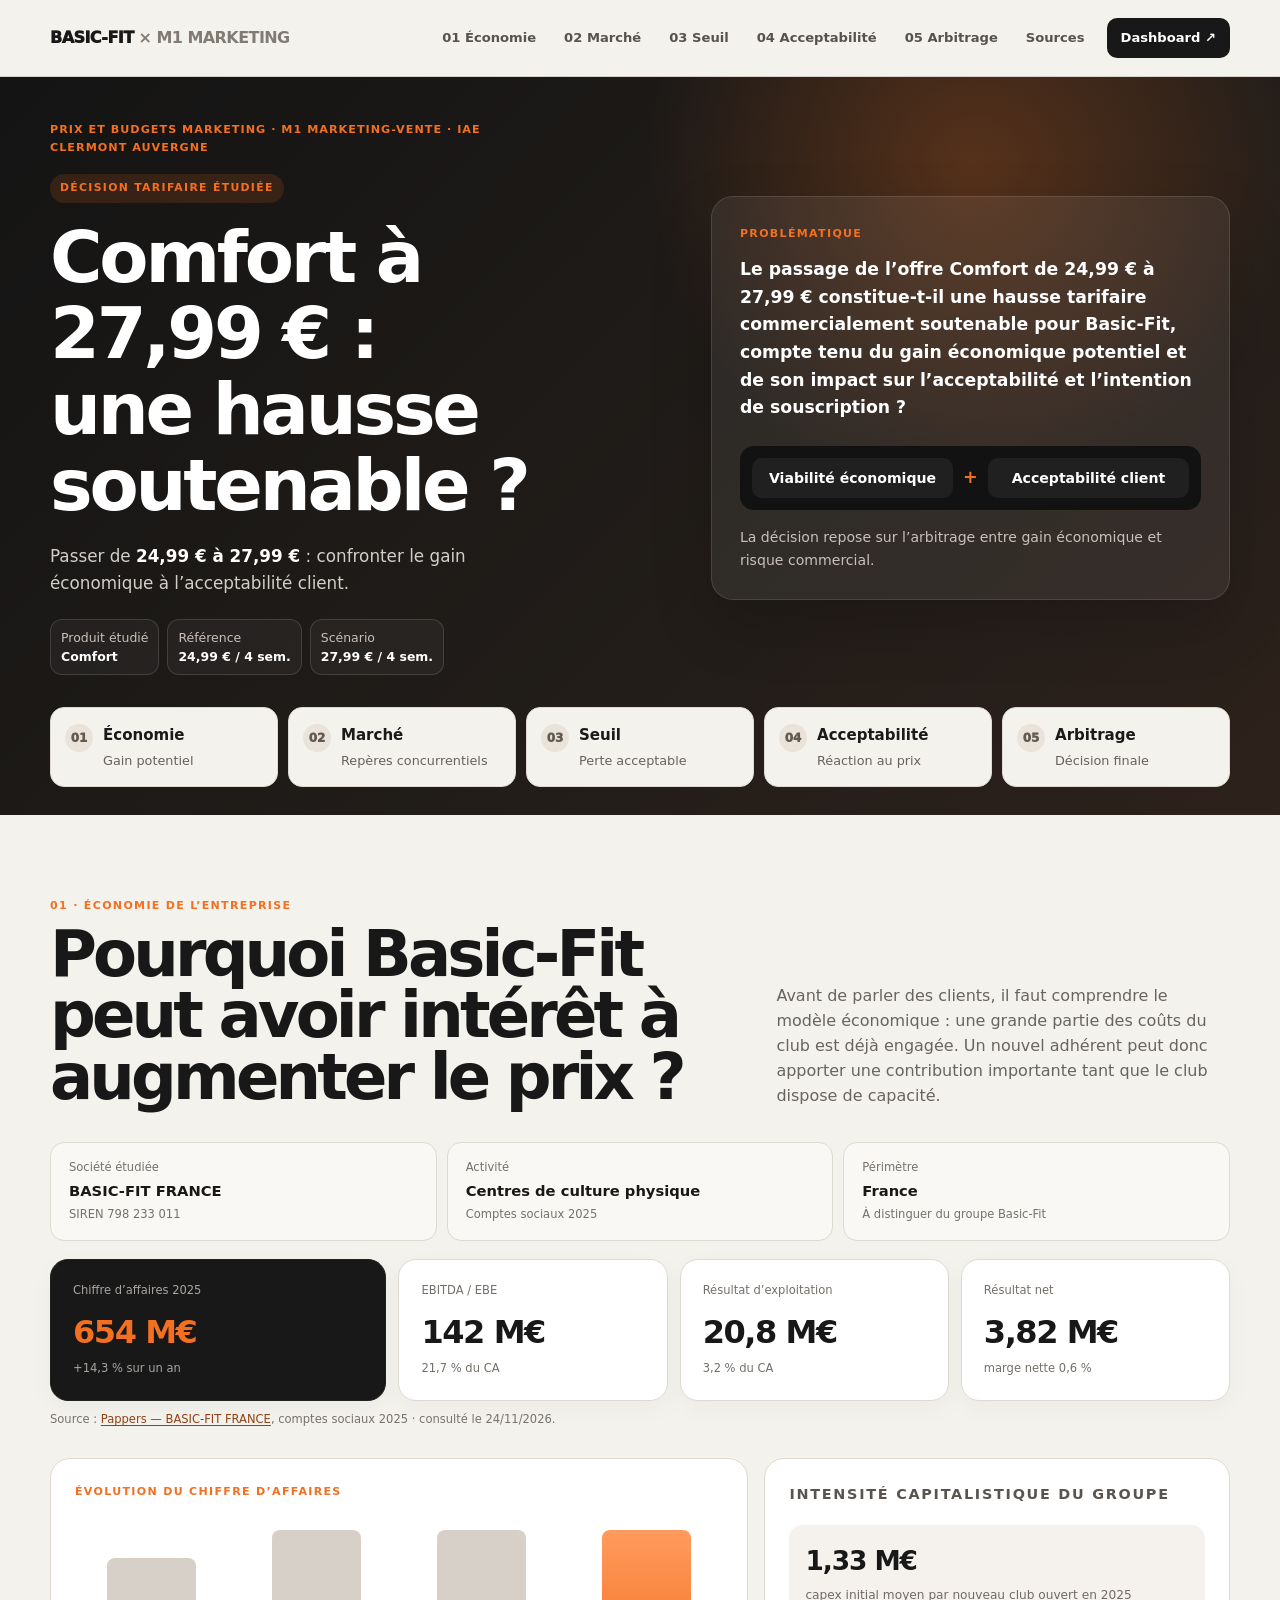
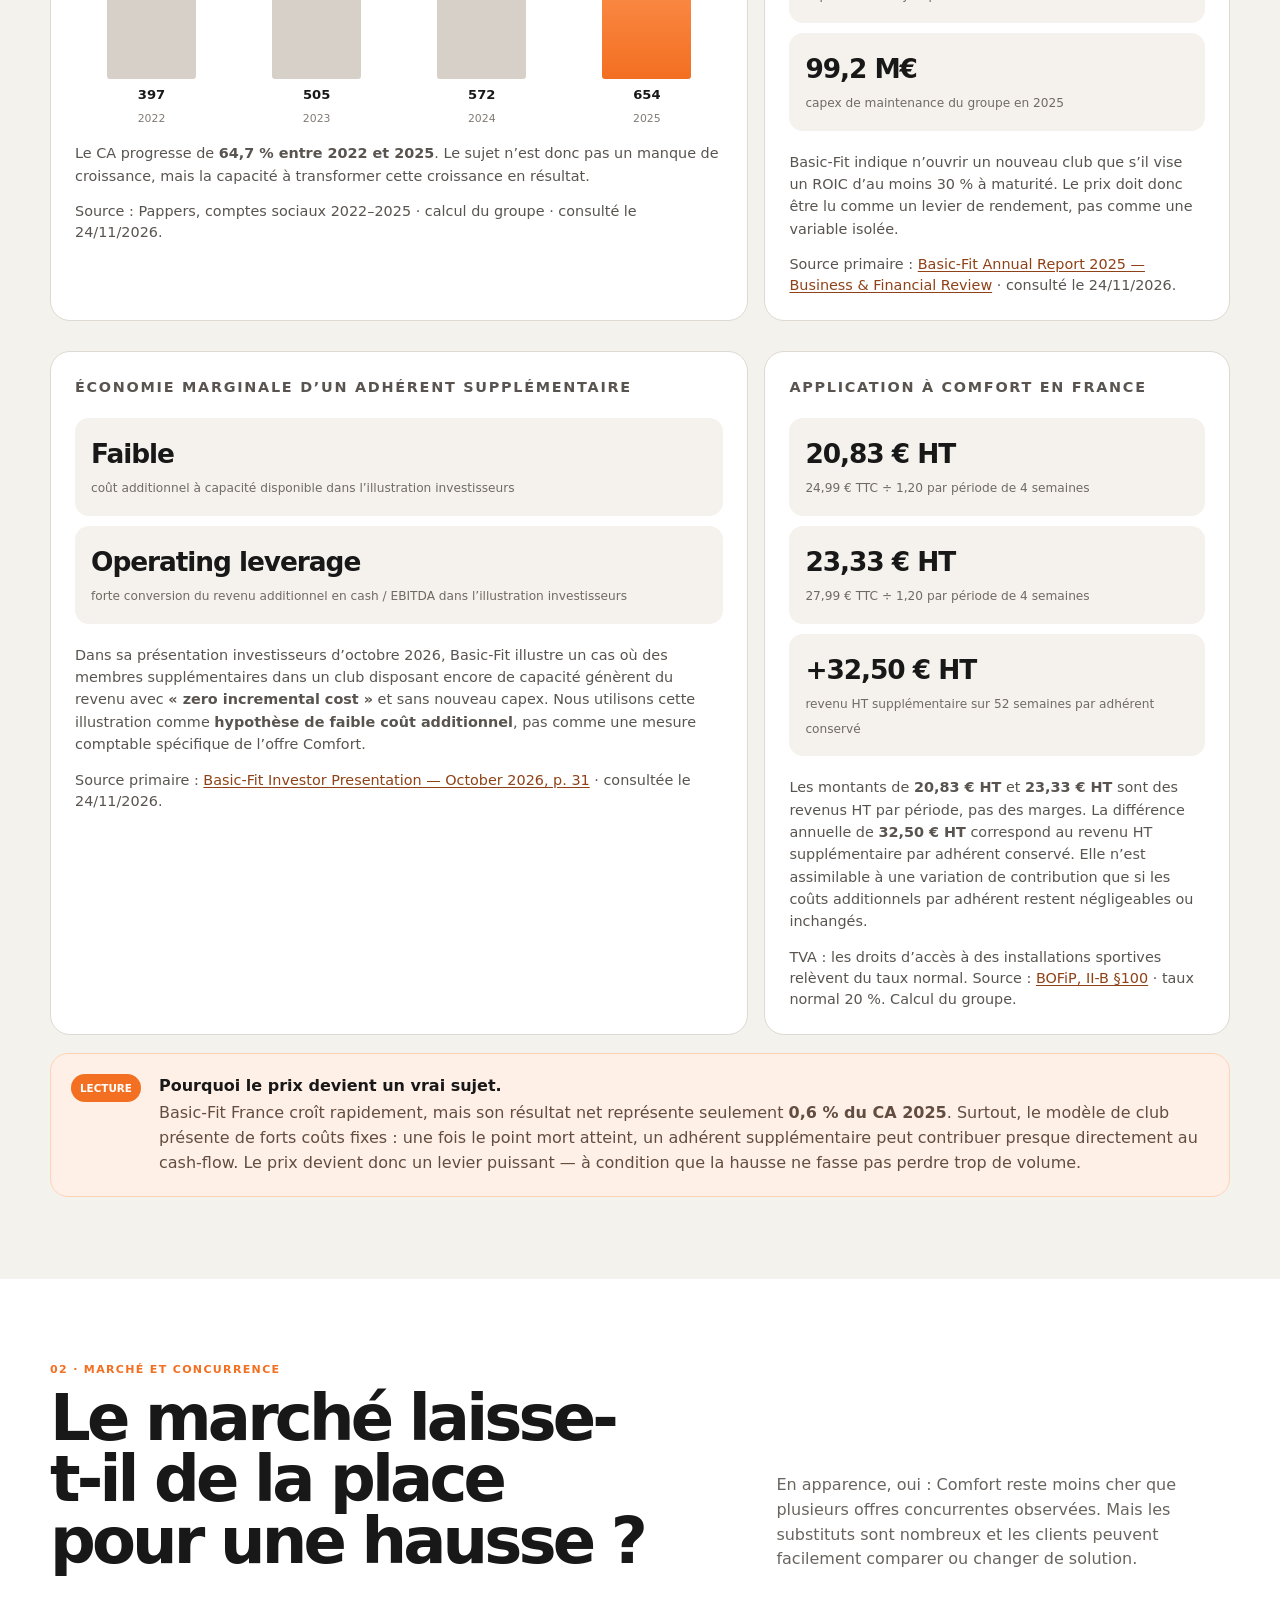
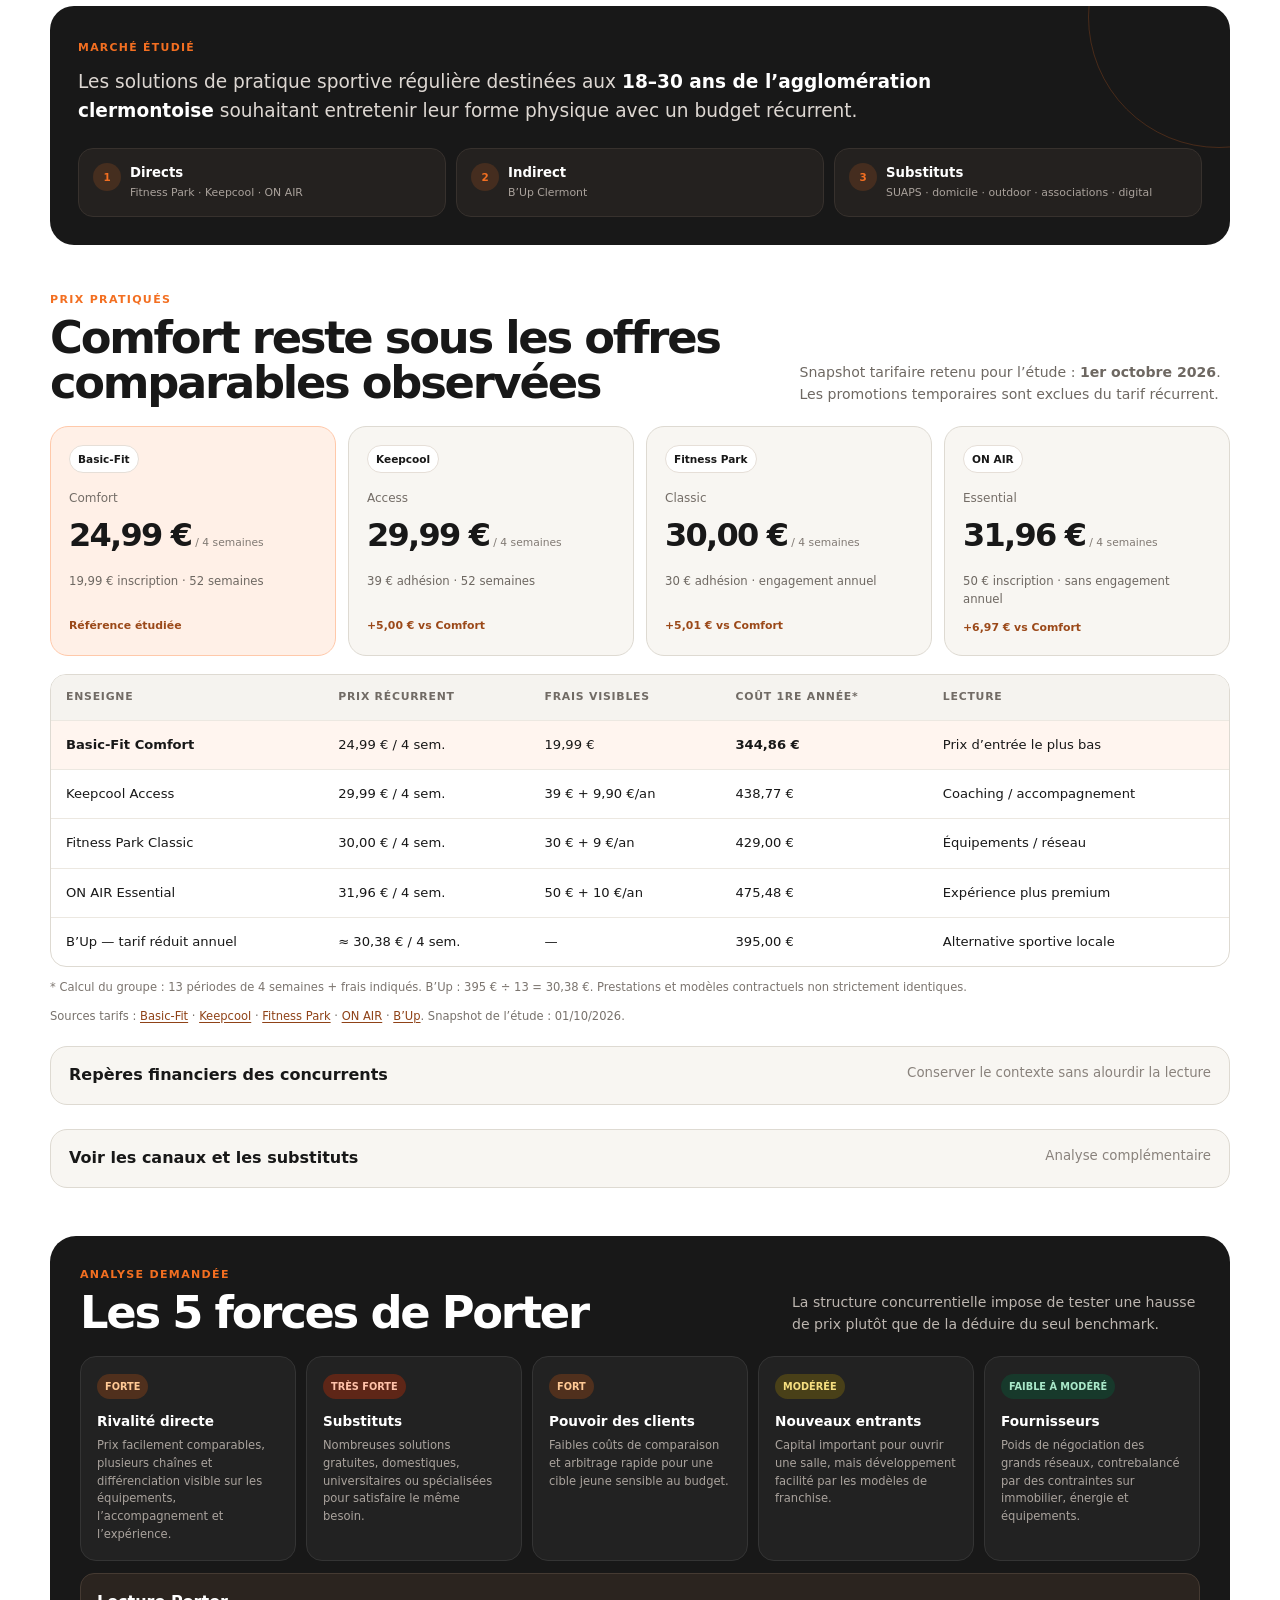
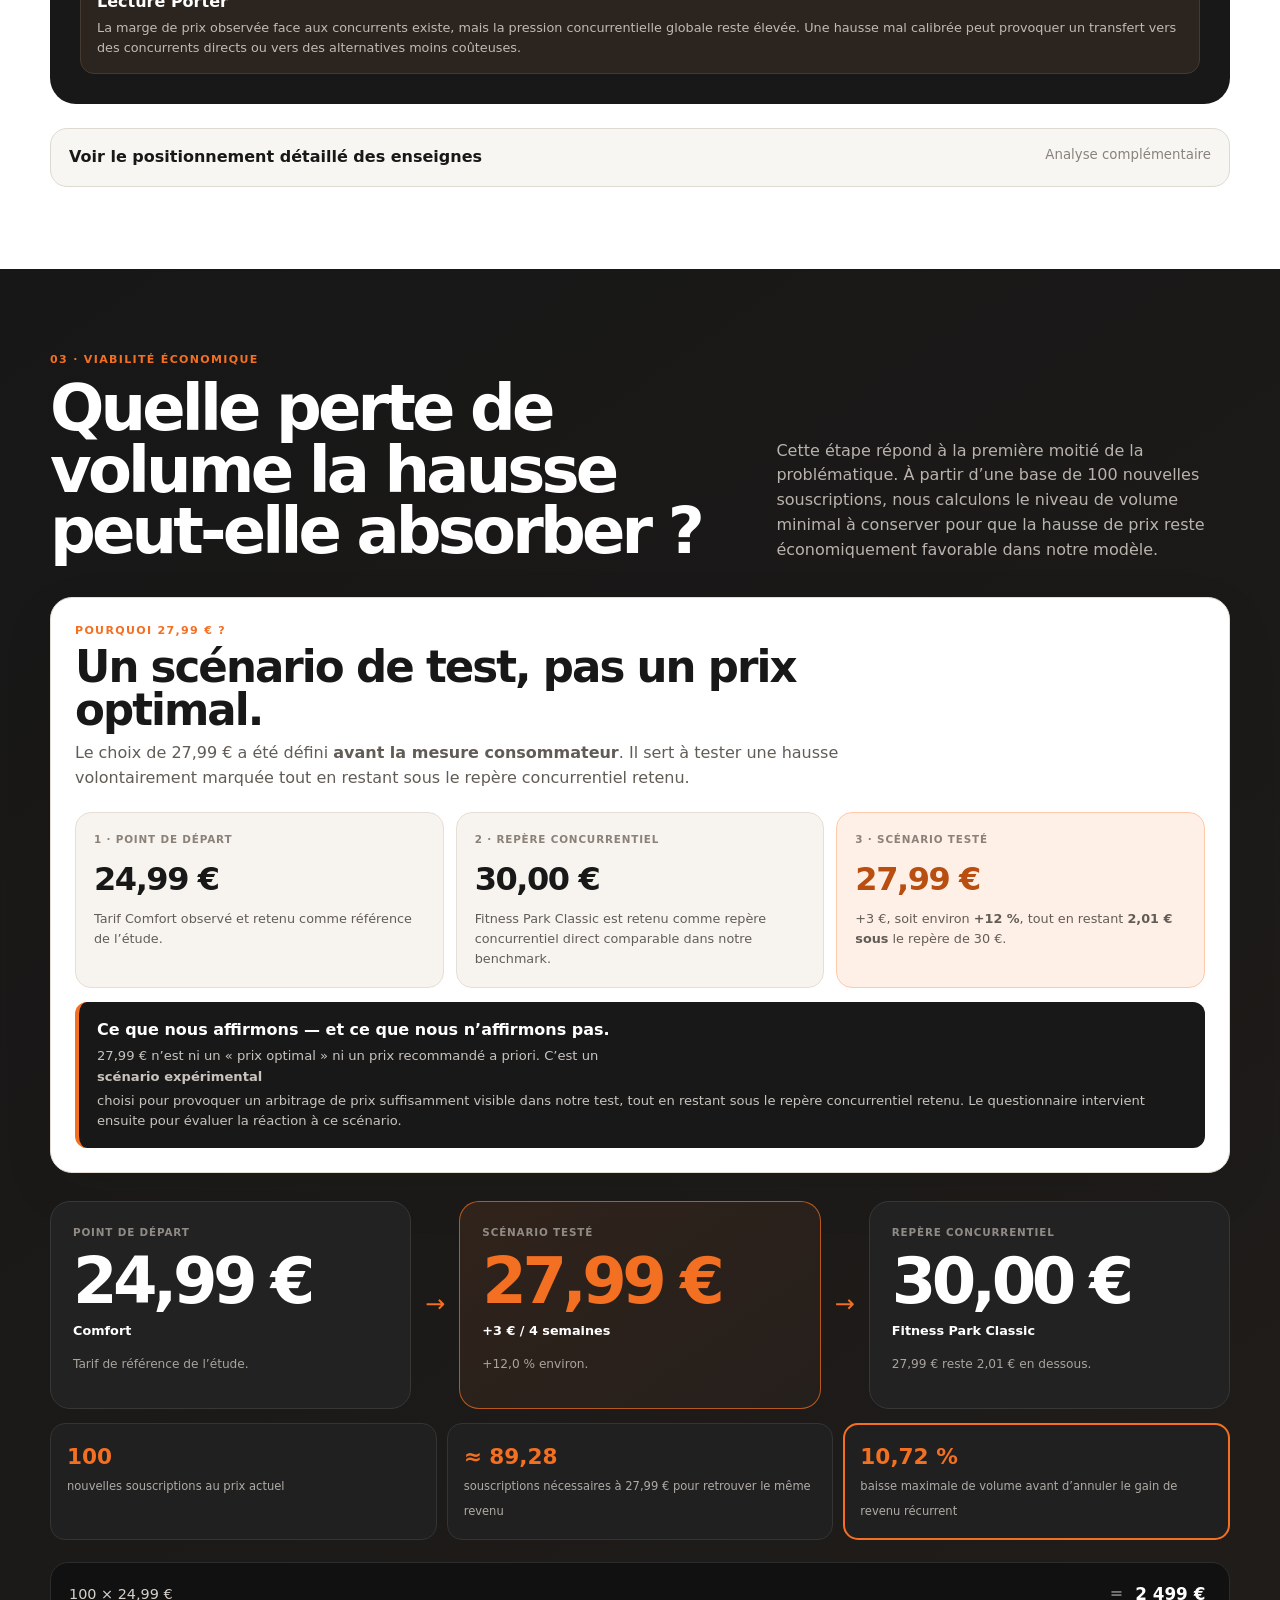
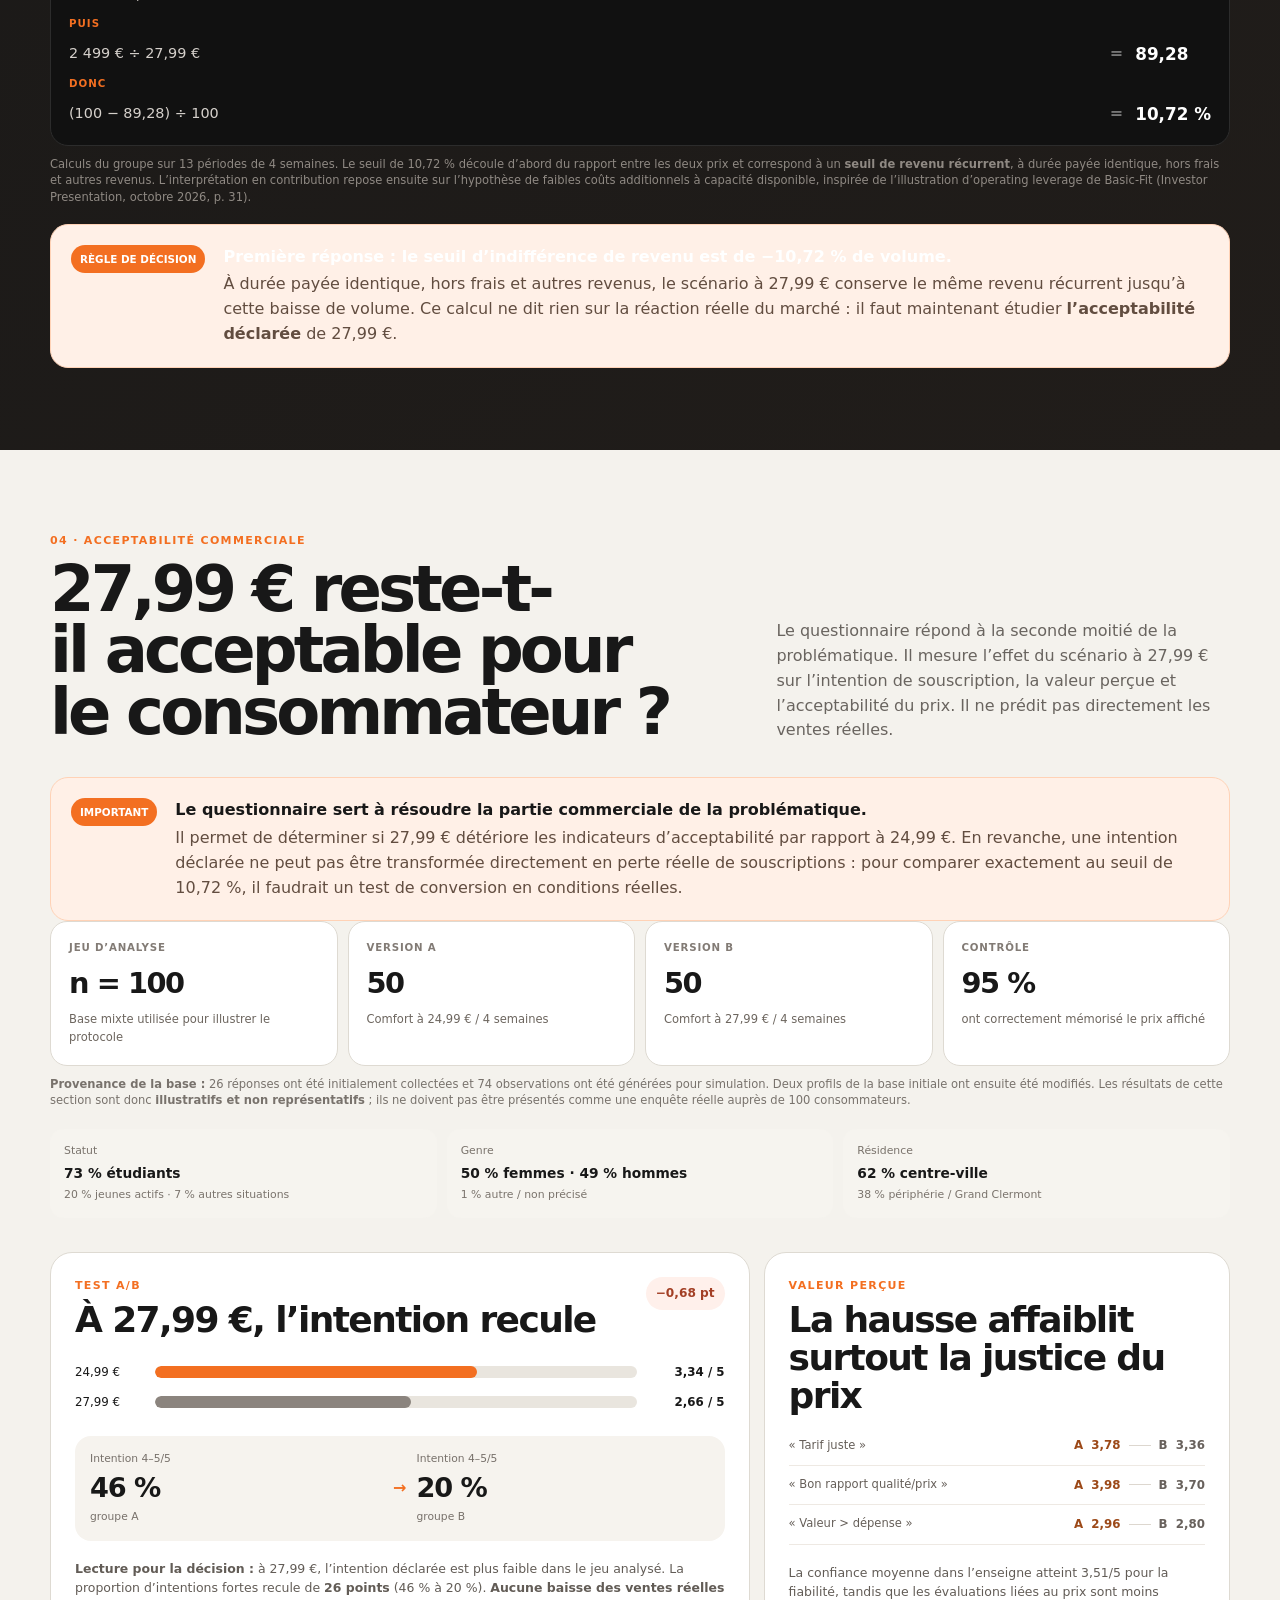
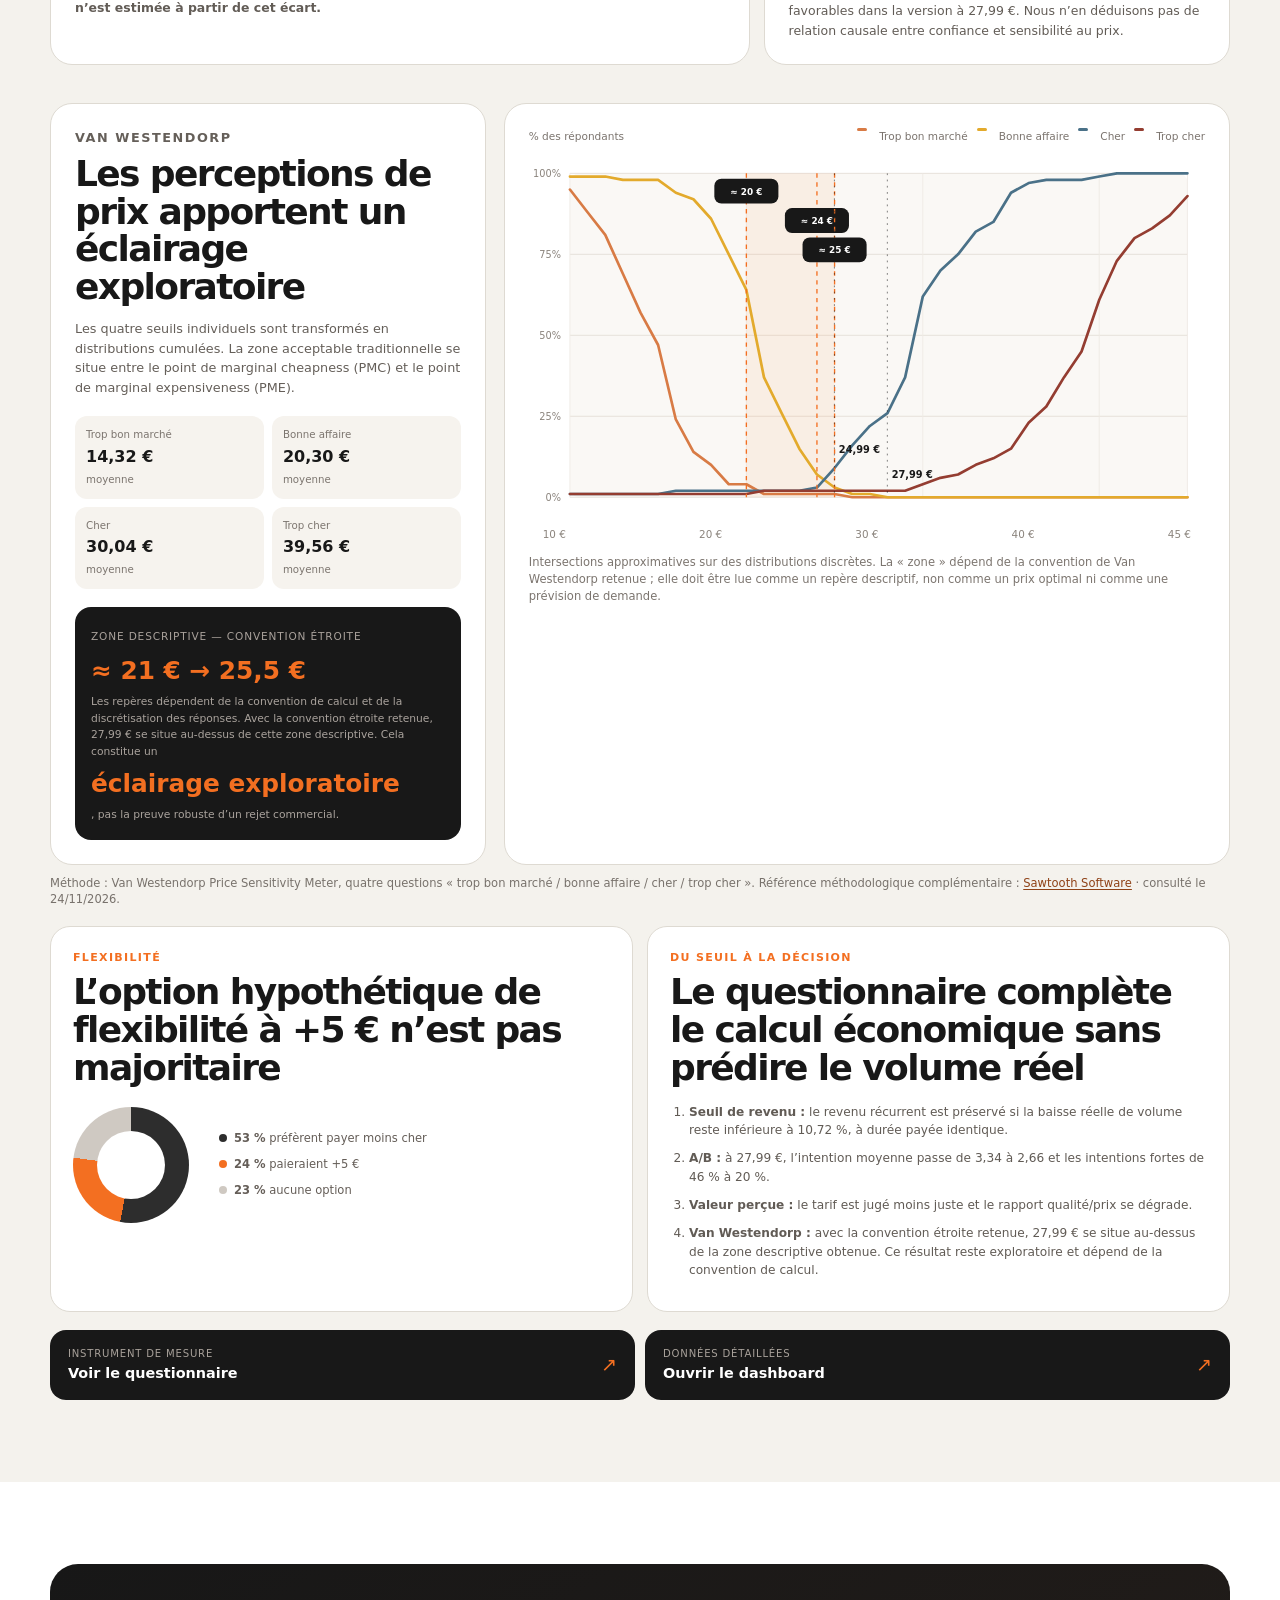
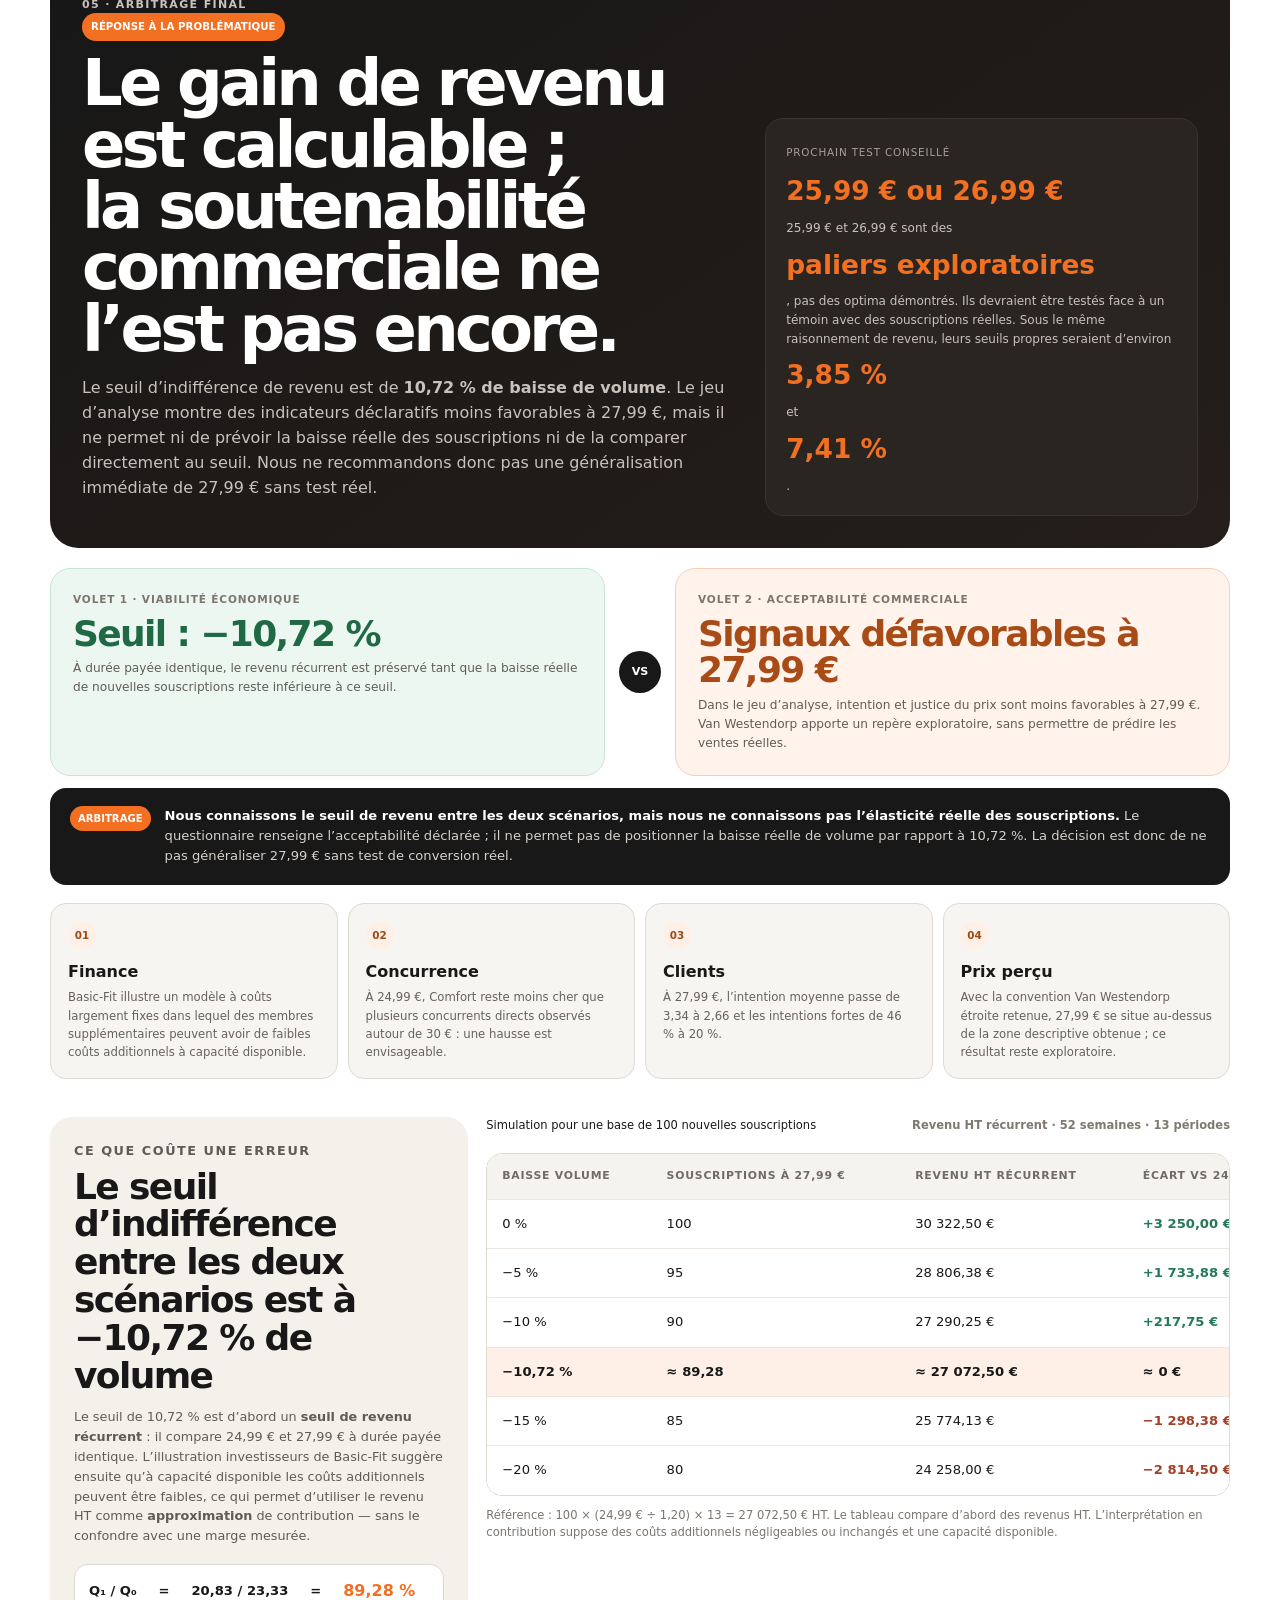
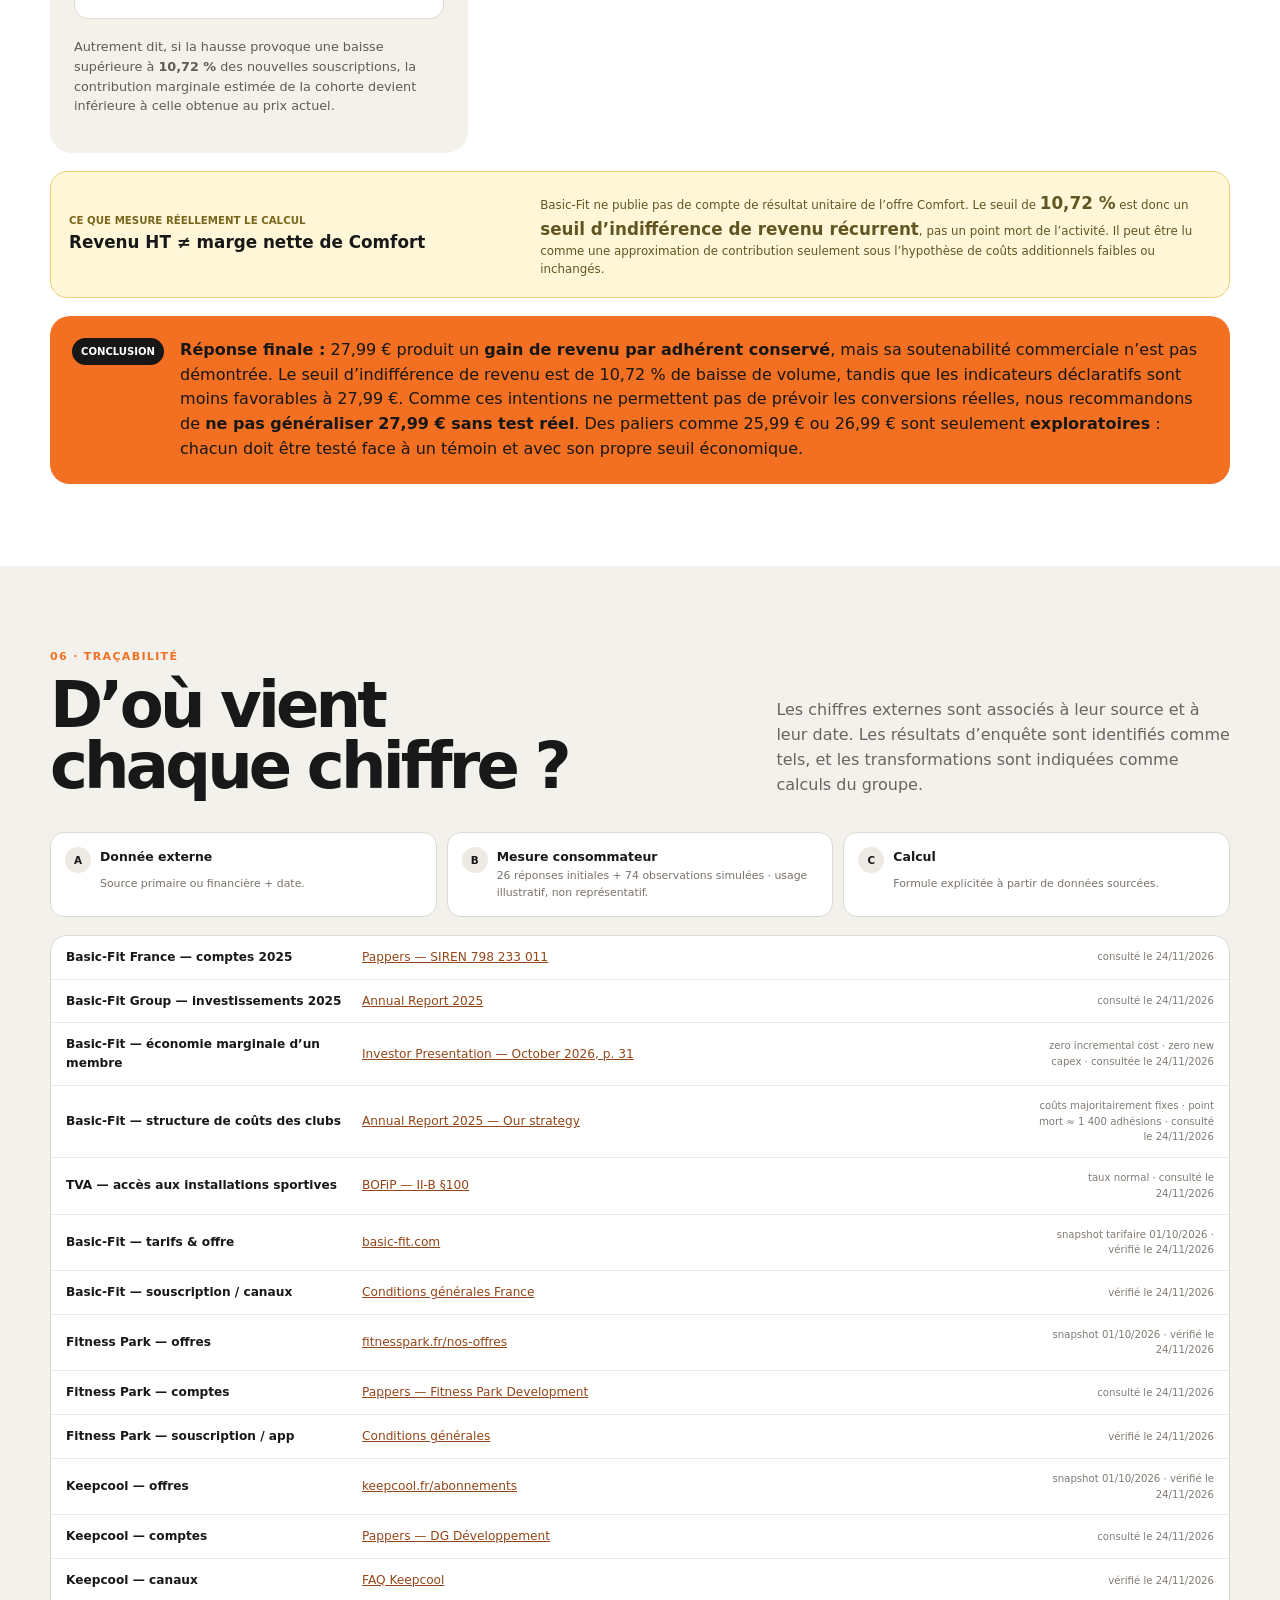
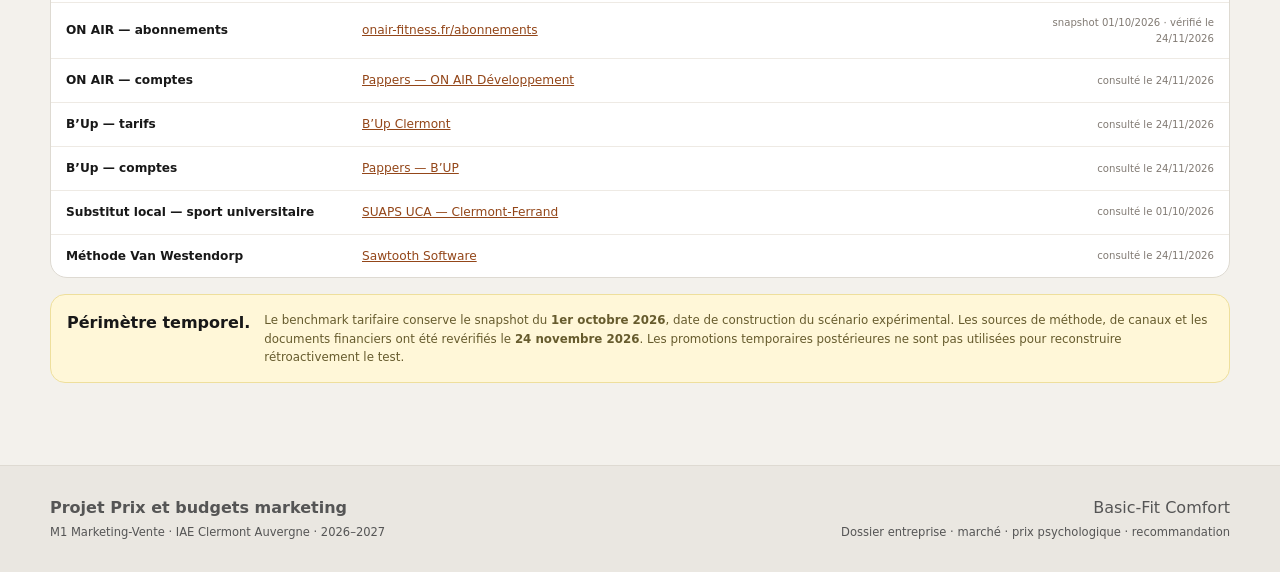
==== index.html @ 2979f0c5 "Finaliser les corrections de rigueur economique et methodologique" ====
<!doctype html>
<html lang="fr">
<head>
  <meta charset="utf-8">
  <meta name="viewport" content="width=device-width,initial-scale=1">
  <meta name="description" content="Dossier Prix et budgets marketing — Basic-Fit Comfort, marché clermontois, mesure du prix psychologique et recommandation tarifaire.">
  <meta name="theme-color" content="#151515">
  <title>Basic-Fit Comfort — Dossier prix & marché</title>
  <link rel="stylesheet" href="styles.css">
</head>
<body>
<div class="scroll-progress" aria-hidden="true"><span id="scrollProgress"></span></div>

<header class="topbar">
  <div class="wrap nav">
    <a class="brand" href="#top" aria-label="Retour en haut">BASIC-FIT <span>× M1 MARKETING</span></a>
    <button class="nav-toggle" type="button" aria-expanded="false" aria-controls="mainNav" aria-label="Ouvrir le menu">
      <span></span><span></span><span></span>
    </button>
    <nav id="mainNav" class="main-nav" aria-label="Navigation principale">
      <a href="#entreprise">01 Économie</a>
      <a href="#marche">02 Marché</a>
      <a href="#scenario">03 Seuil</a>
      <a href="#mesure">04 Acceptabilité</a>
      <a href="#recommandation">05 Arbitrage</a>
      <a href="#sources">Sources</a>
      <a class="nav-cta" href="https://basicfit-prix-m1.floot.app/dashboard" target="_blank" rel="noopener">Dashboard <span>↗</span></a>
    </nav>
  </div>
</header>

<main id="top">
<section class="hero">
  <div class="wrap hero-grid">
    <div class="hero-copy">
      <p class="eyebrow">Prix et budgets marketing · M1 Marketing-Vente · IAE Clermont Auvergne</p>
      <p class="decision-label">Décision tarifaire étudiée</p><h1>Comfort à 27,99&nbsp;€&nbsp;: une hausse soutenable&nbsp;?</h1>
      <p class="lead">Passer de <strong>24,99 € à 27,99 €</strong>&nbsp;: confronter le gain économique à l’acceptabilité client.</p>
      <div class="hero-meta">
        <span>Produit étudié <b>Comfort</b></span>
        <span>Référence <b>24,99 € / 4 sem.</b></span>
        <span>Scénario <b>27,99 € / 4 sem.</b></span>
      </div>
    </div>
    <aside class="research-card">
      <p class="mini">Problématique</p>
      <p class="problem">Le passage de l’offre Comfort de 24,99 € à 27,99 € constitue-t-il une hausse tarifaire commercialement soutenable pour Basic-Fit, compte tenu du gain économique potentiel et de son impact sur l’acceptabilité et l’intention de souscription&nbsp;?</p>
      <div class="research-equation"><span>Viabilité économique</span><i>+</i><span>Acceptabilité client</span></div><p class="research-note">La décision repose sur l’arbitrage entre gain économique et risque commercial.</p>
    </aside>
  </div>
  <div class="wrap journey" aria-label="Plan du dossier">
    <a href="#entreprise"><span>01</span><b>Économie</b><small>Gain potentiel</small></a>
    <a href="#marche"><span>02</span><b>Marché</b><small>Repères concurrentiels</small></a>
    <a href="#scenario"><span>03</span><b>Seuil</b><small>Perte acceptable</small></a>
    <a href="#mesure"><span>04</span><b>Acceptabilité</b><small>Réaction au prix</small></a>
    <a href="#recommandation"><span>05</span><b>Arbitrage</b><small>Décision finale</small></a>
  </div>
</section>

<section id="entreprise" class="section">
  <div class="wrap">
    <header class="section-head">
      <div><p class="section-kicker">01 · Économie de l’entreprise</p><h2>Pourquoi Basic-Fit peut avoir intérêt à augmenter le prix&nbsp;?</h2></div>
      <p>Avant de parler des clients, il faut comprendre le modèle économique&nbsp;: une grande partie des coûts du club est déjà engagée. Un nouvel adhérent peut donc apporter une contribution importante tant que le club dispose de capacité.</p>
    </header>

    <div class="company-strip">
      <div><span>Société étudiée</span><strong>BASIC-FIT FRANCE</strong><small>SIREN 798 233 011</small></div>
      <div><span>Activité</span><strong>Centres de culture physique</strong><small>Comptes sociaux 2025</small></div>
      <div><span>Périmètre</span><strong>France</strong><small>À distinguer du groupe Basic-Fit</small></div>
    </div>

    <div class="finance-grid">
      <article class="metric-card primary-metric"><span>Chiffre d’affaires 2025</span><strong>654 M€</strong><em>+14,3 % sur un an</em></article>
      <article class="metric-card"><span>EBITDA / EBE</span><strong>142 M€</strong><em>21,7 % du CA</em></article>
      <article class="metric-card"><span>Résultat d’exploitation</span><strong>20,8 M€</strong><em>3,2 % du CA</em></article>
      <article class="metric-card"><span>Résultat net</span><strong>3,82 M€</strong><em>marge nette 0,6 %</em></article>
    </div>
    <p class="source-line">Source&nbsp;: <a href="https://www.pappers.fr/entreprise/basic-fit-france-798233011" target="_blank" rel="noopener">Pappers — BASIC-FIT FRANCE</a>, comptes sociaux 2025 · consulté le 24/11/2026.</p>

    <div class="finance-story">
      <article class="trend-card">
        <div class="card-label">Évolution du chiffre d’affaires</div>
        <div class="revenue-bars" aria-label="Chiffre d'affaires Basic-Fit France 2022 à 2025">
          <div><span style="--h:61%"></span><b>397</b><small>2022</small></div>
          <div><span style="--h:77%"></span><b>505</b><small>2023</small></div>
          <div><span style="--h:87%"></span><b>572</b><small>2024</small></div>
          <div class="current"><span style="--h:100%"></span><b>654</b><small>2025</small></div>
        </div>
        <p>Le CA progresse de <strong>64,7 % entre 2022 et 2025</strong>. Le sujet n’est donc pas un manque de croissance, mais la capacité à transformer cette croissance en résultat.</p>
        <p class="source-line">Source&nbsp;: Pappers, comptes sociaux 2022–2025 · calcul du groupe · consulté le 24/11/2026.</p>
      </article>

      <article class="investment-card">
        <p class="card-label">Intensité capitalistique du groupe</p>
        <div class="investment-numbers">
          <div><strong>1,33 M€</strong><span>capex initial moyen par nouveau club ouvert en 2025</span></div>
          <div><strong>99,2 M€</strong><span>capex de maintenance du groupe en 2025</span></div>
        </div>
        <p>Basic-Fit indique n’ouvrir un nouveau club que s’il vise un ROIC d’au moins 30 % à maturité. Le prix doit donc être lu comme un levier de rendement, pas comme une variable isolée.</p>
        <p class="source-line">Source primaire&nbsp;: <a href="https://annualreport.basic-fit.com/2025/mbr/business-and-financial-review/" target="_blank" rel="noopener">Basic-Fit Annual Report 2025 — Business & Financial Review</a> · consulté le 24/11/2026.</p>
      </article>
    </div>

    <div class="finance-story">
      <article class="investment-card">
        <p class="card-label">Économie marginale d’un adhérent supplémentaire</p>
        <div class="investment-numbers">
          <div><strong>Faible</strong><span>coût additionnel à capacité disponible dans l’illustration investisseurs</span></div>
          <div><strong>Operating leverage</strong><span>forte conversion du revenu additionnel en cash / EBITDA dans l’illustration investisseurs</span></div>
        </div>
        <p>Dans sa présentation investisseurs d’octobre 2026, Basic-Fit illustre un cas où des membres supplémentaires dans un club disposant encore de capacité génèrent du revenu avec <strong>« zero incremental cost »</strong> et sans nouveau capex. Nous utilisons cette illustration comme <strong>hypothèse de faible coût additionnel</strong>, pas comme une mesure comptable spécifique de l’offre Comfort.</p>
        <p class="source-line">Source primaire : <a href="https://corporate.basic-fit.com/docs/Basic-Fit%20Investor%20Presentation%20BFIT%20October%202026.pdf?a=696LP6FeBvsgFlbfQGSlfe" target="_blank" rel="noopener">Basic-Fit Investor Presentation — October 2026, p. 31</a> · consultée le 24/11/2026.</p>
      </article>

      <article class="trend-card">
        <p class="card-label">Application à Comfort en France</p>
        <div class="investment-numbers">
          <div><strong>20,83 € HT</strong><span>24,99 € TTC ÷ 1,20 par période de 4 semaines</span></div>
          <div><strong>23,33 € HT</strong><span>27,99 € TTC ÷ 1,20 par période de 4 semaines</span></div>
          <div><strong>+32,50 € HT</strong><span>revenu HT supplémentaire sur 52 semaines par adhérent conservé</span></div>
        </div>
        <p>Les montants de <strong>20,83 € HT</strong> et <strong>23,33 € HT</strong> sont des revenus HT par période, pas des marges. La différence annuelle de <strong>32,50 € HT</strong> correspond au revenu HT supplémentaire par adhérent conservé. Elle n’est assimilable à une variation de contribution que si les coûts additionnels par adhérent restent négligeables ou inchangés.</p>
        <p class="source-line">TVA : les droits d’accès à des installations sportives relèvent du taux normal. Source : <a href="https://bofip.impots.gouv.fr/bofip/250-PGP.html/identifiant=BOI-TVA-LIQ-30-20-50-20251203" target="_blank" rel="noopener">BOFiP, II-B §100</a> · taux normal 20 %. Calcul du groupe.</p>
      </article>
    </div>

    <div class="insight-banner">
      <span class="insight-index">Lecture</span>
      <div><strong>Pourquoi le prix devient un vrai sujet.</strong><p>Basic-Fit France croît rapidement, mais son résultat net représente seulement <strong>0,6 % du CA 2025</strong>. Surtout, le modèle de club présente de forts coûts fixes : une fois le point mort atteint, un adhérent supplémentaire peut contribuer presque directement au cash-flow. Le prix devient donc un levier puissant — à condition que la hausse ne fasse pas perdre trop de volume.</p></div>
    </div>
  </div>
</section>

<section id="marche" class="section soft">
  <div class="wrap">
    <header class="section-head">
      <div><p class="section-kicker">02 · Marché et concurrence</p><h2>Le marché laisse-t-il de la place pour une hausse&nbsp;?</h2></div>
      <p>En apparence, oui&nbsp;: Comfort reste moins cher que plusieurs offres concurrentes observées. Mais les substituts sont nombreux et les clients peuvent facilement comparer ou changer de solution.</p>
    </header>

    <div class="market-definition">
      <span>Marché étudié</span>
      <p>Les solutions de pratique sportive régulière destinées aux <strong>18–30 ans de l’agglomération clermontoise</strong> souhaitant entretenir leur forme physique avec un budget récurrent.</p>
      <div class="market-circles">
        <div><i>1</i><b>Directs</b><small>Fitness Park · Keepcool · ON AIR</small></div>
        <div><i>2</i><b>Indirect</b><small>B’Up Clermont</small></div>
        <div><i>3</i><b>Substituts</b><small>SUAPS · domicile · outdoor · associations · digital</small></div>
      </div>
    </div>

    <div class="subsection-head"><div><p class="mini">Prix pratiqués</p><h3>Comfort reste sous les offres comparables observées</h3></div><p>Snapshot tarifaire retenu pour l’étude&nbsp;: <strong>1er octobre 2026</strong>. Les promotions temporaires sont exclues du tarif récurrent.</p></div>

    <div class="benchmark-grid">
      <article class="price-card featured"><div class="brand-chip">Basic-Fit</div><span>Comfort</span><strong>24,99 €</strong><small>/ 4 semaines</small><p>19,99 € inscription · 52 semaines</p><em>Référence étudiée</em></article>
      <article class="price-card"><div class="brand-chip">Keepcool</div><span>Access</span><strong>29,99 €</strong><small>/ 4 semaines</small><p>39 € adhésion · 52 semaines</p><em>+5,00 € vs Comfort</em></article>
      <article class="price-card"><div class="brand-chip">Fitness Park</div><span>Classic</span><strong>30,00 €</strong><small>/ 4 semaines</small><p>30 € adhésion · engagement annuel</p><em>+5,01 € vs Comfort</em></article>
      <article class="price-card"><div class="brand-chip">ON AIR</div><span>Essential</span><strong>31,96 €</strong><small>/ 4 semaines</small><p>50 € inscription · sans engagement annuel</p><em>+6,97 € vs Comfort</em></article>
    </div>

    <div class="table-scroll">
      <table class="benchmark-table">
        <thead><tr><th>Enseigne</th><th>Prix récurrent</th><th>Frais visibles</th><th>Coût 1re année*</th><th>Lecture</th></tr></thead>
        <tbody>
          <tr class="focus-row"><td><b>Basic-Fit Comfort</b></td><td>24,99 € / 4 sem.</td><td>19,99 €</td><td><b>344,86 €</b></td><td>Prix d’entrée le plus bas</td></tr>
          <tr><td>Keepcool Access</td><td>29,99 € / 4 sem.</td><td>39 € + 9,90 €/an</td><td>438,77 €</td><td>Coaching / accompagnement</td></tr>
          <tr><td>Fitness Park Classic</td><td>30,00 € / 4 sem.</td><td>30 € + 9 €/an</td><td>429,00 €</td><td>Équipements / réseau</td></tr>
          <tr><td>ON AIR Essential</td><td>31,96 € / 4 sem.</td><td>50 € + 10 €/an</td><td>475,48 €</td><td>Expérience plus premium</td></tr>
          <tr><td>B’Up — tarif réduit annuel</td><td>≈ 30,38 € / 4 sem.</td><td>—</td><td>395,00 €</td><td>Alternative sportive locale</td></tr>
        </tbody>
      </table>
    </div>
    <p class="note">* Calcul du groupe&nbsp;: 13 périodes de 4 semaines + frais indiqués. B’Up&nbsp;: 395 € ÷ 13 = 30,38 €. Prestations et modèles contractuels non strictement identiques.</p>
    <p class="source-line">Sources tarifs&nbsp;: <a href="https://www.basic-fit.com/fr-fr/home" target="_blank" rel="noopener">Basic-Fit</a> · <a href="https://www.keepcool.fr/abonnements" target="_blank" rel="noopener">Keepcool</a> · <a href="https://www.fitnesspark.fr/nos-offres/" target="_blank" rel="noopener">Fitness Park</a> · <a href="https://onair-fitness.fr/abonnements/" target="_blank" rel="noopener">ON AIR</a> · <a href="https://b-upclermont.fr/fr/tarifs" target="_blank" rel="noopener">B’Up</a>. Snapshot de l’étude&nbsp;: 01/10/2026.</p>

    <details class="evidence-drawer">
      <summary><span>Repères financiers des concurrents</span><small>Conserver le contexte sans alourdir la lecture</small></summary>
      <div class="evidence-grid">
        <article><b>Fitness Park Development</b><strong>82,9 M€</strong><span>CA 2025</span><p>EBITDA 21,9 M€ · résultat net 9,54 M€ · croissance +25,3 %.</p><a href="https://www.pappers.fr/entreprise/fitness-park-development-379818032" target="_blank" rel="noopener">Pappers · consulté le 24/11/2026</a></article>
        <article><b>DG Développement / Keepcool</b><strong>14,7 M€</strong><span>CA 2025</span><p>Résultat net 1,98 M€ · croissance −6,6 %.</p><a href="https://www.pappers.fr/entreprise/dg-developpement-533988580" target="_blank" rel="noopener">Pappers · consulté le 24/11/2026</a></article>
        <article><b>ON AIR Développement</b><strong>18,0 M€</strong><span>CA 2025</span><p>EBITDA 7,76 M€ · résultat net 5,35 M€ · croissance +46,4 %.</p><a href="https://www.pappers.fr/entreprise/on-air-developpement-sas-838645141" target="_blank" rel="noopener">Pappers · consulté le 24/11/2026</a></article>
        <article><b>B’Up</b><strong>−76,4 k€</strong><span>résultat net 2024</span><p>Trésorerie 133 k€ · dettes financières 1,9 M€.</p><a href="https://www.pappers.fr/entreprise/bup-824244016" target="_blank" rel="noopener">Pappers · consulté le 24/11/2026</a></article>
      </div>
      <p class="note">Les comptes des réseaux concurrents correspondent aux sociétés de développement / franchise citées, pas au CA cumulé de tous leurs clubs. Ils servent de repères de dynamique, pas de comparaison absolue avec Basic-Fit France.</p>
    </details>

    <details class="evidence-drawer secondary-drawer"><summary><span>Voir les canaux et les substituts</span><small>Analyse complémentaire</small></summary><div class="drawer-content"><div id="canaux" class="subsection-head"><div><p class="mini">Canaux</p><h3>La concurrence se joue aussi dans le parcours d’accès</h3></div><p>Le canal ne se limite pas au lieu où l’on s’entraîne&nbsp;: acquisition, souscription, accès et relation adhérent forment un parcours hybride.</p></div>

    <div class="channel-grid">
      <article><div class="channel-brand">Basic-Fit</div><ul><li><b>Souscription</b> site web ou borne self-service en club</li><li><b>Accès</b> QR code via l’application</li><li><b>Relation</b> application, gestion abonnement, contenus et programmes</li></ul><a href="https://www.basic-fit.com/on/demandware.static/-/Library-Sites-basic-fit-shared-library/default/va203f2228cf2f4e0781da53a150dc81965165254/PDF/Terms-Conditions-FRFR.pdf" target="_blank" rel="noopener">CGV Basic-Fit · vérifié 24/11/2026</a></article>
      <article><div class="channel-brand">Fitness Park</div><ul><li><b>Souscription</b> en ligne avec choix du club et de la formule</li><li><b>Accès</b> QR code / carte selon modalités</li><li><b>Relation</b> app, réservation, entraînement, fidélité</li></ul><a href="https://www.fitnesspark.fr/conditions-generales-de-ventes/" target="_blank" rel="noopener">CGV Fitness Park · vérifié 24/11/2026</a></article>
      <article><div class="channel-brand">Keepcool</div><ul><li><b>Souscription</b> en ligne depuis la page du club</li><li><b>Accès</b> clubs physiques du réseau</li><li><b>Relation</b> app, coaching digital et réservations</li></ul><a href="https://www.keepcool.fr/faq" target="_blank" rel="noopener">FAQ Keepcool · vérifié 24/11/2026</a></article>
      <article><div class="channel-brand">ON AIR</div><ul><li><b>Souscription</b> parcours web + accueil commercial en club</li><li><b>Accès</b> réseau de clubs</li><li><b>Relation</b> application, programmes et suivi</li></ul><a href="https://onair-fitness.fr/abonnements/" target="_blank" rel="noopener">ON AIR · vérifié 24/11/2026</a></article>
    </div>

    <div class="subsection-head"><div><p class="mini">Substitution</p><h3>Une hausse de prix ne renvoie pas seulement vers une autre salle</h3></div><p>Chez une cible jeune et sensible au budget, des solutions gratuites ou à coût fixe peuvent capter le même besoin.</p></div>

    <div class="substitute-lanes">
      <article><span>Gratuit / public</span><b>SUAPS · running · street workout</b><p>Pression prix très forte&nbsp;: le besoin de sport peut être satisfait sans abonnement.</p></article>
      <article><span>À domicile / digital</span><b>Applications · vidéos · petit matériel</b><p>Faible coût récurrent et forte accessibilité.</p></article>
      <article><span>Collectif / associatif</span><b>Clubs · sports collectifs · piscine</b><p>La valeur repose davantage sur l’encadrement et le lien social.</p></article>
      <article><span>Spécialisé</span><b>B’Up · CrossFit · yoga · studios</b><p>Souvent plus cher, mais plus différencié par l’expérience.</p></article>
    </div>
    <p class="source-line">Exemple public local&nbsp;: <a href="https://suaps.uca.fr/909/CLERMONT-FERRAND" target="_blank" rel="noopener">SUAPS — Université Clermont Auvergne</a> · consulté le 01/10/2026.</p>

    </div></details>
<div id="porter" class="porter-block">
      <div class="subsection-head inverse"><div><p class="mini">Analyse demandée</p><h3>Les 5 forces de Porter</h3></div><p>La structure concurrentielle impose de tester une hausse de prix plutôt que de la déduire du seul benchmark.</p></div>
      <div class="porter-grid">
        <article><span class="force high">Forte</span><b>Rivalité directe</b><p>Prix facilement comparables, plusieurs chaînes et différenciation visible sur les équipements, l’accompagnement et l’expérience.</p></article>
        <article><span class="force vhigh">Très forte</span><b>Substituts</b><p>Nombreuses solutions gratuites, domestiques, universitaires ou spécialisées pour satisfaire le même besoin.</p></article>
        <article><span class="force high">Fort</span><b>Pouvoir des clients</b><p>Faibles coûts de comparaison et arbitrage rapide pour une cible jeune sensible au budget.</p></article>
        <article><span class="force mid">Modérée</span><b>Nouveaux entrants</b><p>Capital important pour ouvrir une salle, mais développement facilité par les modèles de franchise.</p></article>
        <article><span class="force low">Faible à modéré</span><b>Fournisseurs</b><p>Poids de négociation des grands réseaux, contrebalancé par des contraintes sur immobilier, énergie et équipements.</p></article>
      </div>
      <div class="porter-conclusion"><strong>Lecture Porter</strong><p>La marge de prix observée face aux concurrents existe, mais la pression concurrentielle globale reste élevée. Une hausse mal calibrée peut provoquer un transfert vers des concurrents directs ou vers des alternatives moins coûteuses.</p></div>
    </div>

    <details class="evidence-drawer secondary-drawer"><summary><span>Voir le positionnement détaillé des enseignes</span><small>Analyse complémentaire</small></summary><div class="drawer-content"><div class="positioning">
      <div class="subsection-head"><div><p class="mini">Positionnement prix / promesse</p><h3>Comparer sans inventer un score</h3></div><p>Nous remplaçons l’ancien score numérique construit par une lecture qualitative directement reliée aux offres observées.</p></div>
      <div class="position-grid">
        <article class="basic"><span>Prix le plus bas</span><b>Basic-Fit</b><p>Réseau, accessibilité, autonomie et application. Proposition fortement orientée efficacité-prix.</p></article>
        <article><span>Accompagnement</span><b>Keepcool</b><p>Coaching, small groups et présence humaine plus centrale dans la promesse.</p></article>
        <article><span>Équipements</span><b>Fitness Park</b><p>Largeur de l’offre fitness, matériel, home training et services digitaux.</p></article>
        <article><span>Expérience</span><b>ON AIR</b><p>Ambiance, design et univers de marque plus premium, avec davantage de flexibilité contractuelle.</p></article>
      </div>
    </div>
  </div>
</div></details>
</section>

<section id="scenario" class="section scenario-section">
  <div class="wrap">
    <header class="section-head inverse">
      <div><p class="section-kicker">03 · Viabilité économique</p><h2>Quelle perte de volume la hausse peut-elle absorber&nbsp;?</h2></div>
      <p>Cette étape répond à la première moitié de la problématique. À partir d’une base de 100 nouvelles souscriptions, nous calculons le niveau de volume minimal à conserver pour que la hausse de prix reste économiquement favorable dans notre modèle.</p>
    </header>
    <div class="choice-rationale">
      <div class="choice-rationale-head">
        <p class="mini">Pourquoi 27,99 € ?</p>
        <h3>Un scénario de test, pas un prix optimal.</h3>
        <p>Le choix de 27,99 € a été défini <strong>avant la mesure consommateur</strong>. Il sert à tester une hausse volontairement marquée tout en restant sous le repère concurrentiel retenu.</p>
      </div>
      <div class="choice-rationale-grid">
        <article>
          <span>1 · Point de départ</span>
          <strong>24,99 €</strong>
          <p>Tarif Comfort observé et retenu comme référence de l’étude.</p>
        </article>
        <article>
          <span>2 · Repère concurrentiel</span>
          <strong>30,00 €</strong>
          <p>Fitness Park Classic est retenu comme repère concurrentiel direct comparable dans notre benchmark.</p>
        </article>
        <article class="choice-focus">
          <span>3 · Scénario testé</span>
          <strong>27,99 €</strong>
          <p>+3 €, soit environ <b>+12 %</b>, tout en restant <b>2,01 € sous</b> le repère de 30 €.</p>
        </article>
      </div>
      <div class="choice-rationale-note">
        <strong>Ce que nous affirmons — et ce que nous n’affirmons pas.</strong>
        <p>27,99 € n’est ni un « prix optimal » ni un prix recommandé a priori. C’est un <strong>scénario expérimental</strong> choisi pour provoquer un arbitrage de prix suffisamment visible dans notre test, tout en restant sous le repère concurrentiel retenu. Le questionnaire intervient ensuite pour évaluer la réaction à ce scénario.</p>
      </div>
    </div>

    <div class="price-path">
      <article><span>Point de départ</span><strong>24,99 €</strong><b>Comfort</b><p>Tarif de référence de l’étude.</p></article>
      <i>→</i>
      <article class="tested"><span>Scénario testé</span><strong>27,99 €</strong><b>+3 € / 4 semaines</b><p>+12,0 % environ.</p></article>
      <i>→</i>
      <article><span>Repère concurrentiel</span><strong>30,00 €</strong><b>Fitness Park Classic</b><p>27,99 € reste 2,01 € en dessous.</p></article>
    </div>
    <div class="scenario-points">
      <div><strong>100</strong><span>nouvelles souscriptions au prix actuel</span></div>
      <div><strong>≈ 89,28</strong><span>souscriptions nécessaires à 27,99 € pour retrouver le même revenu</span></div>
      <div class="threshold-card"><strong>10,72 %</strong><span>baisse maximale de volume avant d’annuler le gain de revenu récurrent</span></div>
    </div>
    <div class="simple-math">
      <span>100 × 24,99 €</span><b>=</b><strong>2 499 €</strong>
      <i>puis</i>
      <span>2 499 € ÷ 27,99 €</span><b>=</b><strong>89,28</strong>
      <i>donc</i>
      <span>(100 − 89,28) ÷ 100</span><b>=</b><strong>10,72 %</strong>
    </div>
    <p class="source-line dark-source">Calculs du groupe sur 13 périodes de 4 semaines. Le seuil de 10,72 % découle d’abord du rapport entre les deux prix et correspond à un <strong>seuil de revenu récurrent</strong>, à durée payée identique, hors frais et autres revenus. L’interprétation en contribution repose ensuite sur l’hypothèse de faibles coûts additionnels à capacité disponible, inspirée de l’illustration d’operating leverage de Basic-Fit (Investor Presentation, octobre 2026, p. 31).</p>

    <div class="insight-banner">
      <span class="insight-index">Règle de décision</span>
      <div><strong>Première réponse&nbsp;: le seuil d’indifférence de revenu est de −10,72 % de volume.</strong><p>À durée payée identique, hors frais et autres revenus, le scénario à 27,99 € conserve le même revenu récurrent jusqu’à cette baisse de volume. Ce calcul ne dit rien sur la réaction réelle du marché&nbsp;: il faut maintenant étudier <strong>l’acceptabilité déclarée</strong> de 27,99 €.</p></div>
    </div>
  </div>
</section>

<section id="mesure" class="section">
  <div class="wrap">
    <header class="section-head">
      <div><p class="section-kicker">04 · Acceptabilité commerciale</p><h2>27,99 € reste-t-il acceptable pour le consommateur&nbsp;?</h2></div>
      <p>Le questionnaire répond à la seconde moitié de la problématique. Il mesure l’effet du scénario à 27,99 € sur l’intention de souscription, la valeur perçue et l’acceptabilité du prix. Il ne prédit pas directement les ventes réelles.</p>
    </header>

    <div class="insight-banner">
      <span class="insight-index">Important</span>
      <div><strong>Le questionnaire sert à résoudre la partie commerciale de la problématique.</strong><p>Il permet de déterminer si 27,99 € détériore les indicateurs d’acceptabilité par rapport à 24,99 €. En revanche, une intention déclarée ne peut pas être transformée directement en perte réelle de souscriptions&nbsp;: pour comparer exactement au seuil de 10,72 %, il faudrait un test de conversion en conditions réelles.</p></div>
    </div>

    <div class="method-grid">
      <article><span>Jeu d’analyse</span><strong>n = 100</strong><p>Base mixte utilisée pour illustrer le protocole</p></article>
      <article><span>Version A</span><strong>50</strong><p>Comfort à 24,99 € / 4 semaines</p></article>
      <article><span>Version B</span><strong>50</strong><p>Comfort à 27,99 € / 4 semaines</p></article>
      <article><span>Contrôle</span><strong>95 %</strong><p>ont correctement mémorisé le prix affiché</p></article>
    </div>

    <p class="source-line methodology-warning"><strong>Provenance de la base&nbsp;:</strong> 26 réponses ont été initialement collectées et 74 observations ont été générées pour simulation. Deux profils de la base initiale ont ensuite été modifiés. Les résultats de cette section sont donc <strong>illustratifs et non représentatifs</strong>&nbsp;; ils ne doivent pas être présentés comme une enquête réelle auprès de 100 consommateurs.</p>

    <div class="sample-row">
      <div><span>Statut</span><b>73 % étudiants</b><small>20 % jeunes actifs · 7 % autres situations</small></div>
      <div><span>Genre</span><b>50 % femmes · 49 % hommes</b><small>1 % autre / non précisé</small></div>
      <div><span>Résidence</span><b>62 % centre-ville</b><small>38 % périphérie / Grand Clermont</small></div>
    </div>

    <div class="results-grid">
      <article class="ab-card">
        <div class="result-head"><div><p class="mini">Test A/B</p><h3>À 27,99 €, l’intention recule</h3></div><span class="delta-badge">−0,68 pt</span></div>
        <div class="intent-bars">
          <div><span>24,99 €</span><div class="intent-track"><i style="width:66.8%"></i></div><strong>3,34 / 5</strong></div>
          <div><span>27,99 €</span><div class="intent-track"><i class="muted-bar" style="width:53.2%"></i></div><strong>2,66 / 5</strong></div>
        </div>
        <div class="conversion-signal">
          <div><span>Intention 4–5/5</span><strong>46 %</strong><small>groupe A</small></div>
          <i>→</i>
          <div><span>Intention 4–5/5</span><strong>20 %</strong><small>groupe B</small></div>
        </div>
        <p class="interpretation"><strong>Lecture pour la décision&nbsp;:</strong> à 27,99 €, l’intention déclarée est plus faible dans le jeu analysé. La proportion d’intentions fortes recule de <strong>26 points</strong> (46 % à 20 %). <strong>Aucune baisse des ventes réelles n’est estimée à partir de cet écart.</strong></p>
      </article>

      <article class="perception-card">
        <div class="result-head"><div><p class="mini">Valeur perçue</p><h3>La hausse affaiblit surtout la justice du prix</h3></div></div>
        <div class="compare-list">
          <div><span>« Tarif juste »</span><b>A&nbsp; 3,78</b><i></i><b class="b">B&nbsp; 3,36</b></div>
          <div><span>« Bon rapport qualité/prix »</span><b>A&nbsp; 3,98</b><i></i><b class="b">B&nbsp; 3,70</b></div>
          <div><span>« Valeur &gt; dépense »</span><b>A&nbsp; 2,96</b><i></i><b class="b">B&nbsp; 2,80</b></div>
        </div>
        <p class="interpretation">La confiance moyenne dans l’enseigne atteint 3,51/5 pour la fiabilité, tandis que les évaluations liées au prix sont moins favorables dans la version à 27,99 €. Nous n’en déduisons pas de relation causale entre confiance et sensibilité au prix.</p>
      </article>
    </div>

    <div class="vw-block">
      <div class="vw-copy">
        <p class="mini">Van Westendorp</p>
        <h3>Les perceptions de prix apportent un éclairage exploratoire</h3>
        <p>Les quatre seuils individuels sont transformés en distributions cumulées. La zone acceptable traditionnelle se situe entre le point de marginal cheapness (PMC) et le point de marginal expensiveness (PME).</p>
        <div class="vw-kpis">
          <div><span>Trop bon marché</span><strong>14,32 €</strong><small>moyenne</small></div>
          <div><span>Bonne affaire</span><strong>20,30 €</strong><small>moyenne</small></div>
          <div><span>Cher</span><strong>30,04 €</strong><small>moyenne</small></div>
          <div><span>Trop cher</span><strong>39,56 €</strong><small>moyenne</small></div>
        </div>
        <div class="vw-zone"><span>Zone descriptive — convention étroite</span><strong>≈ 21 € → 25,5 €</strong><p>Les repères dépendent de la convention de calcul et de la discrétisation des réponses. Avec la convention étroite retenue, 27,99 € se situe au-dessus de cette zone descriptive. Cela constitue un <strong>éclairage exploratoire</strong>, pas la preuve robuste d’un rejet commercial.</p></div>
      </div>
      <div class="vw-chart-card">
        <div class="chart-top"><span>% des répondants</span><div class="chart-legend"><i class="l1"></i>Trop bon marché <i class="l2"></i>Bonne affaire <i class="l3"></i>Cher <i class="l4"></i>Trop cher</div></div>
        <svg id="vwChart" viewBox="0 0 760 420" role="img" aria-label="Courbes Van Westendorp du prix psychologique"></svg>
        <div class="chart-axis"><span>10 €</span><span>20 €</span><span>30 €</span><span>40 €</span><span>45 €</span></div>
        <p class="note">Intersections approximatives sur des distributions discrètes. La « zone » dépend de la convention de Van Westendorp retenue&nbsp;; elle doit être lue comme un repère descriptif, non comme un prix optimal ni comme une prévision de demande.</p>
      </div>
    </div>
    <p class="source-line">Méthode&nbsp;: Van Westendorp Price Sensitivity Meter, quatre questions « trop bon marché / bonne affaire / cher / trop cher ». Référence méthodologique complémentaire&nbsp;: <a href="https://sawtoothsoftware.com/resources/blog/posts/van-westendorp-pricing-sensitivity-meter" target="_blank" rel="noopener">Sawtooth Software</a> · consulté le 24/11/2026.</p>

    <div class="secondary-results">
      <article>
        <p class="mini">Flexibilité</p><h3>L’option hypothétique de flexibilité à +5 € n’est pas majoritaire</h3>
        <div class="donut-row"><div class="donut" aria-hidden="true"></div><div class="donut-labels"><span><i class="no"></i><b>53 %</b> préfèrent payer moins cher</span><span><i class="yes"></i><b>24 %</b> paieraient +5 €</span><span><i class="none"></i><b>23 %</b> aucune option</span></div></div>
      </article>
      <article class="synthesis-card">
        <p class="mini">Du seuil à la décision</p><h3>Le questionnaire complète le calcul économique sans prédire le volume réel</h3>
        <ol><li><b>Seuil de revenu&nbsp;:</b> le revenu récurrent est préservé si la baisse réelle de volume reste inférieure à 10,72 %, à durée payée identique.</li><li><b>A/B&nbsp;:</b> à 27,99 €, l’intention moyenne passe de 3,34 à 2,66 et les intentions fortes de 46 % à 20 %.</li><li><b>Valeur perçue&nbsp;:</b> le tarif est jugé moins juste et le rapport qualité/prix se dégrade.</li><li><b>Van Westendorp&nbsp;:</b> avec la convention étroite retenue, 27,99 € se situe au-dessus de la zone descriptive obtenue. Ce résultat reste exploratoire et dépend de la convention de calcul.</li></ol>
      </article>
    </div>

    <div class="survey-links">
      <a href="https://basicfit-prix-m1.floot.app/questionnaire" target="_blank" rel="noopener"><span>Instrument de mesure</span><b>Voir le questionnaire</b><i>↗</i></a>
      <a href="https://basicfit-prix-m1.floot.app/dashboard" target="_blank" rel="noopener"><span>Données détaillées</span><b>Ouvrir le dashboard</b><i>↗</i></a>
    </div>
  </div>
</section>

<section id="recommandation" class="section decision-section">
  <div class="wrap">
    <header class="decision-head">
      <p class="section-kicker">05 · Arbitrage final</p>
      <div class="decision-grid">
        <div>
          <span class="verdict">Réponse à la problématique</span>
          <h2>Le gain de revenu est calculable ; la soutenabilité commerciale ne l’est pas encore.</h2>
          <p>Le seuil d’indifférence de revenu est de <strong>10,72 % de baisse de volume</strong>. Le jeu d’analyse montre des indicateurs déclaratifs moins favorables à 27,99 €, mais il ne permet ni de prévoir la baisse réelle des souscriptions ni de la comparer directement au seuil. Nous ne recommandons donc pas une généralisation immédiate de 27,99 € sans test réel.</p>
        </div>
        <aside>
          <span>Prochain test conseillé</span>
          <strong>25,99 € ou 26,99 €</strong>
          <p>25,99 € et 26,99 € sont des <strong>paliers exploratoires</strong>, pas des optima démontrés. Ils devraient être testés face à un témoin avec des souscriptions réelles. Sous le même raisonnement de revenu, leurs seuils propres seraient d’environ <strong>3,85 %</strong> et <strong>7,41 %</strong>.</p>
        </aside>
      </div>
    </header>

    <div class="arbitrage-grid" aria-label="Arbitrage économique et commercial">
      <article class="arbitrage-card economic">
        <span>Volet 1 · Viabilité économique</span>
        <strong>Seuil : −10,72 %</strong>
        <p>À durée payée identique, le revenu récurrent est préservé tant que la baisse réelle de nouvelles souscriptions reste inférieure à ce seuil.</p>
      </article>
      <div class="arbitrage-vs">VS</div>
      <article class="arbitrage-card commercial">
        <span>Volet 2 · Acceptabilité commerciale</span>
        <strong>Signaux défavorables à 27,99 €</strong>
        <p>Dans le jeu d’analyse, intention et justice du prix sont moins favorables à 27,99 €. Van Westendorp apporte un repère exploratoire, sans permettre de prédire les ventes réelles.</p>
      </article>
    </div>

    <div class="arbitrage-answer">
      <span>Arbitrage</span>
      <p><strong>Nous connaissons le seuil de revenu entre les deux scénarios, mais nous ne connaissons pas l’élasticité réelle des souscriptions.</strong> Le questionnaire renseigne l’acceptabilité déclarée ; il ne permet pas de positionner la baisse réelle de volume par rapport à 10,72 %. La décision est donc de ne pas généraliser 27,99 € sans test de conversion réel.</p>
    </div>

    <div class="decision-reasons">
      <article><span>01</span><b>Finance</b><p>Basic-Fit illustre un modèle à coûts largement fixes dans lequel des membres supplémentaires peuvent avoir de faibles coûts additionnels à capacité disponible.</p></article>
      <article><span>02</span><b>Concurrence</b><p>À 24,99 €, Comfort reste moins cher que plusieurs concurrents directs observés autour de 30 €&nbsp;: une hausse est envisageable.</p></article>
      <article><span>03</span><b>Clients</b><p>À 27,99 €, l’intention moyenne passe de 3,34 à 2,66 et les intentions fortes de 46 % à 20 %.</p></article>
      <article><span>04</span><b>Prix perçu</b><p>Avec la convention Van Westendorp étroite retenue, 27,99 € se situe au-dessus de la zone descriptive obtenue ; ce résultat reste exploratoire.</p></article>
    </div>

    <div class="risk-block">
      <div class="risk-intro">
        <p class="mini">Ce que coûte une erreur</p>
        <h3>Le seuil d’indifférence entre les deux scénarios est à −10,72 % de volume</h3>
        <p>Le seuil de 10,72 % est d’abord un <strong>seuil de revenu récurrent</strong> : il compare 24,99 € et 27,99 € à durée payée identique. L’illustration investisseurs de Basic-Fit suggère ensuite qu’à capacité disponible les coûts additionnels peuvent être faibles, ce qui permet d’utiliser le revenu HT comme <strong>approximation</strong> de contribution — sans le confondre avec une marge mesurée.</p>
        <div class="formula"><span>Q₁ / Q₀</span><b>=</b><span>20,83 / 23,33</span><b>=</b><strong>89,28 %</strong></div>
        <p>Autrement dit, si la hausse provoque une baisse supérieure à <strong>10,72 %</strong> des nouvelles souscriptions, la contribution marginale estimée de la cohorte devient inférieure à celle obtenue au prix actuel.</p>
      </div>

      <div class="risk-table-wrap">
        <div class="risk-table-title"><span>Simulation pour une base de 100 nouvelles souscriptions</span><b>Revenu HT récurrent · 52 semaines · 13 périodes</b></div>
        <div class="table-scroll">
          <table class="risk-table">
            <thead><tr><th>Baisse volume</th><th>Souscriptions à 27,99 €</th><th>Revenu HT récurrent</th><th>Écart vs 24,99 €</th></tr></thead>
            <tbody>
              <tr><td>0 %</td><td>100</td><td>30 322,50 €</td><td class="gain">+3 250,00 €</td></tr>
              <tr><td>−5 %</td><td>95</td><td>28 806,38 €</td><td class="gain">+1 733,88 €</td></tr>
              <tr><td>−10 %</td><td>90</td><td>27 290,25 €</td><td class="gain">+217,75 €</td></tr>
              <tr class="break-even"><td>−10,72 %</td><td>≈ 89,28</td><td>≈ 27 072,50 €</td><td>≈ 0 €</td></tr>
              <tr><td>−15 %</td><td>85</td><td>25 774,13 €</td><td class="loss">−1 298,38 €</td></tr>
              <tr><td>−20 %</td><td>80</td><td>24 258,00 €</td><td class="loss">−2 814,50 €</td></tr>
            </tbody>
          </table>
        </div>
        <p class="note">Référence&nbsp;: 100 × (24,99 € ÷ 1,20) × 13 = 27 072,50 € HT. Le tableau compare d’abord des revenus HT. L’interprétation en contribution suppose des coûts additionnels négligeables ou inchangés et une capacité disponible.</p>
      </div>
    </div>

    <div class="profit-caveat">
      <div><span>Ce que mesure réellement le calcul</span><strong>Revenu HT ≠ marge nette de Comfort</strong></div>
      <p>Basic-Fit ne publie pas de compte de résultat unitaire de l’offre Comfort. Le seuil de <strong>10,72 %</strong> est donc un <strong>seuil d’indifférence de revenu récurrent</strong>, pas un point mort de l’activité. Il peut être lu comme une approximation de contribution seulement sous l’hypothèse de coûts additionnels faibles ou inchangés.</p>
    </div>

    <div class="final-takeaway">
      <span>Conclusion</span>
      <p><strong>Réponse finale&nbsp;:</strong> 27,99 € produit un <strong>gain de revenu par adhérent conservé</strong>, mais sa soutenabilité commerciale n’est pas démontrée. Le seuil d’indifférence de revenu est de 10,72 % de baisse de volume, tandis que les indicateurs déclaratifs sont moins favorables à 27,99 €. Comme ces intentions ne permettent pas de prévoir les conversions réelles, nous recommandons de <strong>ne pas généraliser 27,99 € sans test réel</strong>. Des paliers comme 25,99 € ou 26,99 € sont seulement <strong>exploratoires</strong> : chacun doit être testé face à un témoin et avec son propre seuil économique.</p>
    </div>
  </div>
</section>

<section id="sources" class="section sources-section">
  <div class="wrap">
    <header class="section-head">
      <div><p class="section-kicker">06 · Traçabilité</p><h2>D’où vient chaque chiffre&nbsp;?</h2></div>
      <p>Les chiffres externes sont associés à leur source et à leur date. Les résultats d’enquête sont identifiés comme tels, et les transformations sont indiquées comme calculs du groupe.</p>
    </header>

    <div class="source-policy">
      <div><span>A</span><b>Donnée externe</b><p>Source primaire ou financière + date.</p></div>
      <div><span>B</span><b>Mesure consommateur</b><p>26 réponses initiales + 74 observations simulées · usage illustratif, non représentatif.</p></div>
      <div><span>C</span><b>Calcul</b><p>Formule explicitée à partir de données sourcées.</p></div>
    </div>

    <div class="sources-list">
      <div><span>Basic-Fit France — comptes 2025</span><a href="https://www.pappers.fr/entreprise/basic-fit-france-798233011" target="_blank" rel="noopener">Pappers — SIREN 798 233 011</a><small>consulté le 24/11/2026</small></div>
      <div><span>Basic-Fit Group — investissements 2025</span><a href="https://annualreport.basic-fit.com/2025/mbr/business-and-financial-review/" target="_blank" rel="noopener">Annual Report 2025</a><small>consulté le 24/11/2026</small></div>
      <div><span>Basic-Fit — économie marginale d’un membre</span><a href="https://corporate.basic-fit.com/docs/Basic-Fit%20Investor%20Presentation%20BFIT%20October%202026.pdf?a=696LP6FeBvsgFlbfQGSlfe" target="_blank" rel="noopener">Investor Presentation — October 2026, p. 31</a><small>zero incremental cost · zero new capex · consultée le 24/11/2026</small></div>
      <div><span>Basic-Fit — structure de coûts des clubs</span><a href="https://annualreport.basic-fit.com/2025/mbr/our-strategy/" target="_blank" rel="noopener">Annual Report 2025 — Our strategy</a><small>coûts majoritairement fixes · point mort ≈ 1 400 adhésions · consulté le 24/11/2026</small></div>
      <div><span>TVA — accès aux installations sportives</span><a href="https://bofip.impots.gouv.fr/bofip/250-PGP.html/identifiant=BOI-TVA-LIQ-30-20-50-20251203" target="_blank" rel="noopener">BOFiP — II-B §100</a><small>taux normal · consulté le 24/11/2026</small></div>
      <div><span>Basic-Fit — tarifs & offre</span><a href="https://www.basic-fit.com/fr-fr/home" target="_blank" rel="noopener">basic-fit.com</a><small>snapshot tarifaire 01/10/2026 · vérifié le 24/11/2026</small></div>
      <div><span>Basic-Fit — souscription / canaux</span><a href="https://www.basic-fit.com/on/demandware.static/-/Library-Sites-basic-fit-shared-library/default/va203f2228cf2f4e0781da53a150dc81965165254/PDF/Terms-Conditions-FRFR.pdf" target="_blank" rel="noopener">Conditions générales France</a><small>vérifié le 24/11/2026</small></div>
      <div><span>Fitness Park — offres</span><a href="https://www.fitnesspark.fr/nos-offres/" target="_blank" rel="noopener">fitnesspark.fr/nos-offres</a><small>snapshot 01/10/2026 · vérifié le 24/11/2026</small></div>
      <div><span>Fitness Park — comptes</span><a href="https://www.pappers.fr/entreprise/fitness-park-development-379818032" target="_blank" rel="noopener">Pappers — Fitness Park Development</a><small>consulté le 24/11/2026</small></div>
      <div><span>Fitness Park — souscription / app</span><a href="https://www.fitnesspark.fr/conditions-generales-de-ventes/" target="_blank" rel="noopener">Conditions générales</a><small>vérifié le 24/11/2026</small></div>
      <div><span>Keepcool — offres</span><a href="https://www.keepcool.fr/abonnements" target="_blank" rel="noopener">keepcool.fr/abonnements</a><small>snapshot 01/10/2026 · vérifié le 24/11/2026</small></div>
      <div><span>Keepcool — comptes</span><a href="https://www.pappers.fr/entreprise/dg-developpement-533988580" target="_blank" rel="noopener">Pappers — DG Développement</a><small>consulté le 24/11/2026</small></div>
      <div><span>Keepcool — canaux</span><a href="https://www.keepcool.fr/faq" target="_blank" rel="noopener">FAQ Keepcool</a><small>vérifié le 24/11/2026</small></div>
      <div><span>ON AIR — abonnements</span><a href="https://onair-fitness.fr/abonnements/" target="_blank" rel="noopener">onair-fitness.fr/abonnements</a><small>snapshot 01/10/2026 · vérifié le 24/11/2026</small></div>
      <div><span>ON AIR — comptes</span><a href="https://www.pappers.fr/entreprise/on-air-developpement-sas-838645141" target="_blank" rel="noopener">Pappers — ON AIR Développement</a><small>consulté le 24/11/2026</small></div>
      <div><span>B’Up — tarifs</span><a href="https://b-upclermont.fr/fr/tarifs" target="_blank" rel="noopener">B’Up Clermont</a><small>consulté le 24/11/2026</small></div>
      <div><span>B’Up — comptes</span><a href="https://www.pappers.fr/entreprise/bup-824244016" target="_blank" rel="noopener">Pappers — B’UP</a><small>consulté le 24/11/2026</small></div>
      <div><span>Substitut local — sport universitaire</span><a href="https://suaps.uca.fr/909/CLERMONT-FERRAND" target="_blank" rel="noopener">SUAPS UCA — Clermont-Ferrand</a><small>consulté le 01/10/2026</small></div>
      <div><span>Méthode Van Westendorp</span><a href="https://sawtoothsoftware.com/resources/blog/posts/van-westendorp-pricing-sensitivity-meter" target="_blank" rel="noopener">Sawtooth Software</a><small>consulté le 24/11/2026</small></div>
    </div>

    <div class="method-note"><strong>Périmètre temporel.</strong><p>Le benchmark tarifaire conserve le snapshot du <b>1er octobre 2026</b>, date de construction du scénario expérimental. Les sources de méthode, de canaux et les documents financiers ont été revérifiés le <b>24 novembre 2026</b>. Les promotions temporaires postérieures ne sont pas utilisées pour reconstruire rétroactivement le test.</p></div>
  </div>
</section>
</main>

<footer>
  <div class="wrap footer-grid">
    <div><strong>Projet Prix et budgets marketing</strong><p>M1 Marketing-Vente · IAE Clermont Auvergne · 2026–2027</p></div>
    <div><span>Basic-Fit Comfort</span><p>Dossier entreprise · marché · prix psychologique · recommandation</p></div>
  </div>
</footer>

<script src="script.js"></script>
</body>
</html>
---- styles.css ----
:root{
  --bg:#f4f2ed;
  --paper:#ffffff;
  --ink:#181818;
  --muted:#6d6963;
  --line:#dedad2;
  --orange:#f36f21;
  --orange-2:#ff9a5b;
  --orange-soft:#fff0e7;
  --dark:#181818;
  --dark-2:#24201d;
  --green:#237a57;
  --green-soft:#eaf5ef;
  --red:#a33f25;
  --red-soft:#fff0eb;
  --yellow:#8a6a10;
  --yellow-soft:#fff7d8;
  --shadow:0 18px 55px rgba(35,29,24,.07);
  --radius:22px;
}
*{box-sizing:border-box}
html{scroll-behavior:smooth;scroll-padding-top:86px}
body{margin:0;background:var(--bg);color:var(--ink);font-family:Inter,ui-sans-serif,system-ui,-apple-system,BlinkMacSystemFont,"Segoe UI",sans-serif;line-height:1.55;-webkit-font-smoothing:antialiased}
a{color:inherit}
button,input{font:inherit}
img,svg{max-width:100%}
.wrap{width:min(1180px,calc(100% - 40px));margin:0 auto}

.scroll-progress{position:fixed;left:0;right:0;top:0;height:3px;z-index:80;background:transparent}
.scroll-progress span{display:block;height:100%;width:0;background:var(--orange)}

.topbar{position:sticky;top:0;z-index:70;background:rgba(244,242,237,.9);backdrop-filter:blur(18px);border-bottom:1px solid rgba(207,202,194,.8)}
.nav{min-height:70px;display:flex;align-items:center;gap:20px}
.brand{text-decoration:none;font-weight:950;letter-spacing:-.035em;white-space:nowrap}
.brand span{font-weight:650;color:#817b74}
.main-nav{margin-left:auto;display:flex;align-items:center;gap:4px}
.main-nav>a{padding:10px 11px;border-radius:10px;text-decoration:none;font-size:.8rem;font-weight:800;color:#57524c;transition:.18s ease}
.main-nav>a:hover,.main-nav>a:focus-visible{background:#fff;color:#111;outline:none}
.nav-cta{background:var(--dark)!important;color:#fff!important;padding:10px 14px!important;margin-left:4px}
.nav-cta:hover{background:var(--orange)!important}
.nav-toggle{display:none;margin-left:auto;border:0;background:none;padding:8px;cursor:pointer}
.nav-toggle span{display:block;width:24px;height:2px;background:#222;margin:5px 0;border-radius:2px}

.hero{padding:78px 0 0;background:
  radial-gradient(circle at 76% 12%,rgba(243,111,33,.26),transparent 28%),
  linear-gradient(135deg,#141414 0%,#221d19 62%,#2d211b 100%);
  color:#fff;overflow:hidden}
.hero-grid{display:grid;grid-template-columns:minmax(0,1.25fr) minmax(320px,.75fr);gap:56px;align-items:end;padding-bottom:56px}
.eyebrow,.section-kicker,.mini,.card-label{margin:0;text-transform:uppercase;letter-spacing:.12em;font-size:.69rem;font-weight:900;color:var(--orange)}
.hero h1{font-size:clamp(3.4rem,7.6vw,6.9rem);line-height:.91;letter-spacing:-.07em;margin:15px 0 22px;max-width:900px;text-wrap:balance}
.lead{font-size:clamp(1rem,1.8vw,1.24rem);color:#d2cec9;max-width:760px;margin:0}
.lead strong{color:#fff}
.hero-meta{display:flex;flex-wrap:wrap;gap:8px;margin-top:28px}
.hero-meta span{border:1px solid rgba(255,255,255,.13);background:rgba(255,255,255,.045);padding:9px 11px;border-radius:999px;font-size:.75rem;color:#aaa29c}
.hero-meta b{color:#fff;margin-left:5px}
.research-card{background:rgba(255,255,255,.065);border:1px solid rgba(255,255,255,.12);border-radius:22px;padding:25px;box-shadow:0 24px 60px rgba(0,0,0,.18)}
.problem{font-size:1.08rem;font-weight:750;line-height:1.42;margin:10px 0 22px}
.research-equation{display:grid;grid-template-columns:1fr auto 1fr;gap:8px;align-items:center;background:#121212;border-radius:14px;padding:12px;text-align:center;font-weight:900}
.research-equation span{background:#202020;padding:10px;border-radius:10px}
.research-equation i{font-size:.64rem;color:var(--orange);font-style:normal;text-transform:uppercase}
.journey{display:grid;grid-template-columns:repeat(4,1fr);background:#fff;color:#1a1a1a;border-radius:22px 22px 0 0;overflow:hidden;box-shadow:0 -12px 44px rgba(0,0,0,.12)}
.journey a{display:grid;grid-template-columns:36px 1fr;grid-template-rows:auto auto;text-decoration:none;padding:18px 20px;border-right:1px solid #ece8e2;transition:.18s ease}
.journey a:last-child{border-right:0}
.journey a:hover{background:var(--orange-soft)}
.journey span{grid-row:1/3;width:28px;height:28px;border-radius:50%;display:grid;place-items:center;background:#f2eee9;font-size:.65rem;font-weight:950;color:#8b8279}
.journey b{font-size:.87rem}
.journey small{font-size:.7rem;color:#817b74}

.section{padding:82px 0}
.section.soft{background:#fff}
.section-head{display:grid;grid-template-columns:minmax(0,1.05fr) minmax(280px,.7fr);gap:46px;align-items:end;margin-bottom:34px}
.section-head h2,.decision-head h2{font-size:clamp(2.45rem,5vw,4.6rem);line-height:.96;letter-spacing:-.06em;margin:10px 0 0;text-wrap:balance}
.section-head>p{color:#69645f;margin:0;max-width:520px}
.section-head.inverse>p{color:#b9b3ad}

.company-strip{display:grid;grid-template-columns:repeat(3,1fr);gap:10px;margin-bottom:18px}
.company-strip>div{padding:16px 18px;border:1px solid var(--line);background:#f9f8f5;border-radius:14px}
.company-strip span,.company-strip small{display:block;color:#77716b;font-size:.72rem}
.company-strip strong{display:block;margin:3px 0;font-size:.92rem}

.finance-grid{display:grid;grid-template-columns:1.25fr repeat(3,1fr);gap:12px}
.metric-card{background:#fff;border:1px solid var(--line);border-radius:18px;padding:22px;box-shadow:0 8px 25px rgba(30,25,20,.035)}
.metric-card span,.metric-card em{display:block;font-size:.72rem;color:#756f69;font-style:normal}
.metric-card strong{display:block;font-size:2rem;letter-spacing:-.045em;margin:8px 0 3px}
.primary-metric{background:var(--dark);color:#fff;border-color:#222}
.primary-metric span,.primary-metric em{color:#aaa49f}
.primary-metric strong{color:var(--orange)}
.source-line{font-size:.72rem;color:#78726c;margin:10px 0 0;line-height:1.45}
.source-line a{color:#8f4217;text-underline-offset:2px}
.finance-story{display:grid;grid-template-columns:1.2fr .8fr;gap:16px;margin-top:30px}
.trend-card,.investment-card{background:#fff;border:1px solid var(--line);border-radius:20px;padding:24px}
.revenue-bars{height:210px;display:grid;grid-template-columns:repeat(4,1fr);gap:12px;align-items:end;margin:18px 0 14px;padding-top:12px}
.revenue-bars div{height:100%;display:flex;flex-direction:column;justify-content:flex-end;align-items:center;gap:6px}
.revenue-bars span{width:58%;height:var(--h);min-height:30px;background:#d6d0c9;border-radius:8px 8px 3px 3px}
.revenue-bars .current span{background:linear-gradient(#ff9b5d,var(--orange))}
.revenue-bars b{font-size:.82rem}
.revenue-bars small{font-size:.68rem;color:#817b74}
.trend-card>p,.investment-card>p{color:#59544f;font-size:.9rem}
.investment-numbers{display:grid;gap:10px;margin:20px 0}
.investment-numbers div{background:#f5f2ed;border-radius:14px;padding:16px}
.investment-numbers strong{display:block;font-size:1.65rem;letter-spacing:-.04em}
.investment-numbers span{font-size:.76rem;color:#706a64}
.insight-banner{display:grid;grid-template-columns:auto 1fr;gap:18px;margin-top:18px;background:var(--orange-soft);border:1px solid #ffd2b6;border-radius:18px;padding:20px}
.insight-index{background:var(--orange);color:#fff;border-radius:999px;padding:6px 9px;height:max-content;font-size:.65rem;font-weight:900;text-transform:uppercase}
.insight-banner p{margin:3px 0 0;color:#624d40}

.market-definition{background:var(--dark);color:#fff;border-radius:24px;padding:28px;margin-bottom:38px;overflow:hidden;position:relative}
.market-definition:after{content:"";position:absolute;width:260px;height:260px;border:1px solid rgba(243,111,33,.22);border-radius:50%;right:-120px;top:-120px}
.market-definition>span{color:var(--orange);font-size:.68rem;text-transform:uppercase;letter-spacing:.12em;font-weight:900}
.market-definition>p{font-size:1.16rem;max-width:900px;margin:9px 0 22px;color:#ddd7d2}
.market-definition strong{color:#fff}
.market-circles{display:grid;grid-template-columns:repeat(3,1fr);gap:10px;position:relative;z-index:1}
.market-circles>div{background:#24211f;border:1px solid #37312d;border-radius:15px;padding:14px;display:grid;grid-template-columns:auto 1fr;grid-template-rows:auto auto;gap:2px 9px}
.market-circles i{grid-row:1/3;width:28px;height:28px;display:grid;place-items:center;border-radius:50%;background:rgba(243,111,33,.16);color:var(--orange);font-style:normal;font-size:.65rem;font-weight:900}
.market-circles b{font-size:.83rem}
.market-circles small{font-size:.68rem;color:#aaa29c}

.subsection-head{display:grid;grid-template-columns:minmax(0,1fr) minmax(250px,.6fr);gap:32px;align-items:end;margin:46px 0 20px}
.subsection-head h3{font-size:clamp(1.8rem,3.5vw,3rem);line-height:1;letter-spacing:-.05em;margin:8px 0 0}
.subsection-head>p{margin:0;color:#6e6862;font-size:.88rem}
.subsection-head.inverse h3{color:#fff}
.subsection-head.inverse>p{color:#bdb6b0}
.benchmark-grid{display:grid;grid-template-columns:repeat(4,1fr);gap:12px}
.price-card{background:#f8f6f2;border:1px solid var(--line);border-radius:18px;padding:18px;min-width:0}
.price-card.featured{background:var(--orange-soft);border-color:#ffc9aa}
.brand-chip{display:inline-block;background:#fff;border:1px solid #e6dfd8;border-radius:999px;padding:5px 8px;font-size:.66rem;font-weight:900;margin-bottom:16px}
.price-card>span{display:block;color:#746d67;font-size:.75rem}
.price-card>strong{display:inline-block;font-size:2rem;letter-spacing:-.055em;margin:3px 4px 0 0}
.price-card>small{font-size:.67rem;color:#817a74}
.price-card>p{font-size:.73rem;color:#6e6862;min-height:34px}
.price-card>em{display:block;font-style:normal;font-size:.68rem;font-weight:850;color:#9b4919}

.table-scroll{overflow:auto;border:1px solid var(--line);border-radius:16px;background:#fff;margin-top:18px}
table{border-collapse:collapse;width:100%;min-width:820px}
th,td{padding:14px 15px;border-bottom:1px solid #ece8e1;text-align:left;vertical-align:top}
th{background:#f5f3ef;font-size:.68rem;text-transform:uppercase;letter-spacing:.07em;color:#716b65}
td{font-size:.82rem}
tr:last-child td{border-bottom:0}
.focus-row td{background:#fff5ef}
.note{font-size:.72rem;color:#7c756f;line-height:1.5}
.evidence-drawer{margin-top:22px;border:1px solid var(--line);border-radius:17px;background:#f8f6f2;overflow:hidden}
.evidence-drawer summary{list-style:none;cursor:pointer;padding:16px 18px;display:flex;justify-content:space-between;gap:16px;font-weight:850}
.evidence-drawer summary::-webkit-details-marker{display:none}
.evidence-drawer summary small{color:#89827c;font-weight:500}
.evidence-grid{display:grid;grid-template-columns:repeat(4,1fr);gap:10px;padding:0 18px 18px}
.evidence-grid article{background:#fff;border:1px solid #e5e0d9;border-radius:13px;padding:14px}
.evidence-grid b,.evidence-grid strong,.evidence-grid span{display:block}
.evidence-grid strong{font-size:1.35rem;margin-top:9px}
.evidence-grid span{font-size:.65rem;color:#807970}
.evidence-grid p,.evidence-grid a{font-size:.7rem}
.evidence-grid a{color:#934619}
.evidence-drawer>.note{padding:0 18px 15px}

.channel-grid{display:grid;grid-template-columns:repeat(4,1fr);gap:12px}
.channel-grid article{border:1px solid var(--line);border-radius:17px;background:#fff;padding:17px}
.channel-brand{font-weight:950;margin-bottom:12px}
.channel-grid ul{padding-left:17px;margin:0 0 14px;color:#5f5954}
.channel-grid li{font-size:.76rem;margin:6px 0}
.channel-grid a{font-size:.66rem;color:#934619}
.substitute-lanes{display:grid;grid-template-columns:repeat(4,1fr);gap:10px}
.substitute-lanes article{background:#f7f5f1;border:1px solid var(--line);border-radius:16px;padding:17px}
.substitute-lanes span{font-size:.65rem;color:#9b4919;text-transform:uppercase;letter-spacing:.07em;font-weight:900}
.substitute-lanes b{display:block;margin:8px 0 4px;font-size:.85rem}
.substitute-lanes p{font-size:.75rem;color:#68615b;margin:0}

.porter-block{margin-top:48px;background:var(--dark);border-radius:26px;padding:30px}
.porter-block .subsection-head{margin-top:0}
.porter-grid{display:grid;grid-template-columns:repeat(5,1fr);gap:10px}
.porter-grid article{background:#222;border:1px solid #343434;border-radius:16px;padding:16px;color:#fff}
.porter-grid b{display:block;margin:12px 0 5px;font-size:.85rem}
.porter-grid p{font-size:.72rem;color:#aaa39d;margin:0}
.force{display:inline-block;padding:5px 8px;border-radius:999px;font-size:.61rem;font-weight:900;text-transform:uppercase}
.force.vhigh{background:#5e2617;color:#ffc2aa}
.force.high{background:#50301d;color:#ffc995}
.force.mid{background:#494018;color:#f6df80}
.force.low{background:#17392b;color:#a9e8c9}
.porter-conclusion{margin-top:12px;border-radius:14px;padding:16px;background:#2b241f;color:#fff;border:1px solid #453a32}
.porter-conclusion p{margin:3px 0 0;color:#c1bab4;font-size:.8rem}

.positioning{margin-top:50px}
.position-grid{display:grid;grid-template-columns:repeat(4,1fr);gap:10px}
.position-grid article{border:1px solid var(--line);border-radius:16px;padding:17px;background:#f8f6f2}
.position-grid article.basic{background:var(--orange-soft);border-color:#ffcdb0}
.position-grid span{font-size:.64rem;color:#9b4919;text-transform:uppercase;letter-spacing:.07em;font-weight:900}
.position-grid b{display:block;font-size:1.02rem;margin:8px 0}
.position-grid p{font-size:.74rem;color:#68615c;margin:0}

.scenario-section{background:linear-gradient(145deg,#171717,#211d1a);color:#fff}
.price-path{display:grid;grid-template-columns:1fr auto 1fr auto 1fr;gap:14px;align-items:stretch}
.price-path article{background:#222;border:1px solid #373737;border-radius:20px;padding:22px}
.price-path article.tested{background:linear-gradient(145deg,#30231b,#251f1b);border-color:rgba(243,111,33,.7)}
.price-path>i{display:grid;place-items:center;color:var(--orange);font-style:normal;font-size:1.5rem}
.price-path article>span{display:block;color:#918b85;font-size:.65rem;text-transform:uppercase;letter-spacing:.08em;font-weight:900}
.price-path strong{display:block;font-size:clamp(2.6rem,5vw,4.3rem);line-height:.92;letter-spacing:-.07em;margin:12px 0 7px}
.price-path .tested strong{color:var(--orange)}
.price-path b{font-size:.8rem}
.price-path p{color:#aaa39d;font-size:.76rem}
.scenario-points{display:grid;grid-template-columns:repeat(3,1fr);gap:10px;margin-top:14px}
.scenario-points div{background:#202020;border:1px solid #343434;border-radius:15px;padding:16px}
.scenario-points strong{display:block;color:var(--orange);font-size:1.35rem}
.scenario-points span{font-size:.72rem;color:#b0aaa4}
.dark-source{color:#8f8983}
.dark-source a{color:#f39a64}

.method-grid{display:grid;grid-template-columns:repeat(4,1fr);gap:10px}
.method-grid article{border:1px solid var(--line);background:#fff;border-radius:17px;padding:18px}
.method-grid span{display:block;font-size:.64rem;text-transform:uppercase;color:#827b75;letter-spacing:.08em;font-weight:900}
.method-grid strong{display:block;font-size:1.8rem;letter-spacing:-.05em;margin:5px 0}
.method-grid p{font-size:.72rem;color:#6d665f;margin:0}
.sample-row{display:grid;grid-template-columns:repeat(3,1fr);gap:10px;margin:20px 0 34px}
.sample-row>div{background:#f6f4ef;border-radius:14px;padding:14px}
.sample-row span,.sample-row small{display:block;font-size:.68rem;color:#7a736c}
.sample-row b{display:block;margin:3px 0;font-size:.86rem}

.results-grid{display:grid;grid-template-columns:1.2fr .8fr;gap:14px}
.ab-card,.perception-card{background:#fff;border:1px solid var(--line);border-radius:22px;padding:24px}
.result-head{display:flex;justify-content:space-between;gap:15px;align-items:start}
.result-head h3,.vw-copy h3,.secondary-results h3,.risk-intro h3{font-size:clamp(1.45rem,3vw,2.25rem);letter-spacing:-.045em;line-height:1.05;margin:7px 0 0}
.delta-badge{background:var(--red-soft);color:var(--red);border-radius:999px;padding:7px 10px;font-size:.76rem;font-weight:900;white-space:nowrap}
.intent-bars{display:grid;gap:12px;margin:24px 0}
.intent-bars>div{display:grid;grid-template-columns:70px 1fr 78px;gap:10px;align-items:center;font-size:.74rem}
.intent-track{height:12px;background:#e9e5de;border-radius:999px;overflow:hidden}
.intent-track i{display:block;height:100%;background:var(--orange);border-radius:999px}
.intent-track .muted-bar{background:#8b847e}
.intent-bars strong{text-align:right}
.conversion-signal{display:grid;grid-template-columns:1fr auto 1fr;gap:10px;align-items:center;background:#f6f3ee;border-radius:16px;padding:15px}
.conversion-signal>div{display:grid}
.conversion-signal span,.conversion-signal small{font-size:.67rem;color:#77706a}
.conversion-signal strong{font-size:1.7rem;letter-spacing:-.04em}
.conversion-signal i{font-style:normal;color:var(--orange);font-weight:900}
.interpretation{font-size:.78rem;color:#625c56;margin:18px 0 0}
.compare-list{display:grid;gap:10px;margin-top:22px}
.compare-list>div{display:grid;grid-template-columns:1fr auto 22px auto;gap:8px;align-items:center;border-bottom:1px solid #eee9e3;padding-bottom:10px}
.compare-list span{font-size:.72rem;color:#665f59}
.compare-list b{font-size:.74rem;color:#9c4918}
.compare-list b.b{color:#68615c}
.compare-list i{height:1px;background:#ddd7cf}

.vw-block{display:grid;grid-template-columns:.75fr 1.25fr;gap:18px;margin-top:38px;align-items:stretch}
.vw-copy,.vw-chart-card{border:1px solid var(--line);border-radius:22px;background:#fff;padding:24px}
.vw-copy>p{font-size:.8rem;color:#655f59}
.vw-kpis{display:grid;grid-template-columns:1fr 1fr;gap:8px;margin:18px 0}
.vw-kpis>div{background:#f6f3ee;border-radius:12px;padding:11px}
.vw-kpis span,.vw-kpis small{display:block;font-size:.64rem;color:#7c756f}
.vw-kpis strong{display:block;margin:2px 0;font-size:1rem}
.vw-zone{background:var(--dark);color:#fff;border-radius:16px;padding:16px;margin-top:14px}
.vw-zone span{font-size:.66rem;color:#a9a19b;text-transform:uppercase;letter-spacing:.08em}
.vw-zone strong{display:block;color:var(--orange);font-size:1.55rem;margin:4px 0}
.vw-zone p{font-size:.67rem;color:#aaa39d;margin:0}
.chart-top{display:flex;justify-content:space-between;gap:14px;align-items:start;font-size:.66rem;color:#7b746e}
.chart-legend{display:flex;gap:9px;flex-wrap:wrap;justify-content:flex-end}
.chart-legend i{width:10px;height:3px;border-radius:2px;display:inline-block;margin-right:3px;vertical-align:middle}
.chart-legend .l1{background:#d87b45}.chart-legend .l2{background:#e3aa2c}.chart-legend .l3{background:#4a7188}.chart-legend .l4{background:#943d31}
#vwChart{width:100%;height:auto;display:block;margin-top:8px}
.chart-axis{display:flex;justify-content:space-between;color:#8b847d;font-size:.65rem;padding:0 14px}
.secondary-results{display:grid;grid-template-columns:1fr 1fr;gap:14px;margin-top:18px}
.secondary-results>article{background:#fff;border:1px solid var(--line);border-radius:20px;padding:22px}
.donut-row{display:grid;grid-template-columns:128px 1fr;gap:18px;align-items:center;margin-top:20px}
.donut{width:116px;height:116px;border-radius:50%;background:conic-gradient(#2d2d2d 0 53%,var(--orange) 53% 77%,#cfc9c2 77% 100%);position:relative}
.donut:after{content:"";position:absolute;inset:24px;background:#fff;border-radius:50%}
.donut-labels{display:grid;gap:8px}
.donut-labels span{font-size:.72rem;color:#655e58}
.donut-labels i{display:inline-block;width:8px;height:8px;border-radius:50%;margin-right:7px}.donut-labels .no{background:#2d2d2d}.donut-labels .yes{background:var(--orange)}.donut-labels .none{background:#cfc9c2}
.synthesis-card ol{padding-left:19px;margin-bottom:0}
.synthesis-card li{font-size:.76rem;margin:9px 0;color:#615b55}
.survey-links{display:grid;grid-template-columns:1fr 1fr;gap:10px;margin-top:18px}
.survey-links a{display:grid;grid-template-columns:1fr auto;grid-template-rows:auto auto;align-items:center;text-decoration:none;border-radius:16px;background:var(--dark);color:#fff;padding:16px 18px}
.survey-links span{font-size:.63rem;color:#a8a19a;text-transform:uppercase;letter-spacing:.08em}
.survey-links b{font-size:.9rem}
.survey-links i{grid-row:1/3;grid-column:2;font-style:normal;color:var(--orange);font-size:1.2rem}

.decision-section{background:#fff}
.decision-head{background:linear-gradient(145deg,#171717,#251e1a);color:#fff;border-radius:28px;padding:32px;margin-bottom:16px}
.decision-grid{display:grid;grid-template-columns:1.2fr .8fr;gap:34px;align-items:end}
.decision-head h2{margin-top:12px}
.decision-head p{color:#c9c2bc}
.verdict{display:inline-block;background:var(--orange);color:#fff;padding:6px 9px;border-radius:999px;font-size:.64rem;font-weight:900;text-transform:uppercase}
.decision-grid aside{background:#2a2521;border:1px solid #3a332e;border-radius:18px;padding:20px}
.decision-grid aside span{font-size:.65rem;color:#a59e98;text-transform:uppercase;letter-spacing:.08em}
.decision-grid aside strong{display:block;color:var(--orange);font-size:1.65rem;margin:7px 0}
.decision-grid aside p{font-size:.75rem;margin:0}
.decision-reasons{display:grid;grid-template-columns:repeat(4,1fr);gap:10px}
.decision-reasons article{background:#f7f5f1;border:1px solid var(--line);border-radius:16px;padding:17px}
.decision-reasons span{width:28px;height:28px;display:grid;place-items:center;background:var(--orange-soft);border-radius:50%;color:#9c4918;font-size:.65rem;font-weight:900}
.decision-reasons b{display:block;margin:11px 0 4px}
.decision-reasons p{font-size:.73rem;color:#67615b;margin:0}
.risk-block{display:grid;grid-template-columns:.72fr 1.28fr;gap:18px;margin-top:38px}
.risk-intro{background:#f4f1eb;border-radius:22px;padding:24px}
.risk-intro>p{font-size:.8rem;color:#615b55}
.formula{display:grid;grid-template-columns:auto auto auto auto auto;gap:8px;align-items:center;background:#fff;border:1px solid var(--line);border-radius:14px;padding:14px;margin:18px 0;font-weight:900;font-size:.82rem}
.formula strong{color:var(--orange);font-size:1rem}
.risk-table-wrap{min-width:0}
.risk-table-title{display:flex;justify-content:space-between;gap:15px;margin-bottom:8px;font-size:.72rem}
.risk-table-title b{color:#807970;font-weight:600}
.risk-table td.gain{color:var(--green);font-weight:900}
.risk-table td.loss{color:var(--red);font-weight:900}
.break-even td{background:var(--orange-soft);font-weight:900}
.profit-caveat{display:grid;grid-template-columns:.8fr 1.2fr;gap:24px;align-items:center;border:1px solid #edcf72;background:var(--yellow-soft);border-radius:17px;padding:18px;margin-top:18px}
.profit-caveat span{display:block;font-size:.64rem;text-transform:uppercase;color:#7a651c;font-weight:900}
.profit-caveat strong{font-size:1.05rem}
.profit-caveat p{font-size:.74rem;color:#625521;margin:0}
.final-takeaway{display:grid;grid-template-columns:auto 1fr;gap:16px;background:var(--orange);color:#171717;border-radius:20px;padding:22px;margin-top:18px}
.final-takeaway span{background:#171717;color:#fff;border-radius:999px;padding:6px 9px;height:max-content;font-size:.63rem;text-transform:uppercase;font-weight:900}
.final-takeaway p{margin:0;font-size:1rem}

.sources-section{background:#f3f1ec}
.source-policy{display:grid;grid-template-columns:repeat(3,1fr);gap:10px;margin-bottom:18px}
.source-policy>div{background:#fff;border:1px solid var(--line);border-radius:14px;padding:14px;display:grid;grid-template-columns:auto 1fr;grid-template-rows:auto auto;gap:2px 9px}
.source-policy span{grid-row:1/3;width:26px;height:26px;display:grid;place-items:center;border-radius:50%;background:#eee9e3;font-size:.65rem;font-weight:900}
.source-policy b{font-size:.78rem}
.source-policy p{font-size:.68rem;color:#79726c;margin:0}
.sources-list{border:1px solid var(--line);border-radius:17px;overflow:hidden;background:#fff}
.sources-list>div{display:grid;grid-template-columns:280px 1fr 180px;gap:16px;align-items:center;padding:12px 15px;border-bottom:1px solid #eeeae4;font-size:.76rem}
.sources-list>div:last-child{border-bottom:0}
.sources-list span{font-weight:800}
.sources-list a{color:#934619;overflow-wrap:anywhere}
.sources-list small{color:#817a73;text-align:right}
.method-note{display:grid;grid-template-columns:auto 1fr;gap:14px;background:#fff7d8;border:1px solid #eedf9c;border-radius:15px;padding:16px;margin-top:16px}
.method-note p{margin:0;font-size:.74rem;color:#665b2d}

footer{padding:30px 0;border-top:1px solid var(--line);background:#eae7e1}
.footer-grid{display:flex;justify-content:space-between;gap:24px;color:#555}
.footer-grid p{margin:3px 0 0;font-size:.72rem}
.footer-grid>div:last-child{text-align:right}

@media(max-width:1080px){
  .hero-grid,.section-head,.finance-story,.vw-block,.decision-grid,.risk-block{grid-template-columns:1fr}
  .hero-grid{gap:28px}
  .research-card{max-width:760px}
  .finance-grid{grid-template-columns:repeat(2,1fr)}
  .benchmark-grid,.channel-grid,.substitute-lanes,.position-grid,.decision-reasons{grid-template-columns:repeat(2,1fr)}
  .porter-grid{grid-template-columns:repeat(2,1fr)}
  .evidence-grid{grid-template-columns:repeat(2,1fr)}
}
@media(max-width:900px){
  .nav-toggle{display:block}
  .main-nav{position:absolute;display:none;top:calc(100% + 1px);left:20px;right:20px;flex-direction:column;align-items:stretch;background:#fff;border:1px solid var(--line);border-radius:16px;padding:9px;box-shadow:var(--shadow)}
  .main-nav.is-open{display:flex}
  .main-nav>a{padding:12px 13px}
  .nav-cta{margin-left:0}
  .journey{grid-template-columns:repeat(2,1fr)}
  .journey a:nth-child(2){border-right:0}
  .journey a:nth-child(-n+2){border-bottom:1px solid #ece8e2}
  .method-grid{grid-template-columns:repeat(2,1fr)}
  .results-grid,.secondary-results{grid-template-columns:1fr}
  .price-path{grid-template-columns:1fr}
  .price-path>i{transform:rotate(90deg);min-height:18px}
  .scenario-points{grid-template-columns:1fr}
  .sample-row{grid-template-columns:1fr}
  .source-policy{grid-template-columns:1fr}
  .sources-list>div{grid-template-columns:1fr;gap:2px}
  .sources-list small{text-align:left}
  .profit-caveat{grid-template-columns:1fr}
}
@media(max-width:680px){
  .wrap{width:min(100% - 20px,1180px)}
  .section{padding:58px 0}
  .hero{padding-top:54px}
  .hero h1{font-size:clamp(3rem,14vw,4.8rem)}
  .hero-grid{padding-bottom:38px}
  .hero-meta{display:grid}
  .journey{border-radius:16px 16px 0 0}
  .journey a{padding:14px 13px}
  .journey small{display:none}
  .finance-grid,.benchmark-grid,.channel-grid,.substitute-lanes,.position-grid,.decision-reasons,.porter-grid,.evidence-grid{grid-template-columns:1fr}
  .company-strip{grid-template-columns:1fr}
  .market-circles{grid-template-columns:1fr}
  .subsection-head{grid-template-columns:1fr;gap:8px;margin-top:36px}
  .porter-block{padding:20px 15px;border-radius:20px}
  .method-grid{grid-template-columns:1fr 1fr}
  .ab-card,.perception-card,.vw-copy,.vw-chart-card{padding:18px}
  .conversion-signal{grid-template-columns:1fr}
  .conversion-signal>i{transform:rotate(90deg);justify-self:start}
  .vw-kpis{grid-template-columns:1fr 1fr}
  .chart-top{display:block}
  .chart-legend{justify-content:flex-start;margin-top:7px}
  .donut-row{grid-template-columns:1fr}
  .survey-links{grid-template-columns:1fr}
  .decision-head{padding:22px 18px;border-radius:22px}
  .formula{grid-template-columns:1fr;text-align:center}
  .risk-table-title{display:block}
  .final-takeaway{grid-template-columns:1fr}
  .footer-grid{display:grid}
  .footer-grid>div:last-child{text-align:left}
}
@media(max-width:430px){
  .brand span{display:none}
  .main-nav{left:10px;right:10px}
  .journey{grid-template-columns:1fr}
  .journey a{border-right:0!important;border-bottom:1px solid #ece8e2!important}
  .journey a:last-child{border-bottom:0!important}
  .method-grid{grid-template-columns:1fr}
  .vw-kpis{grid-template-columns:1fr}
  .intent-bars>div{grid-template-columns:62px 1fr 68px}
}
@media print{
  .topbar,.scroll-progress,.survey-links{display:none!important}
  body{background:#fff}
  .section{padding:36px 0}
  .hero{background:#fff;color:#111;padding-top:30px}
  .hero .lead,.hero-meta span,.research-card{color:#333}
  .research-card{background:#fff;border:1px solid #ccc}
  .journey{box-shadow:none;border:1px solid #ddd}
  .scenario-section,.porter-block,.decision-head{background:#fff!important;color:#111!important;border:1px solid #ddd}
  .section-head.inverse>p,.porter-grid p,.dark-source,.decision-head p{color:#555!important}
}


/* --- Decision-led UX additions --- */
.decision-label{
  display:inline-block;
  margin:0 0 8px;
  padding:7px 10px;
  border-radius:999px;
  background:rgba(243,111,33,.14);
  color:var(--orange);
  font-size:.68rem;
  font-weight:900;
  text-transform:uppercase;
  letter-spacing:.12em
}
.research-note{
  margin:14px 0 0;
  color:#bdb6b0;
  font-size:.76rem;
  line-height:1.5
}
.journey{
  grid-template-columns:repeat(5,1fr)
}
.simple-math{
  margin:22px 0 0;
  display:grid;
  grid-template-columns:1fr auto auto;
  gap:9px 12px;
  align-items:center;
  padding:18px;
  border-radius:18px;
  background:#111;
  border:1px solid #2c2c2c
}
.simple-math span{color:#d5d0cb;font-size:.9rem}
.simple-math b{color:#777}
.simple-math strong{color:#fff;font-size:1.05rem}
.simple-math i{
  grid-column:1/-1;
  color:var(--orange);
  font-style:normal;
  font-size:.64rem;
  text-transform:uppercase;
  letter-spacing:.1em;
  font-weight:900
}
.threshold-card{
  outline:2px solid var(--orange);
  outline-offset:-2px
}
.secondary-drawer{margin-top:24px}
.secondary-drawer .drawer-content{padding:0 18px 18px}
.secondary-drawer .drawer-content .subsection-head:first-child{margin-top:18px}
.scenario-section .risk-block{
  margin-top:26px;
  background:#f7f3ee;
  color:#181818;
  border:1px solid #e5ded4
}
.scenario-section .risk-block .mini,
.scenario-section .risk-block p{color:#4d4742}
.scenario-section .risk-table-wrap{background:#fff}
.scenario-section .profit-caveat{
  margin-top:18px;
  background:#fff;
  color:#181818
}
.section-head h2{max-width:18ch}
.decision-head h2{max-width:16ch}
@media(max-width:980px){
  .journey{grid-template-columns:repeat(2,1fr)}
  .journey a:last-child{grid-column:1/-1}
}
@media(max-width:720px){
  .journey{grid-template-columns:1fr}
  .journey a:last-child{grid-column:auto}
  .simple-math{grid-template-columns:1fr auto auto}
  .simple-math span{font-size:.8rem}
  .hero h1{font-size:clamp(2.7rem,13vw,4.8rem)}
  .research-card{margin-top:8px}
}


/* --- Justification du scénario 27,99 € --- */
.choice-rationale{
  margin:0 0 28px;
  padding:24px;
  border-radius:22px;
  background:#fff;
  color:var(--ink);
  border:1px solid #e4ddd5;
  box-shadow:var(--shadow)
}
.choice-rationale-head{max-width:820px}
.choice-rationale-head h3{
  margin:7px 0 8px;
  font-size:clamp(1.8rem,3.4vw,3rem);
  line-height:1;
  letter-spacing:-.045em
}
.choice-rationale-head>p:last-child{
  margin:0;
  color:#625c56
}
.choice-rationale-grid{
  display:grid;
  grid-template-columns:repeat(3,1fr);
  gap:12px;
  margin-top:22px
}
.choice-rationale-grid article{
  background:#f7f4ef;
  border:1px solid #e5dfd7;
  border-radius:16px;
  padding:18px
}
.choice-rationale-grid article>span{
  display:block;
  font-size:.65rem;
  font-weight:900;
  text-transform:uppercase;
  letter-spacing:.08em;
  color:#8b8178
}
.choice-rationale-grid article>strong{
  display:block;
  margin:8px 0 4px;
  font-size:2rem;
  letter-spacing:-.045em
}
.choice-rationale-grid article>p{
  margin:0;
  font-size:.8rem;
  color:#625c56
}
.choice-rationale-grid .choice-focus{
  background:var(--orange-soft);
  border-color:#ffc9aa
}
.choice-rationale-grid .choice-focus>strong{color:#b84e10}
.choice-rationale-note{
  margin-top:14px;
  padding:16px 18px;
  border-left:4px solid var(--orange);
  background:#181818;
  color:#fff;
  border-radius:12px
}
.choice-rationale-note strong{display:block;margin-bottom:4px}
.choice-rationale-note p{margin:0;color:#c9c3be;font-size:.82rem}
@media(max-width:760px){
  .choice-rationale-grid{grid-template-columns:1fr}
}


/* --- Arbitrage économique / commercial --- */
.arbitrage-grid{
  display:grid;
  grid-template-columns:1fr auto 1fr;
  gap:14px;
  align-items:stretch;
  margin:20px 0 12px
}
.arbitrage-card{
  border-radius:20px;
  padding:22px;
  border:1px solid var(--line);
  background:#f7f5f1
}
.arbitrage-card span{
  display:block;
  font-size:.66rem;
  font-weight:900;
  letter-spacing:.08em;
  text-transform:uppercase;
  color:#7d756e
}
.arbitrage-card strong{
  display:block;
  margin:8px 0 7px;
  font-size:clamp(1.45rem,3vw,2.25rem);
  line-height:1.02;
  letter-spacing:-.045em
}
.arbitrage-card p{margin:0;font-size:.76rem;color:#625c56}
.arbitrage-card.economic{
  background:#edf7f1;
  border-color:#c8e4d2
}
.arbitrage-card.economic strong{color:#1f6a45}
.arbitrage-card.commercial{
  background:#fff3eb;
  border-color:#f4cfb7
}
.arbitrage-card.commercial strong{color:#a94b16}
.arbitrage-vs{
  align-self:center;
  width:42px;height:42px;
  display:grid;place-items:center;
  border-radius:50%;
  background:#181818;
  color:#fff;
  font-size:.7rem;
  font-weight:900
}
.arbitrage-answer{
  display:grid;
  grid-template-columns:auto 1fr;
  gap:14px;
  align-items:start;
  margin-bottom:18px;
  padding:18px 20px;
  border-radius:16px;
  background:#181818;
  color:#fff
}
.arbitrage-answer span{
  display:inline-block;
  padding:5px 8px;
  border-radius:999px;
  background:var(--orange);
  color:#fff;
  font-size:.63rem;
  font-weight:900;
  text-transform:uppercase
}
.arbitrage-answer p{margin:0;color:#d6d0ca;font-size:.82rem}
.arbitrage-answer strong{color:#fff}
@media(max-width:760px){
  .arbitrage-grid{grid-template-columns:1fr}
  .arbitrage-vs{justify-self:center}
  .arbitrage-answer{grid-template-columns:1fr}
}


/* Premier écran : hiérarchie et espacement pour la soutenance. */
@media screen {
  .topbar .nav{min-height:76px;gap:24px}
  .topbar .main-nav{gap:8px}
  .topbar .main-nav>a{padding:11px 10px;font-size:.82rem;white-space:nowrap}
  .hero{padding:44px 0 28px}
  .hero-grid{grid-template-columns:minmax(0,1.15fr) minmax(0,1fr);gap:64px;align-items:center;padding-bottom:32px}
  .hero-copy,.hero .research-card{min-width:0}
  .hero .eyebrow{max-width:62ch;font-size:.7rem;line-height:1.65;letter-spacing:.09em;margin-bottom:16px}
  .hero .decision-label{margin:0;padding:6px 10px;font-size:.68rem}
  .hero h1{font-size:clamp(2.4rem,5.6vw,5rem);line-height:1.06;letter-spacing:-.045em;max-width:14ch;margin:16px 0 20px;text-wrap:balance;overflow-wrap:normal}
  .hero .lead{max-width:46ch;font-size:1.05rem;line-height:1.6}
  .hero-meta{gap:8px;margin-top:22px}
  .hero-meta span{font-size:.78rem;padding:8px 10px;color:#c9c1b9;border-radius:12px}
  .hero-meta b{display:block;margin-left:0;white-space:nowrap}
  .hero .research-card{max-width:none;margin:0;padding:28px;background:rgba(255,255,255,.065)}
  .hero .problem{font-size:1.08rem;line-height:1.6;margin:14px 0 24px;font-weight:650}
  .hero .research-equation{grid-template-columns:minmax(0,1fr) auto minmax(0,1fr);gap:10px;padding:12px;font-size:.88rem;line-height:1.45}
  .hero .research-equation span{padding:10px 6px}
  .hero .research-equation i{font-size:1.1rem}
  .hero .research-note{margin-top:16px;font-size:.88rem;line-height:1.6;color:#c9c1b9}
  .hero .journey{grid-template-columns:repeat(5,minmax(0,1fr));gap:10px;background:transparent;box-shadow:none;border-radius:0;overflow:visible}
  .hero .journey a{grid-template-columns:28px minmax(0,1fr);gap:4px 10px;align-content:start;padding:16px 14px;border:1px solid #dedad2!important;border-radius:14px;background:var(--bg)}
  .hero .journey a:last-child{grid-column:auto}
  .hero .journey a:hover{background:var(--orange-soft)}
  .hero .journey a:focus-visible{outline:3px solid var(--orange);outline-offset:3px}
  .hero .journey span{font-size:.75rem;background:#e9e3da;color:#635b52}
  .hero .journey b{font-size:.94rem;line-height:1.5}
  .hero .journey small{display:block;font-size:.8rem;line-height:1.5;color:#68615a;grid-column:2}
}
@media screen and (min-width:901px) and (max-width:1150px){
  .topbar .nav{flex-wrap:wrap;gap:4px;padding:10px 0}
  .topbar .main-nav{width:100%;justify-content:space-between;margin-left:0;gap:4px}
}
@media screen and (max-width:1100px){
  .hero-grid{grid-template-columns:1fr;gap:28px}
  .hero h1{font-size:clamp(2.4rem,5.6vw,4rem);max-width:22ch}
  .hero .lead{max-width:60ch}
  .hero .research-card{max-width:760px}
  .hero .journey{grid-template-columns:repeat(3,minmax(0,1fr))}
}
@media screen and (max-width:900px){
  .topbar .nav{min-height:68px}
  .topbar .main-nav{gap:4px;max-height:calc(100dvh - 88px);overflow-y:auto}
  .topbar .main-nav>a{padding:12px 13px}
  .hero{padding:32px 0 24px}
}
@media screen and (max-width:680px){
  .hero>.wrap{width:calc(100% - 32px)}
  .hero h1{font-size:clamp(2.2rem,8.5vw,3.4rem);max-width:18ch;line-height:1.1}
  .hero-grid{padding-bottom:24px;gap:24px}
  .hero .eyebrow{font-size:.65rem}
  .hero .lead{font-size:1rem}
  .hero-meta{display:flex}
  .hero .research-card{padding:22px}
  .hero .problem{font-size:1rem}
  .hero .journey{grid-template-columns:repeat(2,minmax(0,1fr))}
  .hero .journey a{grid-template-columns:1fr;padding:14px;gap:6px}
  .hero .journey span{grid-row:auto}
  .hero .journey small{grid-column:1}
  .hero .journey a:last-child{grid-column:1/-1}
}
@media screen and (max-width:360px){
  .hero .research-equation{grid-template-columns:1fr}
}
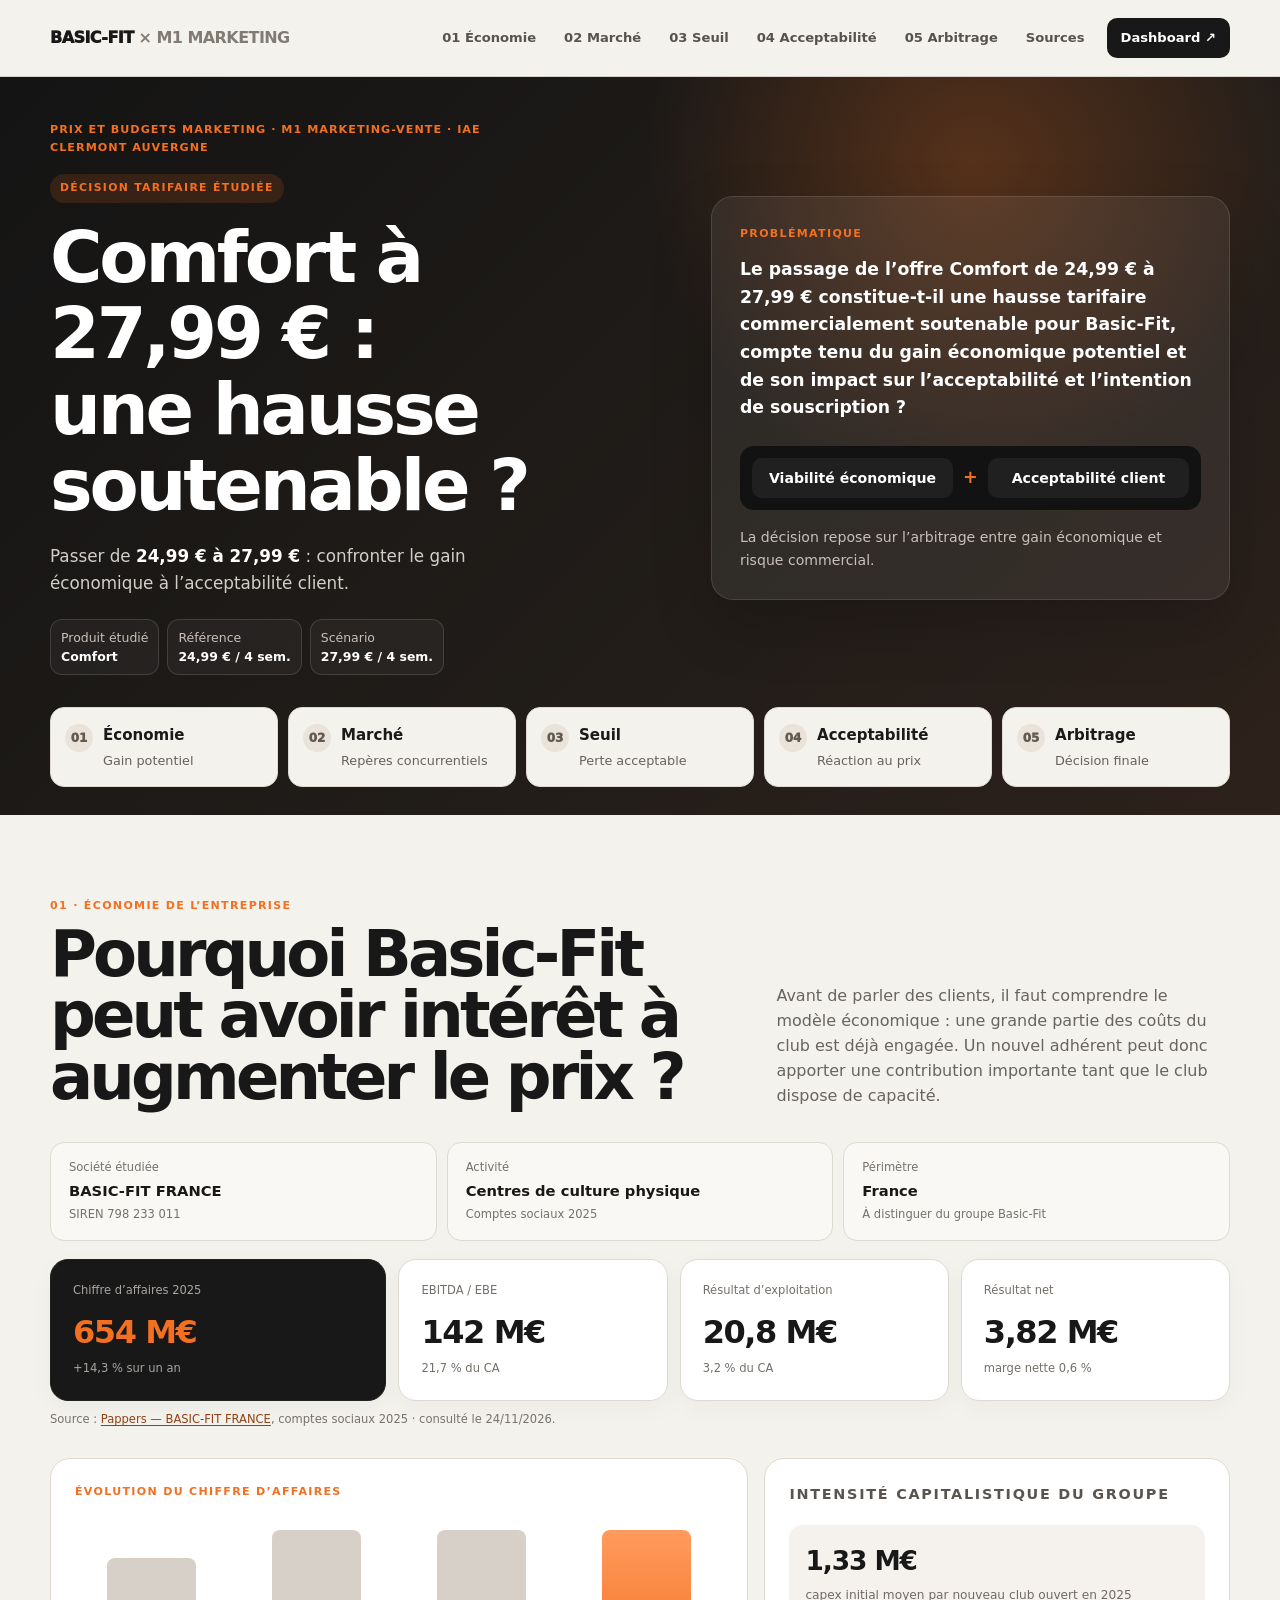
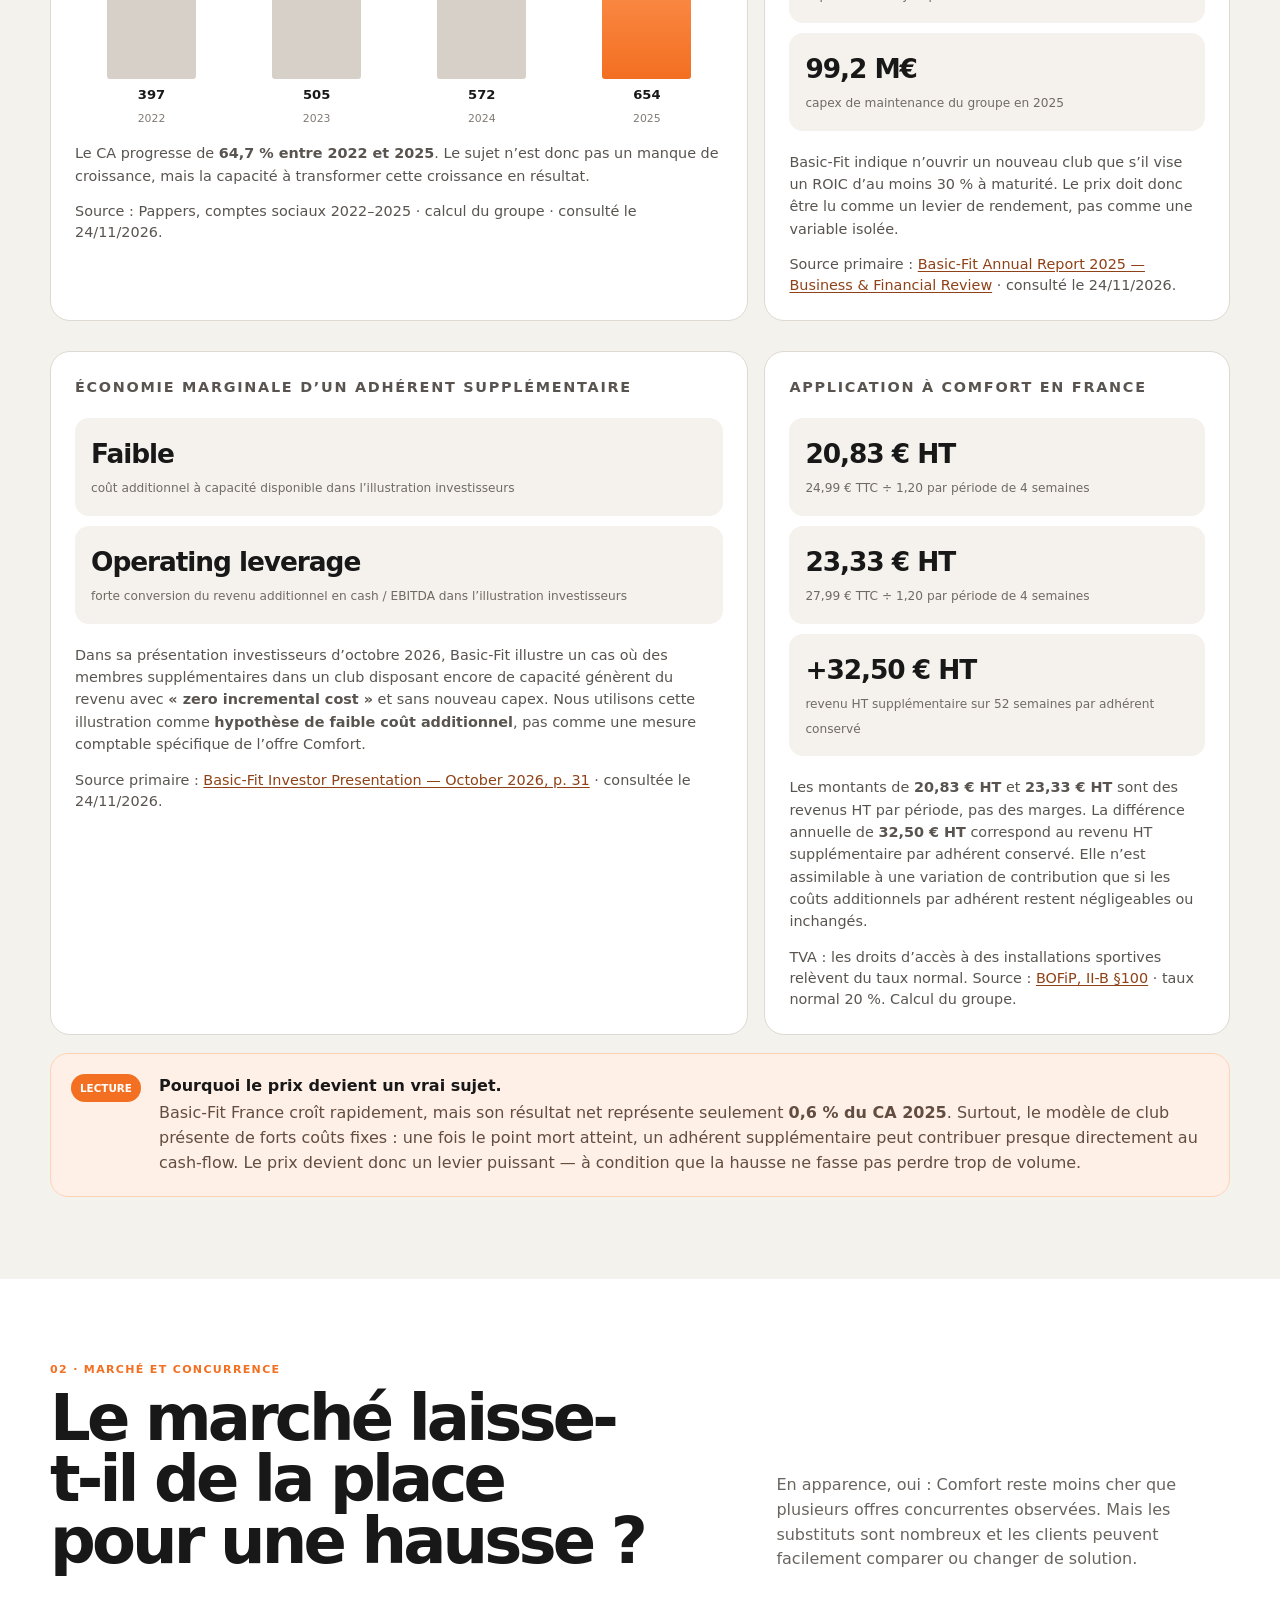
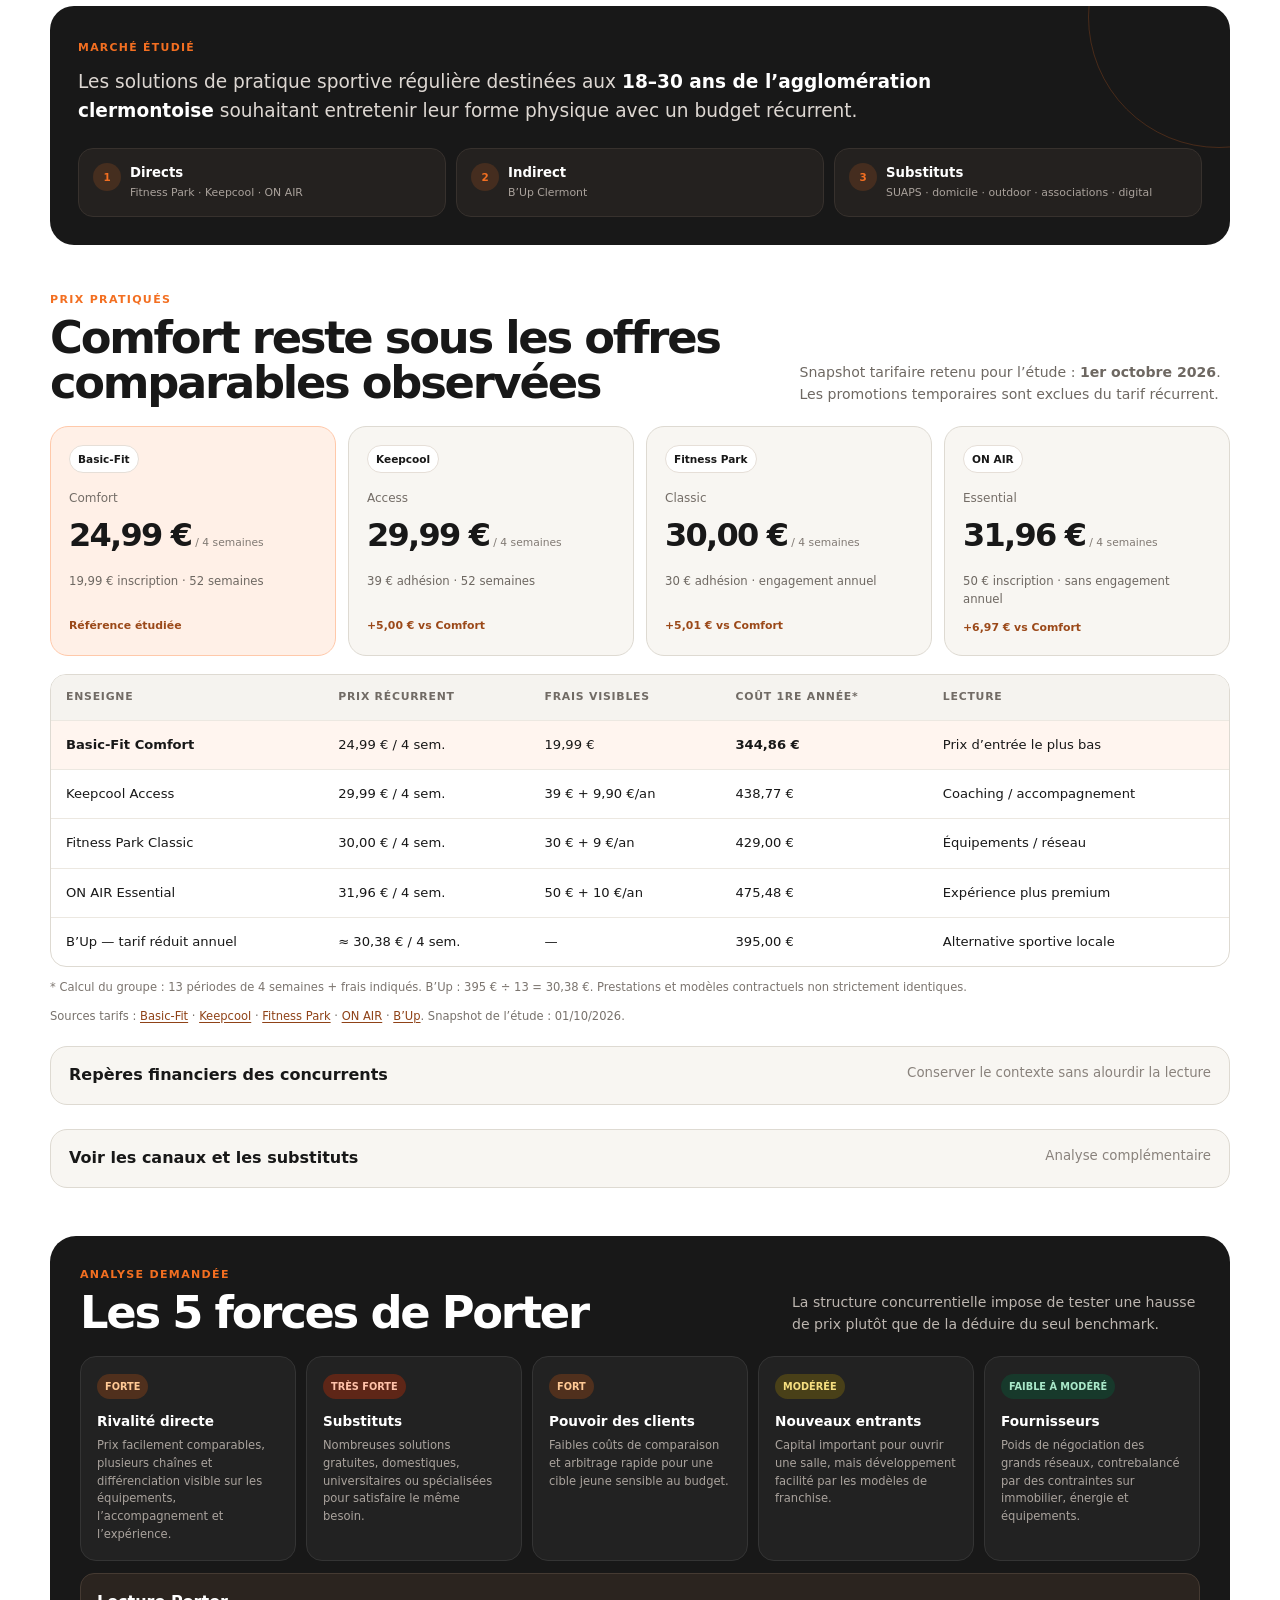
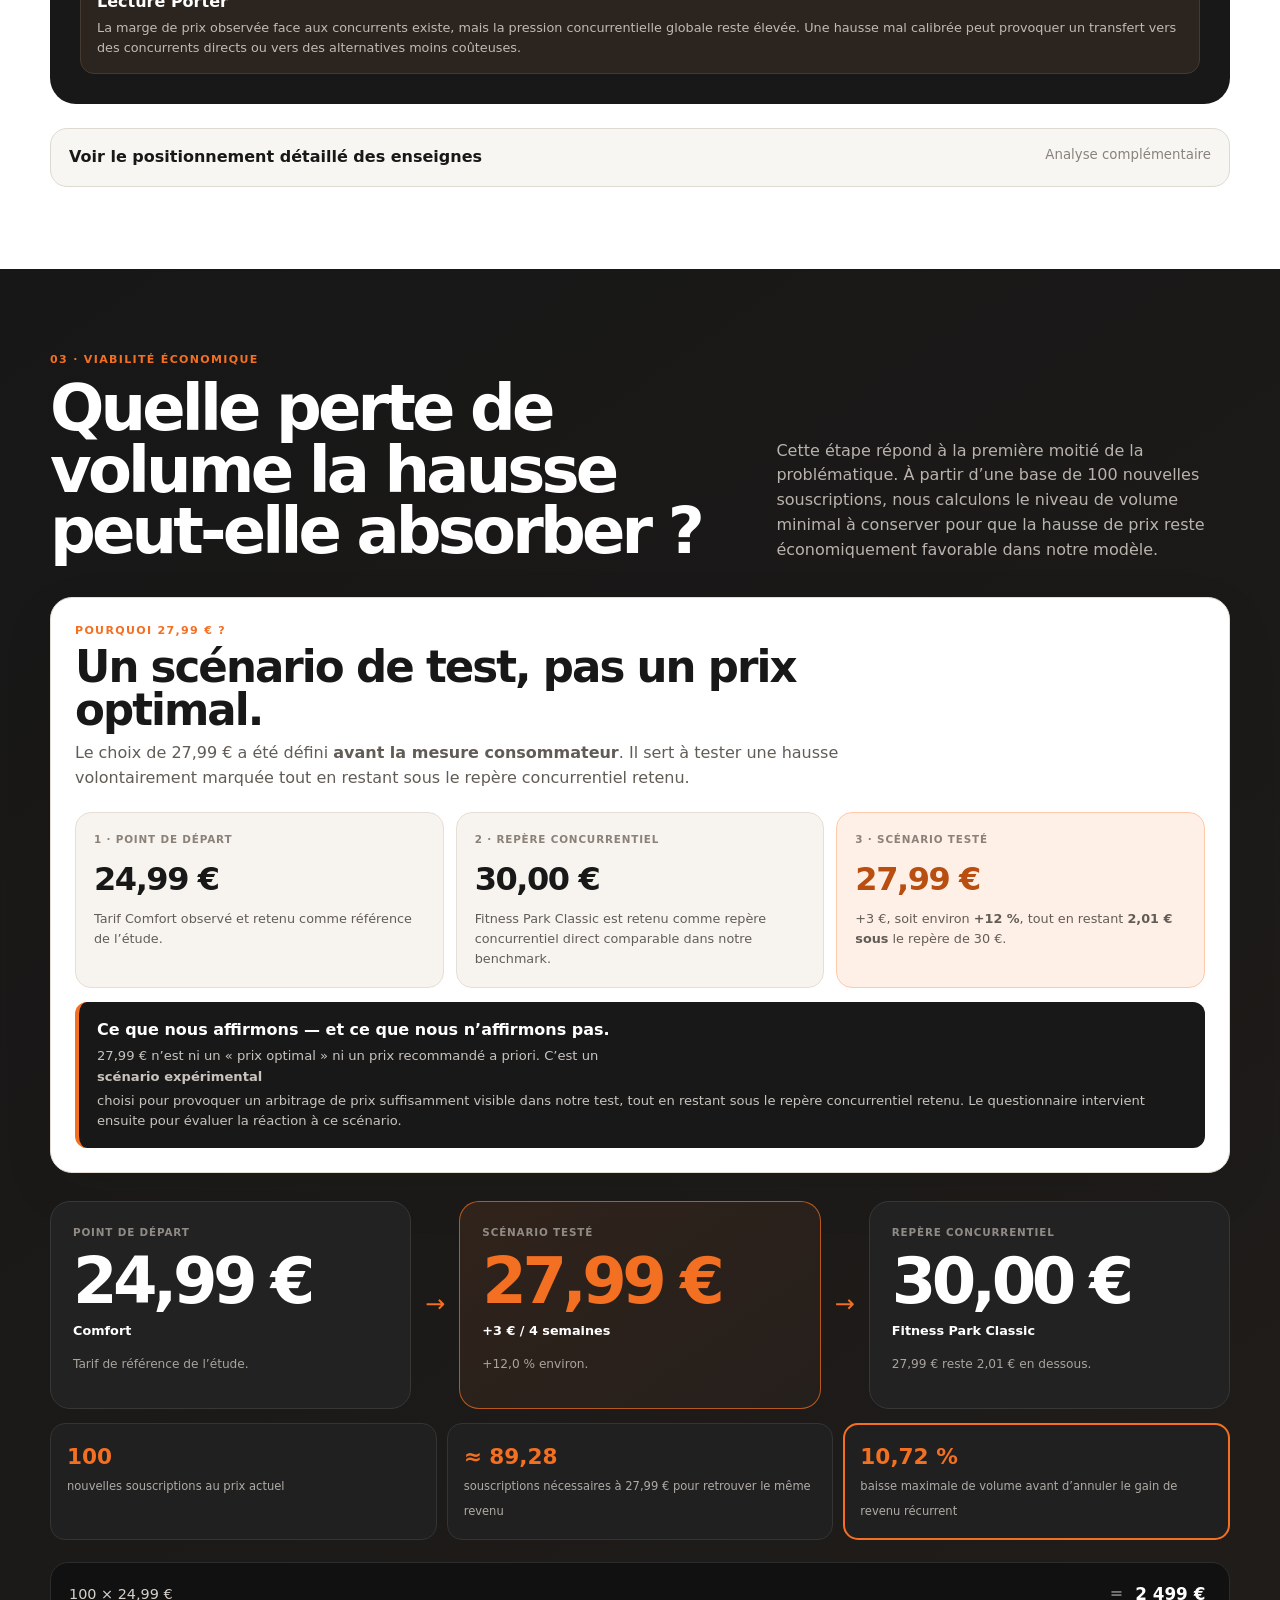
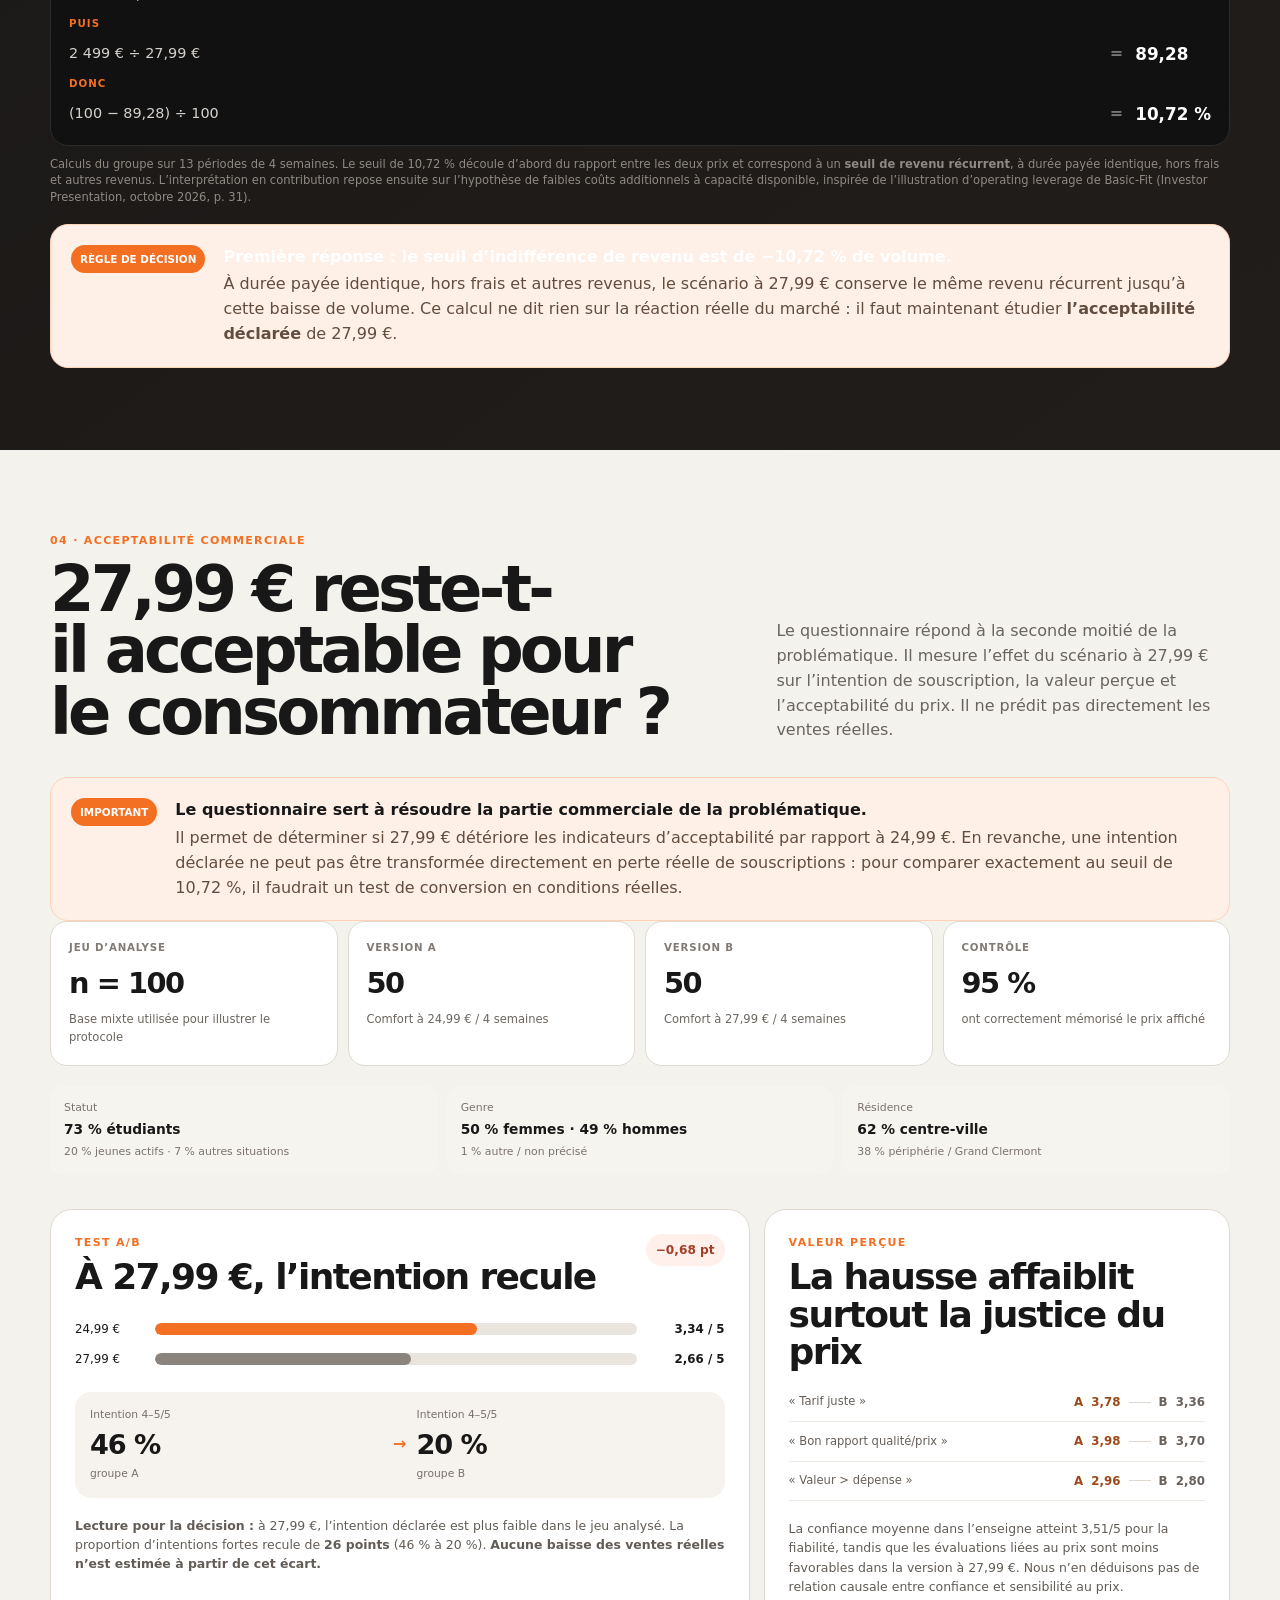
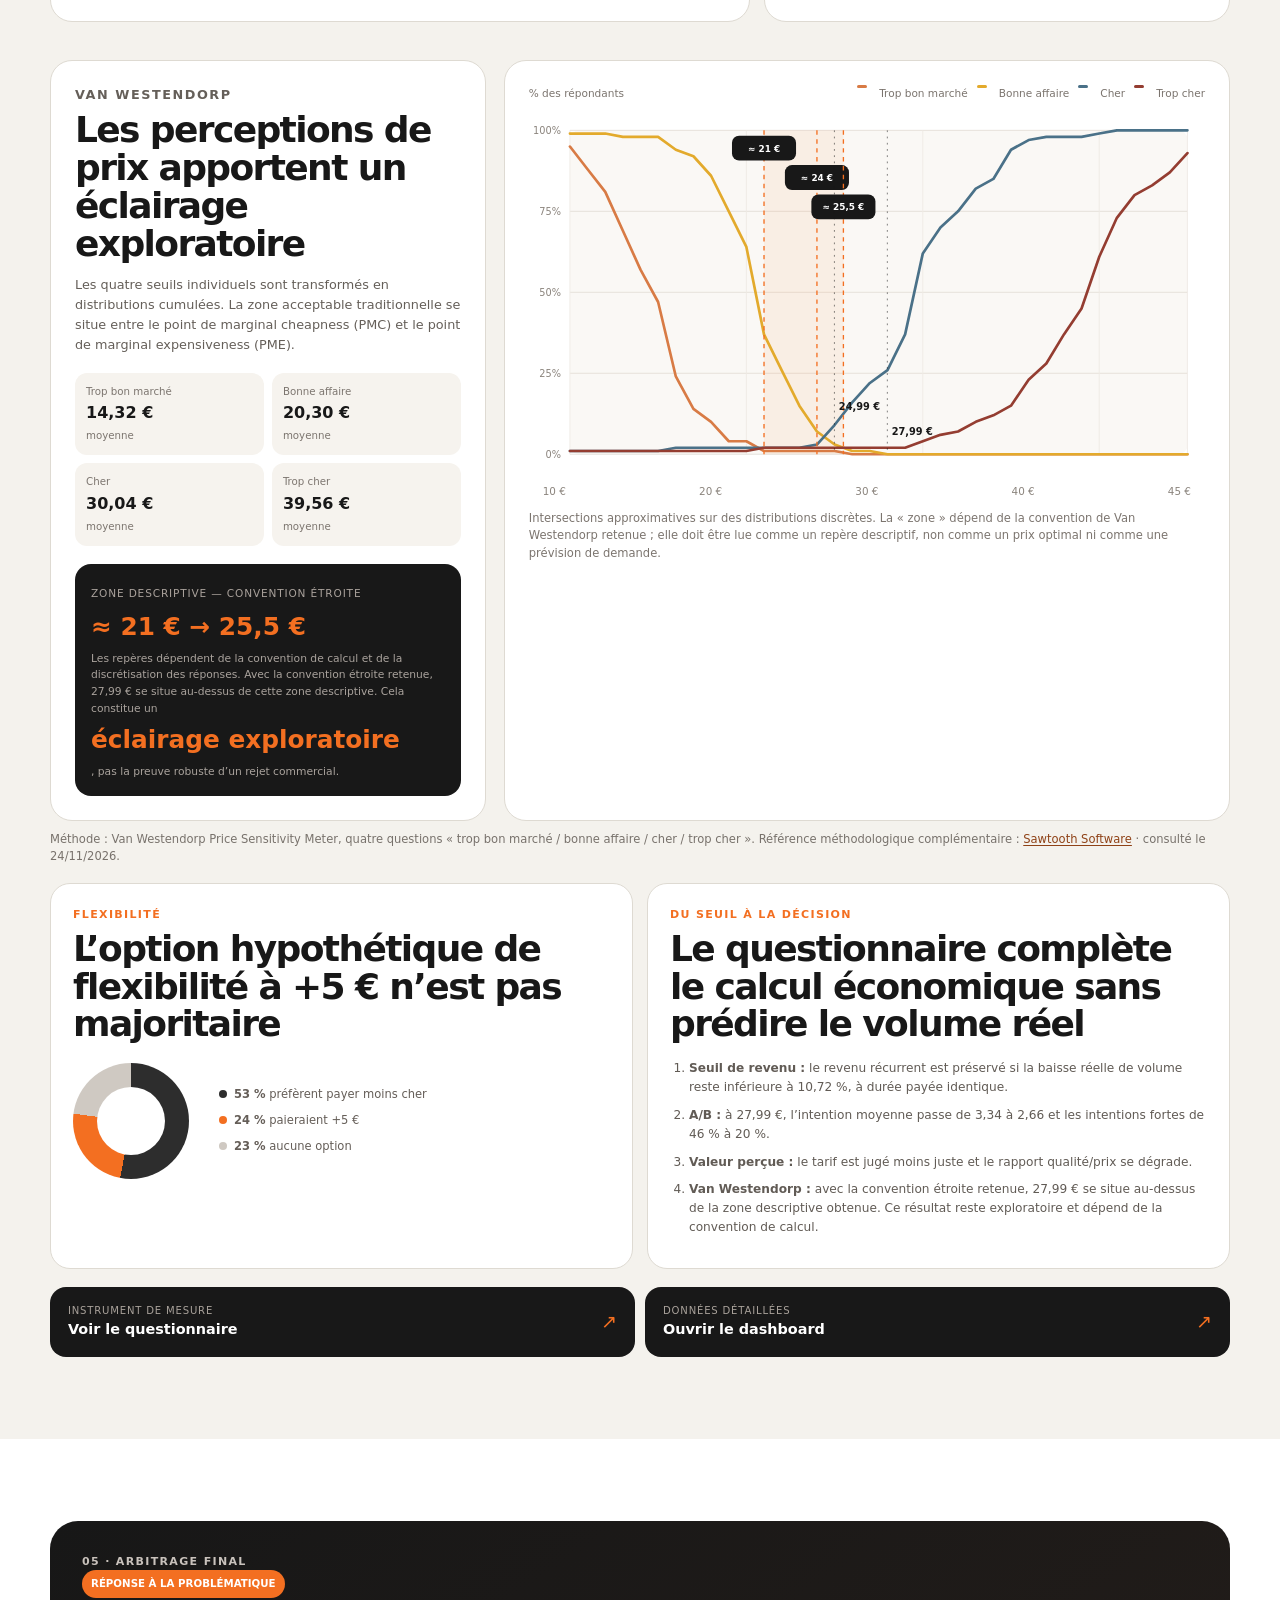
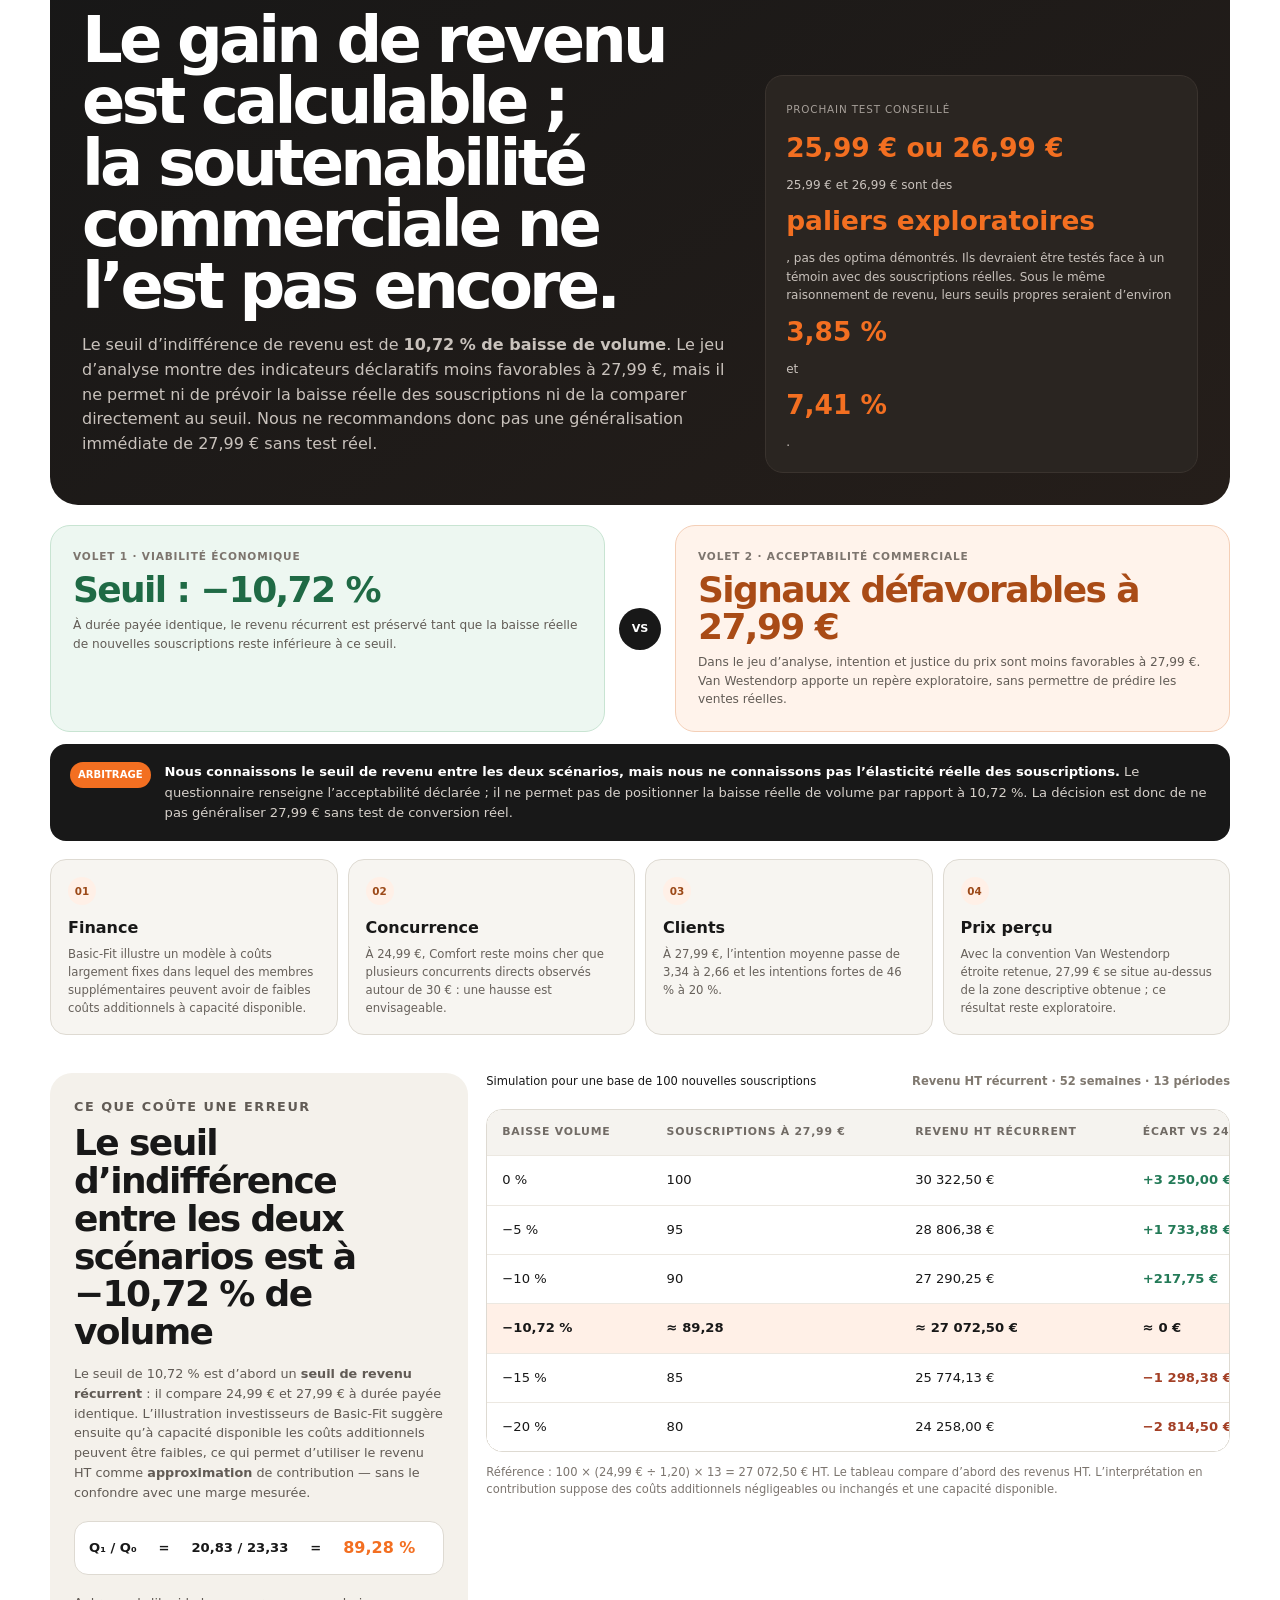
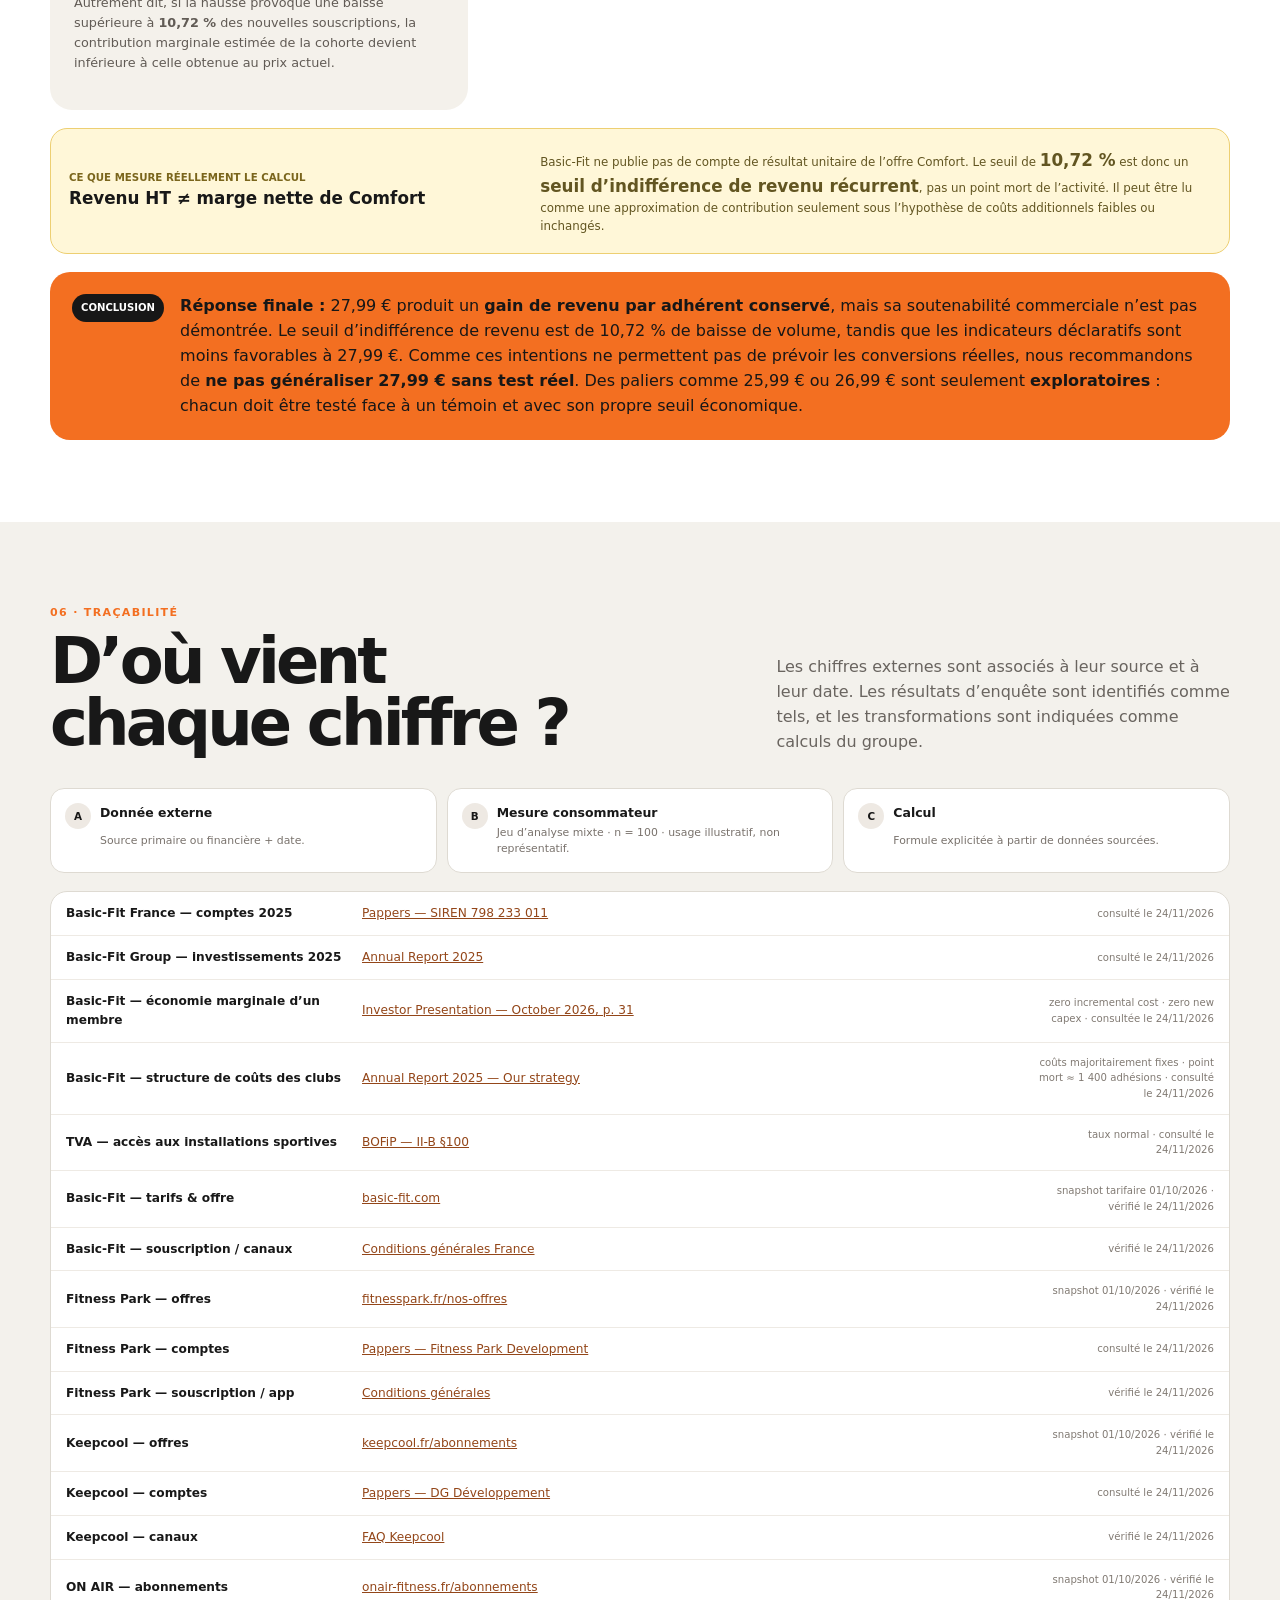
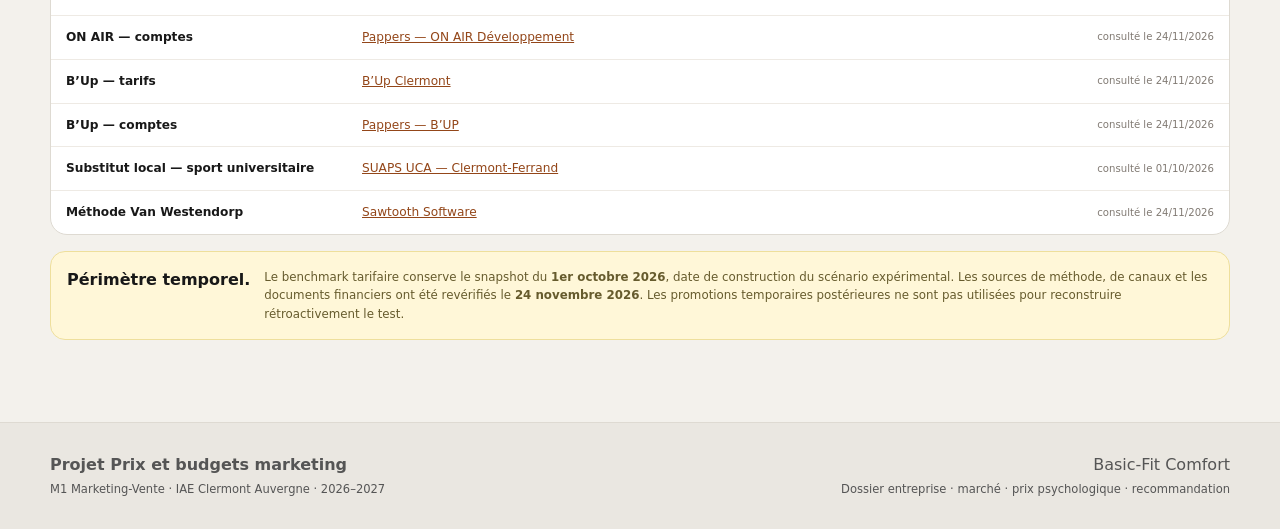
==== commit 2a35eb99: "Retirer la mention incorrecte sur la provenance de la base" ====
--- a/index.html
+++ b/index.html
@@ -310,10 +310,7 @@
       <article><span>Version B</span><strong>50</strong><p>Comfort à 27,99 € / 4 semaines</p></article>
       <article><span>Contrôle</span><strong>95 %</strong><p>ont correctement mémorisé le prix affiché</p></article>
     </div>
-
-    <p class="source-line methodology-warning"><strong>Provenance de la base&nbsp;:</strong> 26 réponses ont été initialement collectées et 74 observations ont été générées pour simulation. Deux profils de la base initiale ont ensuite été modifiés. Les résultats de cette section sont donc <strong>illustratifs et non représentatifs</strong>&nbsp;; ils ne doivent pas être présentés comme une enquête réelle auprès de 100 consommateurs.</p>
-
-    <div class="sample-row">
+<div class="sample-row">
       <div><span>Statut</span><b>73 % étudiants</b><small>20 % jeunes actifs · 7 % autres situations</small></div>
       <div><span>Genre</span><b>50 % femmes · 49 % hommes</b><small>1 % autre / non précisé</small></div>
       <div><span>Résidence</span><b>62 % centre-ville</b><small>38 % périphérie / Grand Clermont</small></div>
@@ -478,7 +475,7 @@
 
     <div class="source-policy">
       <div><span>A</span><b>Donnée externe</b><p>Source primaire ou financière + date.</p></div>
-      <div><span>B</span><b>Mesure consommateur</b><p>26 réponses initiales + 74 observations simulées · usage illustratif, non représentatif.</p></div>
+      <div><span>B</span><b>Mesure consommateur</b><p>Jeu d’analyse mixte · n = 100 · usage illustratif, non représentatif.</p></div>
       <div><span>C</span><b>Calcul</b><p>Formule explicitée à partir de données sourcées.</p></div>
     </div>
 
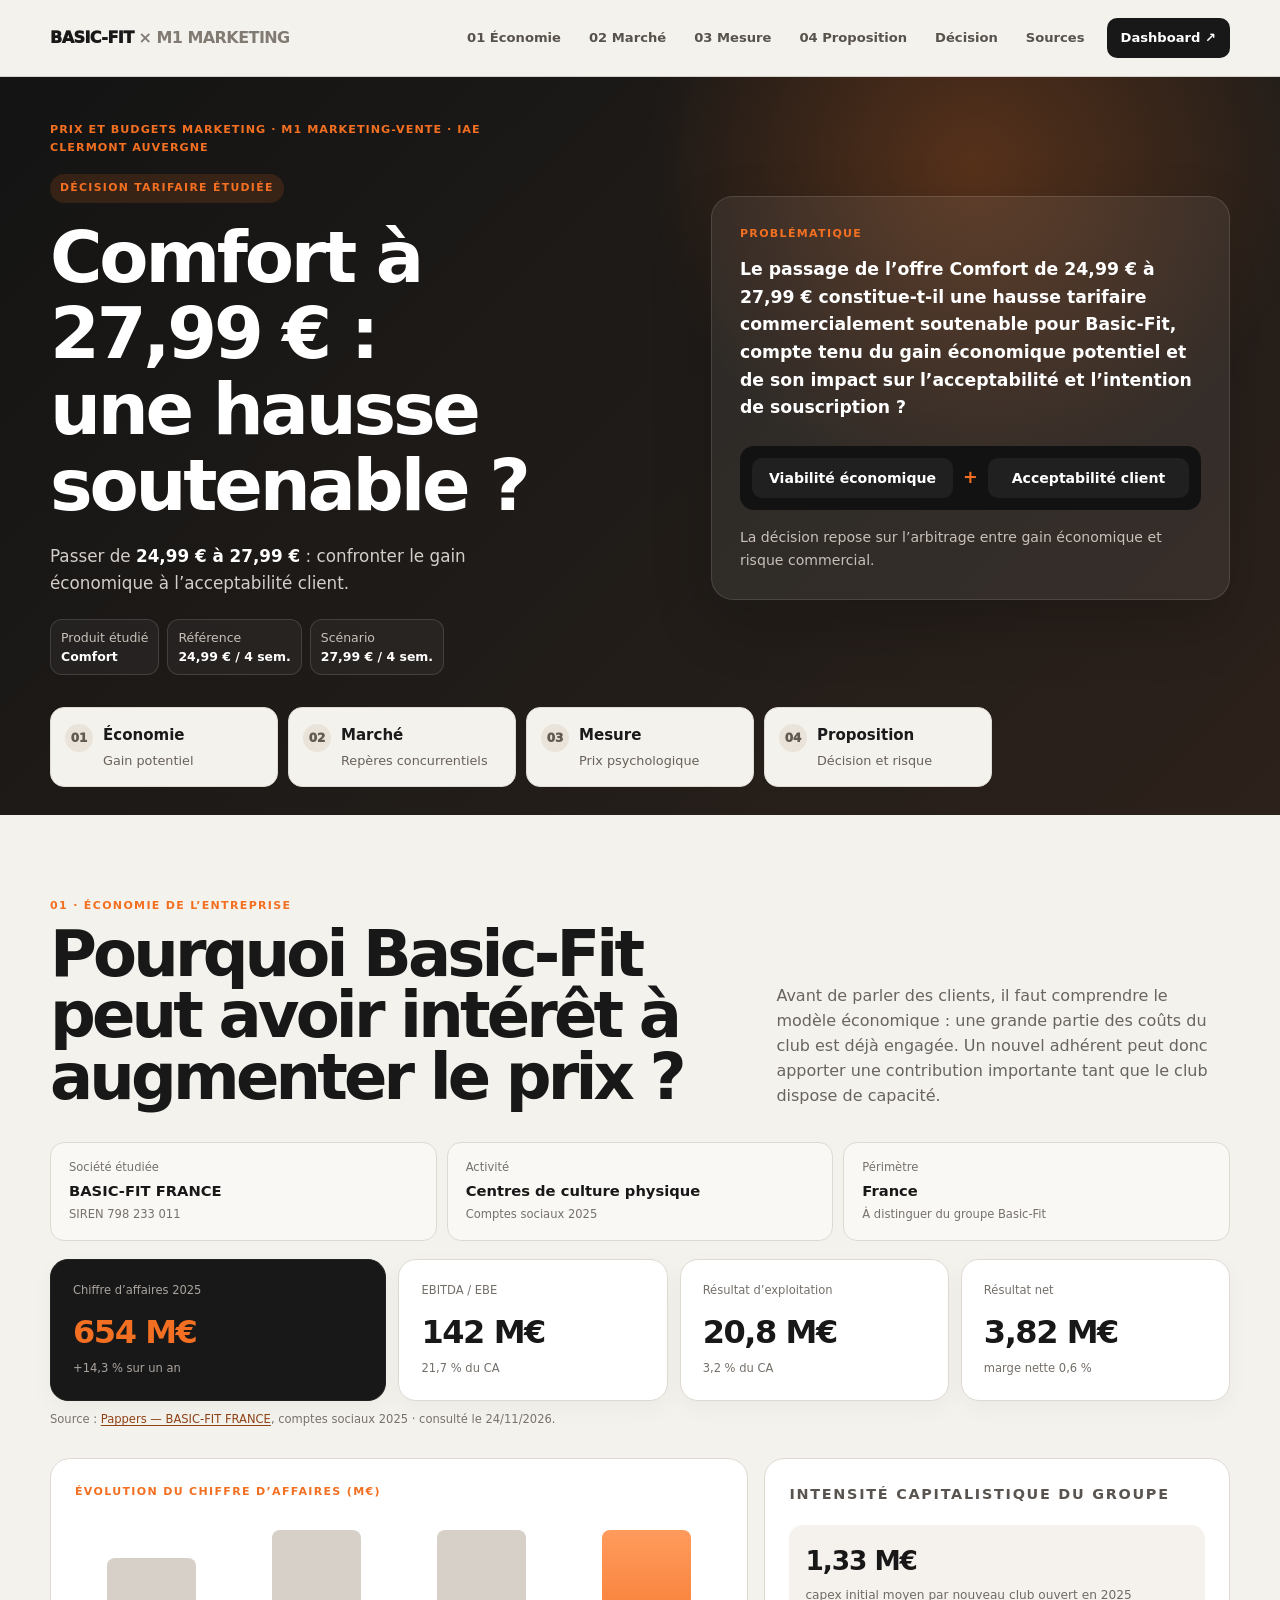
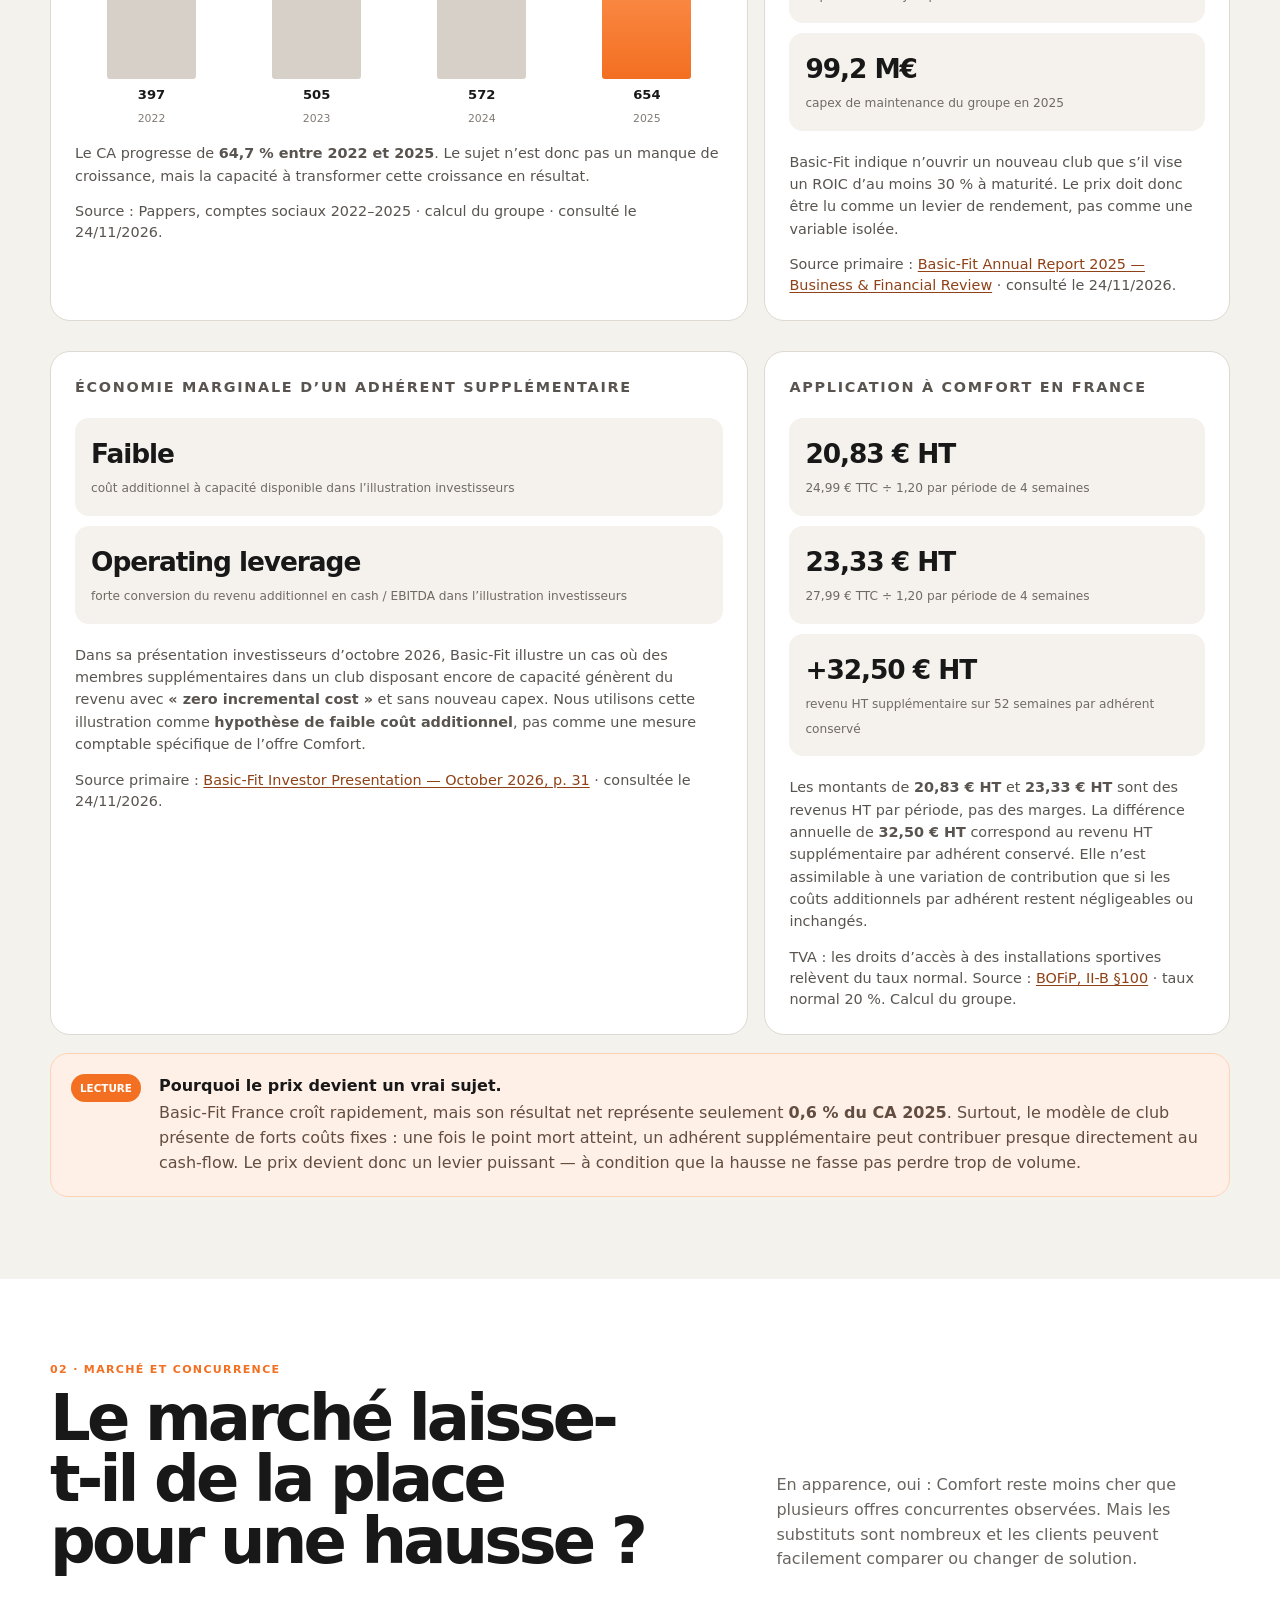
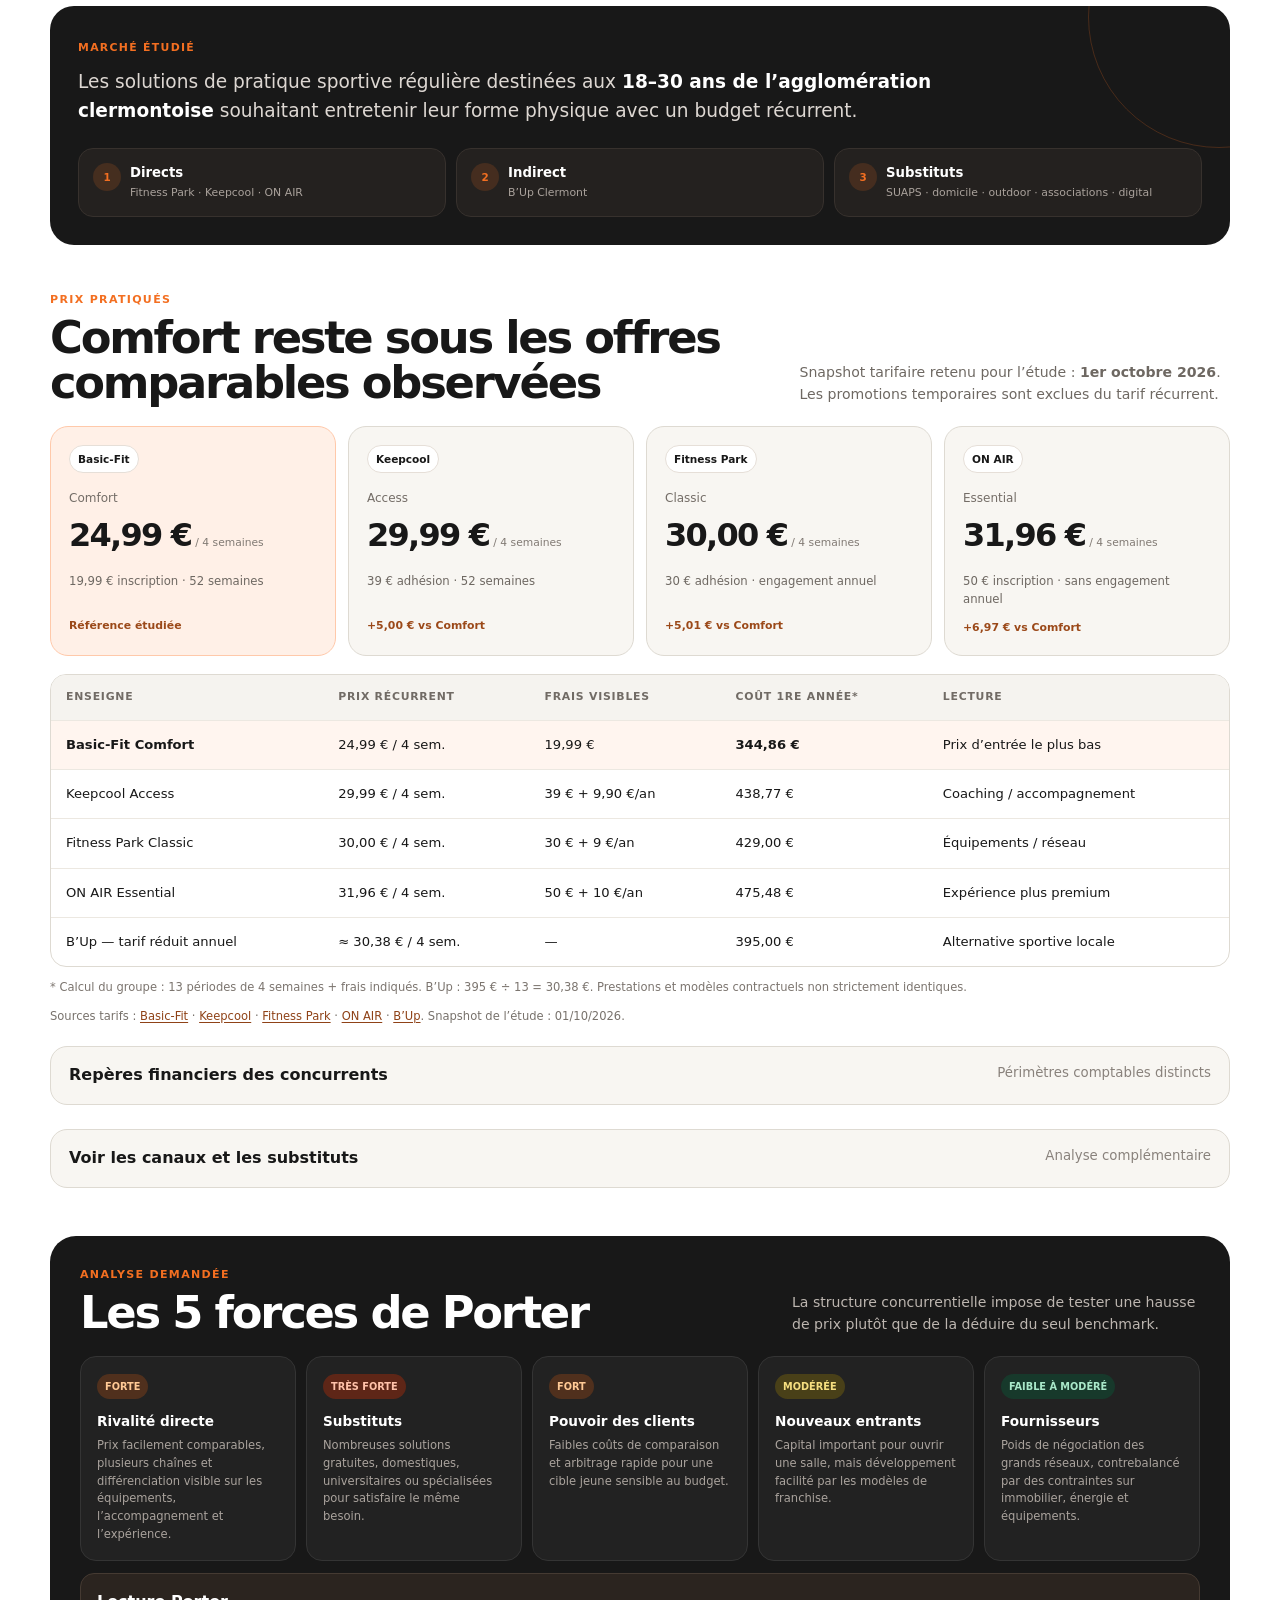
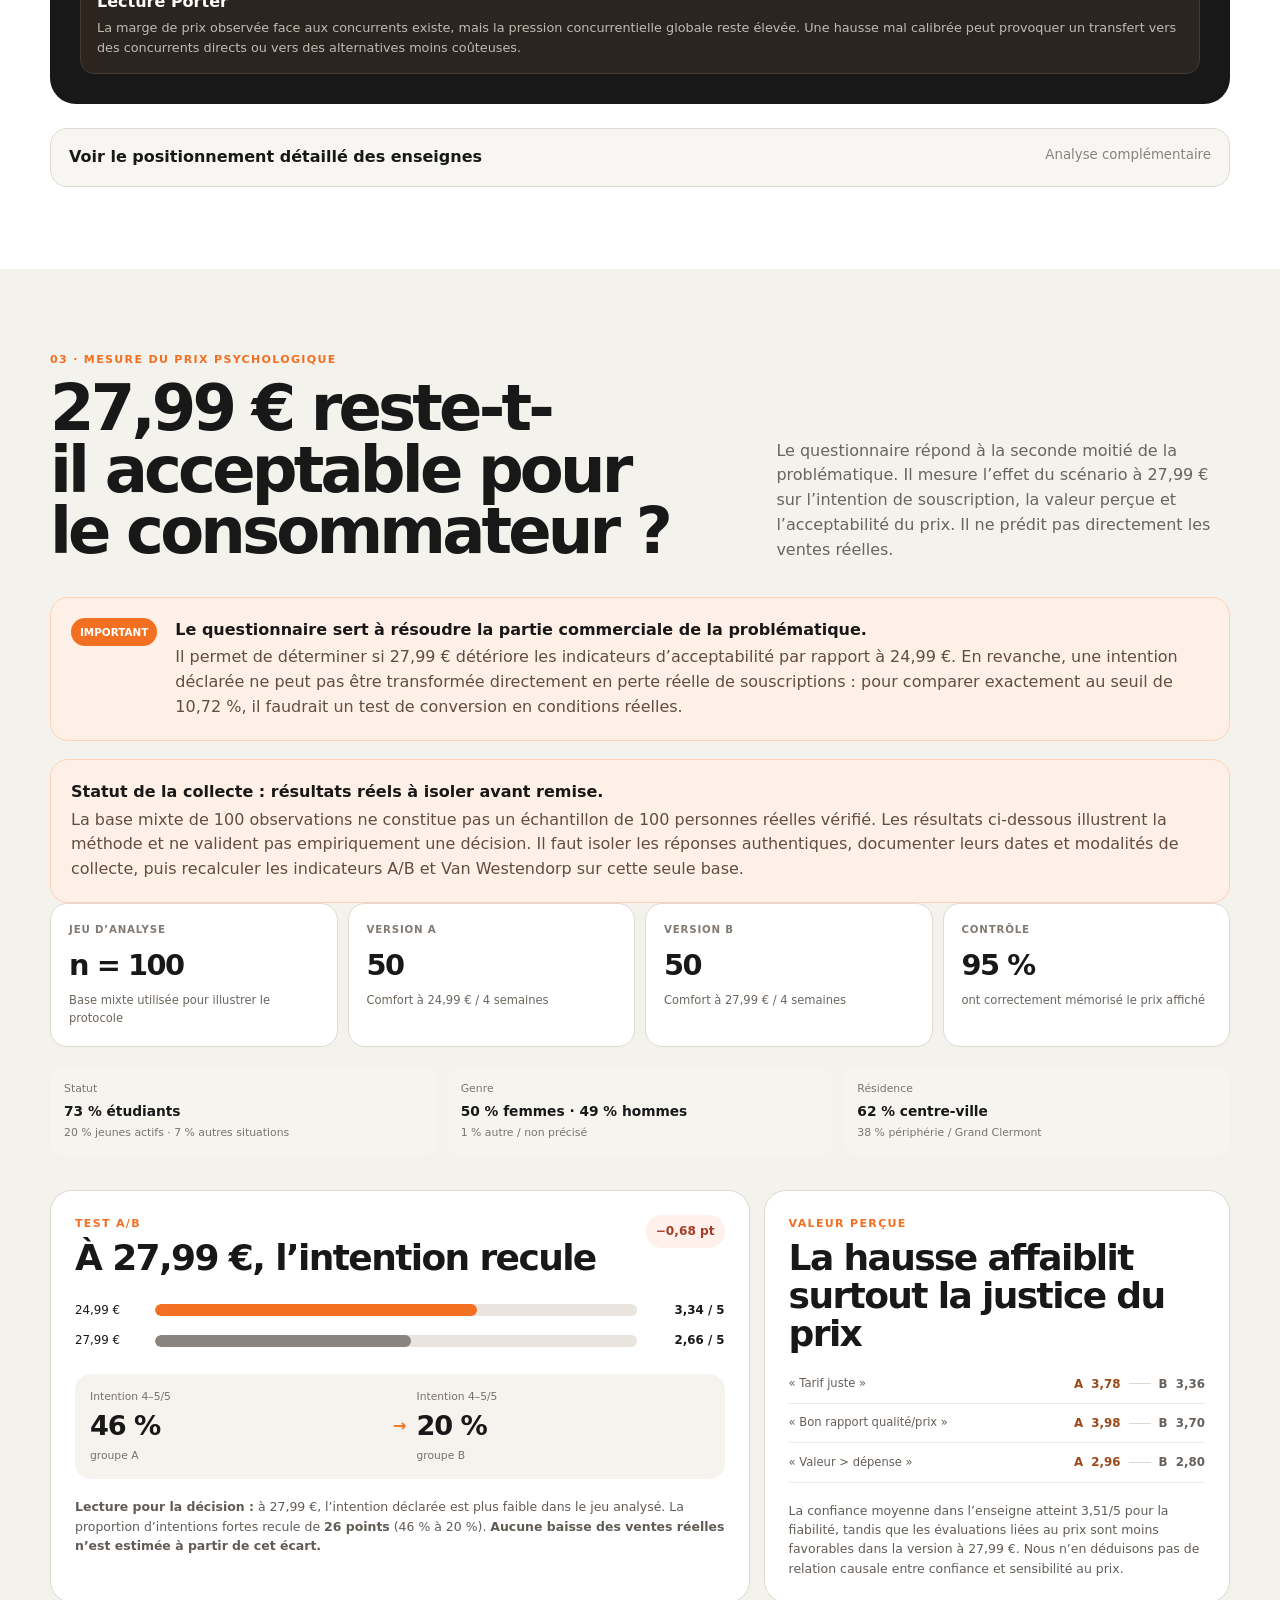
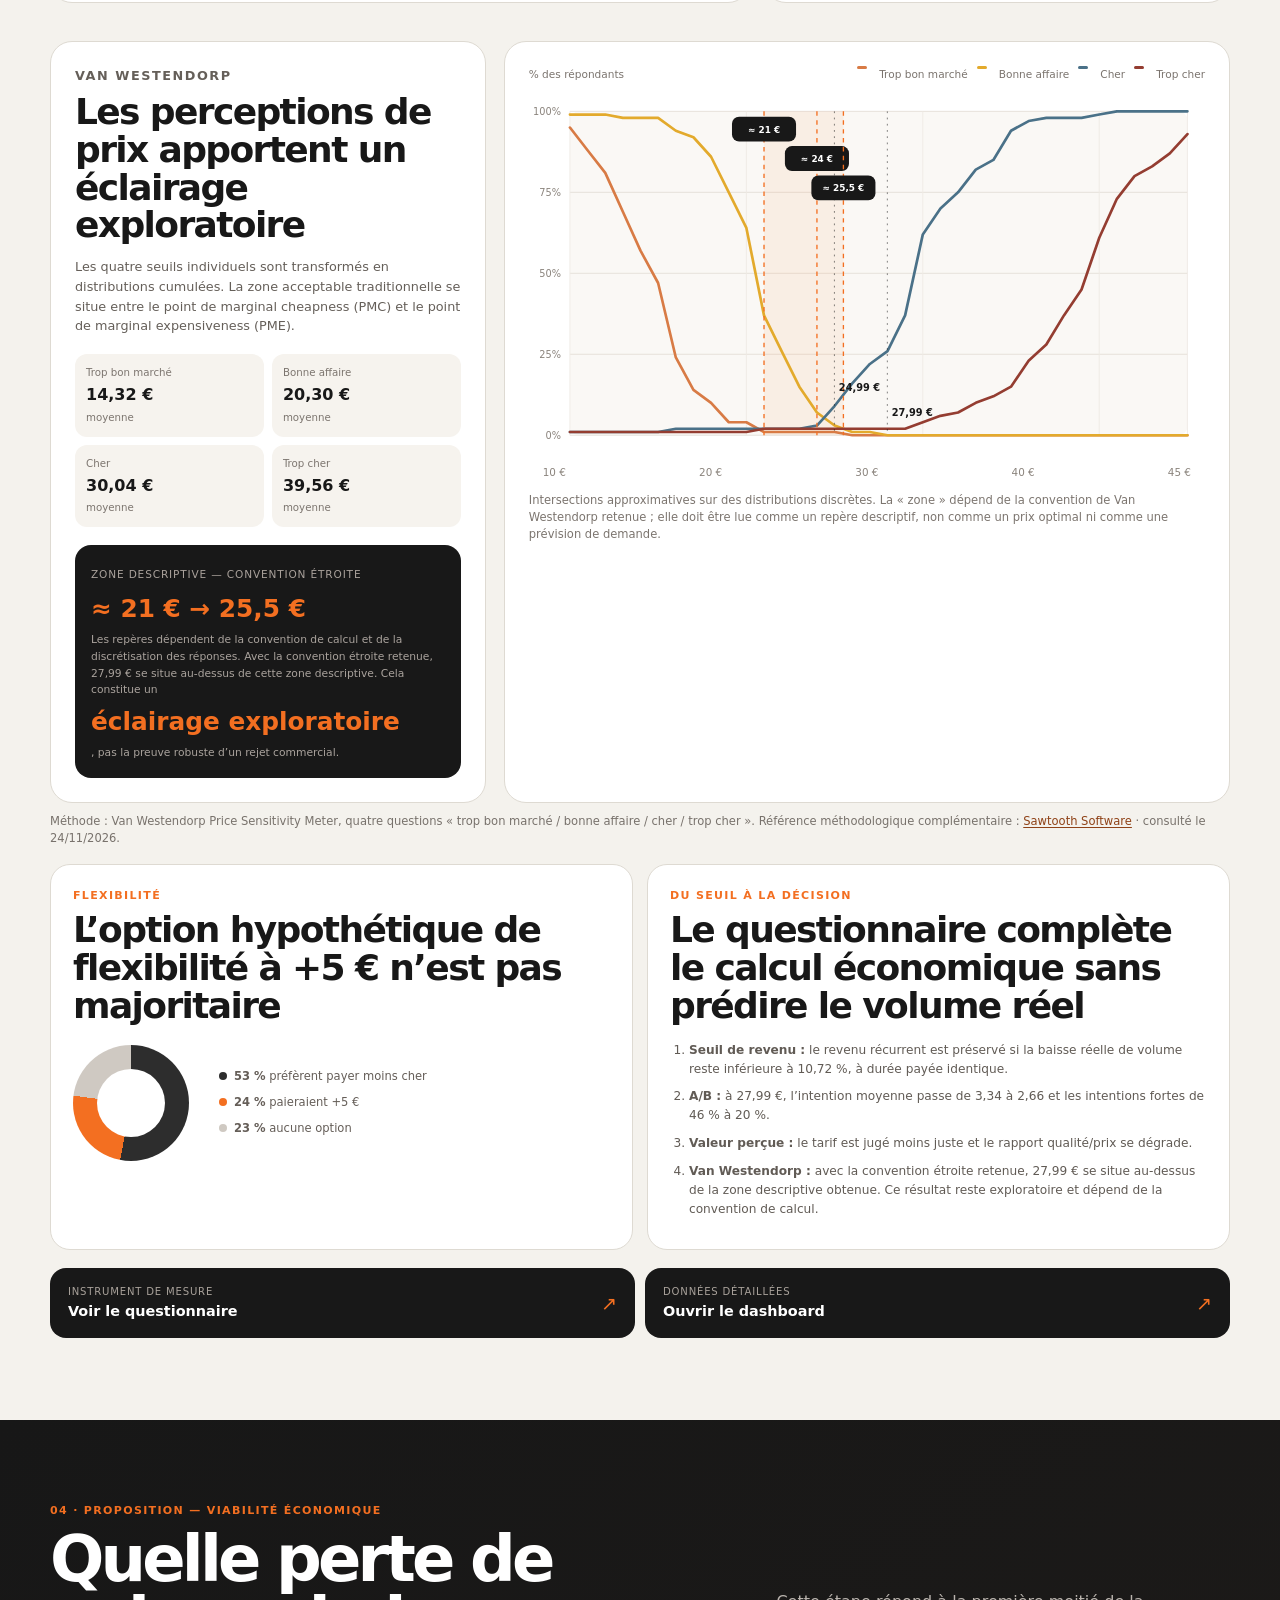
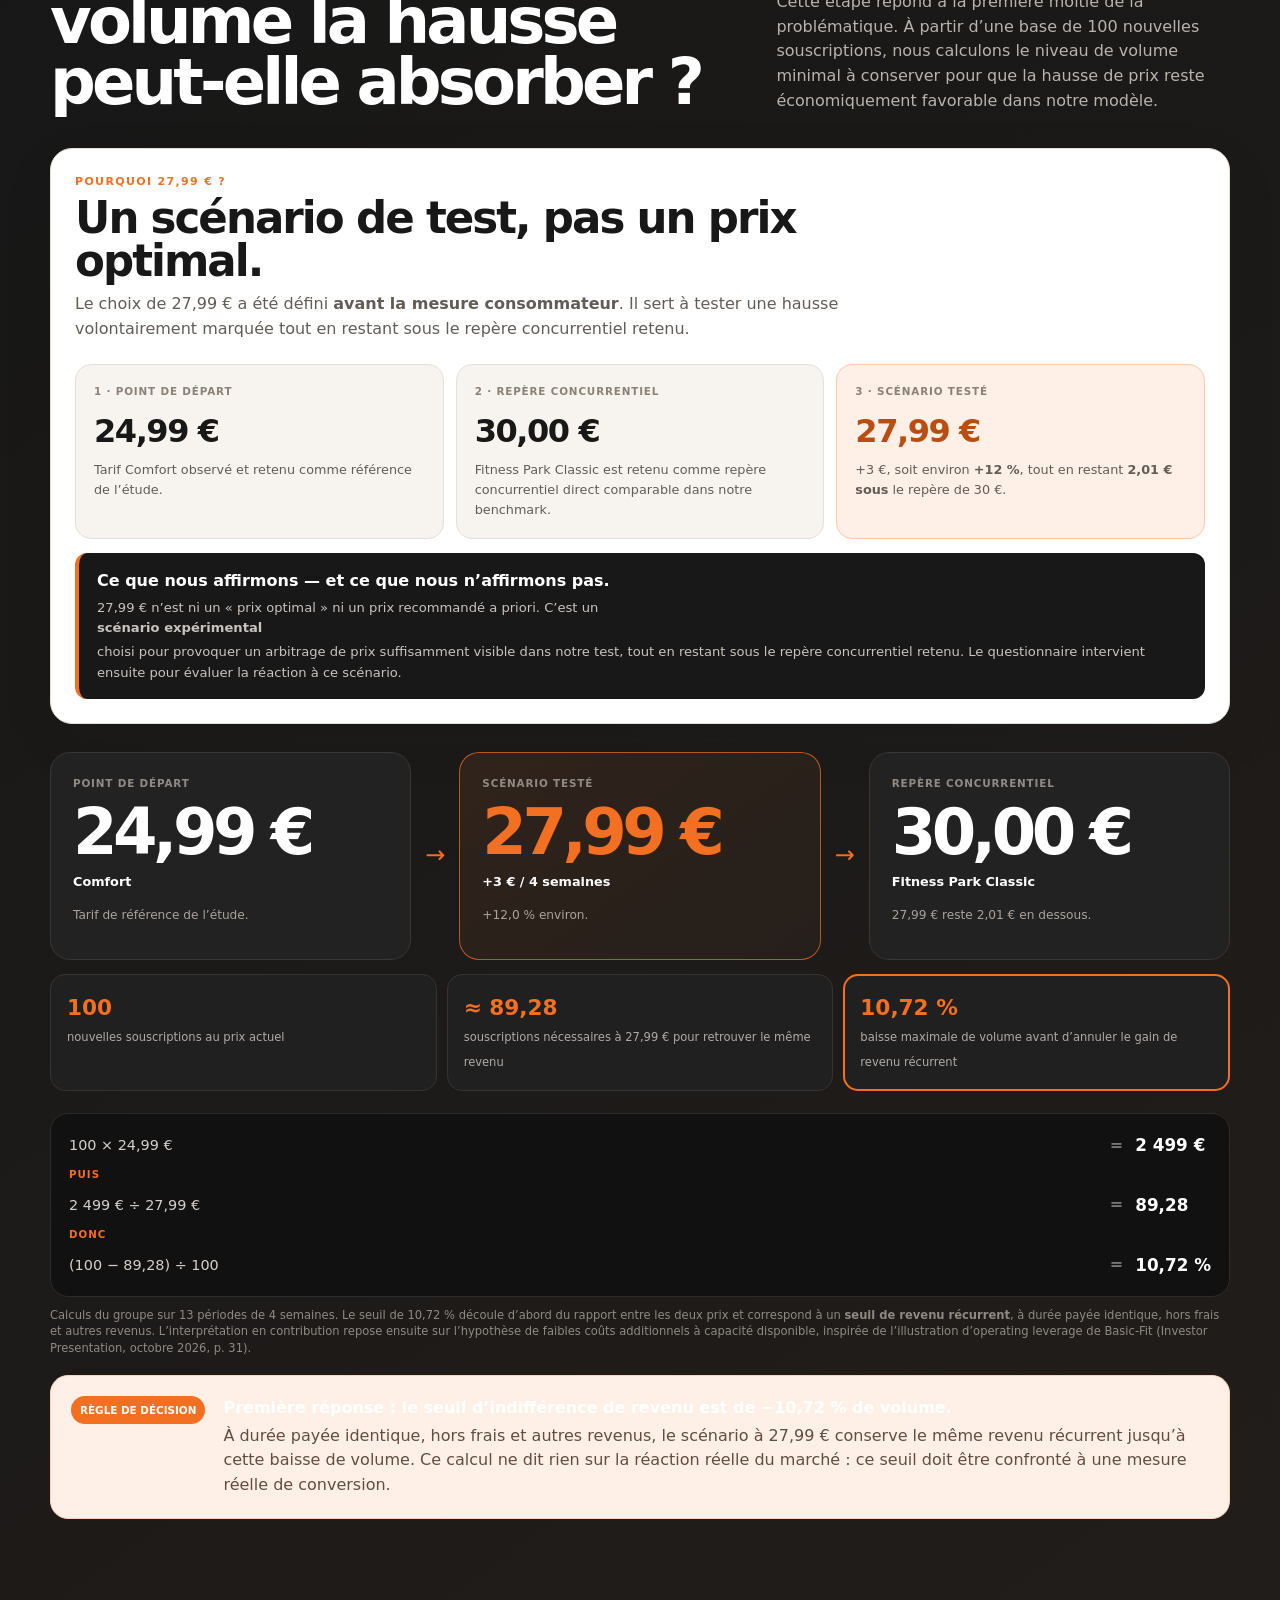
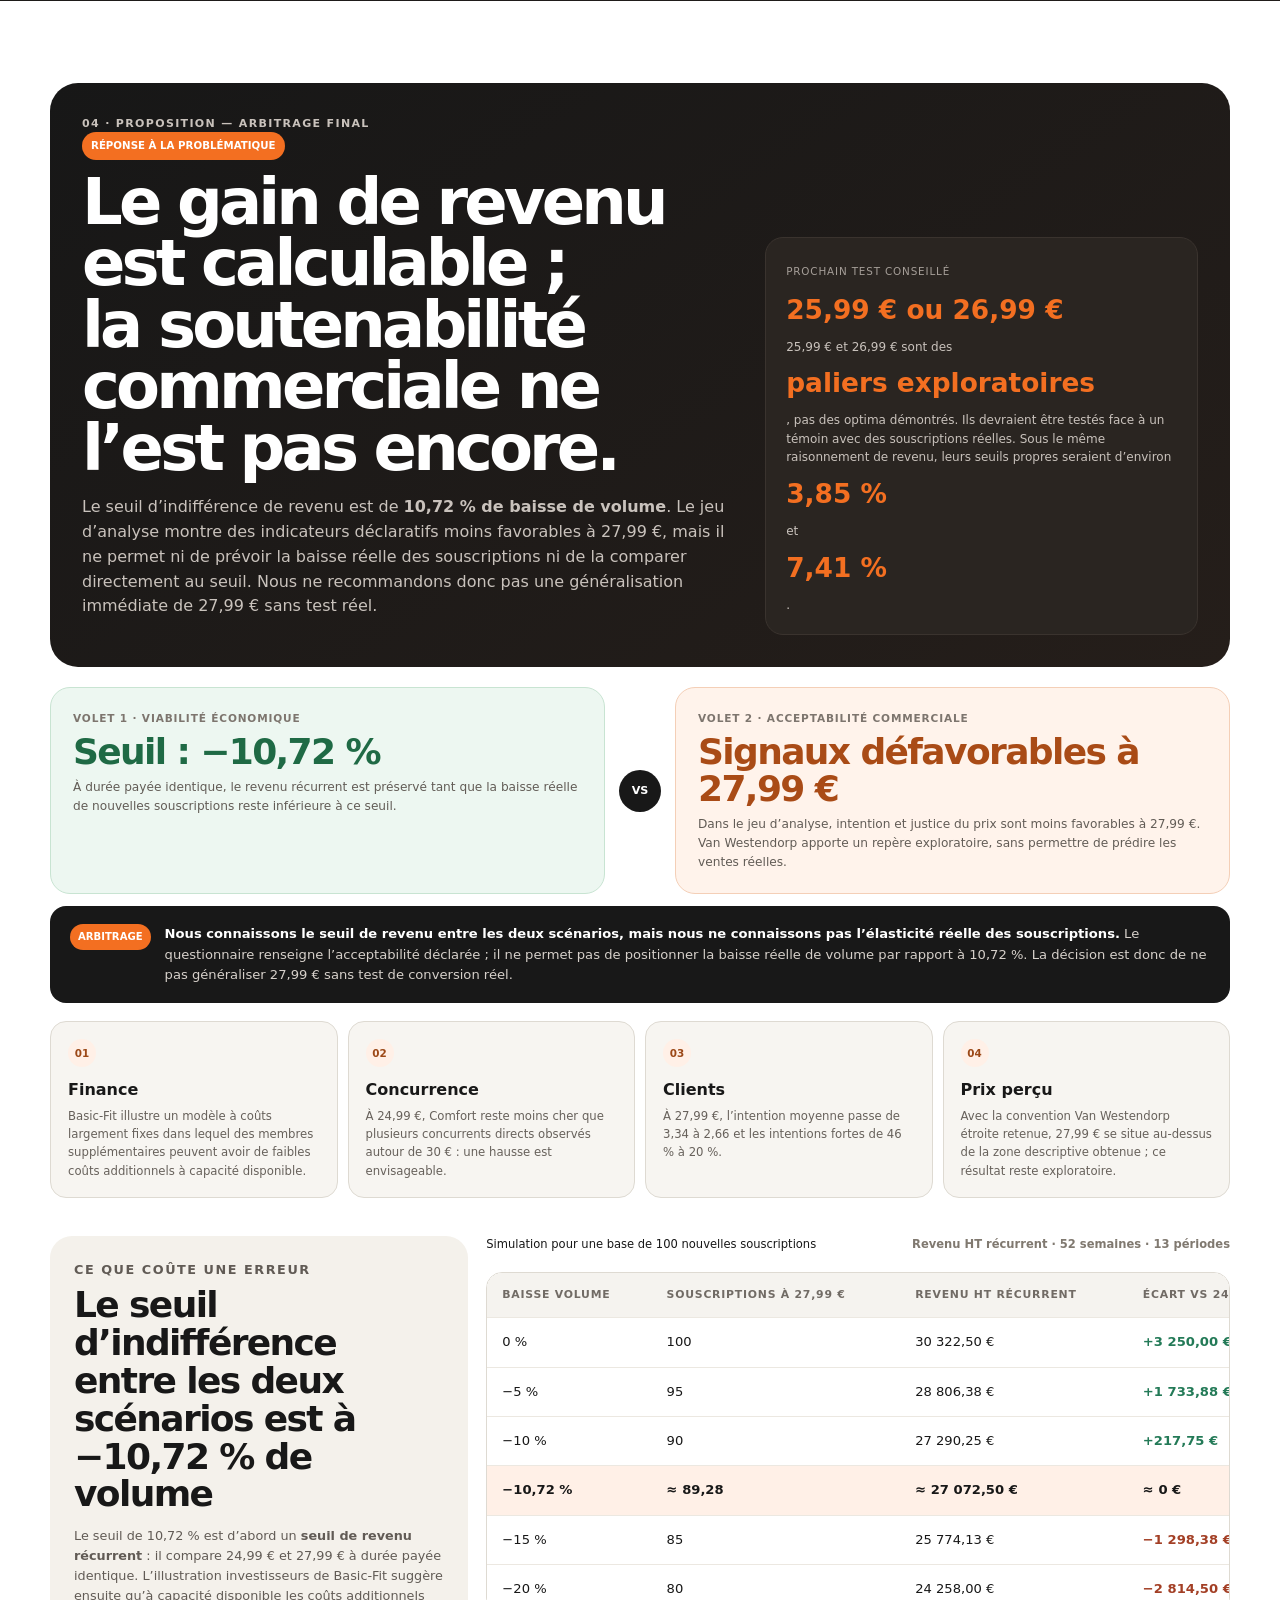
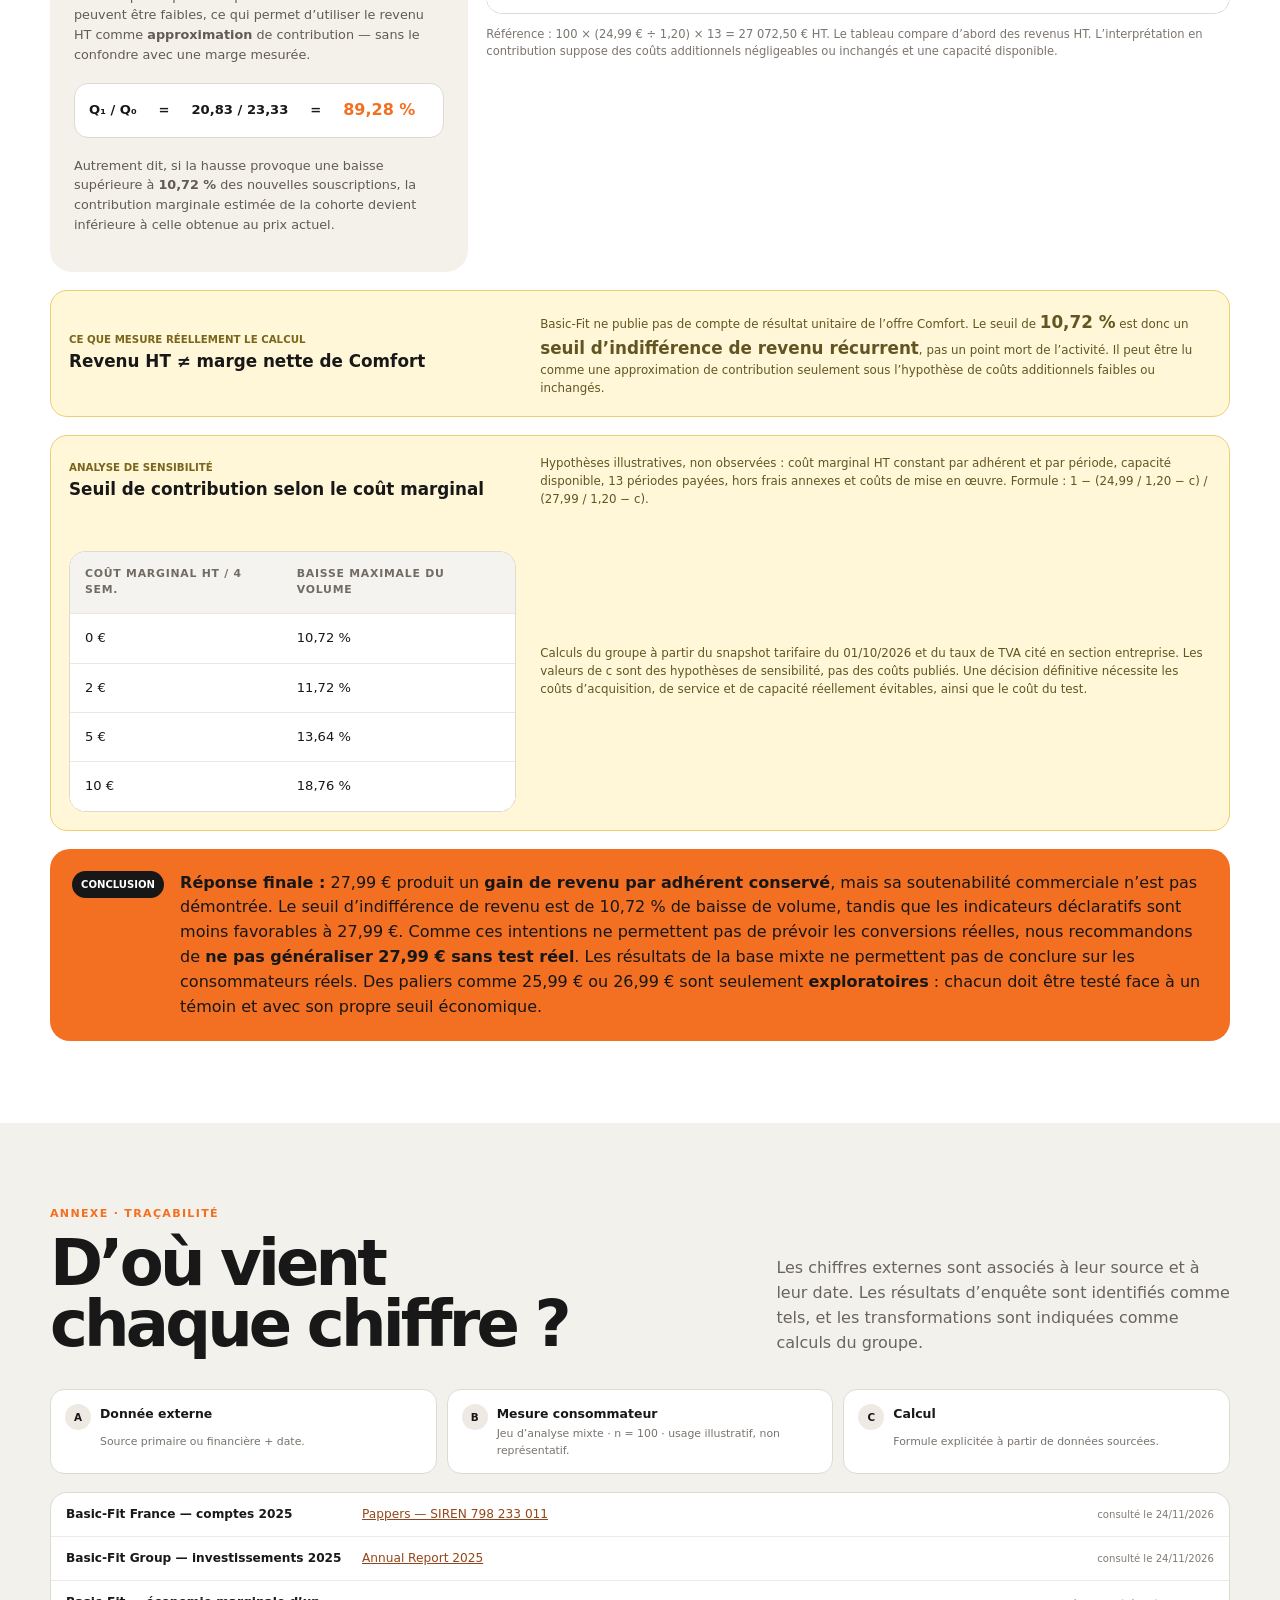
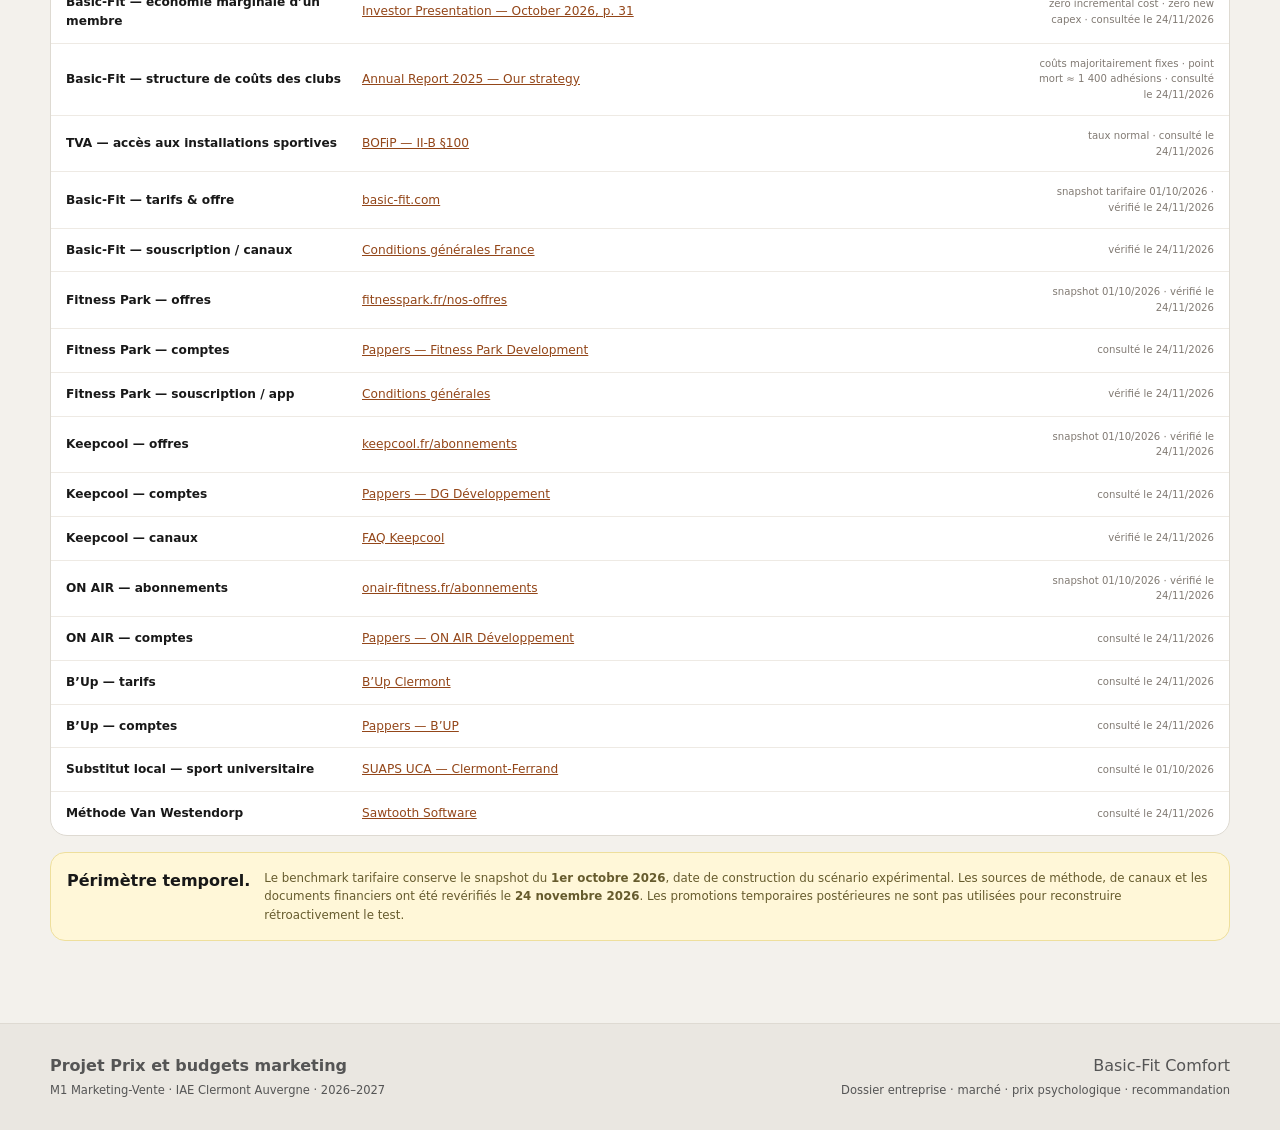
==== commit a2f68549: "Aligner le dossier sur les consignes et expliciter les limites de collecte et de rentabilite" ====
--- a/index.html
+++ b/index.html
@@ -20,9 +20,9 @@
     <nav id="mainNav" class="main-nav" aria-label="Navigation principale">
       <a href="#entreprise">01 Économie</a>
       <a href="#marche">02 Marché</a>
-      <a href="#scenario">03 Seuil</a>
-      <a href="#mesure">04 Acceptabilité</a>
-      <a href="#recommandation">05 Arbitrage</a>
+      <a href="#mesure">03 Mesure</a>
+      <a href="#scenario">04 Proposition</a>
+      <a href="#recommandation">Décision</a>
       <a href="#sources">Sources</a>
       <a class="nav-cta" href="https://basicfit-prix-m1.floot.app/dashboard" target="_blank" rel="noopener">Dashboard <span>↗</span></a>
     </nav>
@@ -51,9 +51,8 @@
   <div class="wrap journey" aria-label="Plan du dossier">
     <a href="#entreprise"><span>01</span><b>Économie</b><small>Gain potentiel</small></a>
     <a href="#marche"><span>02</span><b>Marché</b><small>Repères concurrentiels</small></a>
-    <a href="#scenario"><span>03</span><b>Seuil</b><small>Perte acceptable</small></a>
-    <a href="#mesure"><span>04</span><b>Acceptabilité</b><small>Réaction au prix</small></a>
-    <a href="#recommandation"><span>05</span><b>Arbitrage</b><small>Décision finale</small></a>
+    <a href="#mesure"><span>03</span><b>Mesure</b><small>Prix psychologique</small></a>
+    <a href="#scenario"><span>04</span><b>Proposition</b><small>Décision et risque</small></a>
   </div>
 </section>
 
@@ -80,7 +79,7 @@
 
     <div class="finance-story">
       <article class="trend-card">
-        <div class="card-label">Évolution du chiffre d’affaires</div>
+        <div class="card-label">Évolution du chiffre d’affaires (M€)</div>
         <div class="revenue-bars" aria-label="Chiffre d'affaires Basic-Fit France 2022 à 2025">
           <div><span style="--h:61%"></span><b>397</b><small>2022</small></div>
           <div><span style="--h:77%"></span><b>505</b><small>2023</small></div>
@@ -174,7 +173,7 @@
     <p class="source-line">Sources tarifs&nbsp;: <a href="https://www.basic-fit.com/fr-fr/home" target="_blank" rel="noopener">Basic-Fit</a> · <a href="https://www.keepcool.fr/abonnements" target="_blank" rel="noopener">Keepcool</a> · <a href="https://www.fitnesspark.fr/nos-offres/" target="_blank" rel="noopener">Fitness Park</a> · <a href="https://onair-fitness.fr/abonnements/" target="_blank" rel="noopener">ON AIR</a> · <a href="https://b-upclermont.fr/fr/tarifs" target="_blank" rel="noopener">B’Up</a>. Snapshot de l’étude&nbsp;: 01/10/2026.</p>
 
     <details class="evidence-drawer">
-      <summary><span>Repères financiers des concurrents</span><small>Conserver le contexte sans alourdir la lecture</small></summary>
+      <summary><span>Repères financiers des concurrents</span><small>Périmètres comptables distincts</small></summary>
       <div class="evidence-grid">
         <article><b>Fitness Park Development</b><strong>82,9 M€</strong><span>CA 2025</span><p>EBITDA 21,9 M€ · résultat net 9,54 M€ · croissance +25,3 %.</p><a href="https://www.pappers.fr/entreprise/fitness-park-development-379818032" target="_blank" rel="noopener">Pappers · consulté le 24/11/2026</a></article>
         <article><b>DG Développement / Keepcool</b><strong>14,7 M€</strong><span>CA 2025</span><p>Résultat net 1,98 M€ · croissance −6,6 %.</p><a href="https://www.pappers.fr/entreprise/dg-developpement-533988580" target="_blank" rel="noopener">Pappers · consulté le 24/11/2026</a></article>
@@ -229,10 +228,100 @@
 </div></details>
 </section>
 
+<section id="mesure" class="section">
+  <div class="wrap">
+    <header class="section-head">
+      <div><p class="section-kicker">03 · Mesure du prix psychologique</p><h2>27,99 € reste-t-il acceptable pour le consommateur&nbsp;?</h2></div>
+      <p>Le questionnaire répond à la seconde moitié de la problématique. Il mesure l’effet du scénario à 27,99 € sur l’intention de souscription, la valeur perçue et l’acceptabilité du prix. Il ne prédit pas directement les ventes réelles.</p>
+    </header>
+
+    <div class="insight-banner">
+      <span class="insight-index">Important</span>
+      <div><strong>Le questionnaire sert à résoudre la partie commerciale de la problématique.</strong><p>Il permet de déterminer si 27,99 € détériore les indicateurs d’acceptabilité par rapport à 24,99 €. En revanche, une intention déclarée ne peut pas être transformée directement en perte réelle de souscriptions&nbsp;: pour comparer exactement au seuil de 10,72 %, il faudrait un test de conversion en conditions réelles.</p></div>
+    </div>
+
+    <div class="insight-banner"><div><strong>Statut de la collecte : résultats réels à isoler avant remise.</strong><p>La base mixte de 100 observations ne constitue pas un échantillon de 100 personnes réelles vérifié. Les résultats ci-dessous illustrent la méthode et ne valident pas empiriquement une décision. Il faut isoler les réponses authentiques, documenter leurs dates et modalités de collecte, puis recalculer les indicateurs A/B et Van Westendorp sur cette seule base.</p></div></div><div class="method-grid">
+      <article><span>Jeu d’analyse</span><strong>n = 100</strong><p>Base mixte utilisée pour illustrer le protocole</p></article>
+      <article><span>Version A</span><strong>50</strong><p>Comfort à 24,99 € / 4 semaines</p></article>
+      <article><span>Version B</span><strong>50</strong><p>Comfort à 27,99 € / 4 semaines</p></article>
+      <article><span>Contrôle</span><strong>95 %</strong><p>ont correctement mémorisé le prix affiché</p></article>
+    </div>
+<div class="sample-row">
+      <div><span>Statut</span><b>73 % étudiants</b><small>20 % jeunes actifs · 7 % autres situations</small></div>
+      <div><span>Genre</span><b>50 % femmes · 49 % hommes</b><small>1 % autre / non précisé</small></div>
+      <div><span>Résidence</span><b>62 % centre-ville</b><small>38 % périphérie / Grand Clermont</small></div>
+    </div>
+
+    <div class="results-grid">
+      <article class="ab-card">
+        <div class="result-head"><div><p class="mini">Test A/B</p><h3>À 27,99 €, l’intention recule</h3></div><span class="delta-badge">−0,68 pt</span></div>
+        <div class="intent-bars">
+          <div><span>24,99 €</span><div class="intent-track"><i style="width:66.8%"></i></div><strong>3,34 / 5</strong></div>
+          <div><span>27,99 €</span><div class="intent-track"><i class="muted-bar" style="width:53.2%"></i></div><strong>2,66 / 5</strong></div>
+        </div>
+        <div class="conversion-signal">
+          <div><span>Intention 4–5/5</span><strong>46 %</strong><small>groupe A</small></div>
+          <i>→</i>
+          <div><span>Intention 4–5/5</span><strong>20 %</strong><small>groupe B</small></div>
+        </div>
+        <p class="interpretation"><strong>Lecture pour la décision&nbsp;:</strong> à 27,99 €, l’intention déclarée est plus faible dans le jeu analysé. La proportion d’intentions fortes recule de <strong>26 points</strong> (46 % à 20 %). <strong>Aucune baisse des ventes réelles n’est estimée à partir de cet écart.</strong></p>
+      </article>
+
+      <article class="perception-card">
+        <div class="result-head"><div><p class="mini">Valeur perçue</p><h3>La hausse affaiblit surtout la justice du prix</h3></div></div>
+        <div class="compare-list">
+          <div><span>« Tarif juste »</span><b>A&nbsp; 3,78</b><i></i><b class="b">B&nbsp; 3,36</b></div>
+          <div><span>« Bon rapport qualité/prix »</span><b>A&nbsp; 3,98</b><i></i><b class="b">B&nbsp; 3,70</b></div>
+          <div><span>« Valeur &gt; dépense »</span><b>A&nbsp; 2,96</b><i></i><b class="b">B&nbsp; 2,80</b></div>
+        </div>
+        <p class="interpretation">La confiance moyenne dans l’enseigne atteint 3,51/5 pour la fiabilité, tandis que les évaluations liées au prix sont moins favorables dans la version à 27,99 €. Nous n’en déduisons pas de relation causale entre confiance et sensibilité au prix.</p>
+      </article>
+    </div>
+
+    <div class="vw-block">
+      <div class="vw-copy">
+        <p class="mini">Van Westendorp</p>
+        <h3>Les perceptions de prix apportent un éclairage exploratoire</h3>
+        <p>Les quatre seuils individuels sont transformés en distributions cumulées. La zone acceptable traditionnelle se situe entre le point de marginal cheapness (PMC) et le point de marginal expensiveness (PME).</p>
+        <div class="vw-kpis">
+          <div><span>Trop bon marché</span><strong>14,32 €</strong><small>moyenne</small></div>
+          <div><span>Bonne affaire</span><strong>20,30 €</strong><small>moyenne</small></div>
+          <div><span>Cher</span><strong>30,04 €</strong><small>moyenne</small></div>
+          <div><span>Trop cher</span><strong>39,56 €</strong><small>moyenne</small></div>
+        </div>
+        <div class="vw-zone"><span>Zone descriptive — convention étroite</span><strong>≈ 21 € → 25,5 €</strong><p>Les repères dépendent de la convention de calcul et de la discrétisation des réponses. Avec la convention étroite retenue, 27,99 € se situe au-dessus de cette zone descriptive. Cela constitue un <strong>éclairage exploratoire</strong>, pas la preuve robuste d’un rejet commercial.</p></div>
+      </div>
+      <div class="vw-chart-card">
+        <div class="chart-top"><span>% des répondants</span><div class="chart-legend"><i class="l1"></i>Trop bon marché <i class="l2"></i>Bonne affaire <i class="l3"></i>Cher <i class="l4"></i>Trop cher</div></div>
+        <svg id="vwChart" viewBox="0 0 760 420" role="img" aria-label="Courbes Van Westendorp du prix psychologique"></svg>
+        <div class="chart-axis"><span>10 €</span><span>20 €</span><span>30 €</span><span>40 €</span><span>45 €</span></div>
+        <p class="note">Intersections approximatives sur des distributions discrètes. La « zone » dépend de la convention de Van Westendorp retenue&nbsp;; elle doit être lue comme un repère descriptif, non comme un prix optimal ni comme une prévision de demande.</p>
+      </div>
+    </div>
+    <p class="source-line">Méthode&nbsp;: Van Westendorp Price Sensitivity Meter, quatre questions « trop bon marché / bonne affaire / cher / trop cher ». Référence méthodologique complémentaire&nbsp;: <a href="https://sawtoothsoftware.com/resources/blog/posts/van-westendorp-pricing-sensitivity-meter" target="_blank" rel="noopener">Sawtooth Software</a> · consulté le 24/11/2026.</p>
+
+    <div class="secondary-results">
+      <article>
+        <p class="mini">Flexibilité</p><h3>L’option hypothétique de flexibilité à +5 € n’est pas majoritaire</h3>
+        <div class="donut-row"><div class="donut" aria-hidden="true"></div><div class="donut-labels"><span><i class="no"></i><b>53 %</b> préfèrent payer moins cher</span><span><i class="yes"></i><b>24 %</b> paieraient +5 €</span><span><i class="none"></i><b>23 %</b> aucune option</span></div></div>
+      </article>
+      <article class="synthesis-card">
+        <p class="mini">Du seuil à la décision</p><h3>Le questionnaire complète le calcul économique sans prédire le volume réel</h3>
+        <ol><li><b>Seuil de revenu&nbsp;:</b> le revenu récurrent est préservé si la baisse réelle de volume reste inférieure à 10,72 %, à durée payée identique.</li><li><b>A/B&nbsp;:</b> à 27,99 €, l’intention moyenne passe de 3,34 à 2,66 et les intentions fortes de 46 % à 20 %.</li><li><b>Valeur perçue&nbsp;:</b> le tarif est jugé moins juste et le rapport qualité/prix se dégrade.</li><li><b>Van Westendorp&nbsp;:</b> avec la convention étroite retenue, 27,99 € se situe au-dessus de la zone descriptive obtenue. Ce résultat reste exploratoire et dépend de la convention de calcul.</li></ol>
+      </article>
+    </div>
+
+    <div class="survey-links">
+      <a href="https://basicfit-prix-m1.floot.app/questionnaire" target="_blank" rel="noopener"><span>Instrument de mesure</span><b>Voir le questionnaire</b><i>↗</i></a>
+      <a href="https://basicfit-prix-m1.floot.app/dashboard" target="_blank" rel="noopener"><span>Données détaillées</span><b>Ouvrir le dashboard</b><i>↗</i></a>
+    </div>
+  </div>
+</section>
+
 <section id="scenario" class="section scenario-section">
   <div class="wrap">
     <header class="section-head inverse">
-      <div><p class="section-kicker">03 · Viabilité économique</p><h2>Quelle perte de volume la hausse peut-elle absorber&nbsp;?</h2></div>
+      <div><p class="section-kicker">04 · Proposition — viabilité économique</p><h2>Quelle perte de volume la hausse peut-elle absorber&nbsp;?</h2></div>
       <p>Cette étape répond à la première moitié de la problématique. À partir d’une base de 100 nouvelles souscriptions, nous calculons le niveau de volume minimal à conserver pour que la hausse de prix reste économiquement favorable dans notre modèle.</p>
     </header>
     <div class="choice-rationale">
@@ -287,97 +376,7 @@
 
     <div class="insight-banner">
       <span class="insight-index">Règle de décision</span>
-      <div><strong>Première réponse&nbsp;: le seuil d’indifférence de revenu est de −10,72 % de volume.</strong><p>À durée payée identique, hors frais et autres revenus, le scénario à 27,99 € conserve le même revenu récurrent jusqu’à cette baisse de volume. Ce calcul ne dit rien sur la réaction réelle du marché&nbsp;: il faut maintenant étudier <strong>l’acceptabilité déclarée</strong> de 27,99 €.</p></div>
-    </div>
-  </div>
-</section>
-
-<section id="mesure" class="section">
-  <div class="wrap">
-    <header class="section-head">
-      <div><p class="section-kicker">04 · Acceptabilité commerciale</p><h2>27,99 € reste-t-il acceptable pour le consommateur&nbsp;?</h2></div>
-      <p>Le questionnaire répond à la seconde moitié de la problématique. Il mesure l’effet du scénario à 27,99 € sur l’intention de souscription, la valeur perçue et l’acceptabilité du prix. Il ne prédit pas directement les ventes réelles.</p>
-    </header>
-
-    <div class="insight-banner">
-      <span class="insight-index">Important</span>
-      <div><strong>Le questionnaire sert à résoudre la partie commerciale de la problématique.</strong><p>Il permet de déterminer si 27,99 € détériore les indicateurs d’acceptabilité par rapport à 24,99 €. En revanche, une intention déclarée ne peut pas être transformée directement en perte réelle de souscriptions&nbsp;: pour comparer exactement au seuil de 10,72 %, il faudrait un test de conversion en conditions réelles.</p></div>
-    </div>
-
-    <div class="method-grid">
-      <article><span>Jeu d’analyse</span><strong>n = 100</strong><p>Base mixte utilisée pour illustrer le protocole</p></article>
-      <article><span>Version A</span><strong>50</strong><p>Comfort à 24,99 € / 4 semaines</p></article>
-      <article><span>Version B</span><strong>50</strong><p>Comfort à 27,99 € / 4 semaines</p></article>
-      <article><span>Contrôle</span><strong>95 %</strong><p>ont correctement mémorisé le prix affiché</p></article>
-    </div>
-<div class="sample-row">
-      <div><span>Statut</span><b>73 % étudiants</b><small>20 % jeunes actifs · 7 % autres situations</small></div>
-      <div><span>Genre</span><b>50 % femmes · 49 % hommes</b><small>1 % autre / non précisé</small></div>
-      <div><span>Résidence</span><b>62 % centre-ville</b><small>38 % périphérie / Grand Clermont</small></div>
-    </div>
-
-    <div class="results-grid">
-      <article class="ab-card">
-        <div class="result-head"><div><p class="mini">Test A/B</p><h3>À 27,99 €, l’intention recule</h3></div><span class="delta-badge">−0,68 pt</span></div>
-        <div class="intent-bars">
-          <div><span>24,99 €</span><div class="intent-track"><i style="width:66.8%"></i></div><strong>3,34 / 5</strong></div>
-          <div><span>27,99 €</span><div class="intent-track"><i class="muted-bar" style="width:53.2%"></i></div><strong>2,66 / 5</strong></div>
-        </div>
-        <div class="conversion-signal">
-          <div><span>Intention 4–5/5</span><strong>46 %</strong><small>groupe A</small></div>
-          <i>→</i>
-          <div><span>Intention 4–5/5</span><strong>20 %</strong><small>groupe B</small></div>
-        </div>
-        <p class="interpretation"><strong>Lecture pour la décision&nbsp;:</strong> à 27,99 €, l’intention déclarée est plus faible dans le jeu analysé. La proportion d’intentions fortes recule de <strong>26 points</strong> (46 % à 20 %). <strong>Aucune baisse des ventes réelles n’est estimée à partir de cet écart.</strong></p>
-      </article>
-
-      <article class="perception-card">
-        <div class="result-head"><div><p class="mini">Valeur perçue</p><h3>La hausse affaiblit surtout la justice du prix</h3></div></div>
-        <div class="compare-list">
-          <div><span>« Tarif juste »</span><b>A&nbsp; 3,78</b><i></i><b class="b">B&nbsp; 3,36</b></div>
-          <div><span>« Bon rapport qualité/prix »</span><b>A&nbsp; 3,98</b><i></i><b class="b">B&nbsp; 3,70</b></div>
-          <div><span>« Valeur &gt; dépense »</span><b>A&nbsp; 2,96</b><i></i><b class="b">B&nbsp; 2,80</b></div>
-        </div>
-        <p class="interpretation">La confiance moyenne dans l’enseigne atteint 3,51/5 pour la fiabilité, tandis que les évaluations liées au prix sont moins favorables dans la version à 27,99 €. Nous n’en déduisons pas de relation causale entre confiance et sensibilité au prix.</p>
-      </article>
-    </div>
-
-    <div class="vw-block">
-      <div class="vw-copy">
-        <p class="mini">Van Westendorp</p>
-        <h3>Les perceptions de prix apportent un éclairage exploratoire</h3>
-        <p>Les quatre seuils individuels sont transformés en distributions cumulées. La zone acceptable traditionnelle se situe entre le point de marginal cheapness (PMC) et le point de marginal expensiveness (PME).</p>
-        <div class="vw-kpis">
-          <div><span>Trop bon marché</span><strong>14,32 €</strong><small>moyenne</small></div>
-          <div><span>Bonne affaire</span><strong>20,30 €</strong><small>moyenne</small></div>
-          <div><span>Cher</span><strong>30,04 €</strong><small>moyenne</small></div>
-          <div><span>Trop cher</span><strong>39,56 €</strong><small>moyenne</small></div>
-        </div>
-        <div class="vw-zone"><span>Zone descriptive — convention étroite</span><strong>≈ 21 € → 25,5 €</strong><p>Les repères dépendent de la convention de calcul et de la discrétisation des réponses. Avec la convention étroite retenue, 27,99 € se situe au-dessus de cette zone descriptive. Cela constitue un <strong>éclairage exploratoire</strong>, pas la preuve robuste d’un rejet commercial.</p></div>
-      </div>
-      <div class="vw-chart-card">
-        <div class="chart-top"><span>% des répondants</span><div class="chart-legend"><i class="l1"></i>Trop bon marché <i class="l2"></i>Bonne affaire <i class="l3"></i>Cher <i class="l4"></i>Trop cher</div></div>
-        <svg id="vwChart" viewBox="0 0 760 420" role="img" aria-label="Courbes Van Westendorp du prix psychologique"></svg>
-        <div class="chart-axis"><span>10 €</span><span>20 €</span><span>30 €</span><span>40 €</span><span>45 €</span></div>
-        <p class="note">Intersections approximatives sur des distributions discrètes. La « zone » dépend de la convention de Van Westendorp retenue&nbsp;; elle doit être lue comme un repère descriptif, non comme un prix optimal ni comme une prévision de demande.</p>
-      </div>
-    </div>
-    <p class="source-line">Méthode&nbsp;: Van Westendorp Price Sensitivity Meter, quatre questions « trop bon marché / bonne affaire / cher / trop cher ». Référence méthodologique complémentaire&nbsp;: <a href="https://sawtoothsoftware.com/resources/blog/posts/van-westendorp-pricing-sensitivity-meter" target="_blank" rel="noopener">Sawtooth Software</a> · consulté le 24/11/2026.</p>
-
-    <div class="secondary-results">
-      <article>
-        <p class="mini">Flexibilité</p><h3>L’option hypothétique de flexibilité à +5 € n’est pas majoritaire</h3>
-        <div class="donut-row"><div class="donut" aria-hidden="true"></div><div class="donut-labels"><span><i class="no"></i><b>53 %</b> préfèrent payer moins cher</span><span><i class="yes"></i><b>24 %</b> paieraient +5 €</span><span><i class="none"></i><b>23 %</b> aucune option</span></div></div>
-      </article>
-      <article class="synthesis-card">
-        <p class="mini">Du seuil à la décision</p><h3>Le questionnaire complète le calcul économique sans prédire le volume réel</h3>
-        <ol><li><b>Seuil de revenu&nbsp;:</b> le revenu récurrent est préservé si la baisse réelle de volume reste inférieure à 10,72 %, à durée payée identique.</li><li><b>A/B&nbsp;:</b> à 27,99 €, l’intention moyenne passe de 3,34 à 2,66 et les intentions fortes de 46 % à 20 %.</li><li><b>Valeur perçue&nbsp;:</b> le tarif est jugé moins juste et le rapport qualité/prix se dégrade.</li><li><b>Van Westendorp&nbsp;:</b> avec la convention étroite retenue, 27,99 € se situe au-dessus de la zone descriptive obtenue. Ce résultat reste exploratoire et dépend de la convention de calcul.</li></ol>
-      </article>
-    </div>
-
-    <div class="survey-links">
-      <a href="https://basicfit-prix-m1.floot.app/questionnaire" target="_blank" rel="noopener"><span>Instrument de mesure</span><b>Voir le questionnaire</b><i>↗</i></a>
-      <a href="https://basicfit-prix-m1.floot.app/dashboard" target="_blank" rel="noopener"><span>Données détaillées</span><b>Ouvrir le dashboard</b><i>↗</i></a>
+      <div><strong>Première réponse&nbsp;: le seuil d’indifférence de revenu est de −10,72 % de volume.</strong><p>À durée payée identique, hors frais et autres revenus, le scénario à 27,99 € conserve le même revenu récurrent jusqu’à cette baisse de volume. Ce calcul ne dit rien sur la réaction réelle du marché&nbsp;: ce seuil doit être confronté à une mesure réelle de conversion.</p></div>
     </div>
   </div>
 </section>
@@ -385,7 +384,7 @@
 <section id="recommandation" class="section decision-section">
   <div class="wrap">
     <header class="decision-head">
-      <p class="section-kicker">05 · Arbitrage final</p>
+      <p class="section-kicker">04 · Proposition — arbitrage final</p>
       <div class="decision-grid">
         <div>
           <span class="verdict">Réponse à la problématique</span>
@@ -459,9 +458,10 @@
       <p>Basic-Fit ne publie pas de compte de résultat unitaire de l’offre Comfort. Le seuil de <strong>10,72 %</strong> est donc un <strong>seuil d’indifférence de revenu récurrent</strong>, pas un point mort de l’activité. Il peut être lu comme une approximation de contribution seulement sous l’hypothèse de coûts additionnels faibles ou inchangés.</p>
     </div>
 
+    <div class="profit-caveat"><div><span>Analyse de sensibilité</span><strong>Seuil de contribution selon le coût marginal</strong></div><p>Hypothèses illustratives, non observées : coût marginal HT constant par adhérent et par période, capacité disponible, 13 périodes payées, hors frais annexes et coûts de mise en œuvre. Formule : 1 − (24,99 / 1,20 − c) / (27,99 / 1,20 − c).</p><div class="table-scroll"><table class="benchmark-table"><thead><tr><th>Coût marginal HT / 4 sem.</th><th>Baisse maximale du volume</th><th>Écart de contribution à −15 % de volume / 52 sem.</th></tr></thead><tbody><tr><td>0 €</td><td>10,72 %</td><td>-1 298,38 €</td></tr><tr><td>2 €</td><td>11,72 %</td><td>-908,38 €</td></tr><tr><td>5 €</td><td>13,64 %</td><td>-323,38 €</td></tr><tr><td>10 €</td><td>18,76 %</td><td>651,63 €</td></tr></tbody></table></div><p class="note">Calculs du groupe à partir du snapshot tarifaire du 01/10/2026 et du taux de TVA cité en section entreprise. Les valeurs de c sont des hypothèses de sensibilité, pas des coûts publiés. Une décision définitive nécessite les coûts d’acquisition, de service et de capacité réellement évitables, ainsi que le coût du test.</p></div>
     <div class="final-takeaway">
       <span>Conclusion</span>
-      <p><strong>Réponse finale&nbsp;:</strong> 27,99 € produit un <strong>gain de revenu par adhérent conservé</strong>, mais sa soutenabilité commerciale n’est pas démontrée. Le seuil d’indifférence de revenu est de 10,72 % de baisse de volume, tandis que les indicateurs déclaratifs sont moins favorables à 27,99 €. Comme ces intentions ne permettent pas de prévoir les conversions réelles, nous recommandons de <strong>ne pas généraliser 27,99 € sans test réel</strong>. Des paliers comme 25,99 € ou 26,99 € sont seulement <strong>exploratoires</strong> : chacun doit être testé face à un témoin et avec son propre seuil économique.</p>
+      <p><strong>Réponse finale&nbsp;:</strong> 27,99 € produit un <strong>gain de revenu par adhérent conservé</strong>, mais sa soutenabilité commerciale n’est pas démontrée. Le seuil d’indifférence de revenu est de 10,72 % de baisse de volume, tandis que les indicateurs déclaratifs sont moins favorables à 27,99 €. Comme ces intentions ne permettent pas de prévoir les conversions réelles, nous recommandons de <strong>ne pas généraliser 27,99 € sans test réel</strong>. Les résultats de la base mixte ne permettent pas de conclure sur les consommateurs réels. Des paliers comme 25,99 € ou 26,99 € sont seulement <strong>exploratoires</strong> : chacun doit être testé face à un témoin et avec son propre seuil économique.</p>
     </div>
   </div>
 </section>
@@ -469,7 +469,7 @@
 <section id="sources" class="section sources-section">
   <div class="wrap">
     <header class="section-head">
-      <div><p class="section-kicker">06 · Traçabilité</p><h2>D’où vient chaque chiffre&nbsp;?</h2></div>
+      <div><p class="section-kicker">Annexe · Traçabilité</p><h2>D’où vient chaque chiffre&nbsp;?</h2></div>
       <p>Les chiffres externes sont associés à leur source et à leur date. Les résultats d’enquête sont identifiés comme tels, et les transformations sont indiquées comme calculs du groupe.</p>
     </header>
 
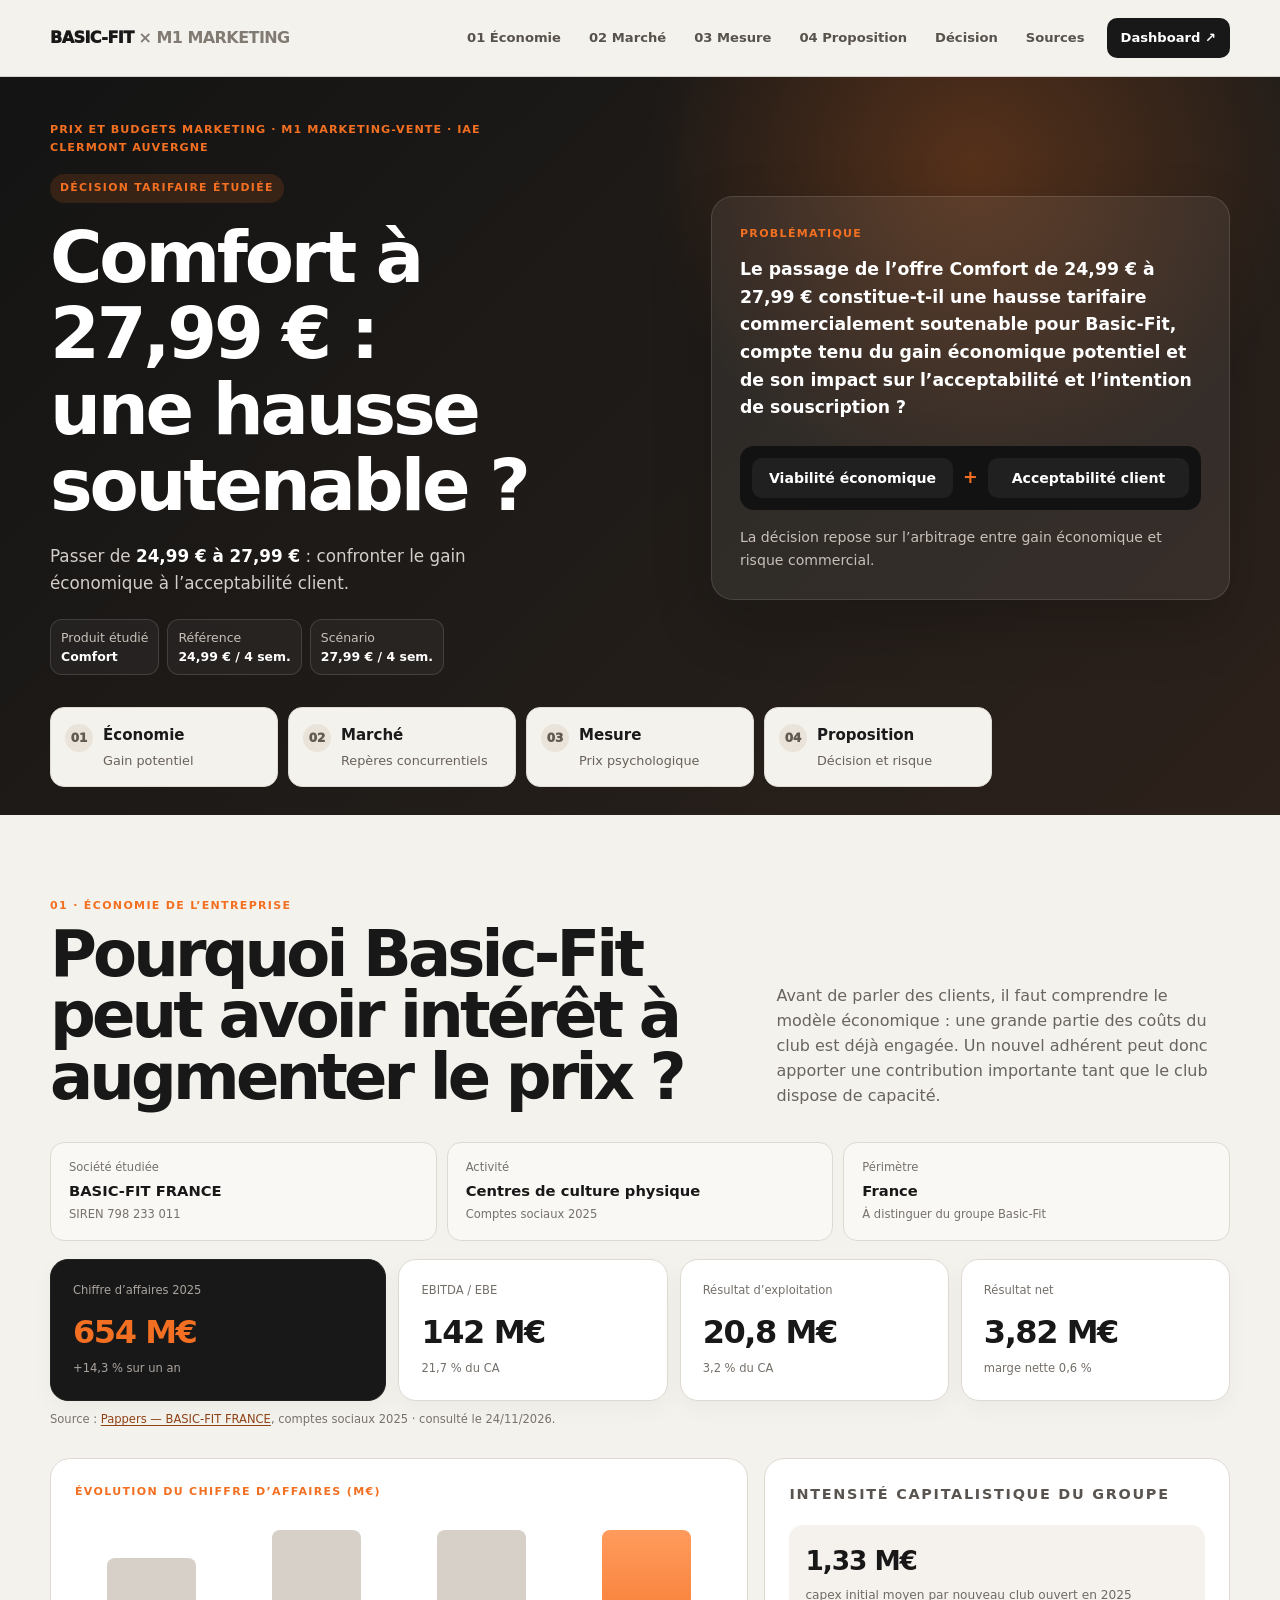
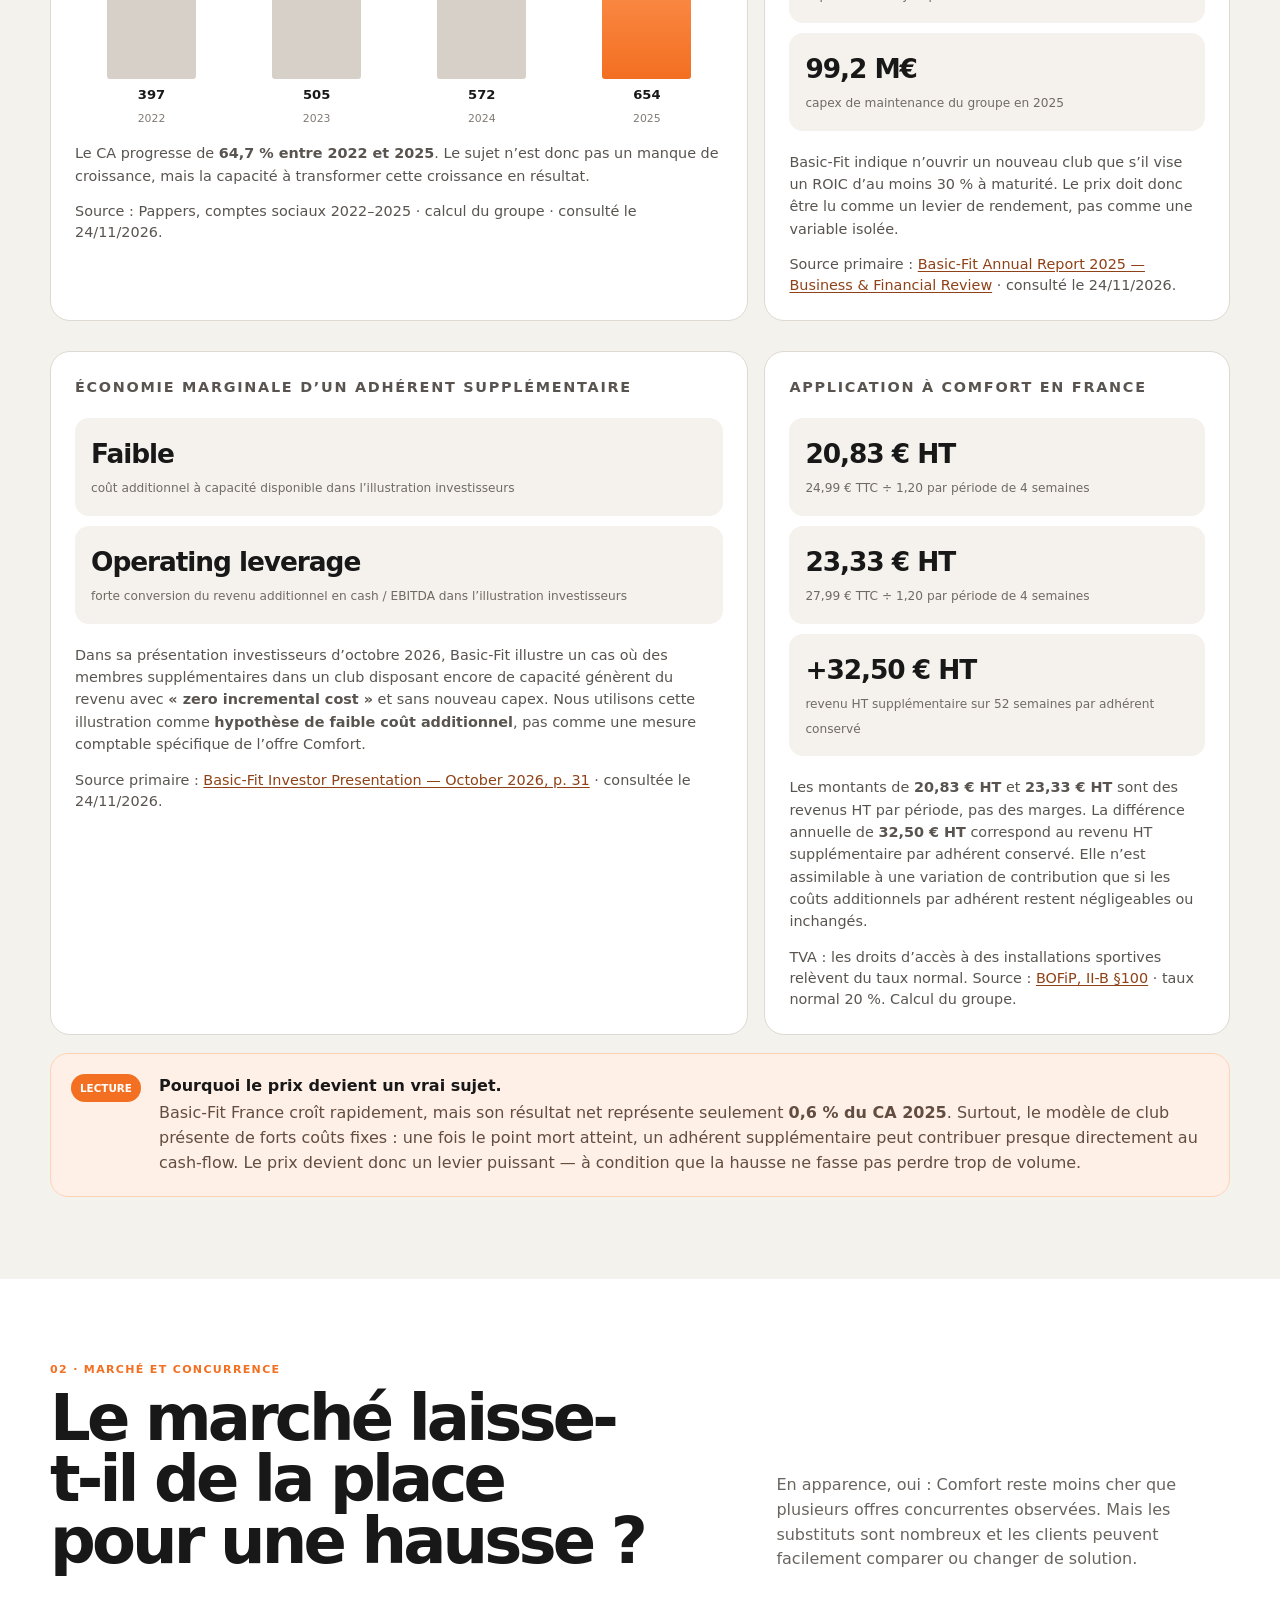
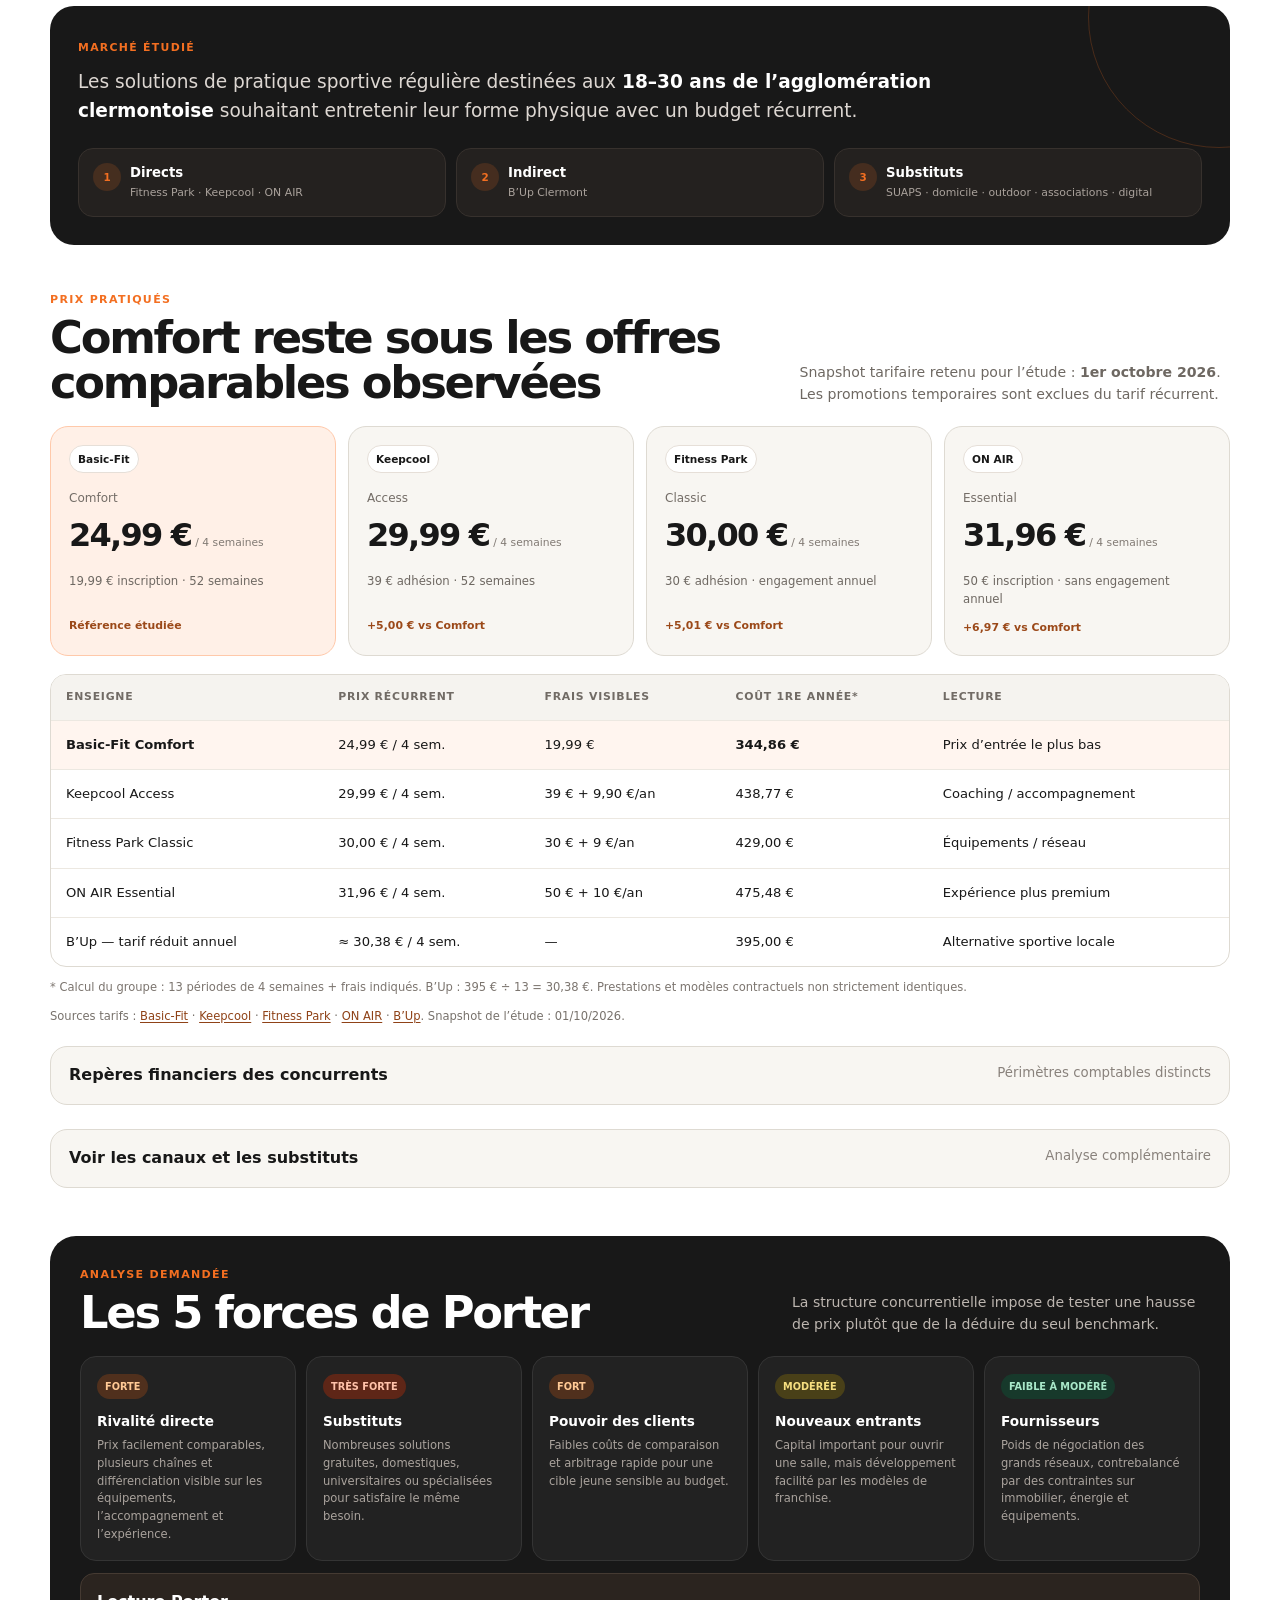
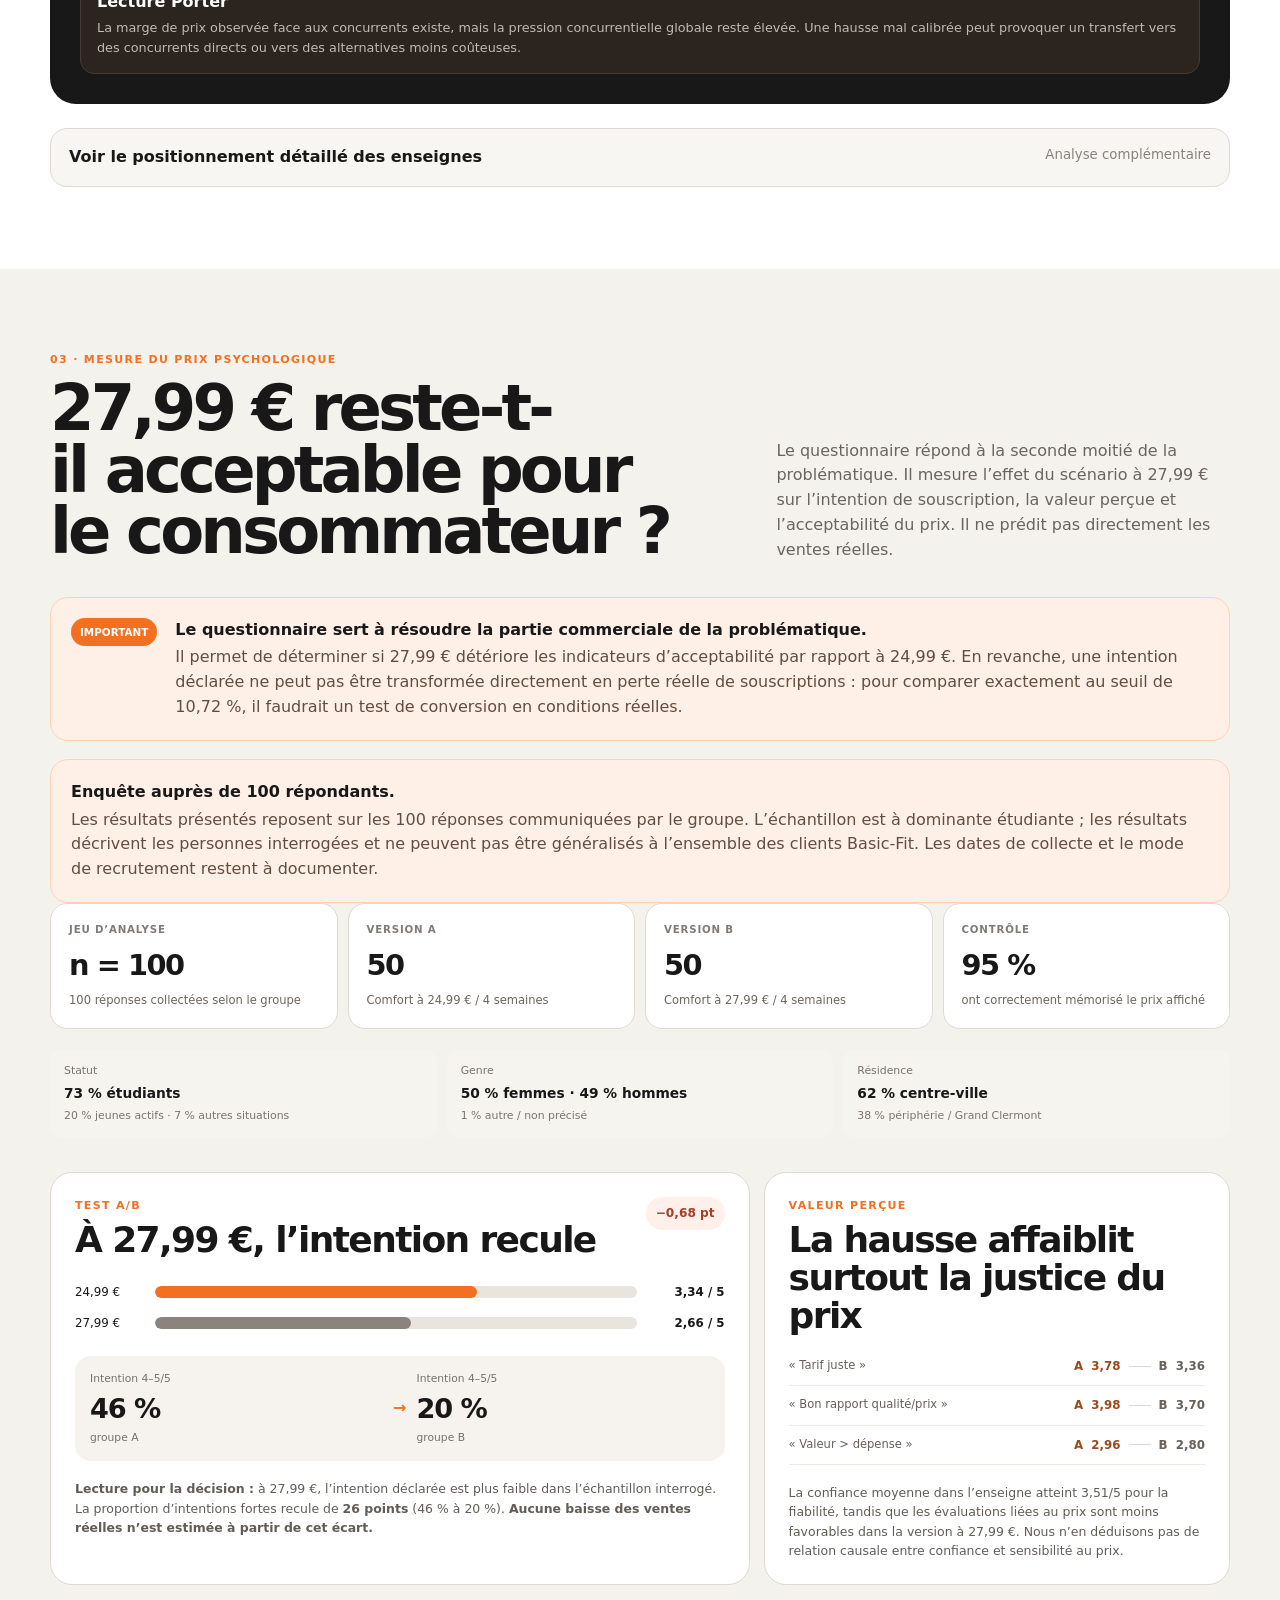
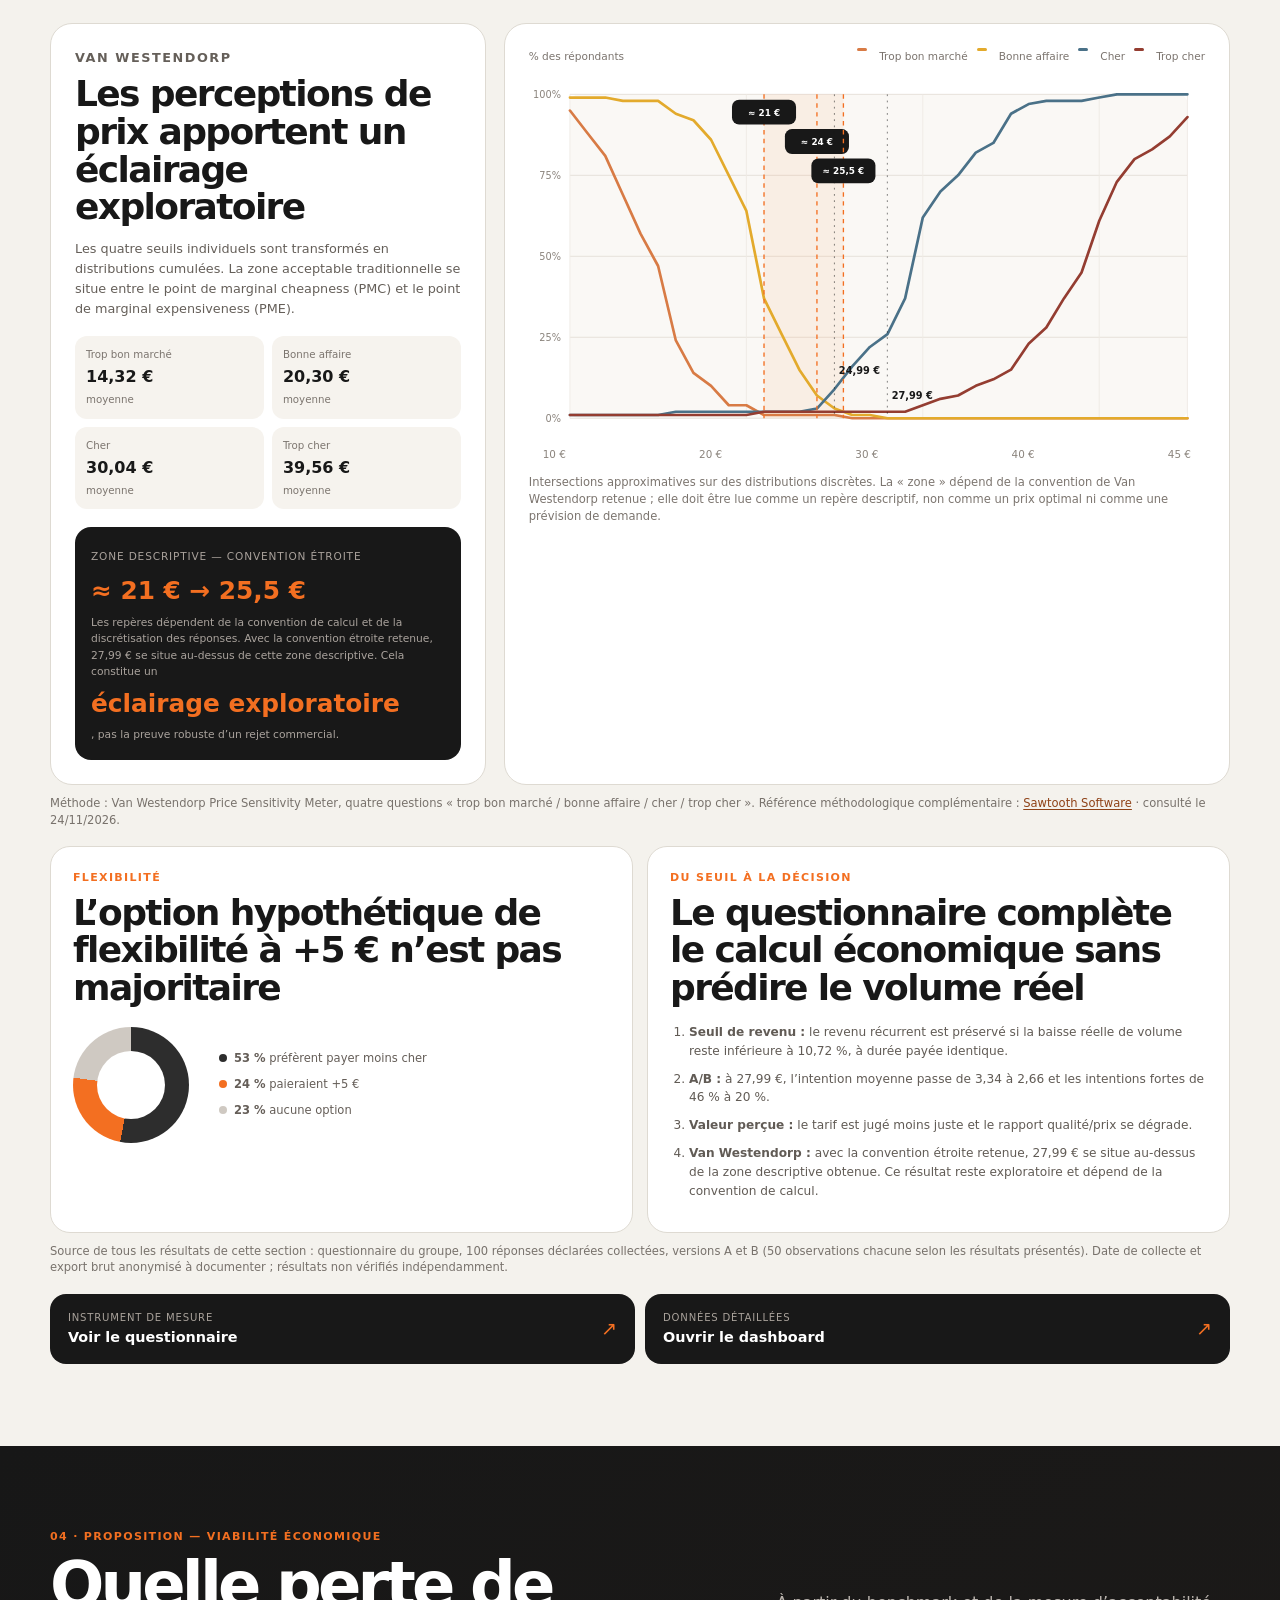
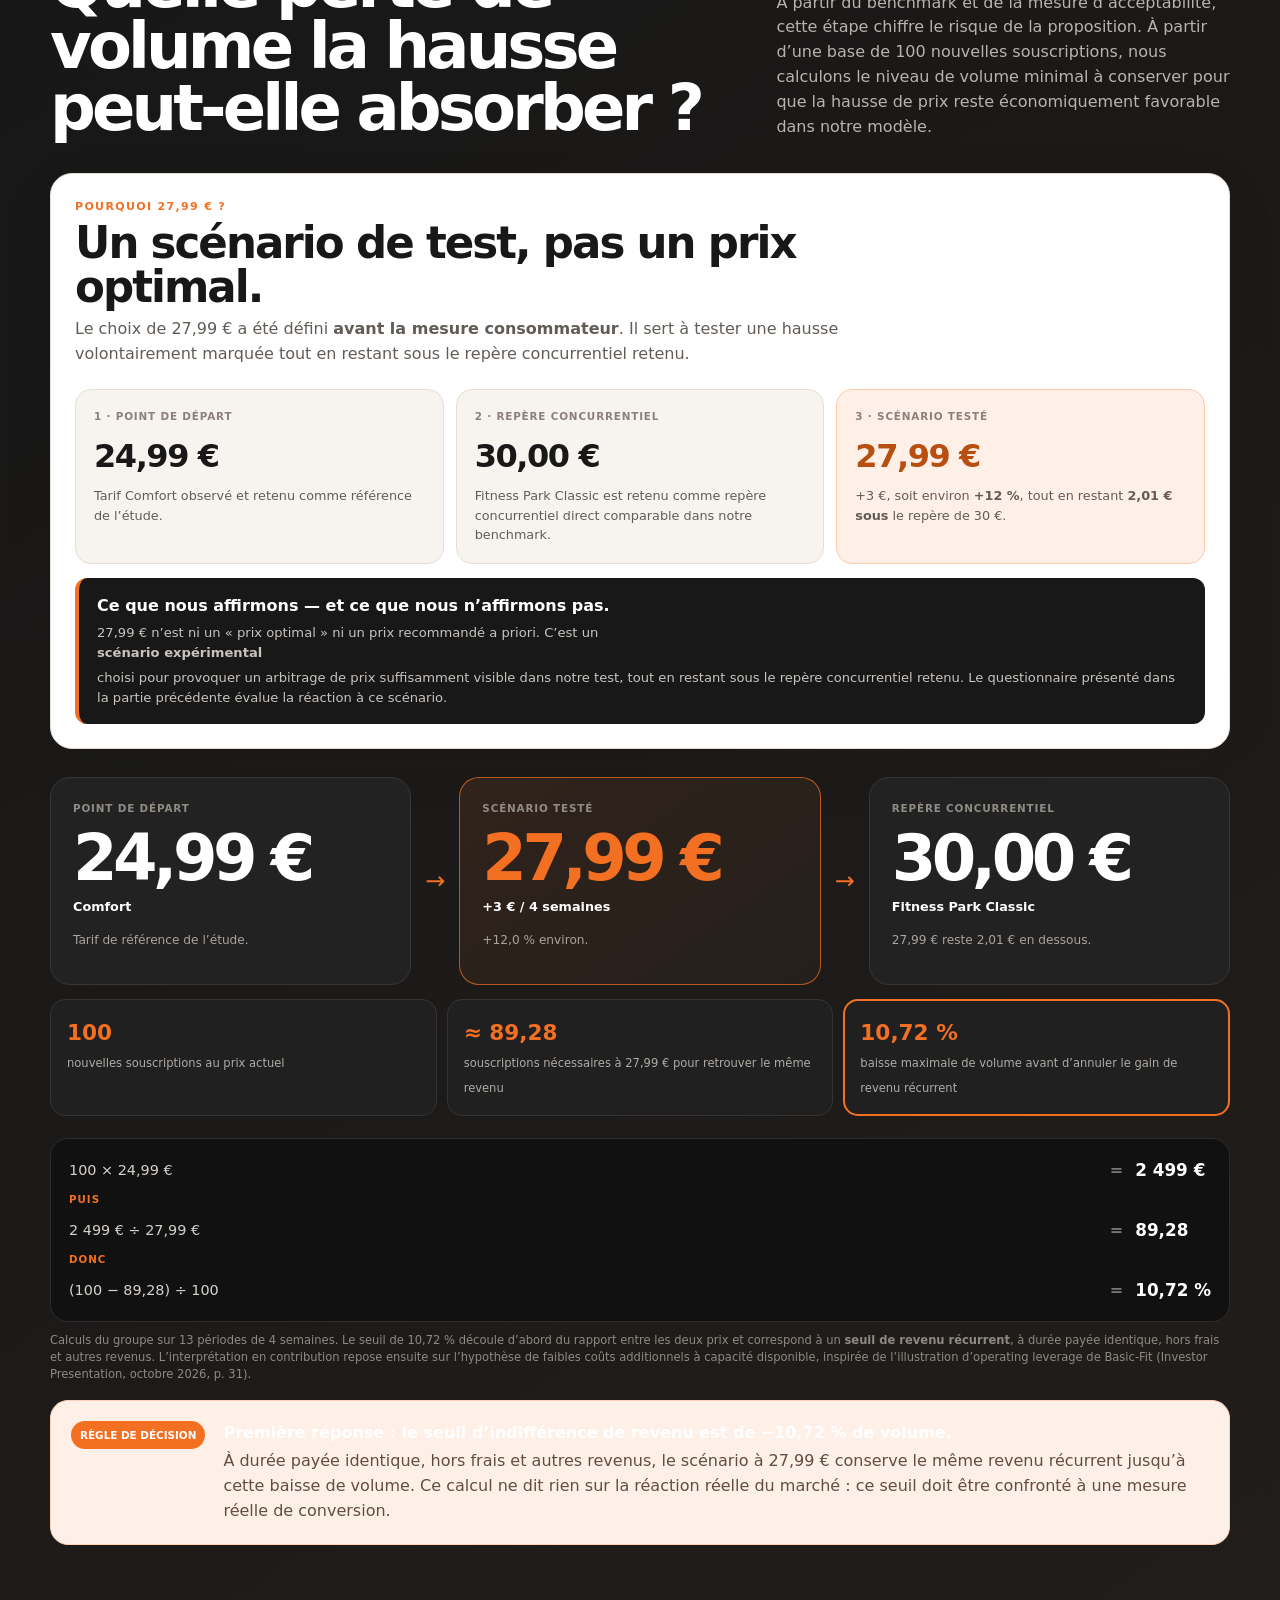
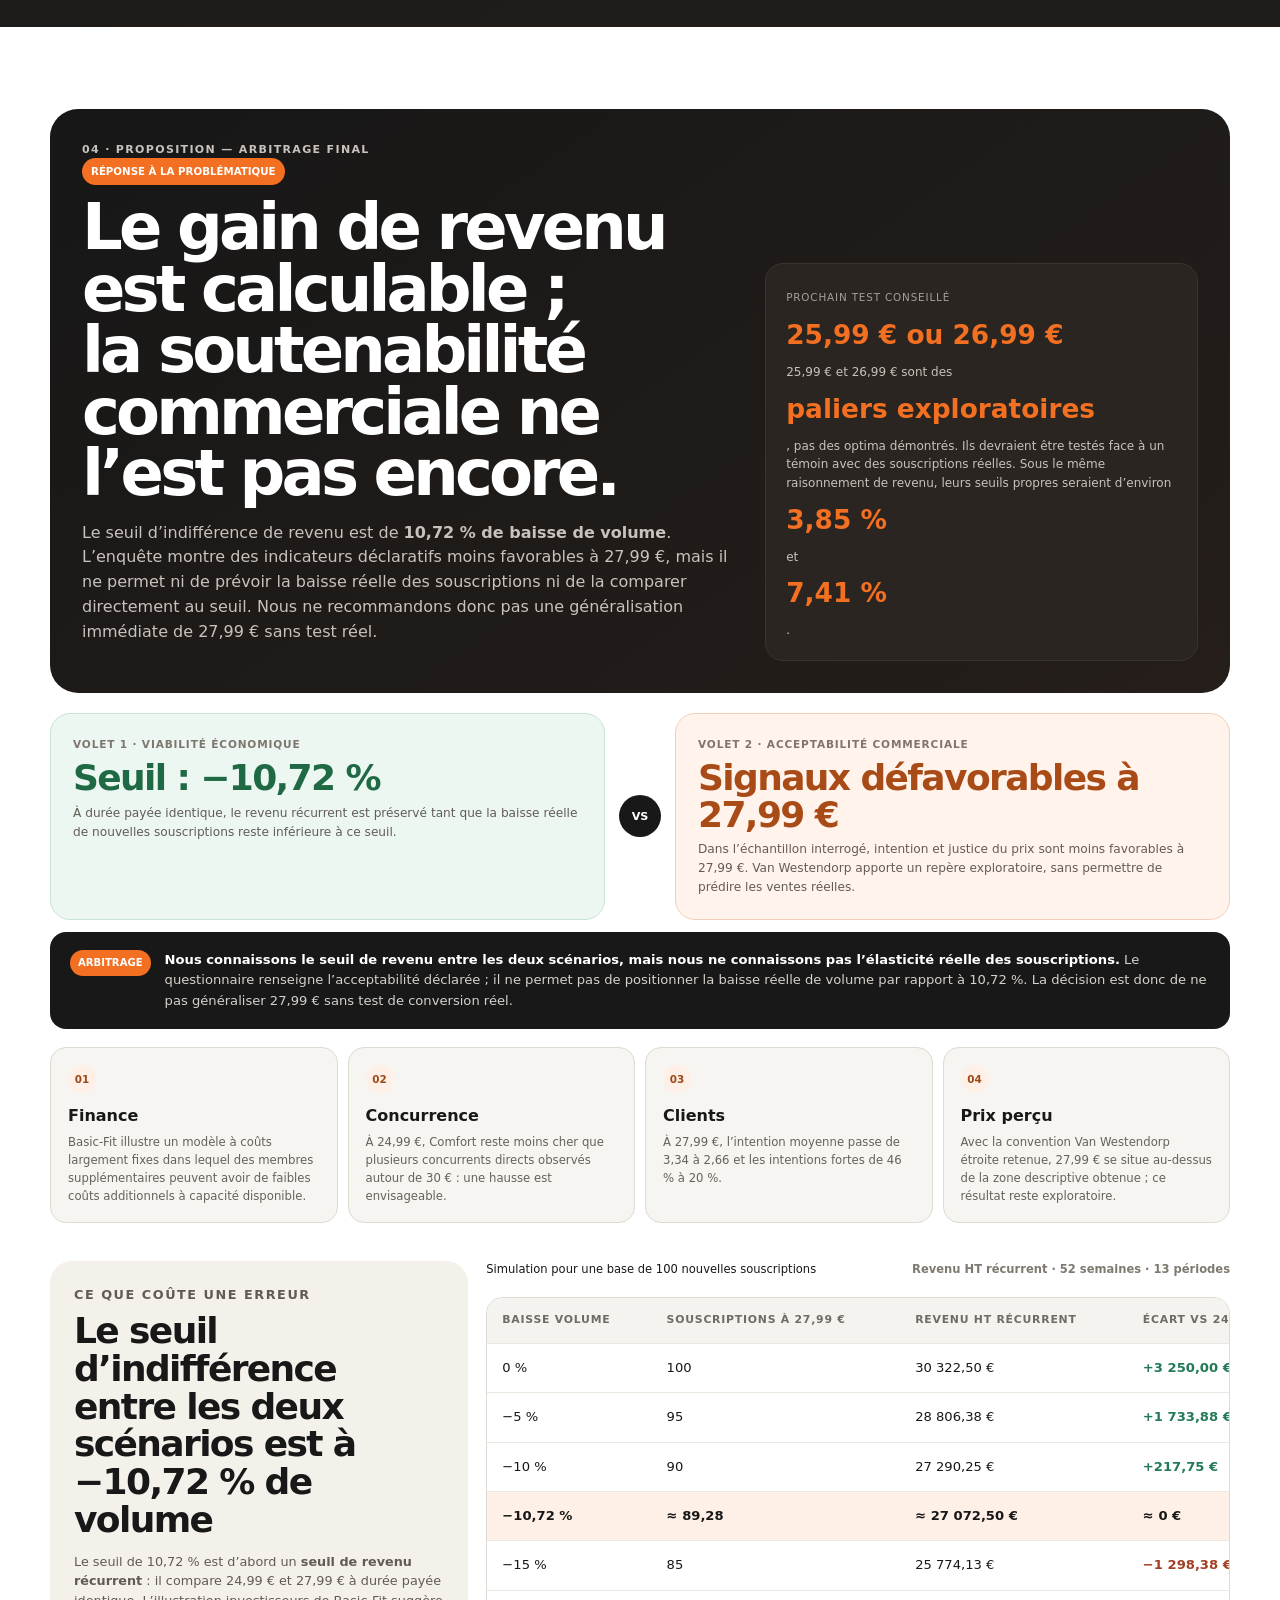
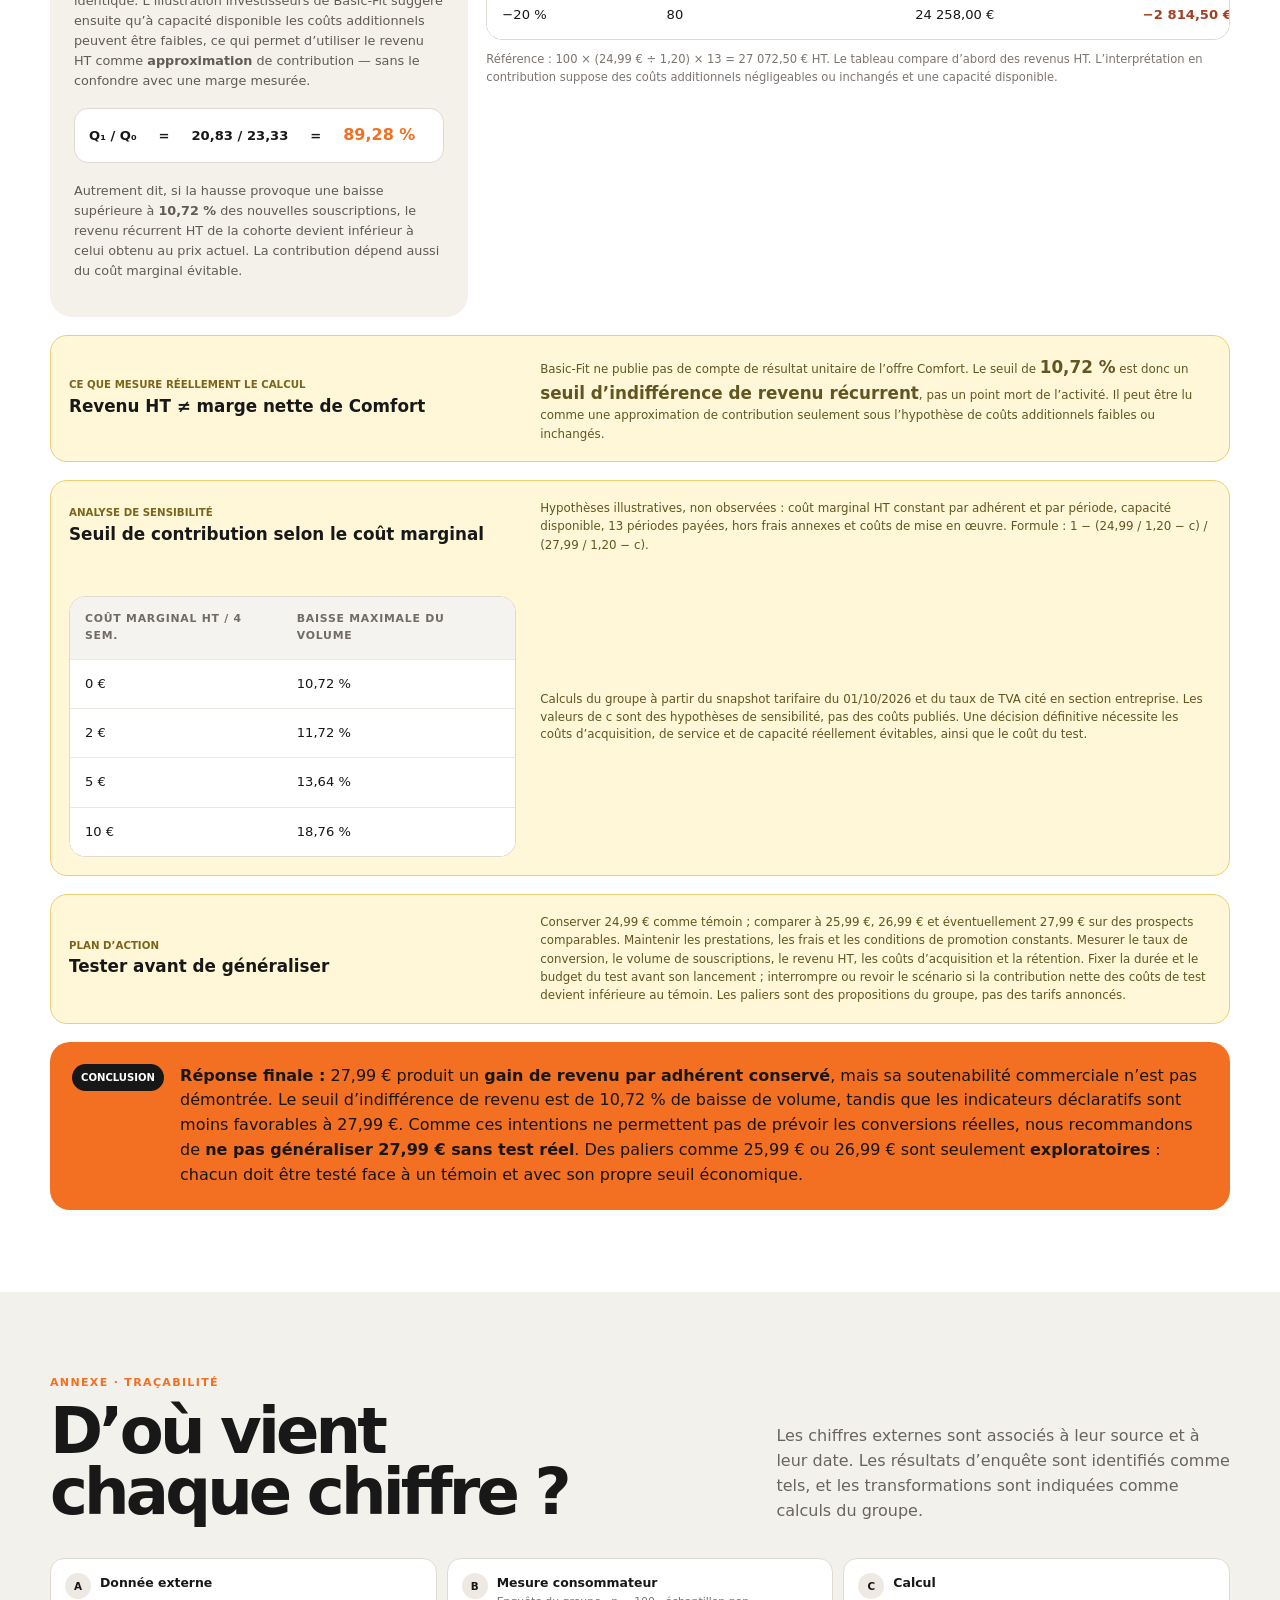
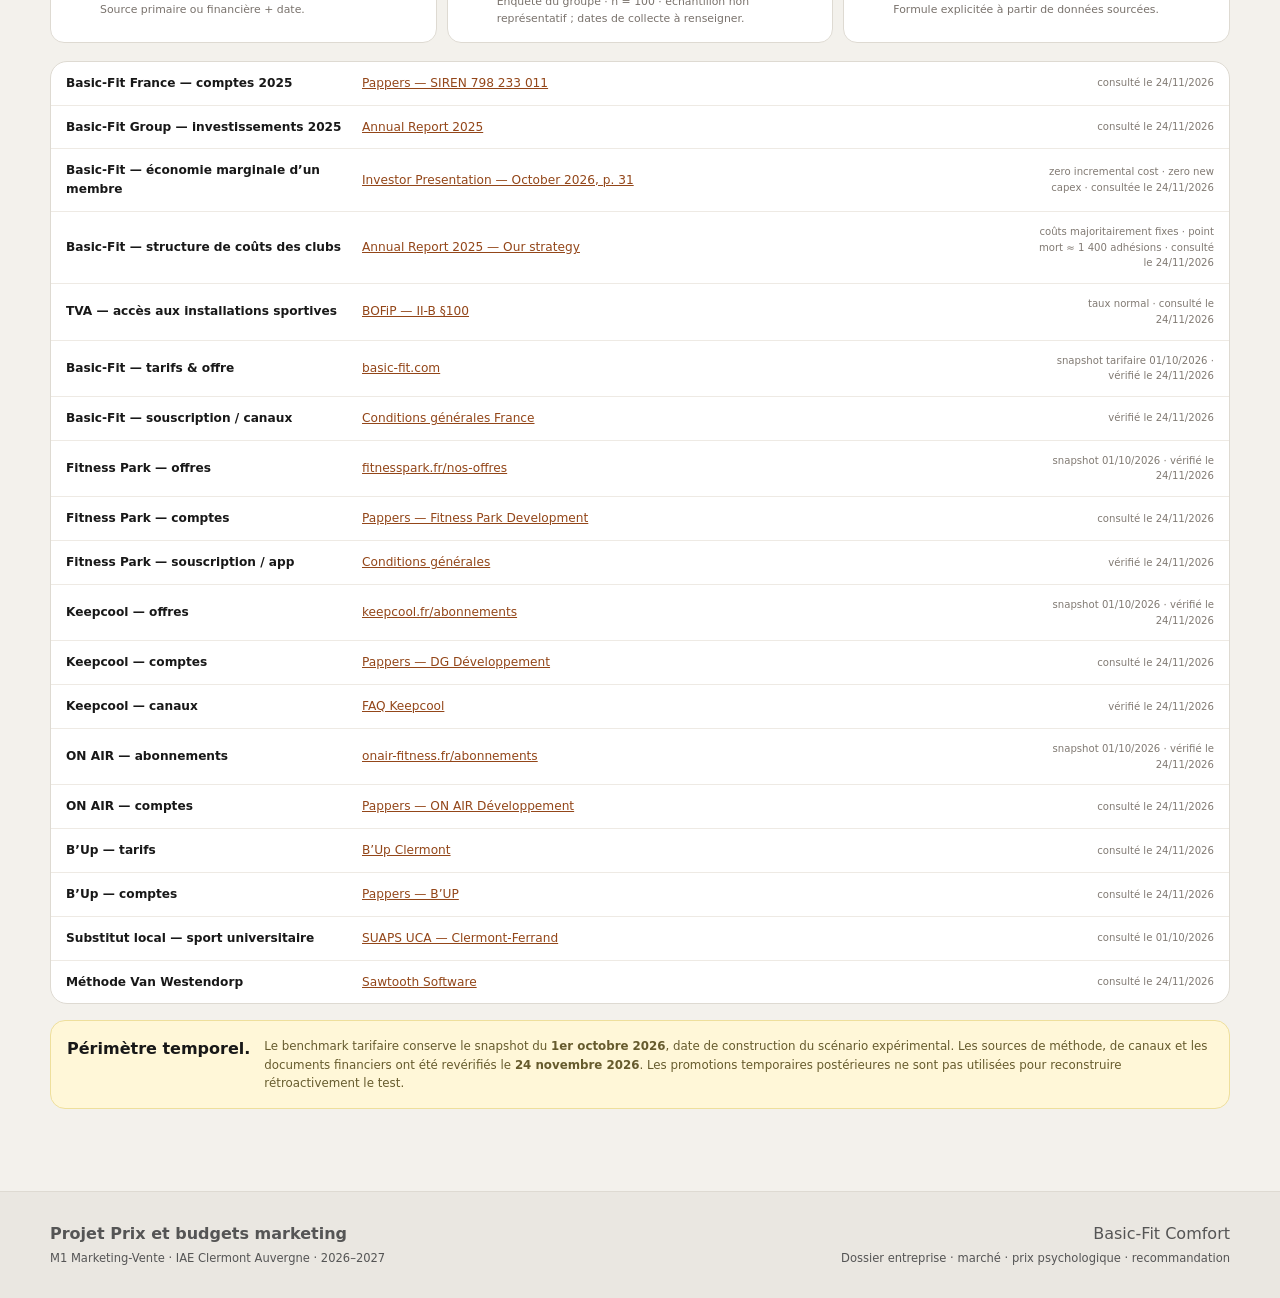
==== commit e7a3cb64: "Clarifier les 100 réponses déclarées et renforcer le protocole de décision" ====
--- a/index.html
+++ b/index.html
@@ -240,8 +240,8 @@
       <div><strong>Le questionnaire sert à résoudre la partie commerciale de la problématique.</strong><p>Il permet de déterminer si 27,99 € détériore les indicateurs d’acceptabilité par rapport à 24,99 €. En revanche, une intention déclarée ne peut pas être transformée directement en perte réelle de souscriptions&nbsp;: pour comparer exactement au seuil de 10,72 %, il faudrait un test de conversion en conditions réelles.</p></div>
     </div>
 
-    <div class="insight-banner"><div><strong>Statut de la collecte : résultats réels à isoler avant remise.</strong><p>La base mixte de 100 observations ne constitue pas un échantillon de 100 personnes réelles vérifié. Les résultats ci-dessous illustrent la méthode et ne valident pas empiriquement une décision. Il faut isoler les réponses authentiques, documenter leurs dates et modalités de collecte, puis recalculer les indicateurs A/B et Van Westendorp sur cette seule base.</p></div></div><div class="method-grid">
-      <article><span>Jeu d’analyse</span><strong>n = 100</strong><p>Base mixte utilisée pour illustrer le protocole</p></article>
+    <div class="insight-banner"><div><strong>Enquête auprès de 100 répondants.</strong><p>Les résultats présentés reposent sur les 100 réponses communiquées par le groupe. L’échantillon est à dominante étudiante ; les résultats décrivent les personnes interrogées et ne peuvent pas être généralisés à l’ensemble des clients Basic-Fit. Les dates de collecte et le mode de recrutement restent à documenter.</p></div></div><div class="method-grid">
+      <article><span>Jeu d’analyse</span><strong>n = 100</strong><p>100 réponses collectées selon le groupe</p></article>
       <article><span>Version A</span><strong>50</strong><p>Comfort à 24,99 € / 4 semaines</p></article>
       <article><span>Version B</span><strong>50</strong><p>Comfort à 27,99 € / 4 semaines</p></article>
       <article><span>Contrôle</span><strong>95 %</strong><p>ont correctement mémorisé le prix affiché</p></article>
@@ -264,7 +264,7 @@
           <i>→</i>
           <div><span>Intention 4–5/5</span><strong>20 %</strong><small>groupe B</small></div>
         </div>
-        <p class="interpretation"><strong>Lecture pour la décision&nbsp;:</strong> à 27,99 €, l’intention déclarée est plus faible dans le jeu analysé. La proportion d’intentions fortes recule de <strong>26 points</strong> (46 % à 20 %). <strong>Aucune baisse des ventes réelles n’est estimée à partir de cet écart.</strong></p>
+        <p class="interpretation"><strong>Lecture pour la décision&nbsp;:</strong> à 27,99 €, l’intention déclarée est plus faible dans l’échantillon interrogé. La proportion d’intentions fortes recule de <strong>26 points</strong> (46 % à 20 %). <strong>Aucune baisse des ventes réelles n’est estimée à partir de cet écart.</strong></p>
       </article>
 
       <article class="perception-card">
@@ -311,7 +311,7 @@
       </article>
     </div>
 
-    <div class="survey-links">
+    <p class="source-line">Source de tous les résultats de cette section : questionnaire du groupe, 100 réponses déclarées collectées, versions A et B (50 observations chacune selon les résultats présentés). Date de collecte et export brut anonymisé à documenter ; résultats non vérifiés indépendamment.</p><div class="survey-links">
       <a href="https://basicfit-prix-m1.floot.app/questionnaire" target="_blank" rel="noopener"><span>Instrument de mesure</span><b>Voir le questionnaire</b><i>↗</i></a>
       <a href="https://basicfit-prix-m1.floot.app/dashboard" target="_blank" rel="noopener"><span>Données détaillées</span><b>Ouvrir le dashboard</b><i>↗</i></a>
     </div>
@@ -322,7 +322,7 @@
   <div class="wrap">
     <header class="section-head inverse">
       <div><p class="section-kicker">04 · Proposition — viabilité économique</p><h2>Quelle perte de volume la hausse peut-elle absorber&nbsp;?</h2></div>
-      <p>Cette étape répond à la première moitié de la problématique. À partir d’une base de 100 nouvelles souscriptions, nous calculons le niveau de volume minimal à conserver pour que la hausse de prix reste économiquement favorable dans notre modèle.</p>
+      <p>À partir du benchmark et de la mesure d’acceptabilité, cette étape chiffre le risque de la proposition. À partir d’une base de 100 nouvelles souscriptions, nous calculons le niveau de volume minimal à conserver pour que la hausse de prix reste économiquement favorable dans notre modèle.</p>
     </header>
     <div class="choice-rationale">
       <div class="choice-rationale-head">
@@ -349,7 +349,7 @@
       </div>
       <div class="choice-rationale-note">
         <strong>Ce que nous affirmons — et ce que nous n’affirmons pas.</strong>
-        <p>27,99 € n’est ni un « prix optimal » ni un prix recommandé a priori. C’est un <strong>scénario expérimental</strong> choisi pour provoquer un arbitrage de prix suffisamment visible dans notre test, tout en restant sous le repère concurrentiel retenu. Le questionnaire intervient ensuite pour évaluer la réaction à ce scénario.</p>
+        <p>27,99 € n’est ni un « prix optimal » ni un prix recommandé a priori. C’est un <strong>scénario expérimental</strong> choisi pour provoquer un arbitrage de prix suffisamment visible dans notre test, tout en restant sous le repère concurrentiel retenu. Le questionnaire présenté dans la partie précédente évalue la réaction à ce scénario.</p>
       </div>
     </div>
 
@@ -389,7 +389,7 @@
         <div>
           <span class="verdict">Réponse à la problématique</span>
           <h2>Le gain de revenu est calculable ; la soutenabilité commerciale ne l’est pas encore.</h2>
-          <p>Le seuil d’indifférence de revenu est de <strong>10,72 % de baisse de volume</strong>. Le jeu d’analyse montre des indicateurs déclaratifs moins favorables à 27,99 €, mais il ne permet ni de prévoir la baisse réelle des souscriptions ni de la comparer directement au seuil. Nous ne recommandons donc pas une généralisation immédiate de 27,99 € sans test réel.</p>
+          <p>Le seuil d’indifférence de revenu est de <strong>10,72 % de baisse de volume</strong>. L’enquête montre des indicateurs déclaratifs moins favorables à 27,99 €, mais il ne permet ni de prévoir la baisse réelle des souscriptions ni de la comparer directement au seuil. Nous ne recommandons donc pas une généralisation immédiate de 27,99 € sans test réel.</p>
         </div>
         <aside>
           <span>Prochain test conseillé</span>
@@ -409,7 +409,7 @@
       <article class="arbitrage-card commercial">
         <span>Volet 2 · Acceptabilité commerciale</span>
         <strong>Signaux défavorables à 27,99 €</strong>
-        <p>Dans le jeu d’analyse, intention et justice du prix sont moins favorables à 27,99 €. Van Westendorp apporte un repère exploratoire, sans permettre de prédire les ventes réelles.</p>
+        <p>Dans l’échantillon interrogé, intention et justice du prix sont moins favorables à 27,99 €. Van Westendorp apporte un repère exploratoire, sans permettre de prédire les ventes réelles.</p>
       </article>
     </div>
 
@@ -431,7 +431,7 @@
         <h3>Le seuil d’indifférence entre les deux scénarios est à −10,72 % de volume</h3>
         <p>Le seuil de 10,72 % est d’abord un <strong>seuil de revenu récurrent</strong> : il compare 24,99 € et 27,99 € à durée payée identique. L’illustration investisseurs de Basic-Fit suggère ensuite qu’à capacité disponible les coûts additionnels peuvent être faibles, ce qui permet d’utiliser le revenu HT comme <strong>approximation</strong> de contribution — sans le confondre avec une marge mesurée.</p>
         <div class="formula"><span>Q₁ / Q₀</span><b>=</b><span>20,83 / 23,33</span><b>=</b><strong>89,28 %</strong></div>
-        <p>Autrement dit, si la hausse provoque une baisse supérieure à <strong>10,72 %</strong> des nouvelles souscriptions, la contribution marginale estimée de la cohorte devient inférieure à celle obtenue au prix actuel.</p>
+        <p>Autrement dit, si la hausse provoque une baisse supérieure à <strong>10,72 %</strong> des nouvelles souscriptions, le revenu récurrent HT de la cohorte devient inférieur à celui obtenu au prix actuel. La contribution dépend aussi du coût marginal évitable.</p>
       </div>
 
       <div class="risk-table-wrap">
@@ -459,9 +459,9 @@
     </div>
 
     <div class="profit-caveat"><div><span>Analyse de sensibilité</span><strong>Seuil de contribution selon le coût marginal</strong></div><p>Hypothèses illustratives, non observées : coût marginal HT constant par adhérent et par période, capacité disponible, 13 périodes payées, hors frais annexes et coûts de mise en œuvre. Formule : 1 − (24,99 / 1,20 − c) / (27,99 / 1,20 − c).</p><div class="table-scroll"><table class="benchmark-table"><thead><tr><th>Coût marginal HT / 4 sem.</th><th>Baisse maximale du volume</th><th>Écart de contribution à −15 % de volume / 52 sem.</th></tr></thead><tbody><tr><td>0 €</td><td>10,72 %</td><td>-1 298,38 €</td></tr><tr><td>2 €</td><td>11,72 %</td><td>-908,38 €</td></tr><tr><td>5 €</td><td>13,64 %</td><td>-323,38 €</td></tr><tr><td>10 €</td><td>18,76 %</td><td>651,63 €</td></tr></tbody></table></div><p class="note">Calculs du groupe à partir du snapshot tarifaire du 01/10/2026 et du taux de TVA cité en section entreprise. Les valeurs de c sont des hypothèses de sensibilité, pas des coûts publiés. Une décision définitive nécessite les coûts d’acquisition, de service et de capacité réellement évitables, ainsi que le coût du test.</p></div>
-    <div class="final-takeaway">
+    <div class="profit-caveat"><div><span>Plan d’action</span><strong>Tester avant de généraliser</strong></div><p>Conserver 24,99 € comme témoin ; comparer à 25,99 €, 26,99 € et éventuellement 27,99 € sur des prospects comparables. Maintenir les prestations, les frais et les conditions de promotion constants. Mesurer le taux de conversion, le volume de souscriptions, le revenu HT, les coûts d’acquisition et la rétention. Fixer la durée et le budget du test avant son lancement ; interrompre ou revoir le scénario si la contribution nette des coûts de test devient inférieure au témoin. Les paliers sont des propositions du groupe, pas des tarifs annoncés.</p></div><div class="final-takeaway">
       <span>Conclusion</span>
-      <p><strong>Réponse finale&nbsp;:</strong> 27,99 € produit un <strong>gain de revenu par adhérent conservé</strong>, mais sa soutenabilité commerciale n’est pas démontrée. Le seuil d’indifférence de revenu est de 10,72 % de baisse de volume, tandis que les indicateurs déclaratifs sont moins favorables à 27,99 €. Comme ces intentions ne permettent pas de prévoir les conversions réelles, nous recommandons de <strong>ne pas généraliser 27,99 € sans test réel</strong>. Les résultats de la base mixte ne permettent pas de conclure sur les consommateurs réels. Des paliers comme 25,99 € ou 26,99 € sont seulement <strong>exploratoires</strong> : chacun doit être testé face à un témoin et avec son propre seuil économique.</p>
+      <p><strong>Réponse finale&nbsp;:</strong> 27,99 € produit un <strong>gain de revenu par adhérent conservé</strong>, mais sa soutenabilité commerciale n’est pas démontrée. Le seuil d’indifférence de revenu est de 10,72 % de baisse de volume, tandis que les indicateurs déclaratifs sont moins favorables à 27,99 €. Comme ces intentions ne permettent pas de prévoir les conversions réelles, nous recommandons de <strong>ne pas généraliser 27,99 € sans test réel</strong>. Des paliers comme 25,99 € ou 26,99 € sont seulement <strong>exploratoires</strong> : chacun doit être testé face à un témoin et avec son propre seuil économique.</p>
     </div>
   </div>
 </section>
@@ -475,7 +475,7 @@
 
     <div class="source-policy">
       <div><span>A</span><b>Donnée externe</b><p>Source primaire ou financière + date.</p></div>
-      <div><span>B</span><b>Mesure consommateur</b><p>Jeu d’analyse mixte · n = 100 · usage illustratif, non représentatif.</p></div>
+      <div><span>B</span><b>Mesure consommateur</b><p>Enquête du groupe · n = 100 · échantillon non représentatif ; dates de collecte à renseigner.</p></div>
       <div><span>C</span><b>Calcul</b><p>Formule explicitée à partir de données sourcées.</p></div>
     </div>
 
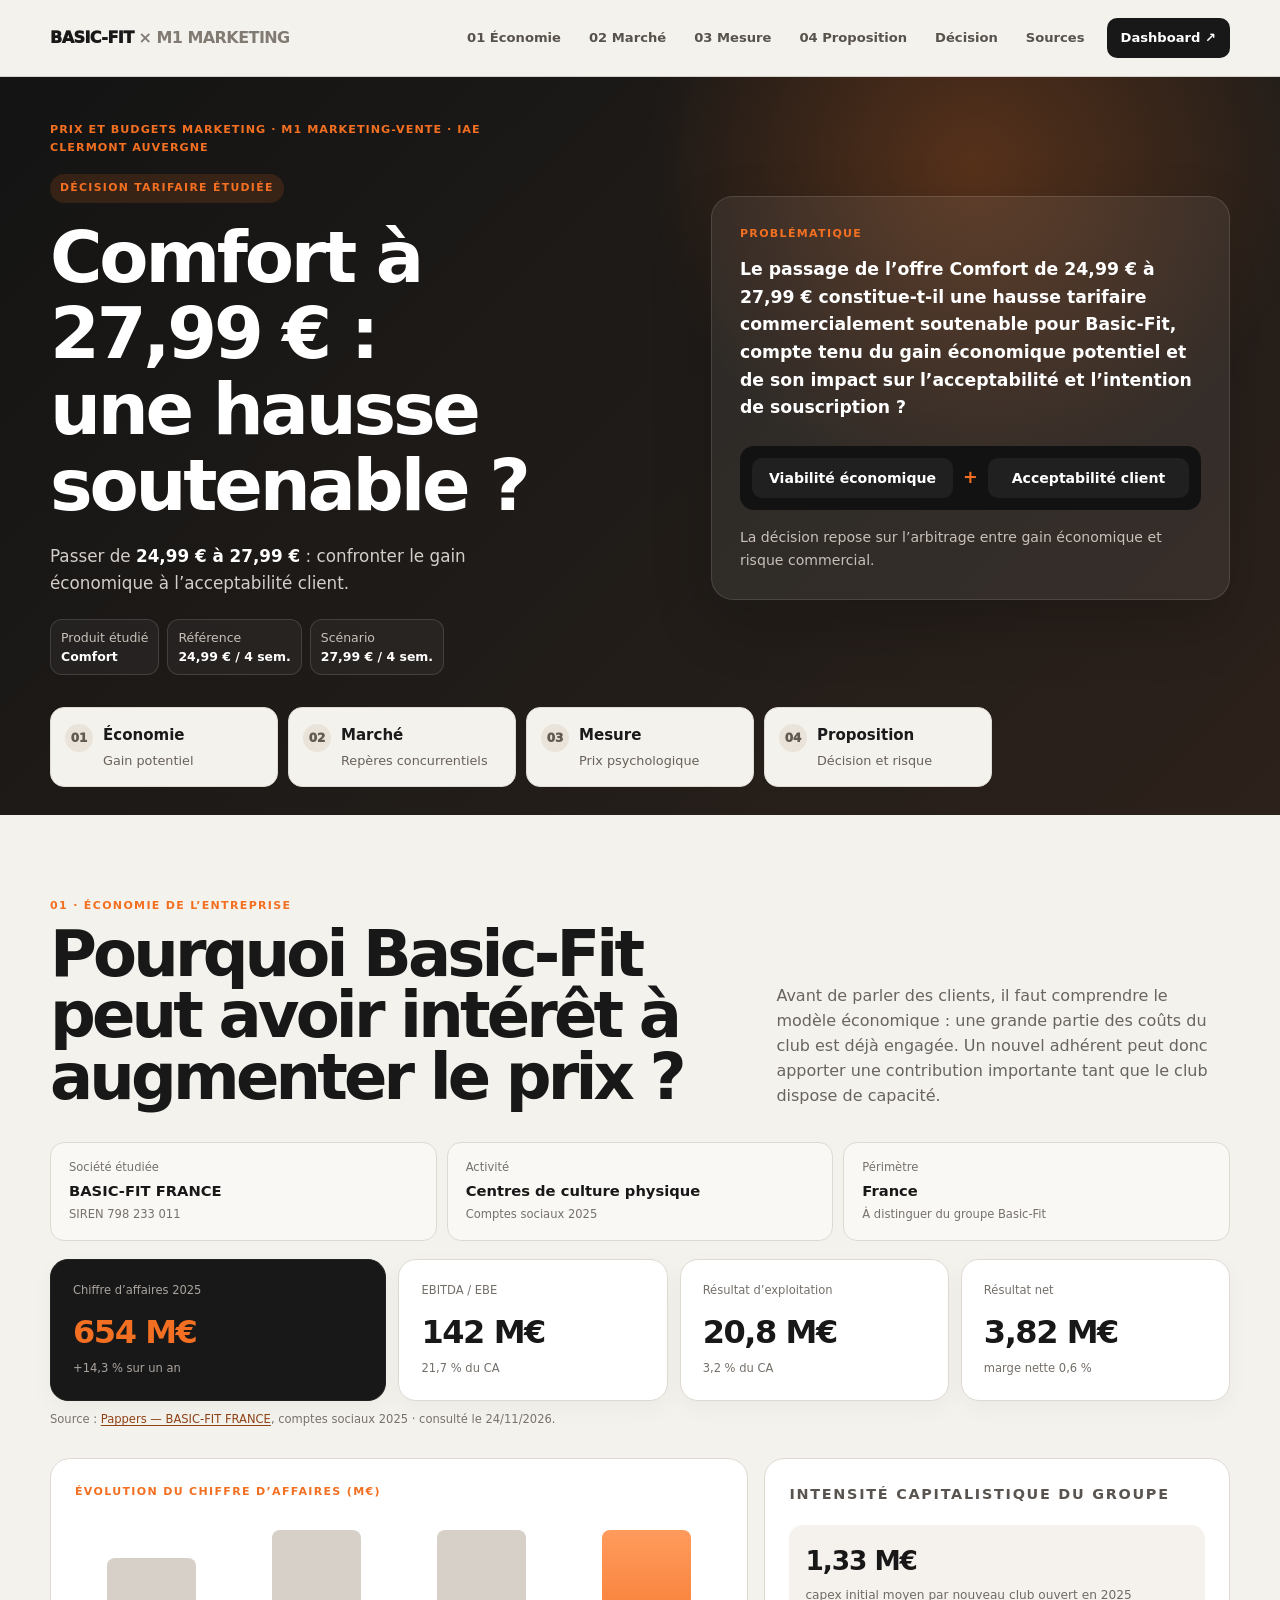
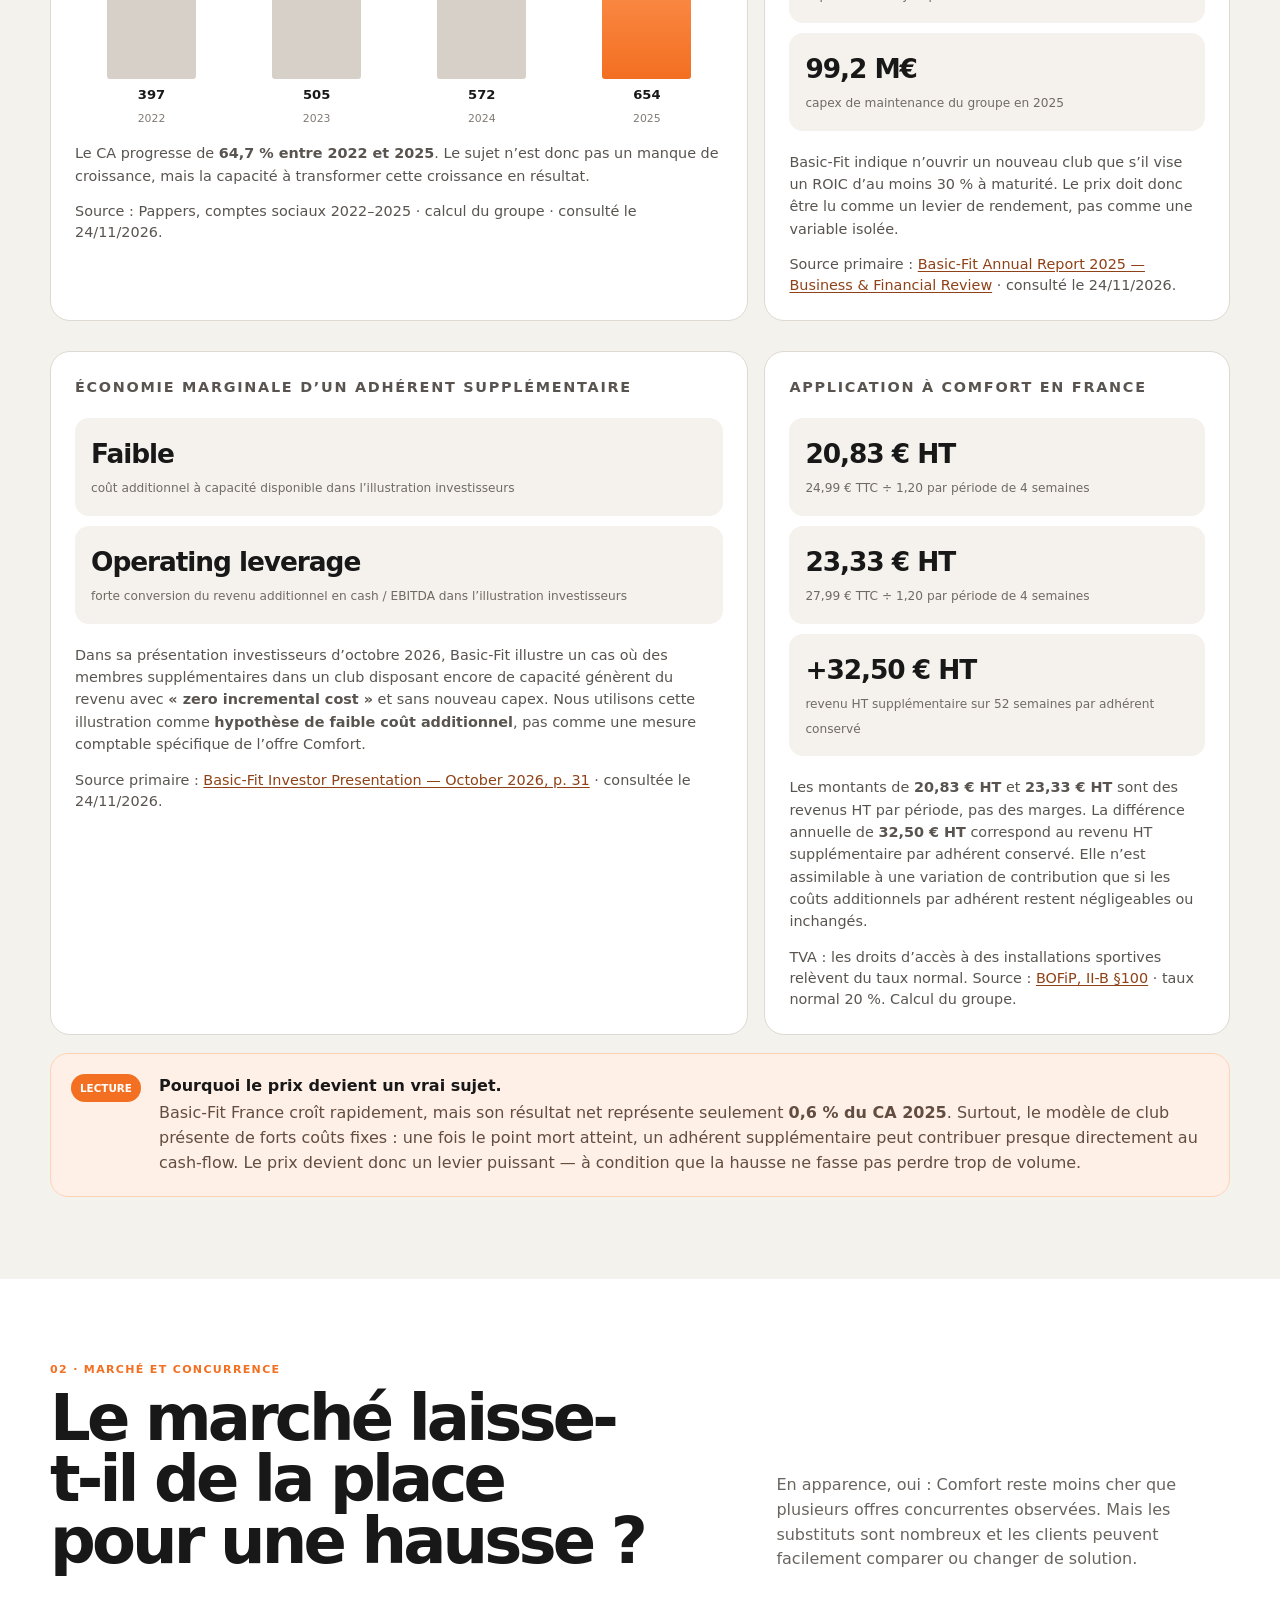
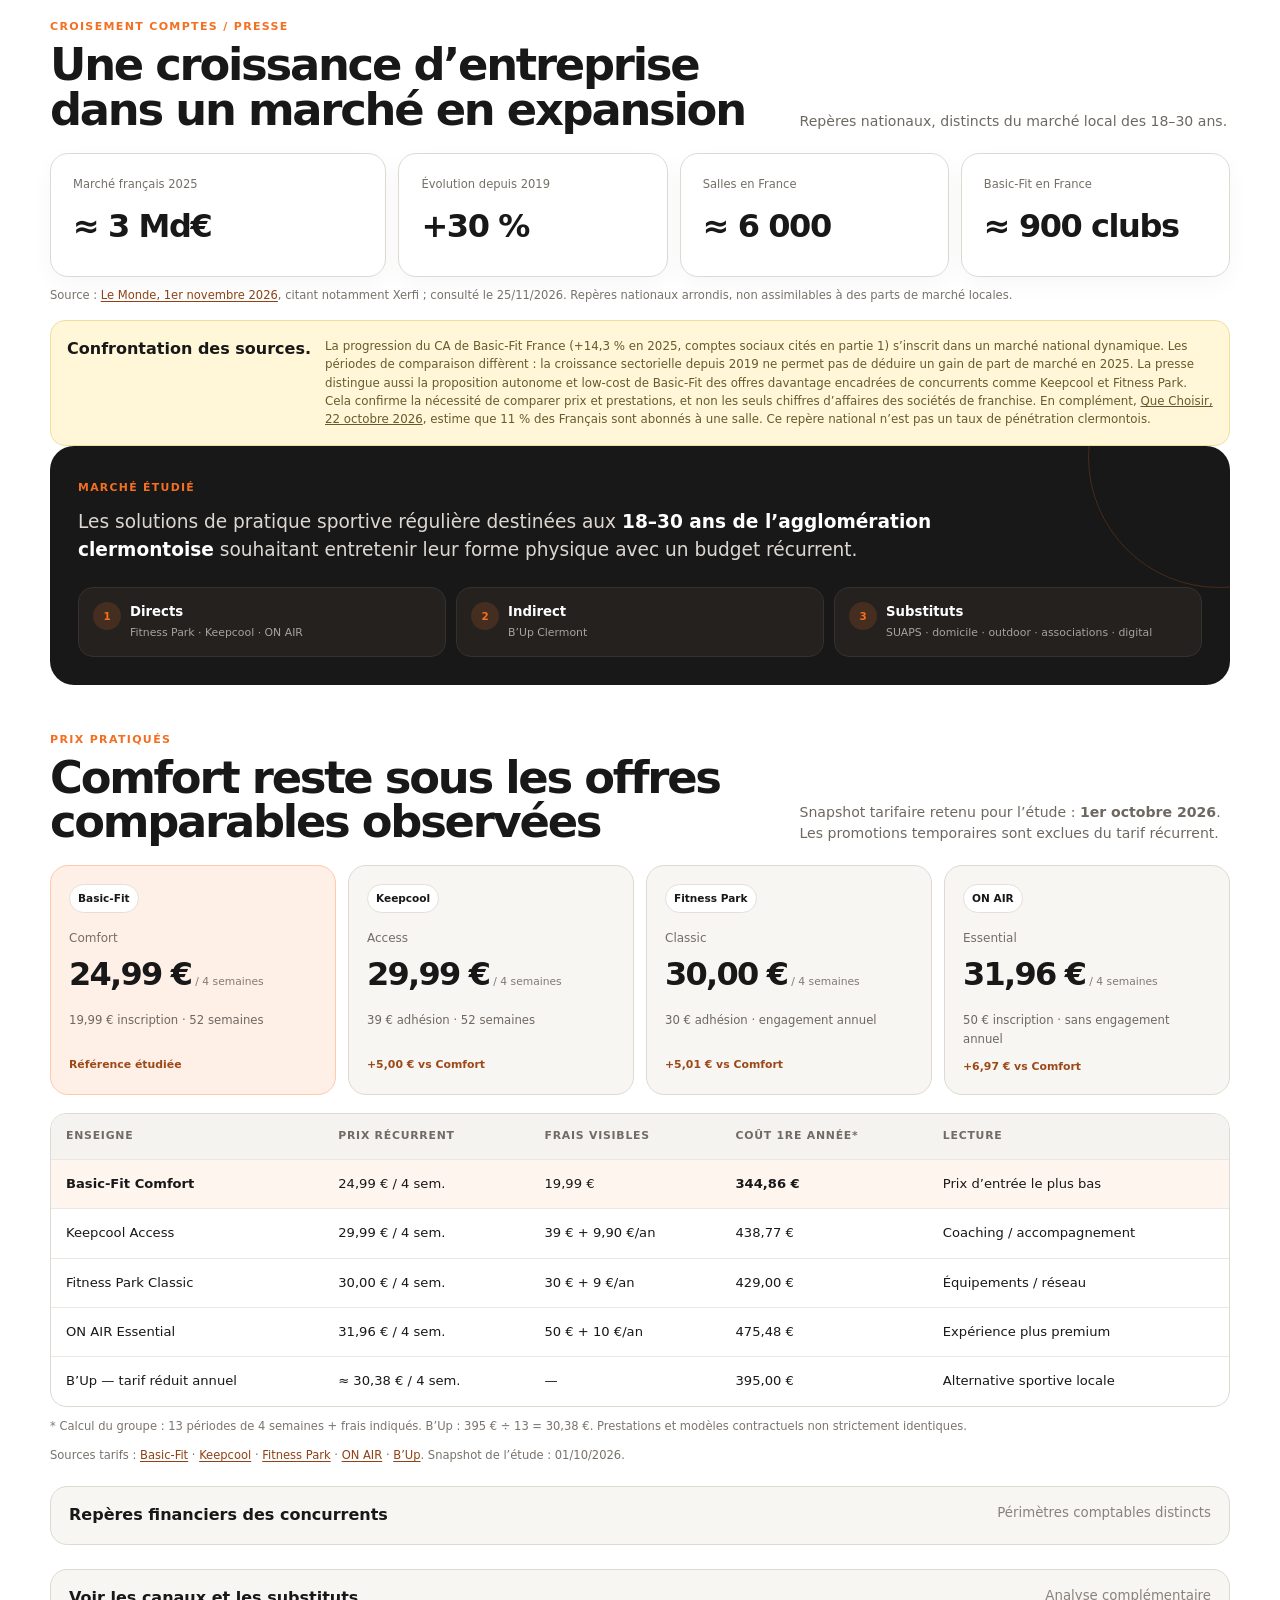
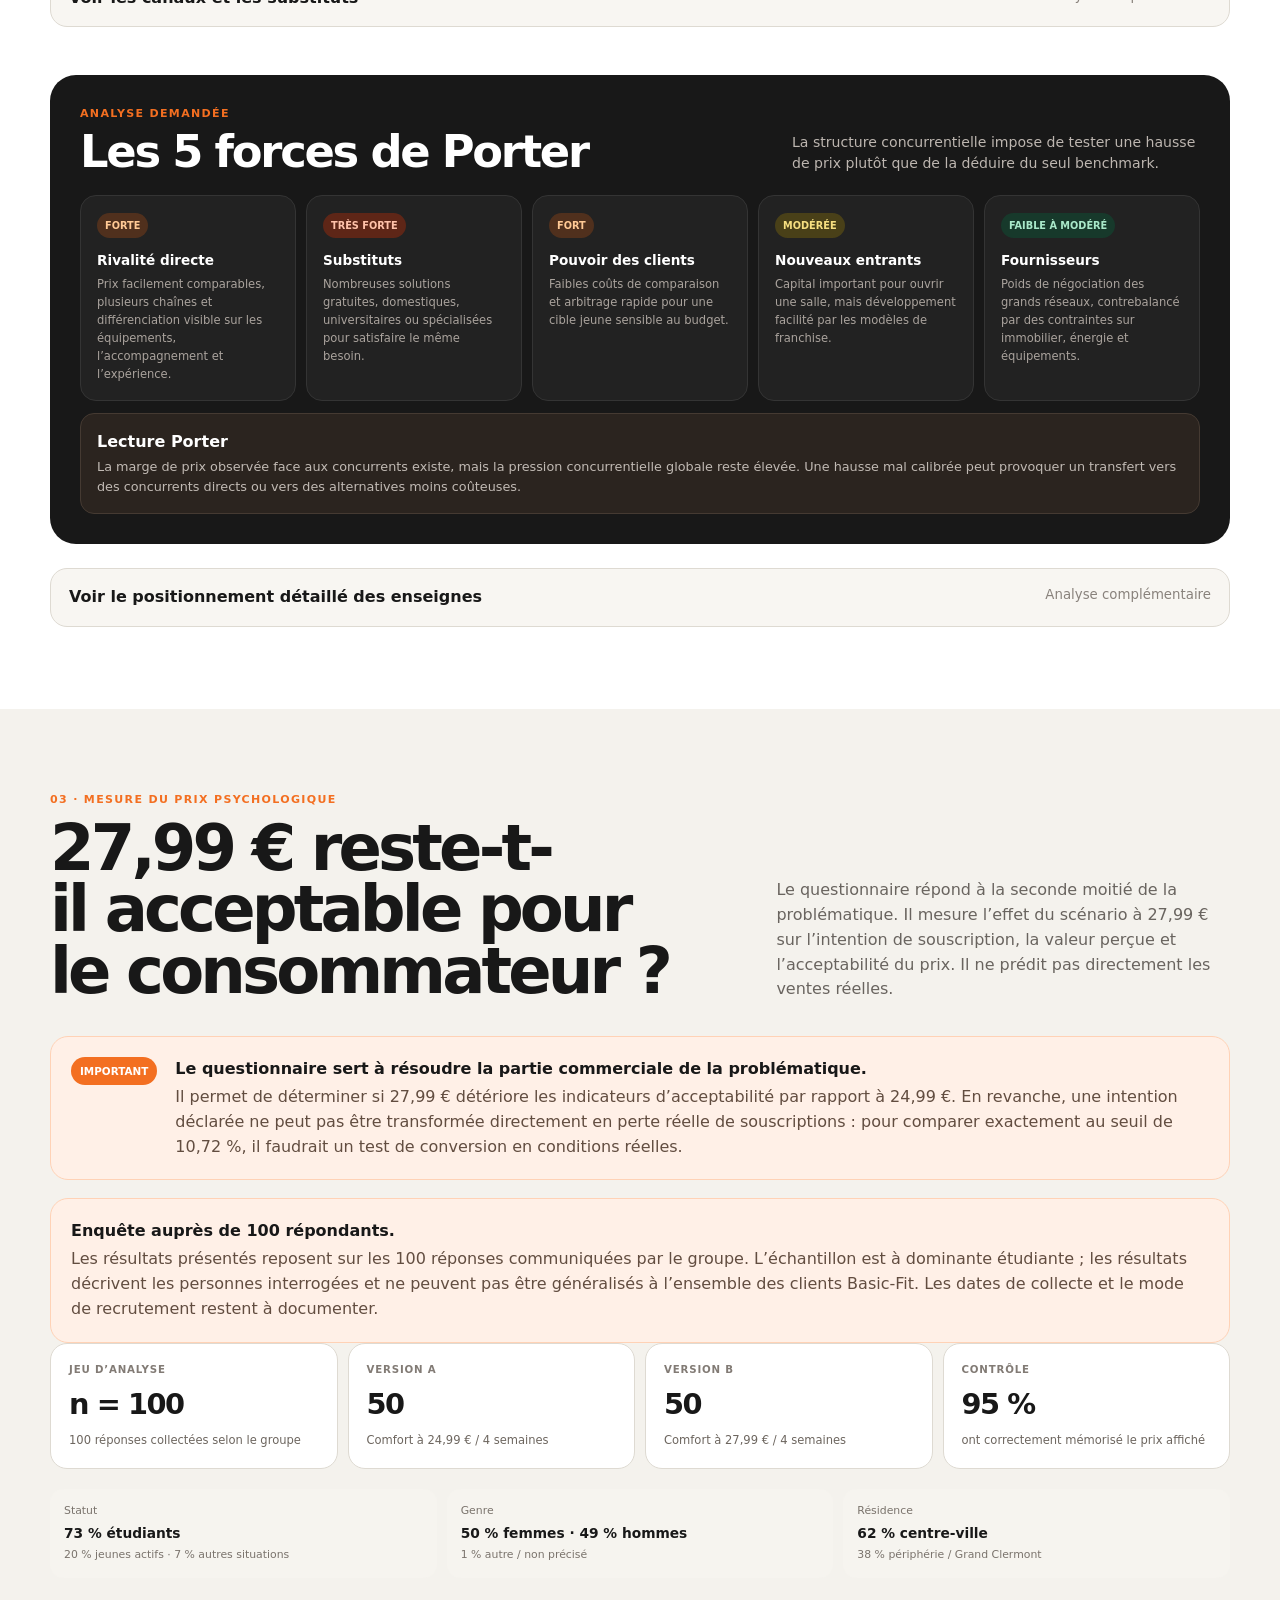
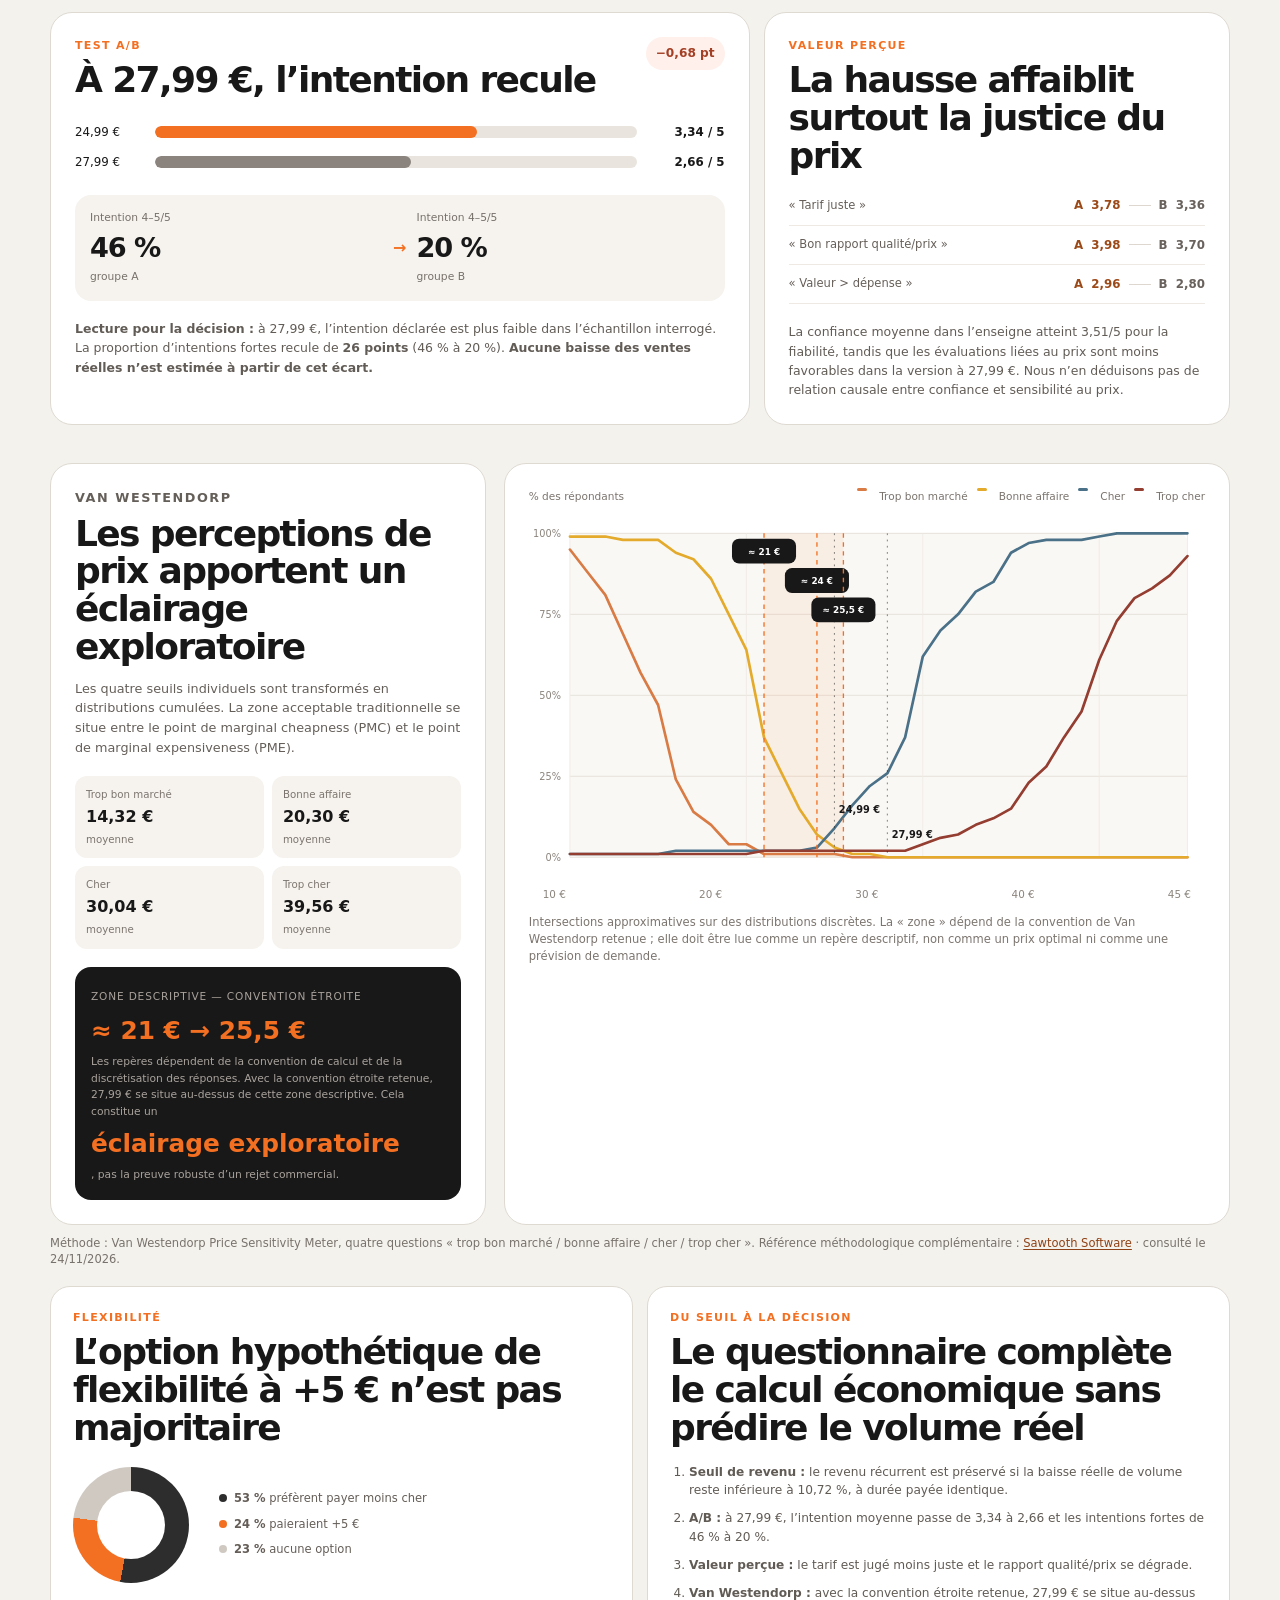
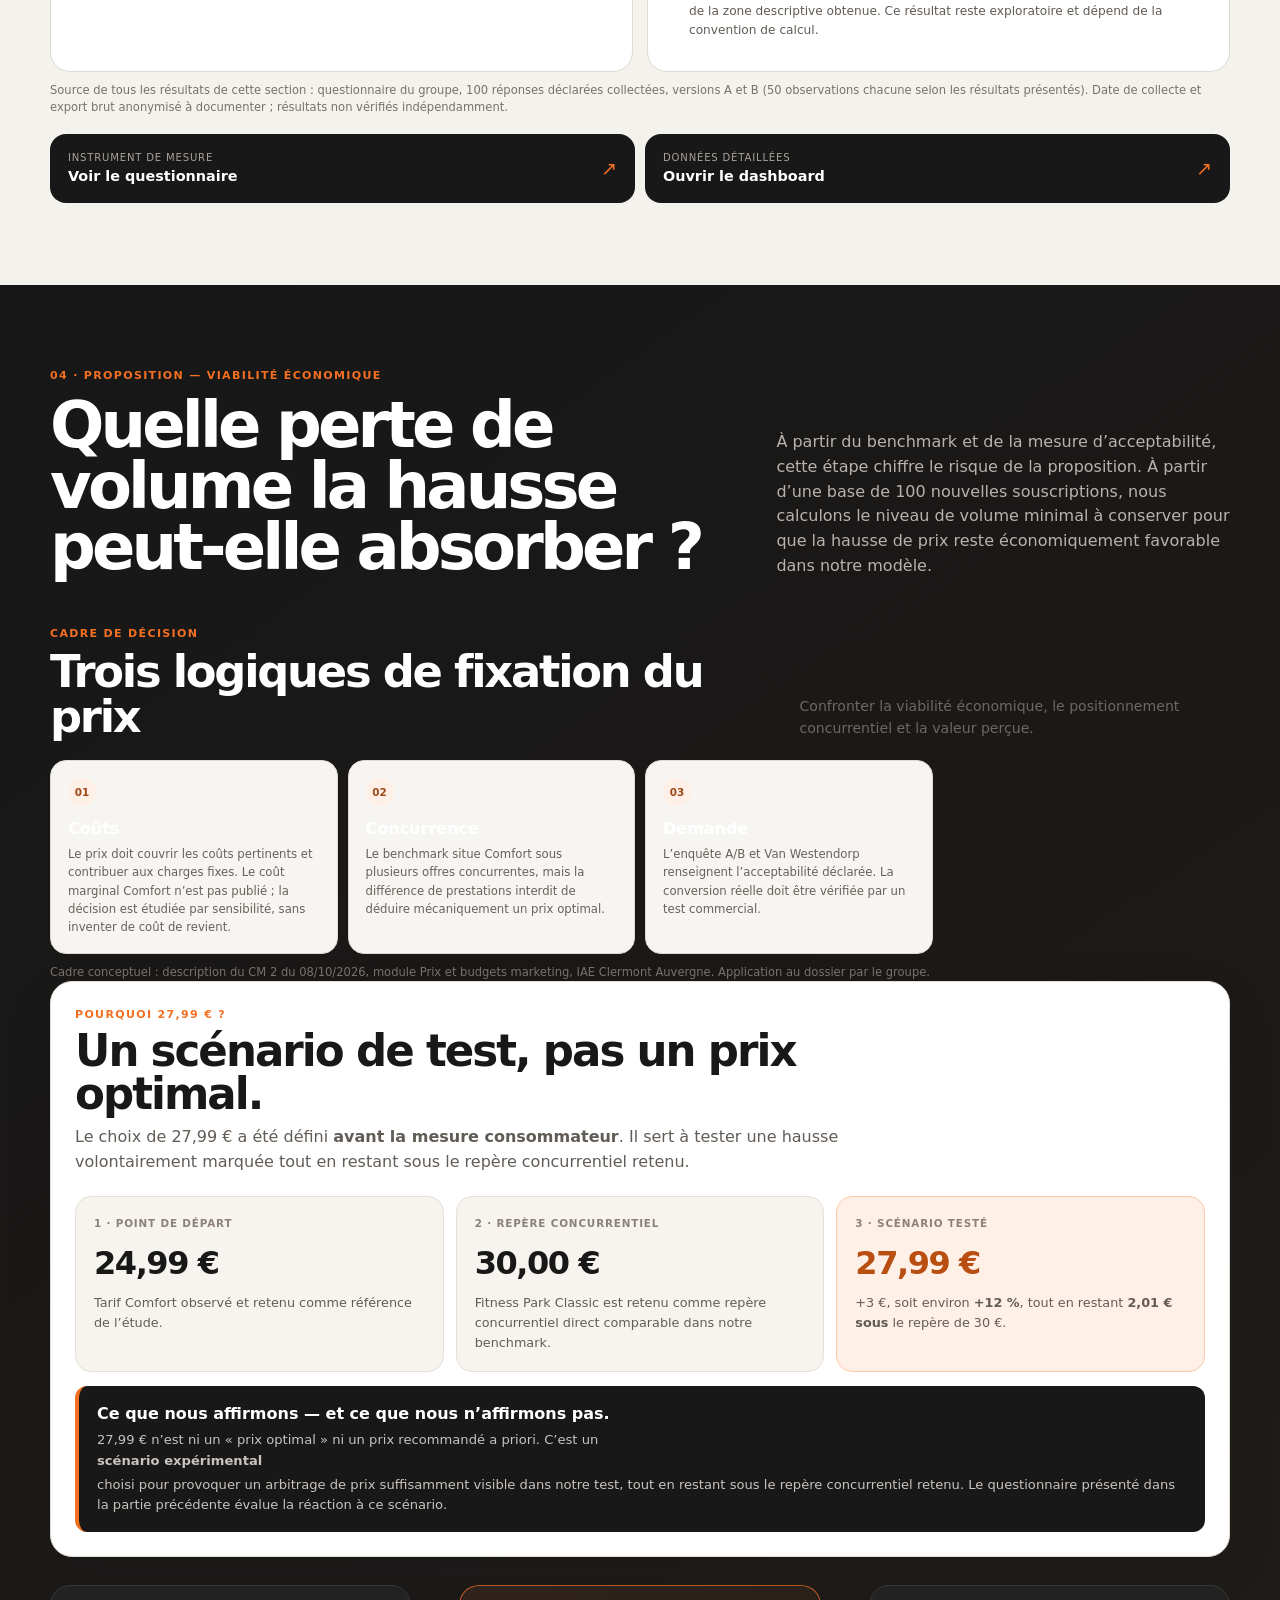
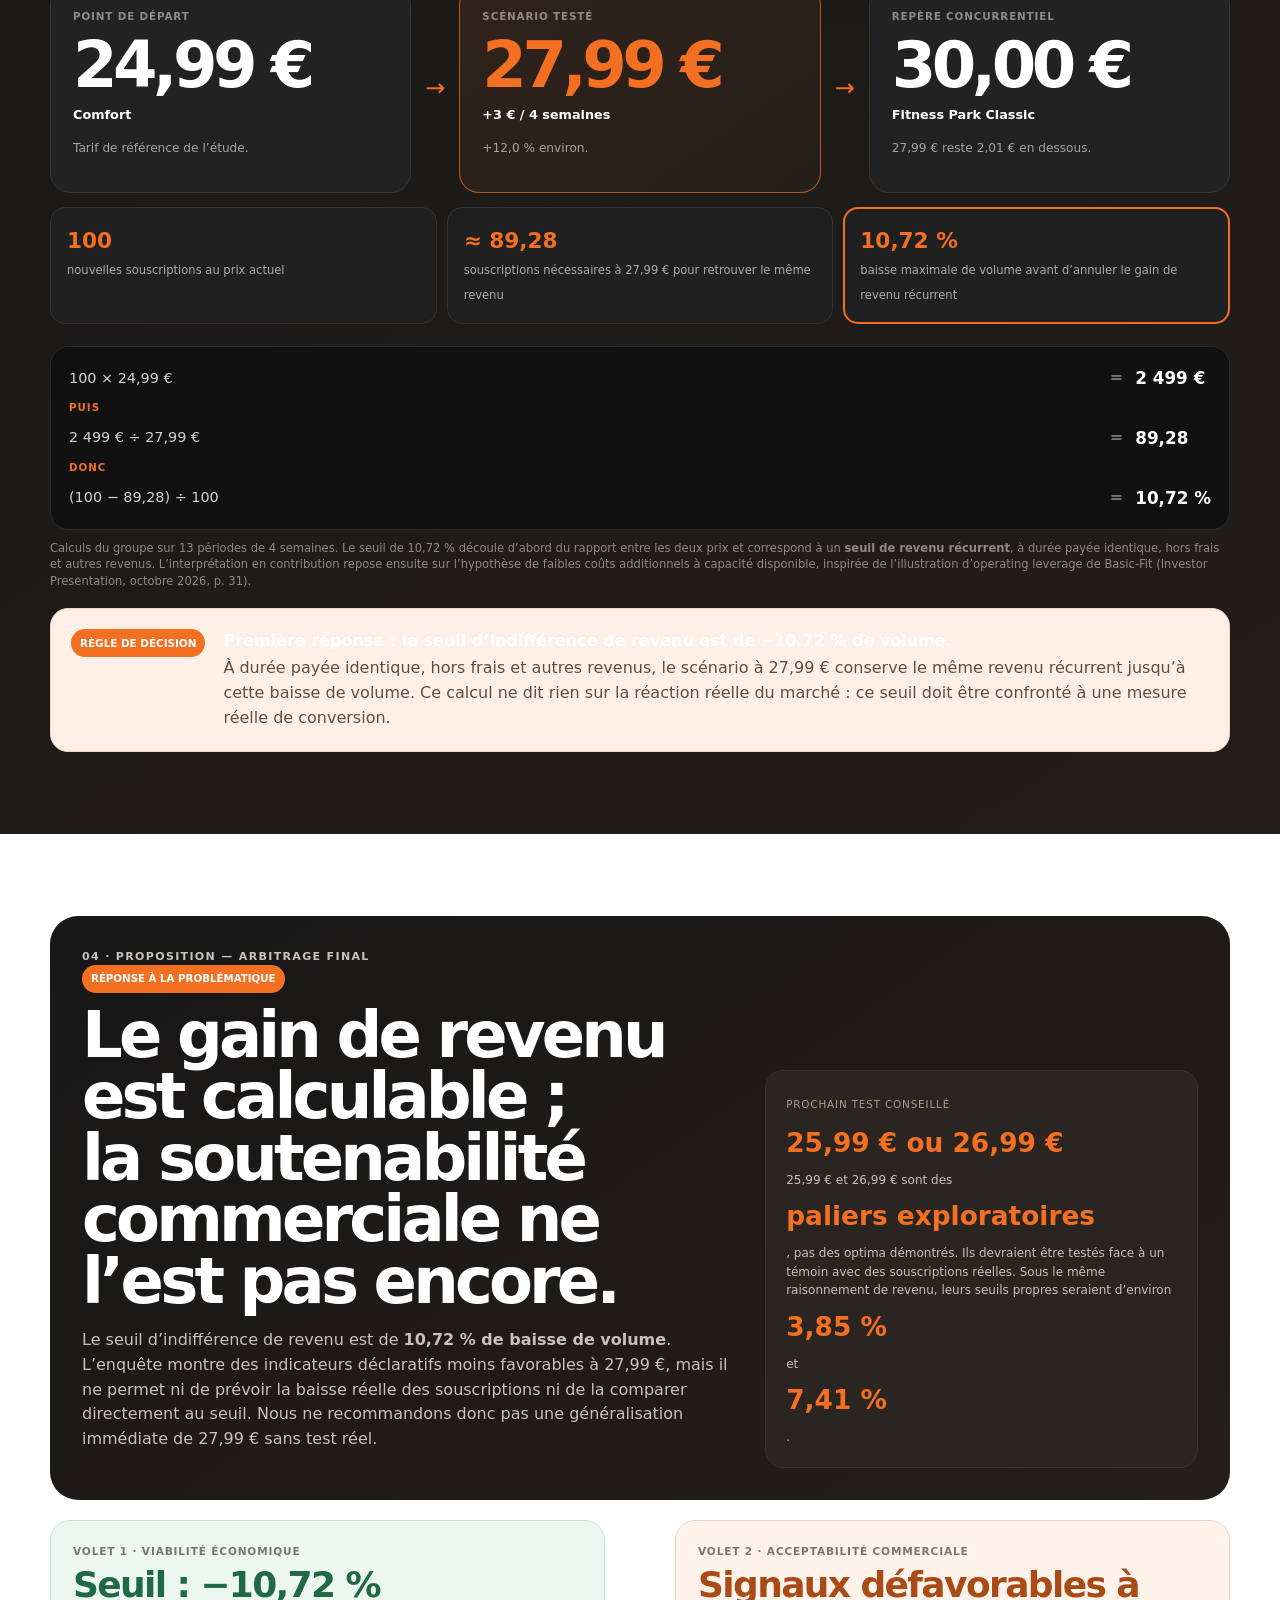
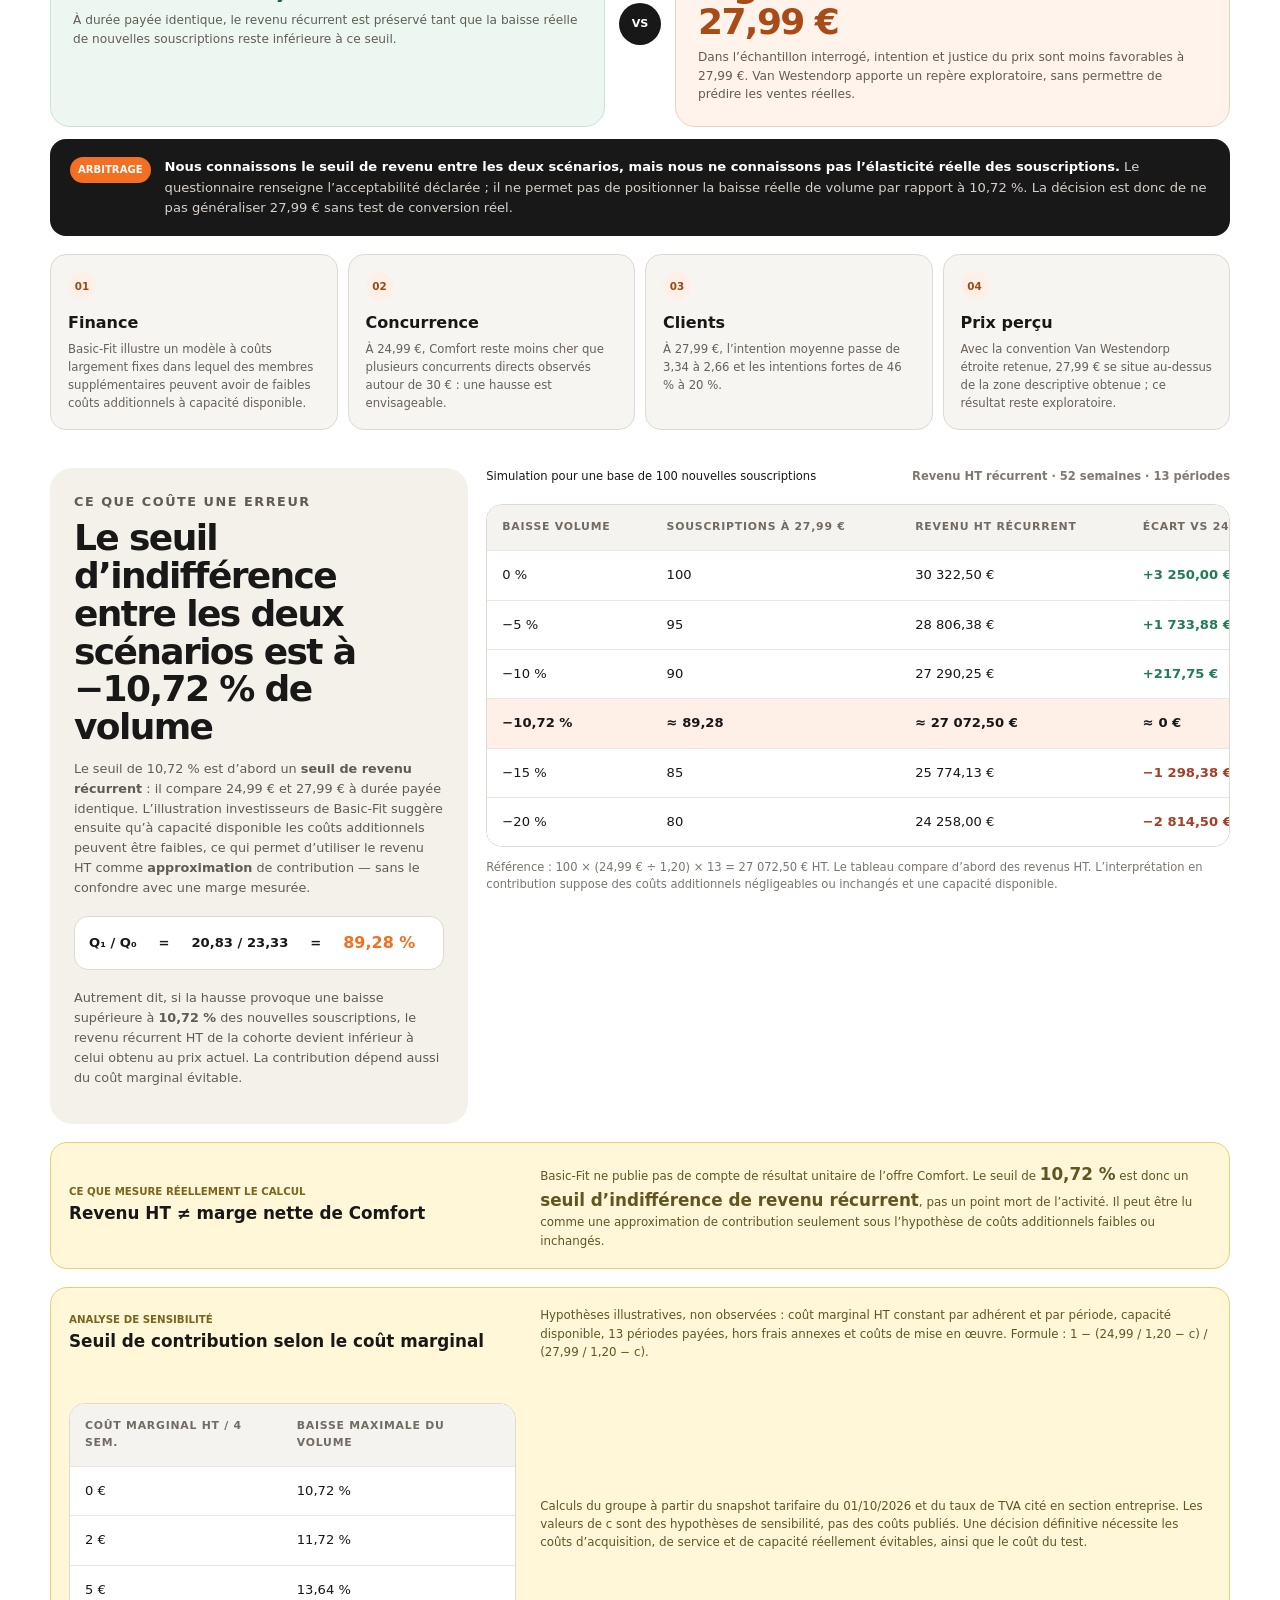
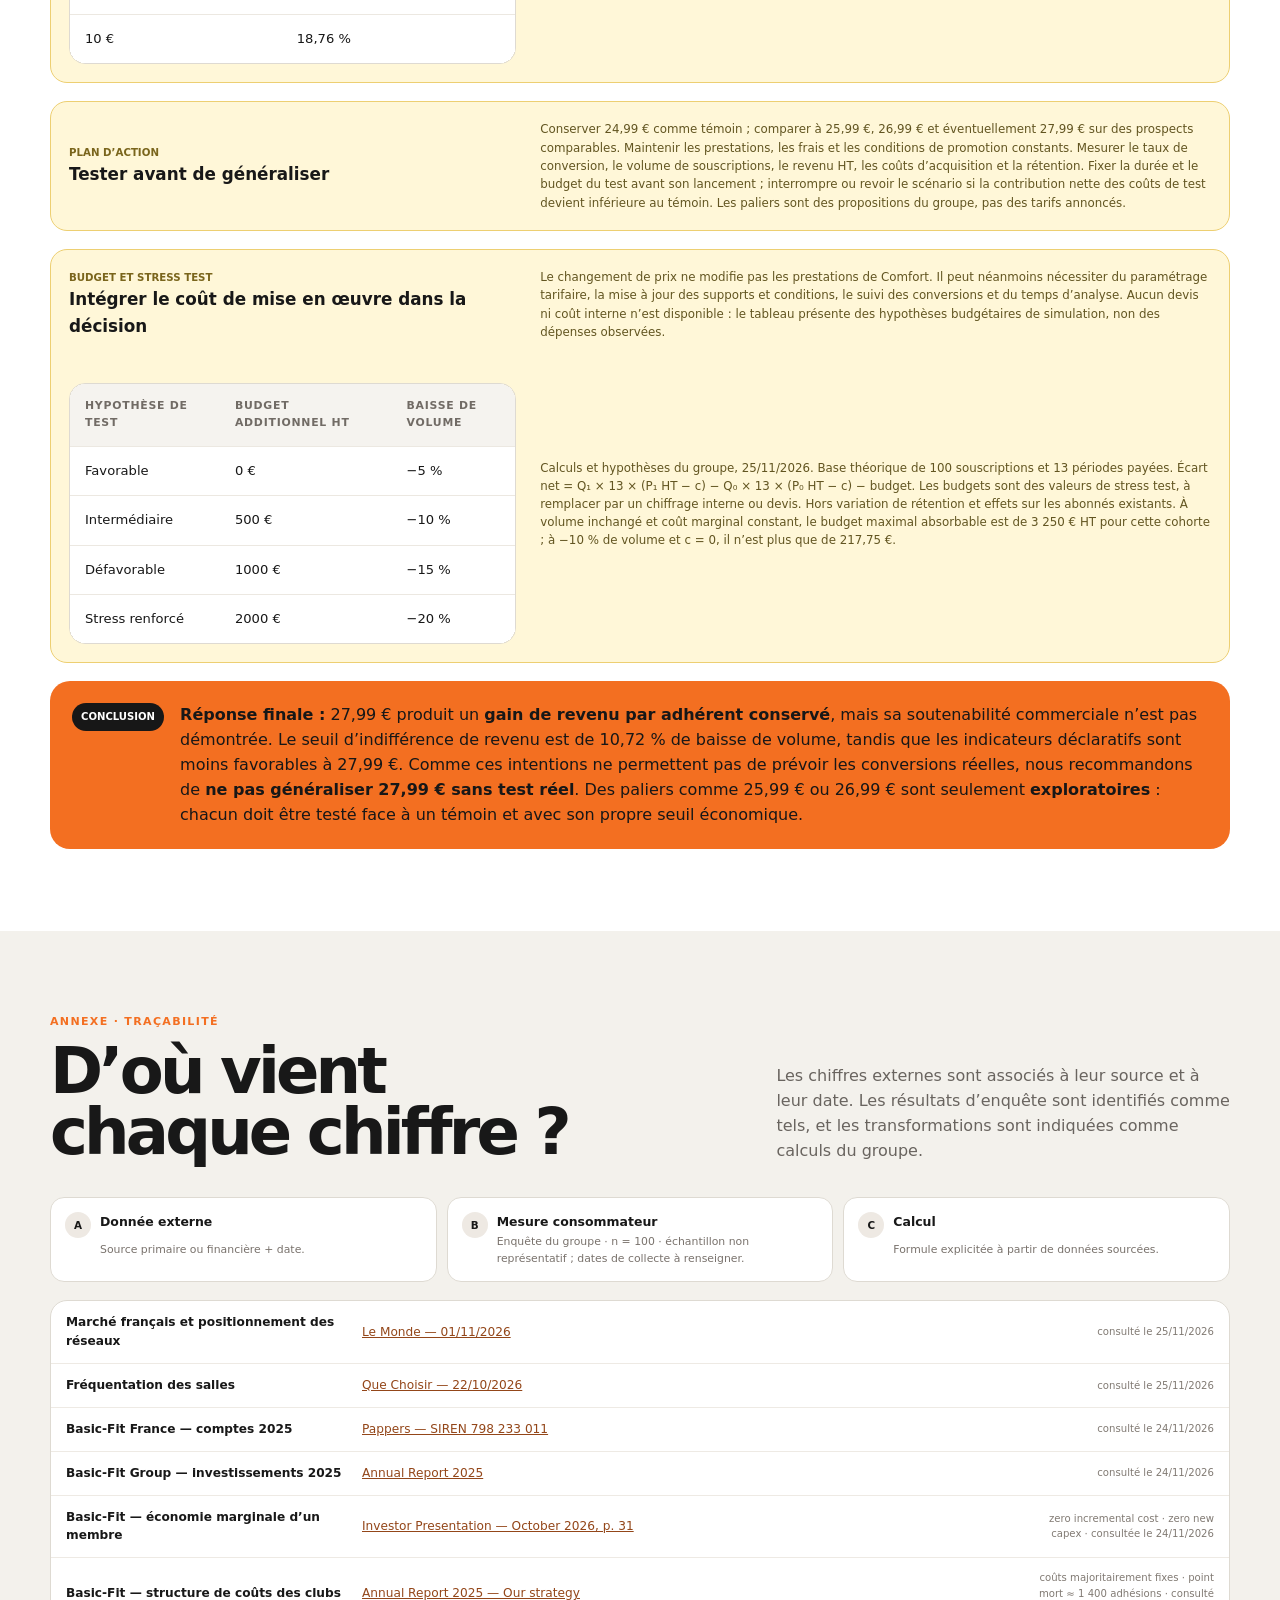
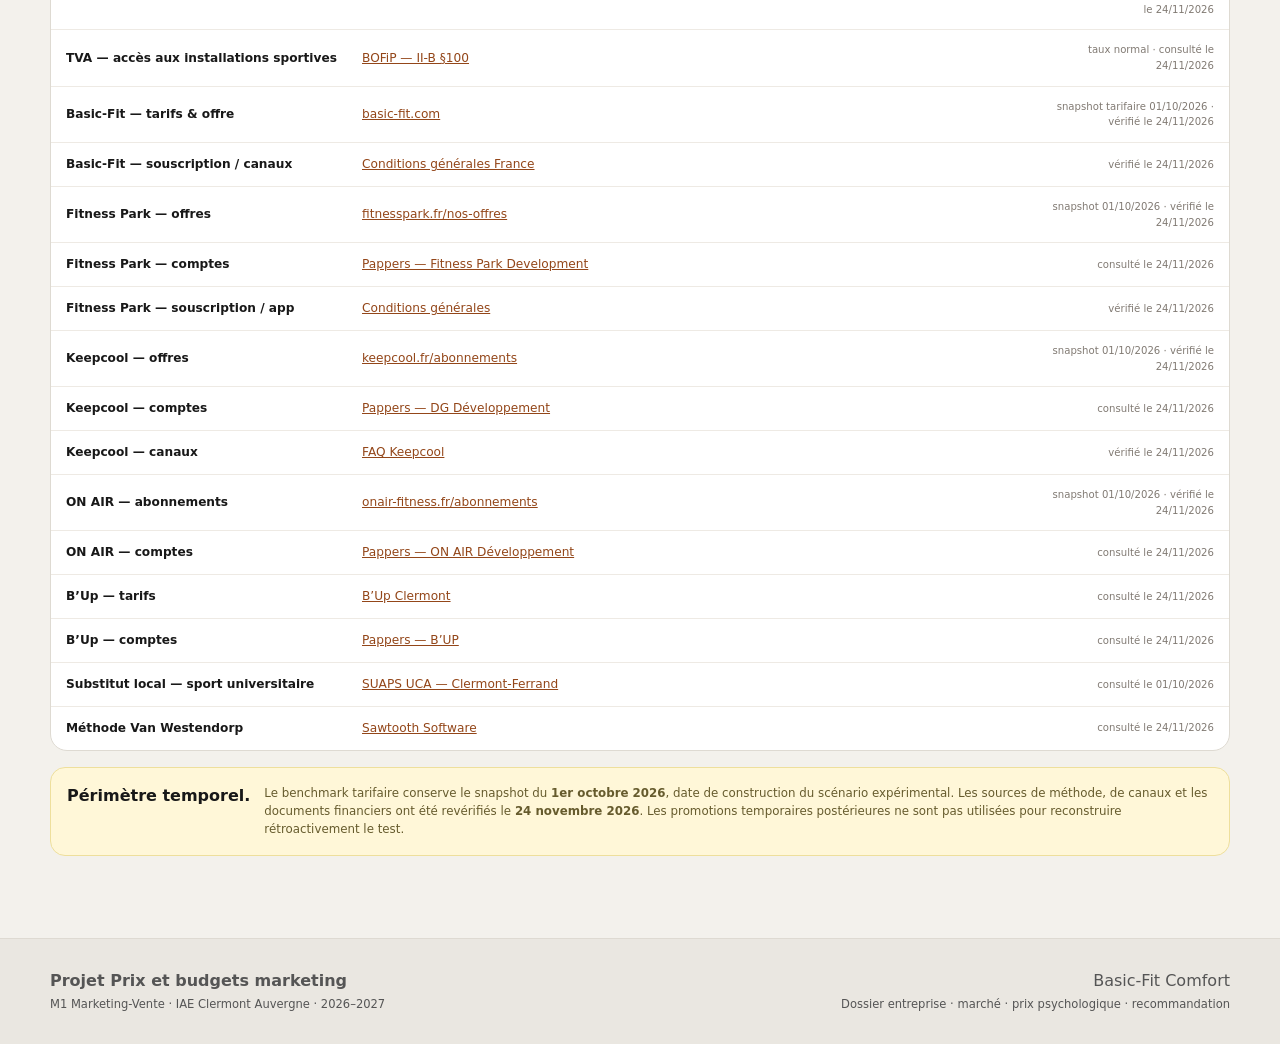
==== commit cf0b2a3c: "Compléter les attendus CM2 TD1 TD2 TD3 : presse, logiques prix et stress test budgétaire" ====
--- a/index.html
+++ b/index.html
@@ -138,7 +138,7 @@
       <p>En apparence, oui&nbsp;: Comfort reste moins cher que plusieurs offres concurrentes observées. Mais les substituts sont nombreux et les clients peuvent facilement comparer ou changer de solution.</p>
     </header>
 
-    <div class="market-definition">
+    <div class="subsection-head"><div><p class="mini">Croisement comptes / presse</p><h3>Une croissance d’entreprise dans un marché en expansion</h3></div><p>Repères nationaux, distincts du marché local des 18–30 ans.</p></div><div class="finance-grid"><article class="metric-card"><span>Marché français 2025</span><strong>≈ 3 Md€</strong></article><article class="metric-card"><span>Évolution depuis 2019</span><strong>+30 %</strong></article><article class="metric-card"><span>Salles en France</span><strong>≈ 6 000</strong></article><article class="metric-card"><span>Basic-Fit en France</span><strong>≈ 900 clubs</strong></article></div><p class="source-line">Source : <a href="https://www.lemonde.fr/economie/article/2026/11/01/l-attrait-des-jeunes-pour-le-fitness-et-la-musculation-porte-le-succes-commercial-des-salles-de-sport_6804018_3234.html">Le Monde, 1er novembre 2026</a>, citant notamment Xerfi ; consulté le 25/11/2026. Repères nationaux arrondis, non assimilables à des parts de marché locales.</p><div class="method-note"><strong>Confrontation des sources.</strong><p>La progression du CA de Basic-Fit France (+14,3 % en 2025, comptes sociaux cités en partie 1) s’inscrit dans un marché national dynamique. Les périodes de comparaison diffèrent : la croissance sectorielle depuis 2019 ne permet pas de déduire un gain de part de marché en 2025. La presse distingue aussi la proposition autonome et low-cost de Basic-Fit des offres davantage encadrées de concurrents comme Keepcool et Fitness Park. Cela confirme la nécessité de comparer prix et prestations, et non les seuls chiffres d’affaires des sociétés de franchise. En complément, <a href="https://www.quechoisir.org/actualite-salles-de-sport-prix-frequentation-satisfaction-ce-que-revele-notre-enquete-n178950/">Que Choisir, 22 octobre 2026</a>, estime que 11 % des Français sont abonnés à une salle. Ce repère national n’est pas un taux de pénétration clermontois.</p></div><div class="market-definition">
       <span>Marché étudié</span>
       <p>Les solutions de pratique sportive régulière destinées aux <strong>18–30 ans de l’agglomération clermontoise</strong> souhaitant entretenir leur forme physique avec un budget récurrent.</p>
       <div class="market-circles">
@@ -216,7 +216,7 @@
     </div>
 
     <details class="evidence-drawer secondary-drawer"><summary><span>Voir le positionnement détaillé des enseignes</span><small>Analyse complémentaire</small></summary><div class="drawer-content"><div class="positioning">
-      <div class="subsection-head"><div><p class="mini">Positionnement prix / promesse</p><h3>Comparer sans inventer un score</h3></div><p>Nous remplaçons l’ancien score numérique construit par une lecture qualitative directement reliée aux offres observées.</p></div>
+      <div class="subsection-head"><div><p class="mini">Positionnement prix / promesse</p><h3>Comparer sans inventer un score</h3></div><p>Le positionnement est décrit qualitativement à partir des offres observées.</p></div>
       <div class="position-grid">
         <article class="basic"><span>Prix le plus bas</span><b>Basic-Fit</b><p>Réseau, accessibilité, autonomie et application. Proposition fortement orientée efficacité-prix.</p></article>
         <article><span>Accompagnement</span><b>Keepcool</b><p>Coaching, small groups et présence humaine plus centrale dans la promesse.</p></article>
@@ -324,7 +324,7 @@
       <div><p class="section-kicker">04 · Proposition — viabilité économique</p><h2>Quelle perte de volume la hausse peut-elle absorber&nbsp;?</h2></div>
       <p>À partir du benchmark et de la mesure d’acceptabilité, cette étape chiffre le risque de la proposition. À partir d’une base de 100 nouvelles souscriptions, nous calculons le niveau de volume minimal à conserver pour que la hausse de prix reste économiquement favorable dans notre modèle.</p>
     </header>
-    <div class="choice-rationale">
+    <div class="subsection-head"><div><p class="mini">Cadre de décision</p><h3>Trois logiques de fixation du prix</h3></div><p>Confronter la viabilité économique, le positionnement concurrentiel et la valeur perçue.</p></div><div class="decision-reasons"><article><span>01</span><b>Coûts</b><p>Le prix doit couvrir les coûts pertinents et contribuer aux charges fixes. Le coût marginal Comfort n’est pas publié ; la décision est étudiée par sensibilité, sans inventer de coût de revient.</p></article><article><span>02</span><b>Concurrence</b><p>Le benchmark situe Comfort sous plusieurs offres concurrentes, mais la différence de prestations interdit de déduire mécaniquement un prix optimal.</p></article><article><span>03</span><b>Demande</b><p>L’enquête A/B et Van Westendorp renseignent l’acceptabilité déclarée. La conversion réelle doit être vérifiée par un test commercial.</p></article></div><p class="source-line">Cadre conceptuel : description du CM 2 du 08/10/2026, module Prix et budgets marketing, IAE Clermont Auvergne. Application au dossier par le groupe.</p><div class="choice-rationale">
       <div class="choice-rationale-head">
         <p class="mini">Pourquoi 27,99 € ?</p>
         <h3>Un scénario de test, pas un prix optimal.</h3>
@@ -459,7 +459,7 @@
     </div>
 
     <div class="profit-caveat"><div><span>Analyse de sensibilité</span><strong>Seuil de contribution selon le coût marginal</strong></div><p>Hypothèses illustratives, non observées : coût marginal HT constant par adhérent et par période, capacité disponible, 13 périodes payées, hors frais annexes et coûts de mise en œuvre. Formule : 1 − (24,99 / 1,20 − c) / (27,99 / 1,20 − c).</p><div class="table-scroll"><table class="benchmark-table"><thead><tr><th>Coût marginal HT / 4 sem.</th><th>Baisse maximale du volume</th><th>Écart de contribution à −15 % de volume / 52 sem.</th></tr></thead><tbody><tr><td>0 €</td><td>10,72 %</td><td>-1 298,38 €</td></tr><tr><td>2 €</td><td>11,72 %</td><td>-908,38 €</td></tr><tr><td>5 €</td><td>13,64 %</td><td>-323,38 €</td></tr><tr><td>10 €</td><td>18,76 %</td><td>651,63 €</td></tr></tbody></table></div><p class="note">Calculs du groupe à partir du snapshot tarifaire du 01/10/2026 et du taux de TVA cité en section entreprise. Les valeurs de c sont des hypothèses de sensibilité, pas des coûts publiés. Une décision définitive nécessite les coûts d’acquisition, de service et de capacité réellement évitables, ainsi que le coût du test.</p></div>
-    <div class="profit-caveat"><div><span>Plan d’action</span><strong>Tester avant de généraliser</strong></div><p>Conserver 24,99 € comme témoin ; comparer à 25,99 €, 26,99 € et éventuellement 27,99 € sur des prospects comparables. Maintenir les prestations, les frais et les conditions de promotion constants. Mesurer le taux de conversion, le volume de souscriptions, le revenu HT, les coûts d’acquisition et la rétention. Fixer la durée et le budget du test avant son lancement ; interrompre ou revoir le scénario si la contribution nette des coûts de test devient inférieure au témoin. Les paliers sont des propositions du groupe, pas des tarifs annoncés.</p></div><div class="final-takeaway">
+    <div class="profit-caveat"><div><span>Plan d’action</span><strong>Tester avant de généraliser</strong></div><p>Conserver 24,99 € comme témoin ; comparer à 25,99 €, 26,99 € et éventuellement 27,99 € sur des prospects comparables. Maintenir les prestations, les frais et les conditions de promotion constants. Mesurer le taux de conversion, le volume de souscriptions, le revenu HT, les coûts d’acquisition et la rétention. Fixer la durée et le budget du test avant son lancement ; interrompre ou revoir le scénario si la contribution nette des coûts de test devient inférieure au témoin. Les paliers sont des propositions du groupe, pas des tarifs annoncés.</p></div><div class="profit-caveat"><div><span>Budget et stress test</span><strong>Intégrer le coût de mise en œuvre dans la décision</strong></div><p>Le changement de prix ne modifie pas les prestations de Comfort. Il peut néanmoins nécessiter du paramétrage tarifaire, la mise à jour des supports et conditions, le suivi des conversions et du temps d’analyse. Aucun devis ni coût interne n’est disponible : le tableau présente des hypothèses budgétaires de simulation, non des dépenses observées.</p><div class="table-scroll"><table class="risk-table"><thead><tr><th>Hypothèse de test</th><th>Budget additionnel HT</th><th>Baisse de volume</th><th>Coût marginal HT / période</th><th>Écart net sur 52 semaines</th></tr></thead><tbody><tr><td>Favorable</td><td>0 €</td><td>−5 %</td><td>0 €</td><td class="gain">1 733,88 €</td></tr><tr><td>Intermédiaire</td><td>500 €</td><td>−10 %</td><td>0 €</td><td class="loss">-282,25 €</td></tr><tr><td>Défavorable</td><td>1000 €</td><td>−15 %</td><td>2 €</td><td class="loss">-1 908,38 €</td></tr><tr><td>Stress renforcé</td><td>2000 €</td><td>−20 %</td><td>5 €</td><td class="loss">-3 514,50 €</td></tr></tbody></table></div><p class="note">Calculs et hypothèses du groupe, 25/11/2026. Base théorique de 100 souscriptions et 13 périodes payées. Écart net = Q₁ × 13 × (P₁ HT − c) − Q₀ × 13 × (P₀ HT − c) − budget. Les budgets sont des valeurs de stress test, à remplacer par un chiffrage interne ou devis. Hors variation de rétention et effets sur les abonnés existants. À volume inchangé et coût marginal constant, le budget maximal absorbable est de 3 250 € HT pour cette cohorte ; à −10 % de volume et c = 0, il n’est plus que de 217,75 €.</p></div><div class="final-takeaway">
       <span>Conclusion</span>
       <p><strong>Réponse finale&nbsp;:</strong> 27,99 € produit un <strong>gain de revenu par adhérent conservé</strong>, mais sa soutenabilité commerciale n’est pas démontrée. Le seuil d’indifférence de revenu est de 10,72 % de baisse de volume, tandis que les indicateurs déclaratifs sont moins favorables à 27,99 €. Comme ces intentions ne permettent pas de prévoir les conversions réelles, nous recommandons de <strong>ne pas généraliser 27,99 € sans test réel</strong>. Des paliers comme 25,99 € ou 26,99 € sont seulement <strong>exploratoires</strong> : chacun doit être testé face à un témoin et avec son propre seuil économique.</p>
     </div>
@@ -479,7 +479,7 @@
       <div><span>C</span><b>Calcul</b><p>Formule explicitée à partir de données sourcées.</p></div>
     </div>
 
-    <div class="sources-list">
+    <div class="sources-list"><div><span>Marché français et positionnement des réseaux</span><a href="https://www.lemonde.fr/economie/article/2026/11/01/l-attrait-des-jeunes-pour-le-fitness-et-la-musculation-porte-le-succes-commercial-des-salles-de-sport_6804018_3234.html">Le Monde — 01/11/2026</a><small>consulté le 25/11/2026</small></div><div><span>Fréquentation des salles</span><a href="https://www.quechoisir.org/actualite-salles-de-sport-prix-frequentation-satisfaction-ce-que-revele-notre-enquete-n178950/">Que Choisir — 22/10/2026</a><small>consulté le 25/11/2026</small></div>
       <div><span>Basic-Fit France — comptes 2025</span><a href="https://www.pappers.fr/entreprise/basic-fit-france-798233011" target="_blank" rel="noopener">Pappers — SIREN 798 233 011</a><small>consulté le 24/11/2026</small></div>
       <div><span>Basic-Fit Group — investissements 2025</span><a href="https://annualreport.basic-fit.com/2025/mbr/business-and-financial-review/" target="_blank" rel="noopener">Annual Report 2025</a><small>consulté le 24/11/2026</small></div>
       <div><span>Basic-Fit — économie marginale d’un membre</span><a href="https://corporate.basic-fit.com/docs/Basic-Fit%20Investor%20Presentation%20BFIT%20October%202026.pdf?a=696LP6FeBvsgFlbfQGSlfe" target="_blank" rel="noopener">Investor Presentation — October 2026, p. 31</a><small>zero incremental cost · zero new capex · consultée le 24/11/2026</small></div>
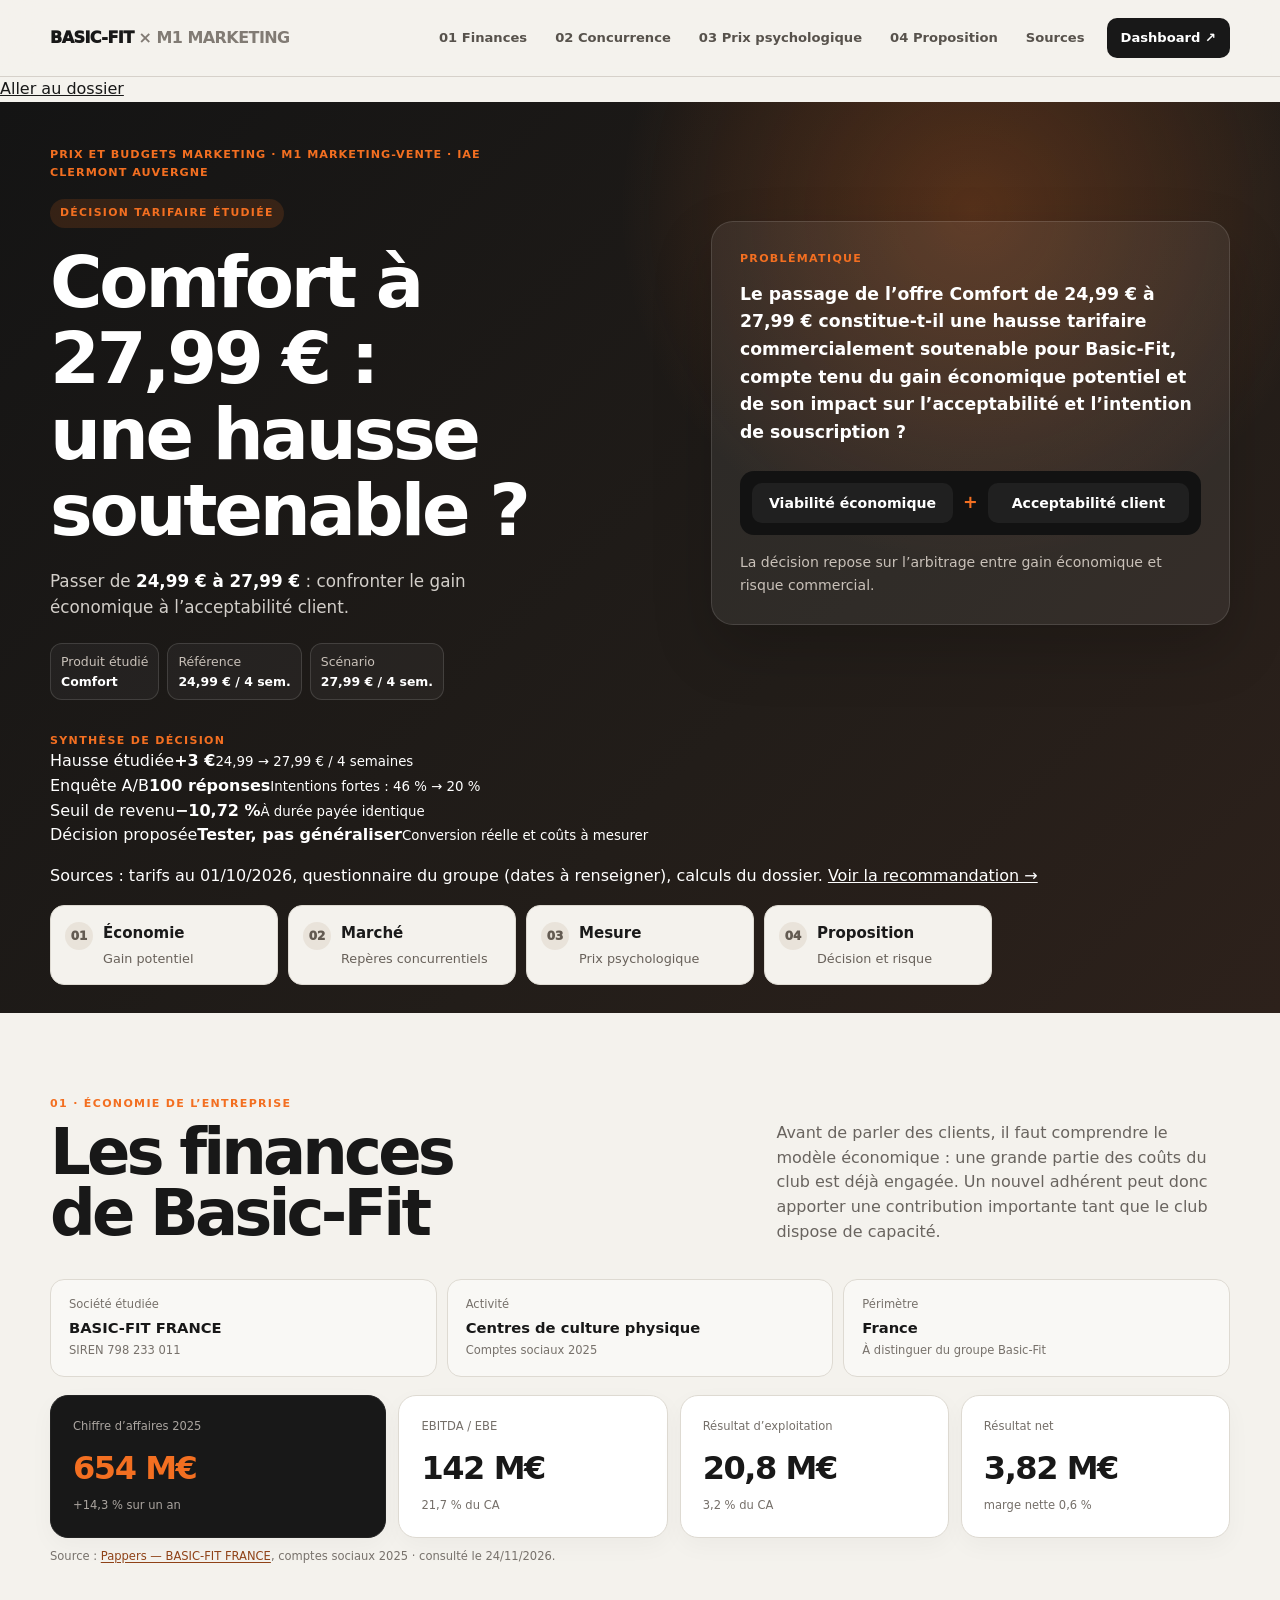
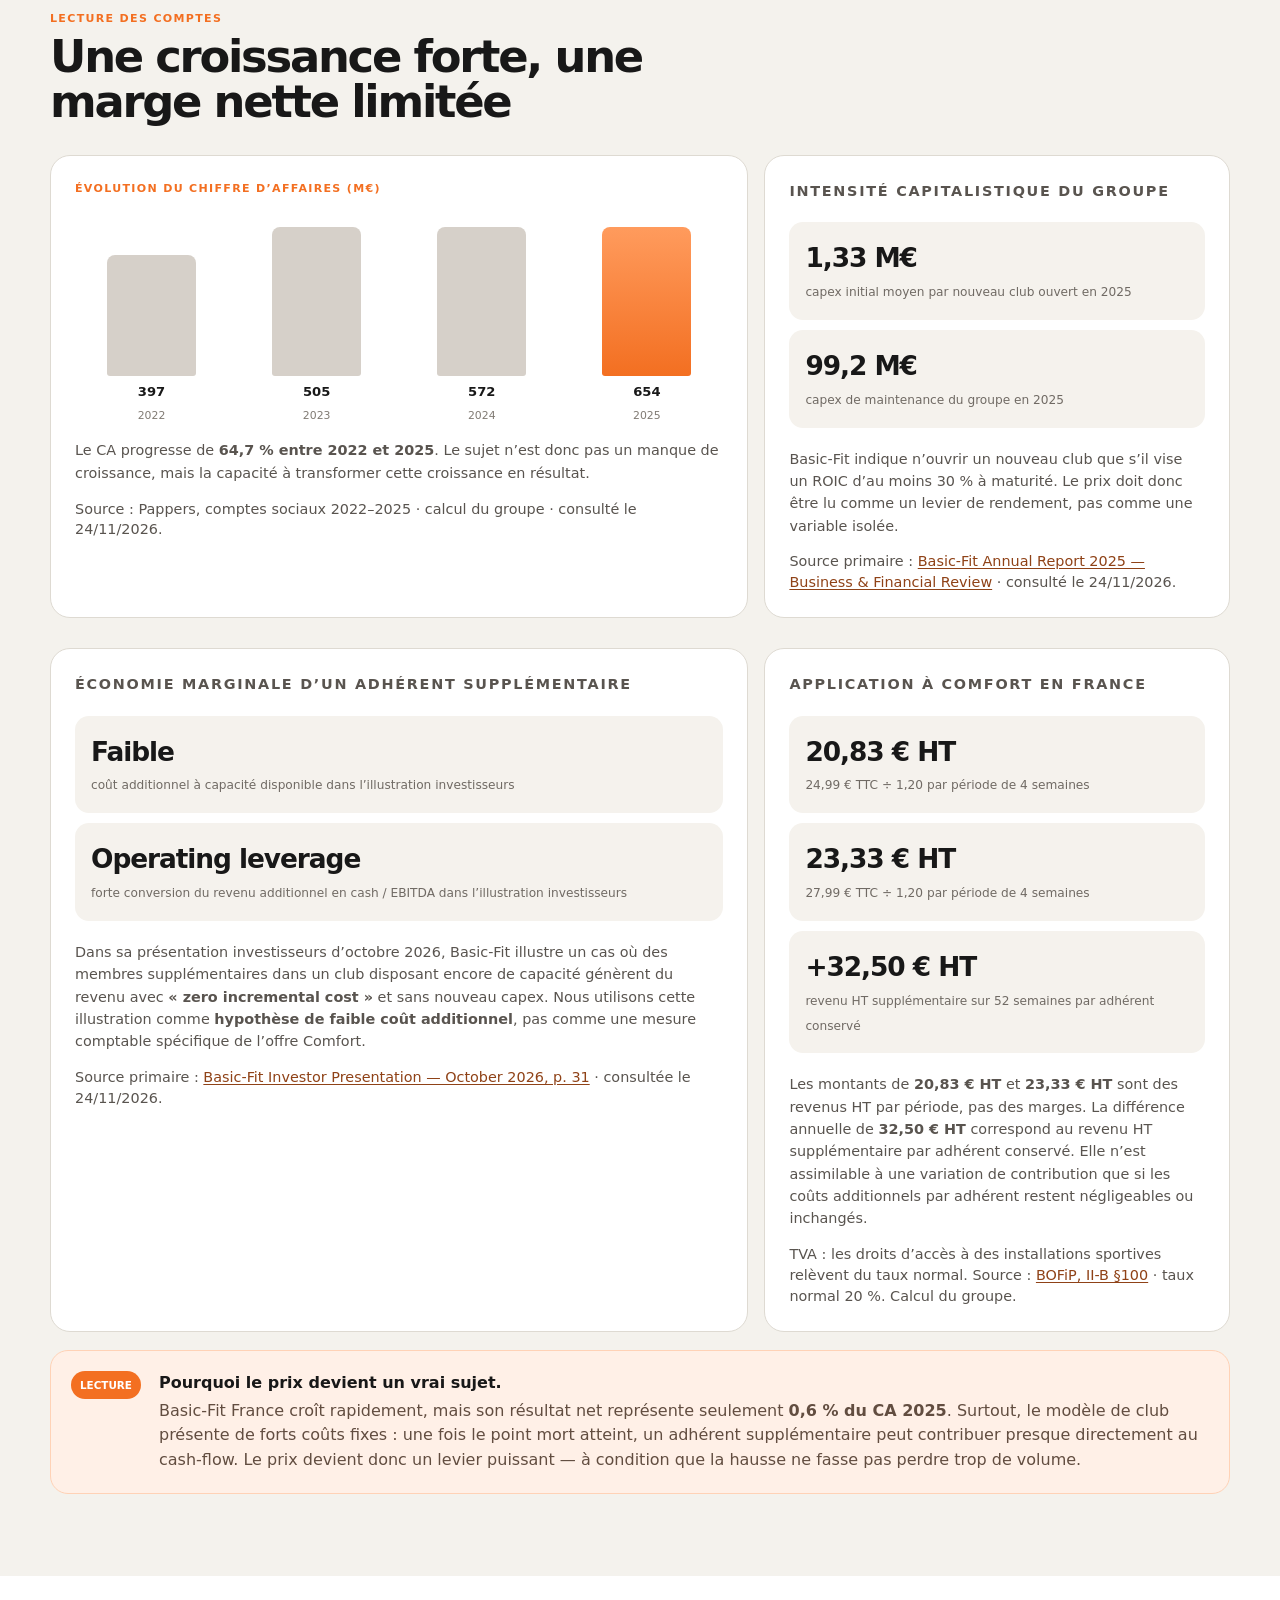
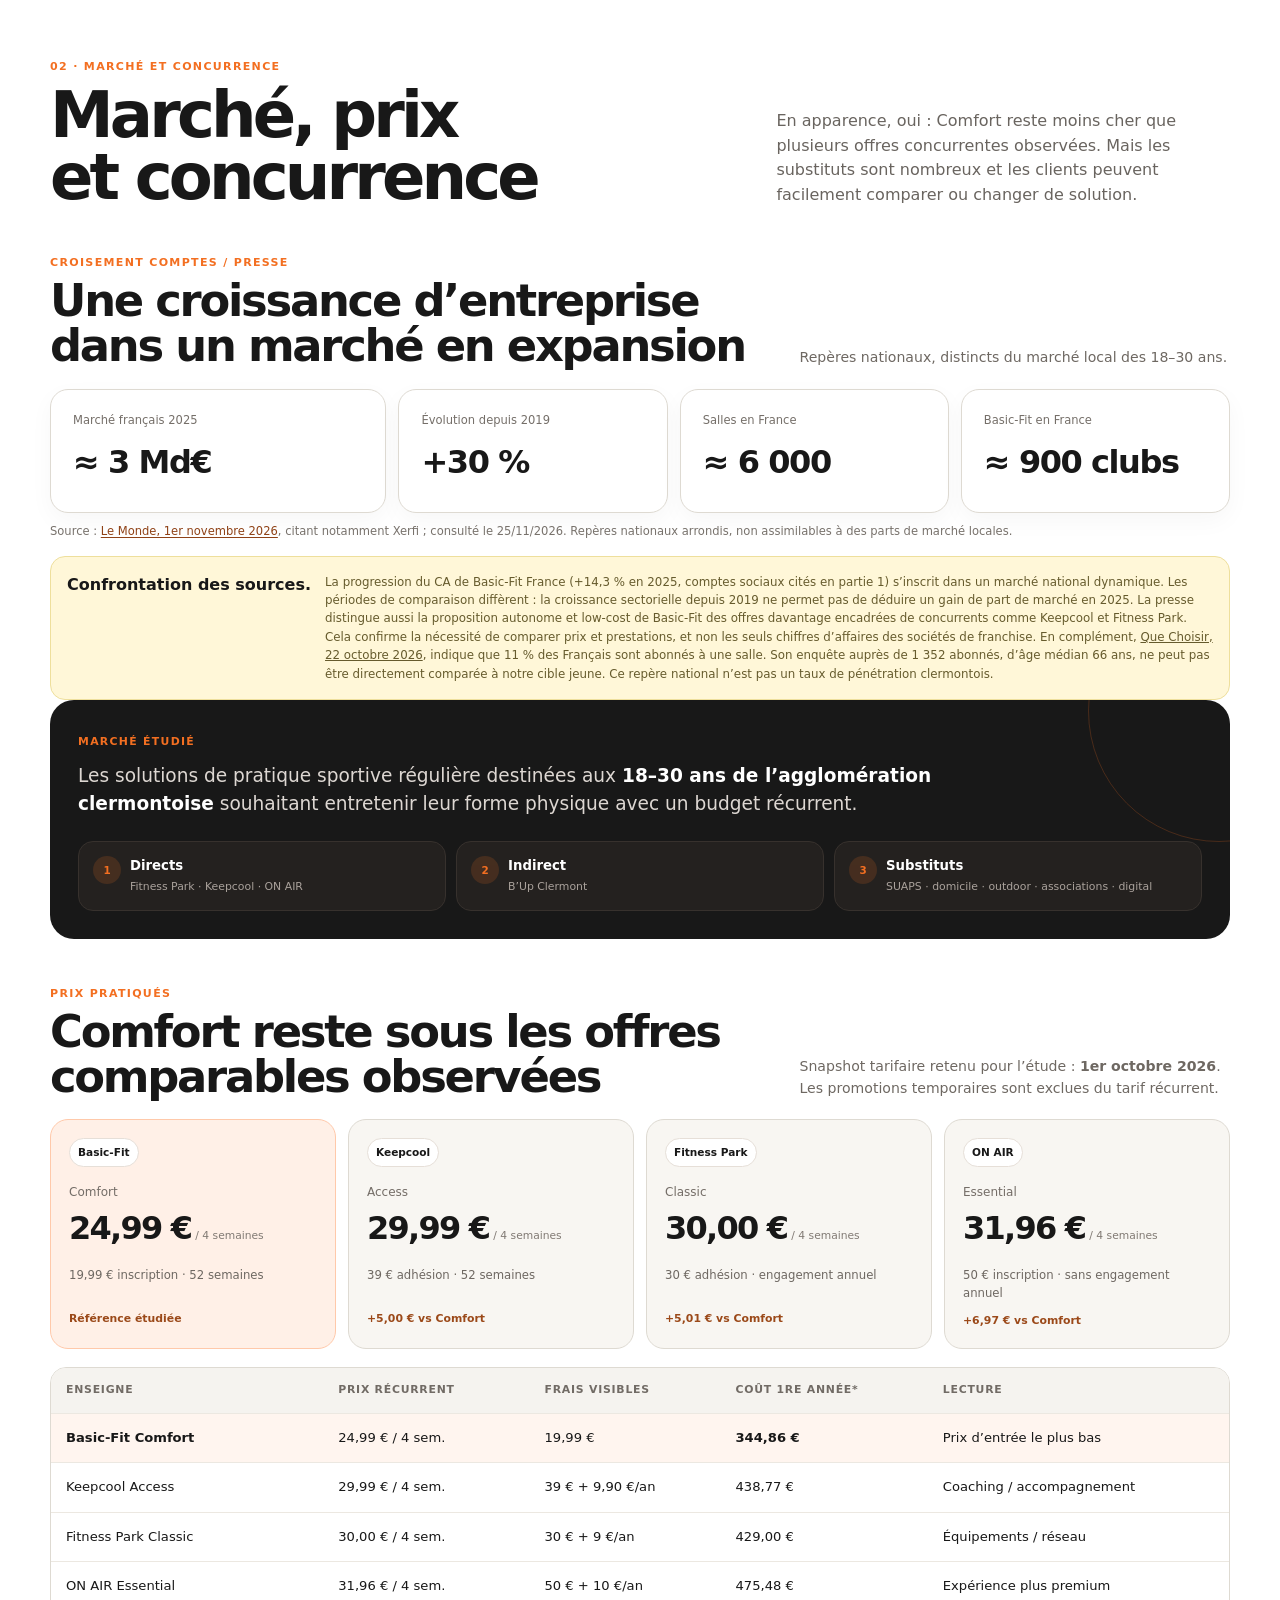
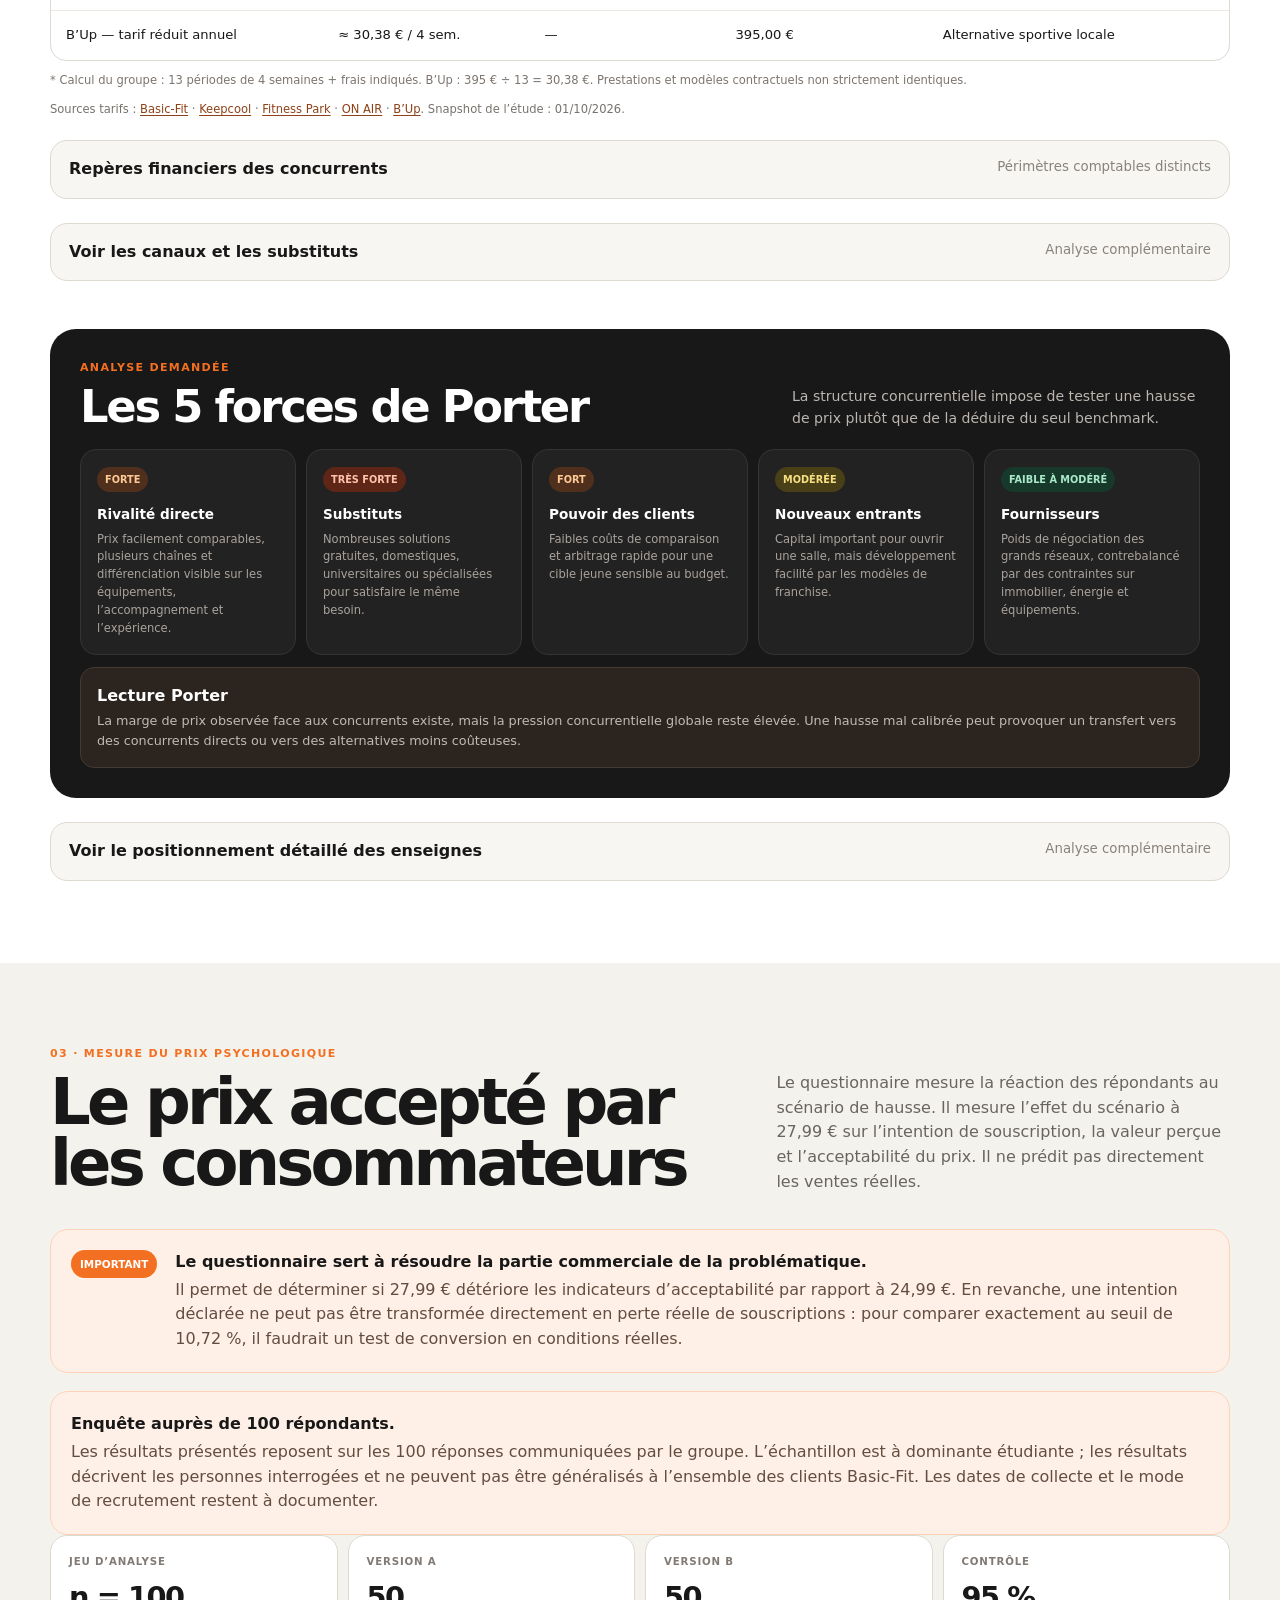
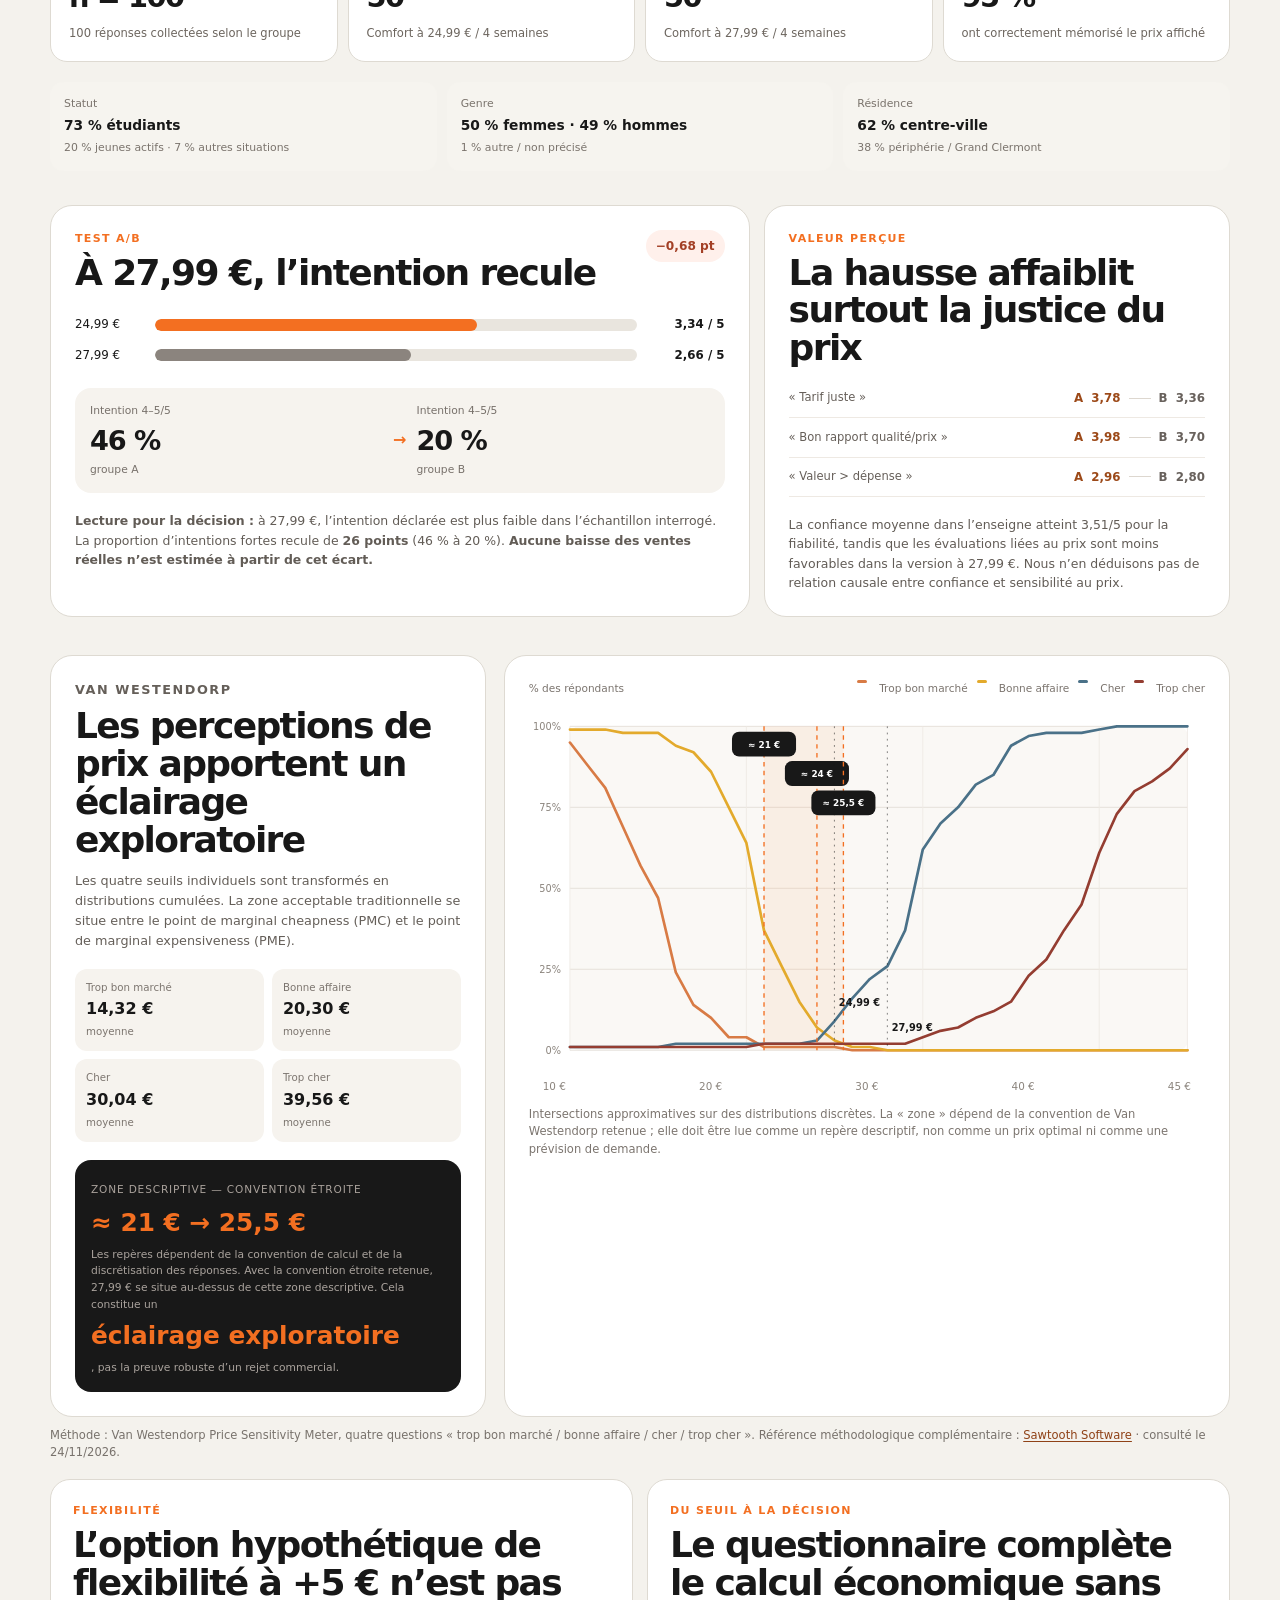
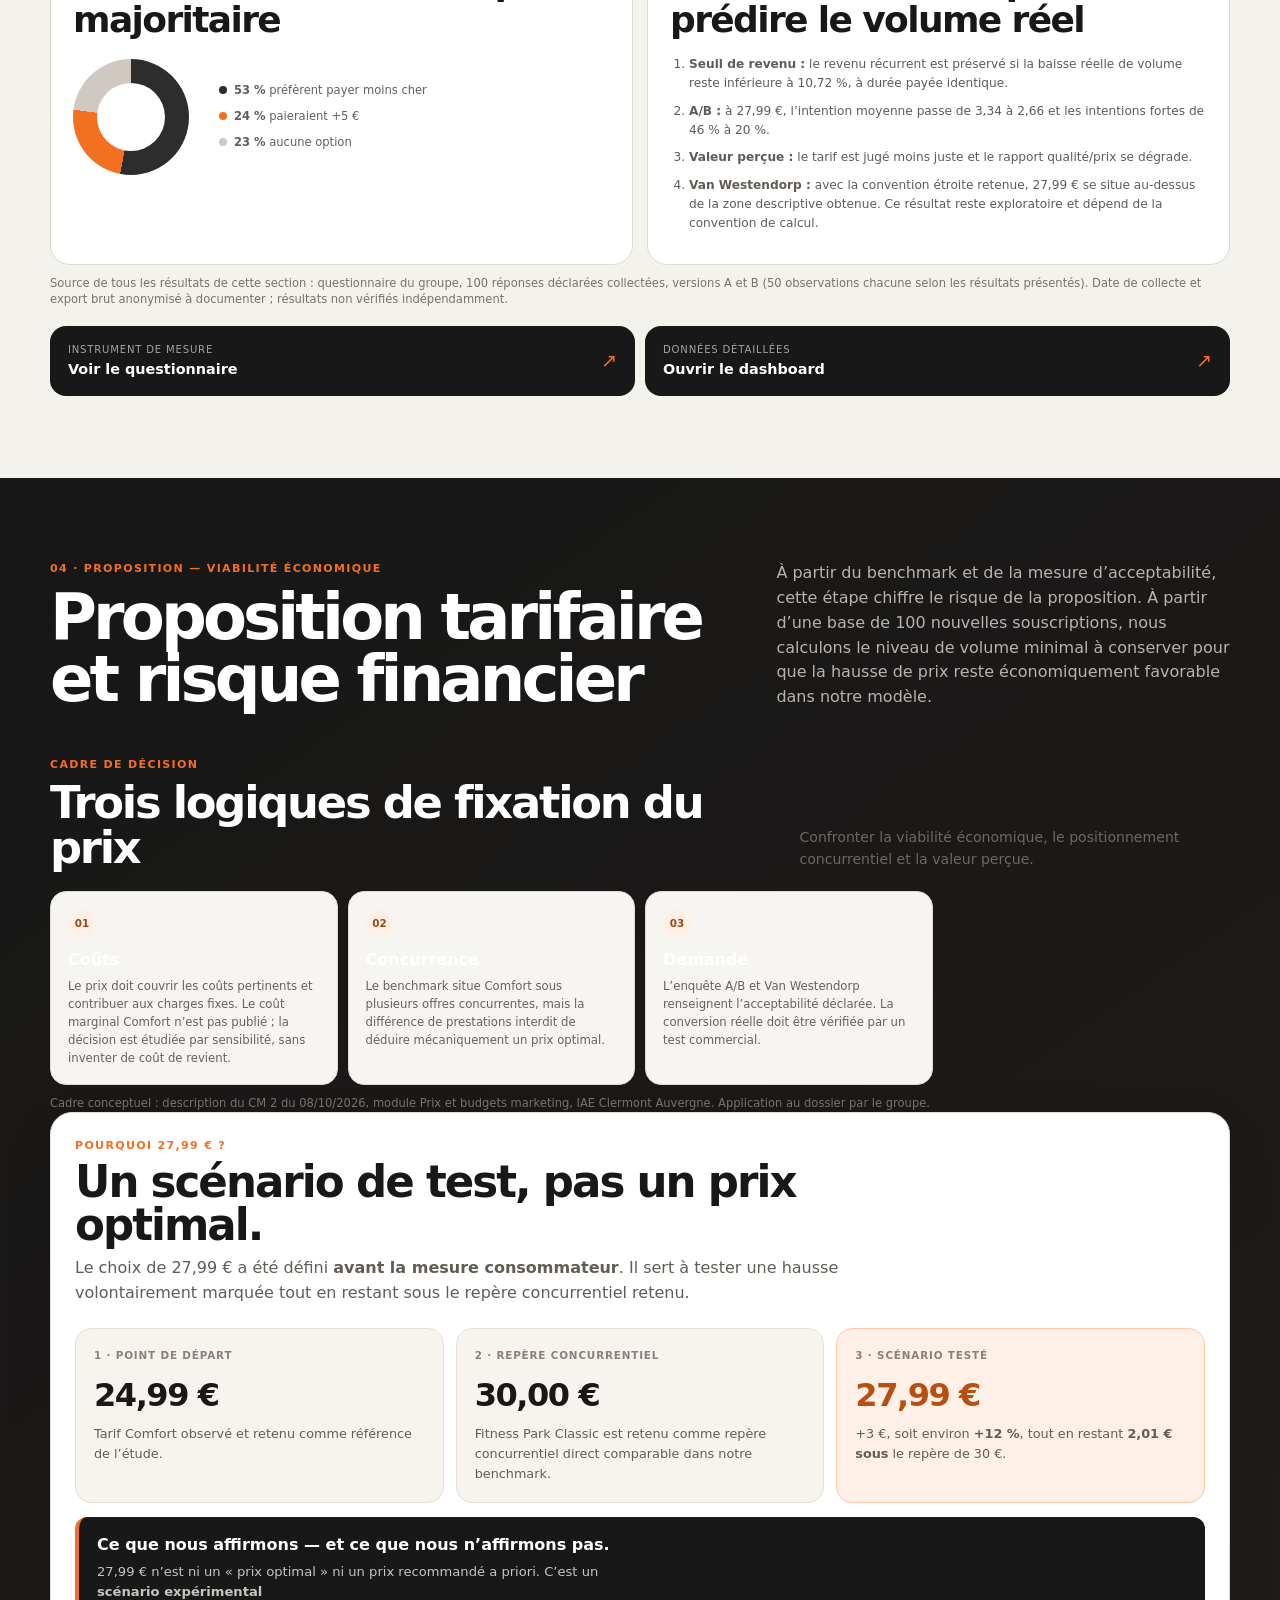
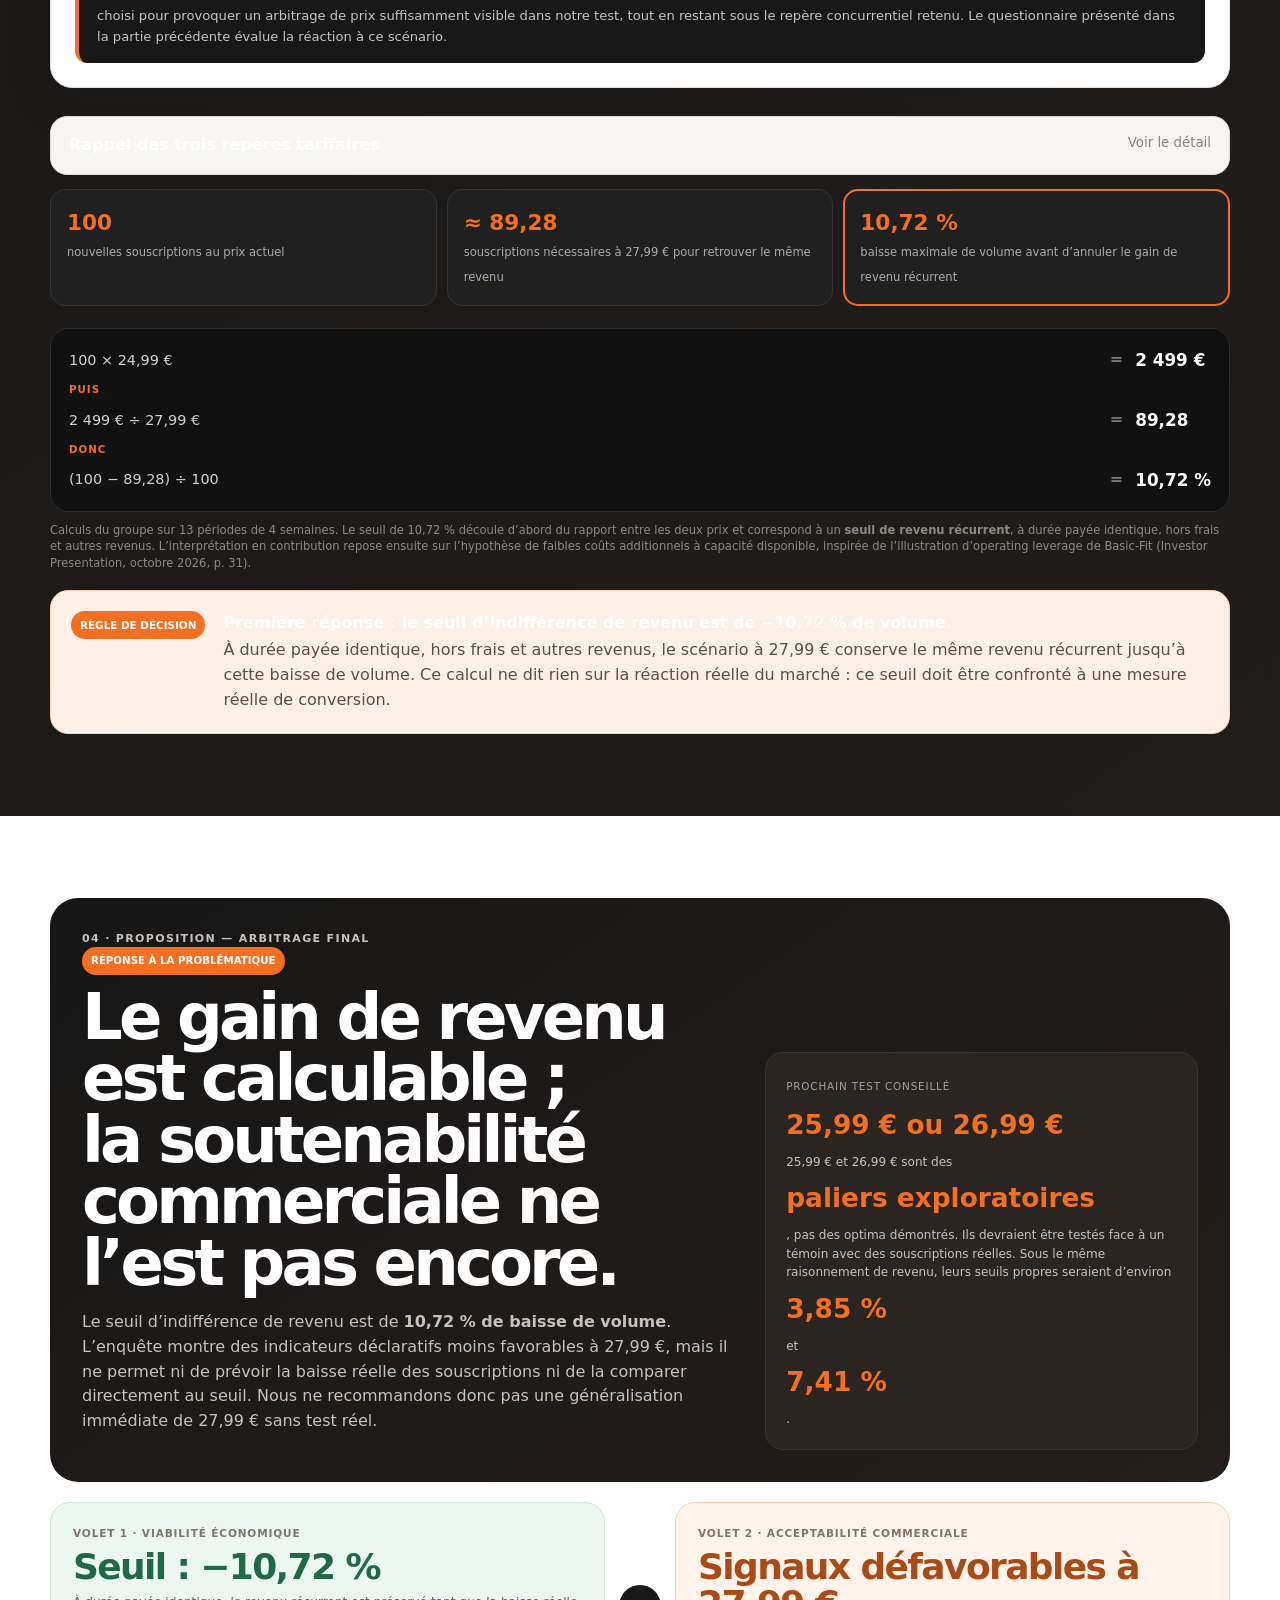
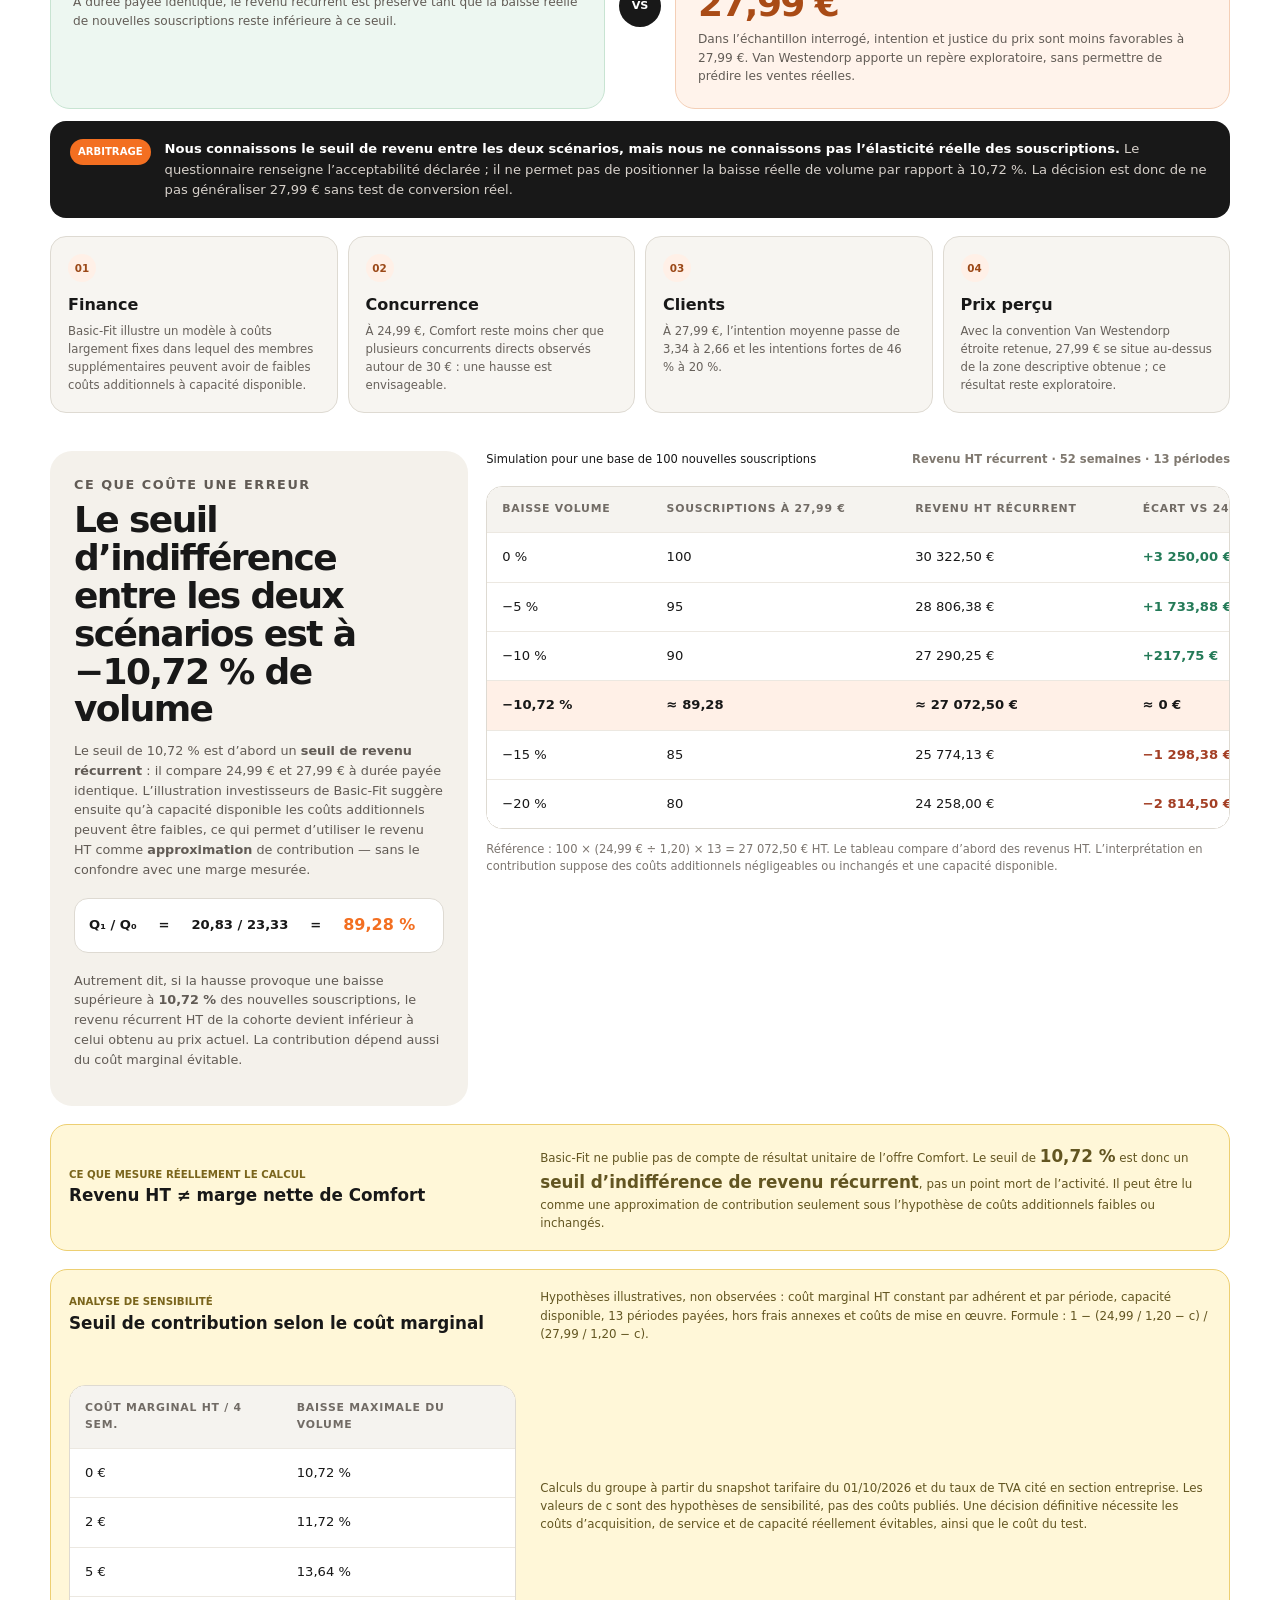
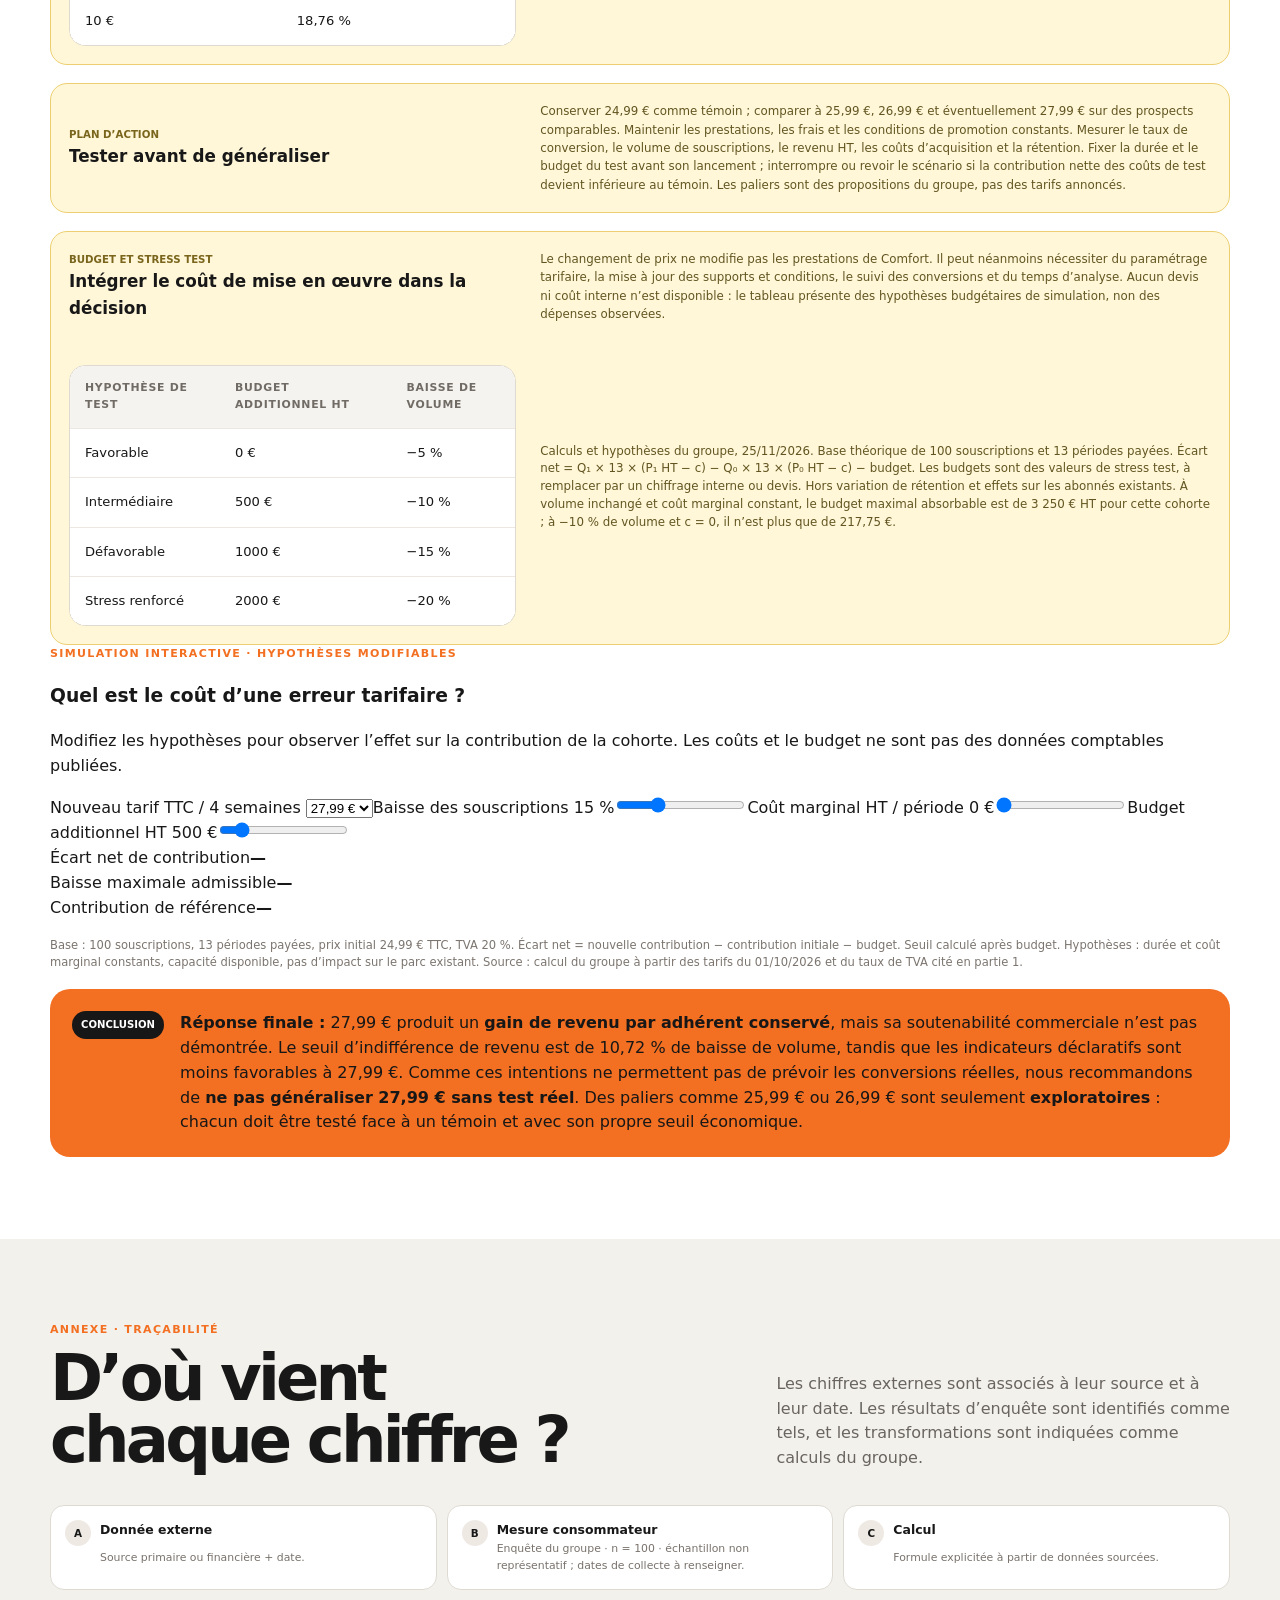
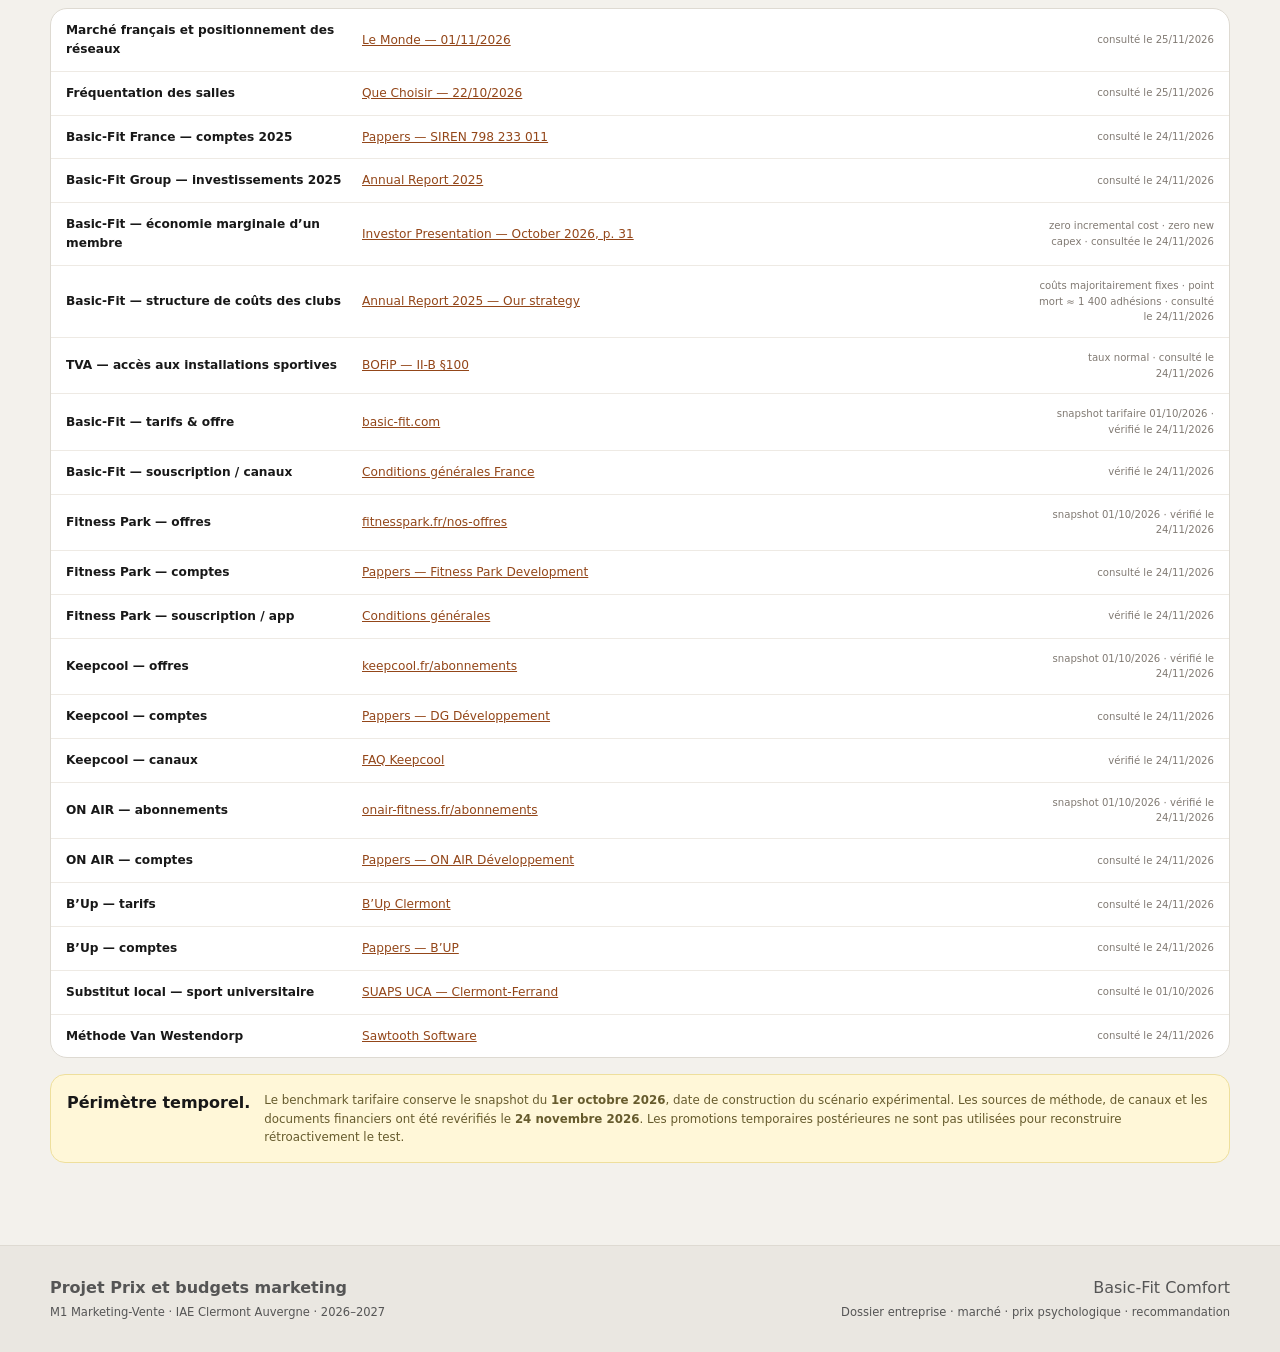
==== commit f31023cc: "Simplifier le parcours du dossier et intégrer un simulateur interactif" ====
--- a/index.html
+++ b/index.html
@@ -18,18 +18,17 @@
       <span></span><span></span><span></span>
     </button>
     <nav id="mainNav" class="main-nav" aria-label="Navigation principale">
-      <a href="#entreprise">01 Économie</a>
-      <a href="#marche">02 Marché</a>
-      <a href="#mesure">03 Mesure</a>
+      <a href="#entreprise">01 Finances</a>
+      <a href="#marche">02 Concurrence</a>
+      <a href="#mesure">03 Prix psychologique</a>
       <a href="#scenario">04 Proposition</a>
-      <a href="#recommandation">Décision</a>
       <a href="#sources">Sources</a>
       <a class="nav-cta" href="https://basicfit-prix-m1.floot.app/dashboard" target="_blank" rel="noopener">Dashboard <span>↗</span></a>
     </nav>
   </div>
 </header>
 
-<main id="top">
+<a class="skip-link" href="#entreprise">Aller au dossier</a><main id="top">
 <section class="hero">
   <div class="wrap hero-grid">
     <div class="hero-copy">
@@ -48,7 +47,7 @@
       <div class="research-equation"><span>Viabilité économique</span><i>+</i><span>Acceptabilité client</span></div><p class="research-note">La décision repose sur l’arbitrage entre gain économique et risque commercial.</p>
     </aside>
   </div>
-  <div class="wrap journey" aria-label="Plan du dossier">
+  <div class="wrap executive"><p class="mini">Synthèse de décision</p><div class="executive-grid"><div><span>Hausse étudiée</span><strong>+3 €</strong><small>24,99 → 27,99 € / 4 semaines</small></div><div><span>Enquête A/B</span><strong>100 réponses</strong><small>Intentions fortes : 46 % → 20 %</small></div><div><span>Seuil de revenu</span><strong>−10,72 %</strong><small>À durée payée identique</small></div><div class="exec-decision"><span>Décision proposée</span><strong>Tester, pas généraliser</strong><small>Conversion réelle et coûts à mesurer</small></div></div><p class="exec-source">Sources : tarifs au 01/10/2026, questionnaire du groupe (dates à renseigner), calculs du dossier. <a href="#recommandation">Voir la recommandation →</a></p></div><div class="wrap journey" aria-label="Plan du dossier">
     <a href="#entreprise"><span>01</span><b>Économie</b><small>Gain potentiel</small></a>
     <a href="#marche"><span>02</span><b>Marché</b><small>Repères concurrentiels</small></a>
     <a href="#mesure"><span>03</span><b>Mesure</b><small>Prix psychologique</small></a>
@@ -59,7 +58,7 @@
 <section id="entreprise" class="section">
   <div class="wrap">
     <header class="section-head">
-      <div><p class="section-kicker">01 · Économie de l’entreprise</p><h2>Pourquoi Basic-Fit peut avoir intérêt à augmenter le prix&nbsp;?</h2></div>
+      <div><p class="section-kicker">01 · Économie de l’entreprise</p><h2>Les finances de Basic-Fit</h2></div>
       <p>Avant de parler des clients, il faut comprendre le modèle économique&nbsp;: une grande partie des coûts du club est déjà engagée. Un nouvel adhérent peut donc apporter une contribution importante tant que le club dispose de capacité.</p>
     </header>
 
@@ -77,7 +76,7 @@
     </div>
     <p class="source-line">Source&nbsp;: <a href="https://www.pappers.fr/entreprise/basic-fit-france-798233011" target="_blank" rel="noopener">Pappers — BASIC-FIT FRANCE</a>, comptes sociaux 2025 · consulté le 24/11/2026.</p>
 
-    <div class="finance-story">
+    <div class="subsection-head"><div><p class="mini">Lecture des comptes</p><h3>Une croissance forte, une marge nette limitée</h3></div></div><div class="finance-story">
       <article class="trend-card">
         <div class="card-label">Évolution du chiffre d’affaires (M€)</div>
         <div class="revenue-bars" aria-label="Chiffre d'affaires Basic-Fit France 2022 à 2025">
@@ -134,11 +133,11 @@
 <section id="marche" class="section soft">
   <div class="wrap">
     <header class="section-head">
-      <div><p class="section-kicker">02 · Marché et concurrence</p><h2>Le marché laisse-t-il de la place pour une hausse&nbsp;?</h2></div>
+      <div><p class="section-kicker">02 · Marché et concurrence</p><h2>Marché, prix et concurrence</h2></div>
       <p>En apparence, oui&nbsp;: Comfort reste moins cher que plusieurs offres concurrentes observées. Mais les substituts sont nombreux et les clients peuvent facilement comparer ou changer de solution.</p>
     </header>
 
-    <div class="subsection-head"><div><p class="mini">Croisement comptes / presse</p><h3>Une croissance d’entreprise dans un marché en expansion</h3></div><p>Repères nationaux, distincts du marché local des 18–30 ans.</p></div><div class="finance-grid"><article class="metric-card"><span>Marché français 2025</span><strong>≈ 3 Md€</strong></article><article class="metric-card"><span>Évolution depuis 2019</span><strong>+30 %</strong></article><article class="metric-card"><span>Salles en France</span><strong>≈ 6 000</strong></article><article class="metric-card"><span>Basic-Fit en France</span><strong>≈ 900 clubs</strong></article></div><p class="source-line">Source : <a href="https://www.lemonde.fr/economie/article/2026/11/01/l-attrait-des-jeunes-pour-le-fitness-et-la-musculation-porte-le-succes-commercial-des-salles-de-sport_6804018_3234.html">Le Monde, 1er novembre 2026</a>, citant notamment Xerfi ; consulté le 25/11/2026. Repères nationaux arrondis, non assimilables à des parts de marché locales.</p><div class="method-note"><strong>Confrontation des sources.</strong><p>La progression du CA de Basic-Fit France (+14,3 % en 2025, comptes sociaux cités en partie 1) s’inscrit dans un marché national dynamique. Les périodes de comparaison diffèrent : la croissance sectorielle depuis 2019 ne permet pas de déduire un gain de part de marché en 2025. La presse distingue aussi la proposition autonome et low-cost de Basic-Fit des offres davantage encadrées de concurrents comme Keepcool et Fitness Park. Cela confirme la nécessité de comparer prix et prestations, et non les seuls chiffres d’affaires des sociétés de franchise. En complément, <a href="https://www.quechoisir.org/actualite-salles-de-sport-prix-frequentation-satisfaction-ce-que-revele-notre-enquete-n178950/">Que Choisir, 22 octobre 2026</a>, estime que 11 % des Français sont abonnés à une salle. Ce repère national n’est pas un taux de pénétration clermontois.</p></div><div class="market-definition">
+    <div class="subsection-head"><div><p class="mini">Croisement comptes / presse</p><h3>Une croissance d’entreprise dans un marché en expansion</h3></div><p>Repères nationaux, distincts du marché local des 18–30 ans.</p></div><div class="finance-grid"><article class="metric-card"><span>Marché français 2025</span><strong>≈ 3 Md€</strong></article><article class="metric-card"><span>Évolution depuis 2019</span><strong>+30 %</strong></article><article class="metric-card"><span>Salles en France</span><strong>≈ 6 000</strong></article><article class="metric-card"><span>Basic-Fit en France</span><strong>≈ 900 clubs</strong></article></div><p class="source-line">Source : <a href="https://www.lemonde.fr/economie/article/2026/11/01/l-attrait-des-jeunes-pour-le-fitness-et-la-musculation-porte-le-succes-commercial-des-salles-de-sport_6804018_3234.html">Le Monde, 1er novembre 2026</a>, citant notamment Xerfi ; consulté le 25/11/2026. Repères nationaux arrondis, non assimilables à des parts de marché locales.</p><div class="method-note"><strong>Confrontation des sources.</strong><p>La progression du CA de Basic-Fit France (+14,3 % en 2025, comptes sociaux cités en partie 1) s’inscrit dans un marché national dynamique. Les périodes de comparaison diffèrent : la croissance sectorielle depuis 2019 ne permet pas de déduire un gain de part de marché en 2025. La presse distingue aussi la proposition autonome et low-cost de Basic-Fit des offres davantage encadrées de concurrents comme Keepcool et Fitness Park. Cela confirme la nécessité de comparer prix et prestations, et non les seuls chiffres d’affaires des sociétés de franchise. En complément, <a href="https://www.quechoisir.org/actualite-salles-de-sport-prix-frequentation-satisfaction-ce-que-revele-notre-enquete-n178950/">Que Choisir, 22 octobre 2026</a>, indique que 11 % des Français sont abonnés à une salle. Son enquête auprès de 1 352 abonnés, d’âge médian 66 ans, ne peut pas être directement comparée à notre cible jeune. Ce repère national n’est pas un taux de pénétration clermontois.</p></div><div class="market-definition">
       <span>Marché étudié</span>
       <p>Les solutions de pratique sportive régulière destinées aux <strong>18–30 ans de l’agglomération clermontoise</strong> souhaitant entretenir leur forme physique avec un budget récurrent.</p>
       <div class="market-circles">
@@ -231,8 +230,8 @@
 <section id="mesure" class="section">
   <div class="wrap">
     <header class="section-head">
-      <div><p class="section-kicker">03 · Mesure du prix psychologique</p><h2>27,99 € reste-t-il acceptable pour le consommateur&nbsp;?</h2></div>
-      <p>Le questionnaire répond à la seconde moitié de la problématique. Il mesure l’effet du scénario à 27,99 € sur l’intention de souscription, la valeur perçue et l’acceptabilité du prix. Il ne prédit pas directement les ventes réelles.</p>
+      <div><p class="section-kicker">03 · Mesure du prix psychologique</p><h2>Le prix accepté par les consommateurs</h2></div>
+      <p>Le questionnaire mesure la réaction des répondants au scénario de hausse. Il mesure l’effet du scénario à 27,99 € sur l’intention de souscription, la valeur perçue et l’acceptabilité du prix. Il ne prédit pas directement les ventes réelles.</p>
     </header>
 
     <div class="insight-banner">
@@ -321,7 +320,7 @@
 <section id="scenario" class="section scenario-section">
   <div class="wrap">
     <header class="section-head inverse">
-      <div><p class="section-kicker">04 · Proposition — viabilité économique</p><h2>Quelle perte de volume la hausse peut-elle absorber&nbsp;?</h2></div>
+      <div><p class="section-kicker">04 · Proposition — viabilité économique</p><h2>Proposition tarifaire et risque financier</h2></div>
       <p>À partir du benchmark et de la mesure d’acceptabilité, cette étape chiffre le risque de la proposition. À partir d’une base de 100 nouvelles souscriptions, nous calculons le niveau de volume minimal à conserver pour que la hausse de prix reste économiquement favorable dans notre modèle.</p>
     </header>
     <div class="subsection-head"><div><p class="mini">Cadre de décision</p><h3>Trois logiques de fixation du prix</h3></div><p>Confronter la viabilité économique, le positionnement concurrentiel et la valeur perçue.</p></div><div class="decision-reasons"><article><span>01</span><b>Coûts</b><p>Le prix doit couvrir les coûts pertinents et contribuer aux charges fixes. Le coût marginal Comfort n’est pas publié ; la décision est étudiée par sensibilité, sans inventer de coût de revient.</p></article><article><span>02</span><b>Concurrence</b><p>Le benchmark situe Comfort sous plusieurs offres concurrentes, mais la différence de prestations interdit de déduire mécaniquement un prix optimal.</p></article><article><span>03</span><b>Demande</b><p>L’enquête A/B et Van Westendorp renseignent l’acceptabilité déclarée. La conversion réelle doit être vérifiée par un test commercial.</p></article></div><p class="source-line">Cadre conceptuel : description du CM 2 du 08/10/2026, module Prix et budgets marketing, IAE Clermont Auvergne. Application au dossier par le groupe.</p><div class="choice-rationale">
@@ -353,14 +352,14 @@
       </div>
     </div>
 
-    <div class="price-path">
+    <details class="evidence-drawer"><summary><span>Rappel des trois repères tarifaires</span><small>Voir le détail</small></summary><div class="price-path">
       <article><span>Point de départ</span><strong>24,99 €</strong><b>Comfort</b><p>Tarif de référence de l’étude.</p></article>
       <i>→</i>
       <article class="tested"><span>Scénario testé</span><strong>27,99 €</strong><b>+3 € / 4 semaines</b><p>+12,0 % environ.</p></article>
       <i>→</i>
       <article><span>Repère concurrentiel</span><strong>30,00 €</strong><b>Fitness Park Classic</b><p>27,99 € reste 2,01 € en dessous.</p></article>
     </div>
-    <div class="scenario-points">
+    </details><div class="scenario-points">
       <div><strong>100</strong><span>nouvelles souscriptions au prix actuel</span></div>
       <div><strong>≈ 89,28</strong><span>souscriptions nécessaires à 27,99 € pour retrouver le même revenu</span></div>
       <div class="threshold-card"><strong>10,72 %</strong><span>baisse maximale de volume avant d’annuler le gain de revenu récurrent</span></div>
@@ -459,7 +458,7 @@
     </div>
 
     <div class="profit-caveat"><div><span>Analyse de sensibilité</span><strong>Seuil de contribution selon le coût marginal</strong></div><p>Hypothèses illustratives, non observées : coût marginal HT constant par adhérent et par période, capacité disponible, 13 périodes payées, hors frais annexes et coûts de mise en œuvre. Formule : 1 − (24,99 / 1,20 − c) / (27,99 / 1,20 − c).</p><div class="table-scroll"><table class="benchmark-table"><thead><tr><th>Coût marginal HT / 4 sem.</th><th>Baisse maximale du volume</th><th>Écart de contribution à −15 % de volume / 52 sem.</th></tr></thead><tbody><tr><td>0 €</td><td>10,72 %</td><td>-1 298,38 €</td></tr><tr><td>2 €</td><td>11,72 %</td><td>-908,38 €</td></tr><tr><td>5 €</td><td>13,64 %</td><td>-323,38 €</td></tr><tr><td>10 €</td><td>18,76 %</td><td>651,63 €</td></tr></tbody></table></div><p class="note">Calculs du groupe à partir du snapshot tarifaire du 01/10/2026 et du taux de TVA cité en section entreprise. Les valeurs de c sont des hypothèses de sensibilité, pas des coûts publiés. Une décision définitive nécessite les coûts d’acquisition, de service et de capacité réellement évitables, ainsi que le coût du test.</p></div>
-    <div class="profit-caveat"><div><span>Plan d’action</span><strong>Tester avant de généraliser</strong></div><p>Conserver 24,99 € comme témoin ; comparer à 25,99 €, 26,99 € et éventuellement 27,99 € sur des prospects comparables. Maintenir les prestations, les frais et les conditions de promotion constants. Mesurer le taux de conversion, le volume de souscriptions, le revenu HT, les coûts d’acquisition et la rétention. Fixer la durée et le budget du test avant son lancement ; interrompre ou revoir le scénario si la contribution nette des coûts de test devient inférieure au témoin. Les paliers sont des propositions du groupe, pas des tarifs annoncés.</p></div><div class="profit-caveat"><div><span>Budget et stress test</span><strong>Intégrer le coût de mise en œuvre dans la décision</strong></div><p>Le changement de prix ne modifie pas les prestations de Comfort. Il peut néanmoins nécessiter du paramétrage tarifaire, la mise à jour des supports et conditions, le suivi des conversions et du temps d’analyse. Aucun devis ni coût interne n’est disponible : le tableau présente des hypothèses budgétaires de simulation, non des dépenses observées.</p><div class="table-scroll"><table class="risk-table"><thead><tr><th>Hypothèse de test</th><th>Budget additionnel HT</th><th>Baisse de volume</th><th>Coût marginal HT / période</th><th>Écart net sur 52 semaines</th></tr></thead><tbody><tr><td>Favorable</td><td>0 €</td><td>−5 %</td><td>0 €</td><td class="gain">1 733,88 €</td></tr><tr><td>Intermédiaire</td><td>500 €</td><td>−10 %</td><td>0 €</td><td class="loss">-282,25 €</td></tr><tr><td>Défavorable</td><td>1000 €</td><td>−15 %</td><td>2 €</td><td class="loss">-1 908,38 €</td></tr><tr><td>Stress renforcé</td><td>2000 €</td><td>−20 %</td><td>5 €</td><td class="loss">-3 514,50 €</td></tr></tbody></table></div><p class="note">Calculs et hypothèses du groupe, 25/11/2026. Base théorique de 100 souscriptions et 13 périodes payées. Écart net = Q₁ × 13 × (P₁ HT − c) − Q₀ × 13 × (P₀ HT − c) − budget. Les budgets sont des valeurs de stress test, à remplacer par un chiffrage interne ou devis. Hors variation de rétention et effets sur les abonnés existants. À volume inchangé et coût marginal constant, le budget maximal absorbable est de 3 250 € HT pour cette cohorte ; à −10 % de volume et c = 0, il n’est plus que de 217,75 €.</p></div><div class="final-takeaway">
+    <div class="profit-caveat"><div><span>Plan d’action</span><strong>Tester avant de généraliser</strong></div><p>Conserver 24,99 € comme témoin ; comparer à 25,99 €, 26,99 € et éventuellement 27,99 € sur des prospects comparables. Maintenir les prestations, les frais et les conditions de promotion constants. Mesurer le taux de conversion, le volume de souscriptions, le revenu HT, les coûts d’acquisition et la rétention. Fixer la durée et le budget du test avant son lancement ; interrompre ou revoir le scénario si la contribution nette des coûts de test devient inférieure au témoin. Les paliers sont des propositions du groupe, pas des tarifs annoncés.</p></div><div class="profit-caveat"><div><span>Budget et stress test</span><strong>Intégrer le coût de mise en œuvre dans la décision</strong></div><p>Le changement de prix ne modifie pas les prestations de Comfort. Il peut néanmoins nécessiter du paramétrage tarifaire, la mise à jour des supports et conditions, le suivi des conversions et du temps d’analyse. Aucun devis ni coût interne n’est disponible : le tableau présente des hypothèses budgétaires de simulation, non des dépenses observées.</p><div class="table-scroll"><table class="risk-table"><thead><tr><th>Hypothèse de test</th><th>Budget additionnel HT</th><th>Baisse de volume</th><th>Coût marginal HT / période</th><th>Écart net sur 52 semaines</th></tr></thead><tbody><tr><td>Favorable</td><td>0 €</td><td>−5 %</td><td>0 €</td><td class="gain">1 733,88 €</td></tr><tr><td>Intermédiaire</td><td>500 €</td><td>−10 %</td><td>0 €</td><td class="loss">-282,25 €</td></tr><tr><td>Défavorable</td><td>1000 €</td><td>−15 %</td><td>2 €</td><td class="loss">-1 908,38 €</td></tr><tr><td>Stress renforcé</td><td>2000 €</td><td>−20 %</td><td>5 €</td><td class="loss">-3 514,50 €</td></tr></tbody></table></div><p class="note">Calculs et hypothèses du groupe, 25/11/2026. Base théorique de 100 souscriptions et 13 périodes payées. Écart net = Q₁ × 13 × (P₁ HT − c) − Q₀ × 13 × (P₀ HT − c) − budget. Les budgets sont des valeurs de stress test, à remplacer par un chiffrage interne ou devis. Hors variation de rétention et effets sur les abonnés existants. À volume inchangé et coût marginal constant, le budget maximal absorbable est de 3 250 € HT pour cette cohorte ; à −10 % de volume et c = 0, il n’est plus que de 217,75 €.</p></div><section class="interactive-sim" aria-labelledby="sim-title"><p class="mini">Simulation interactive · hypothèses modifiables</p><h3 id="sim-title">Quel est le coût d’une erreur tarifaire ?</h3><p>Modifiez les hypothèses pour observer l’effet sur la contribution de la cohorte. Les coûts et le budget ne sont pas des données comptables publiées.</p><div class="sim-controls"><label>Nouveau tarif TTC / 4 semaines <select id="sim-price"><option value="25.99">25,99 €</option><option value="26.99">26,99 €</option><option selected value="27.99">27,99 €</option></select></label><label>Baisse des souscriptions <output id="sim-drop-label">15 %</output><input id="sim-drop" type="range" min="0" max="50" step="1" value="15"></label><label>Coût marginal HT / période <output id="sim-cost-label">0 €</output><input id="sim-cost" type="range" min="0" max="10" step=".5" value="0"></label><label>Budget additionnel HT <output id="sim-budget-label">500 €</output><input id="sim-budget" type="range" min="0" max="4000" step="100" value="500"></label></div><div class="sim-results" aria-live="polite"><div><span>Écart net de contribution</span><strong id="sim-net">—</strong></div><div><span>Baisse maximale admissible</span><strong id="sim-threshold">—</strong></div><div><span>Contribution de référence</span><strong id="sim-base">—</strong></div></div><p id="sim-verdict" class="sim-verdict"></p><p class="note">Base : 100 souscriptions, 13 périodes payées, prix initial 24,99 € TTC, TVA 20 %. Écart net = nouvelle contribution − contribution initiale − budget. Seuil calculé après budget. Hypothèses : durée et coût marginal constants, capacité disponible, pas d’impact sur le parc existant. Source : calcul du groupe à partir des tarifs du 01/10/2026 et du taux de TVA cité en partie 1.</p></section><div class="final-takeaway">
       <span>Conclusion</span>
       <p><strong>Réponse finale&nbsp;:</strong> 27,99 € produit un <strong>gain de revenu par adhérent conservé</strong>, mais sa soutenabilité commerciale n’est pas démontrée. Le seuil d’indifférence de revenu est de 10,72 % de baisse de volume, tandis que les indicateurs déclaratifs sont moins favorables à 27,99 €. Comme ces intentions ne permettent pas de prévoir les conversions réelles, nous recommandons de <strong>ne pas généraliser 27,99 € sans test réel</strong>. Des paliers comme 25,99 € ou 26,99 € sont seulement <strong>exploratoires</strong> : chacun doit être testé face à un témoin et avec son propre seuil économique.</p>
     </div>
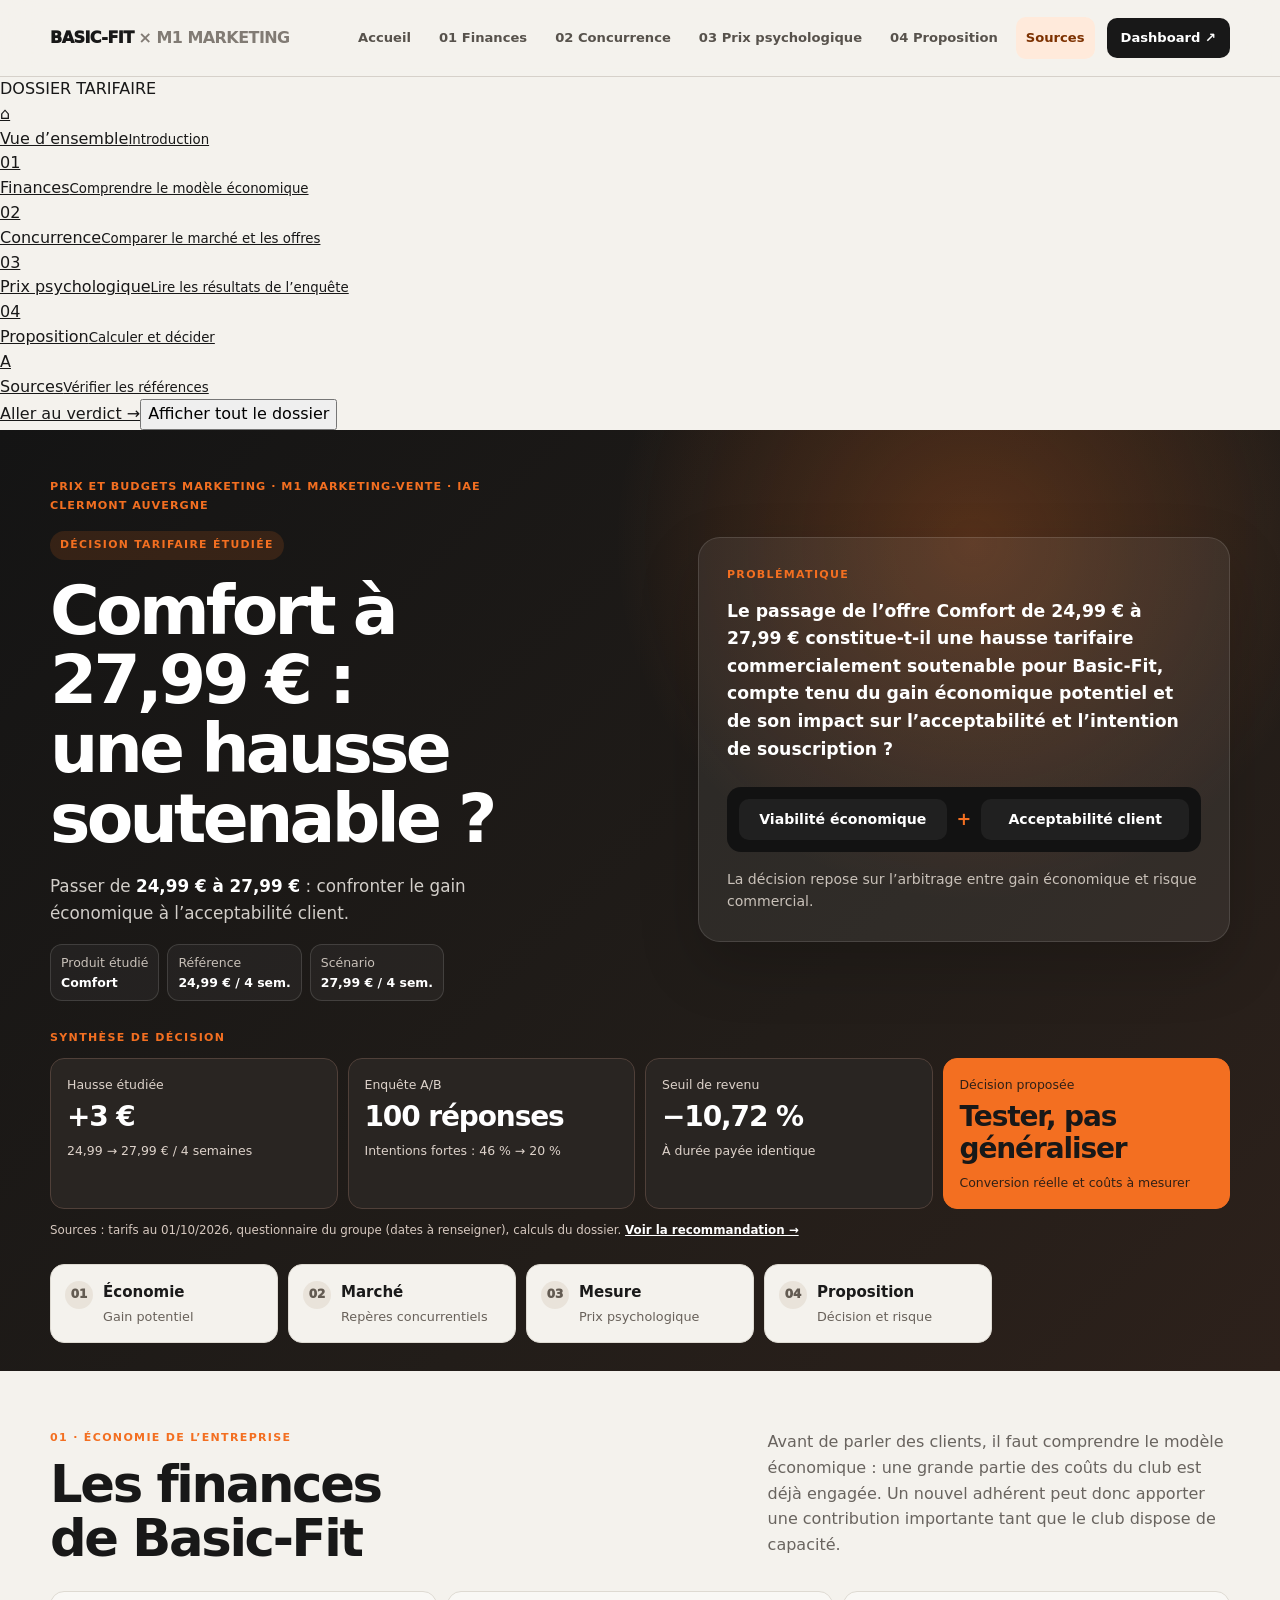
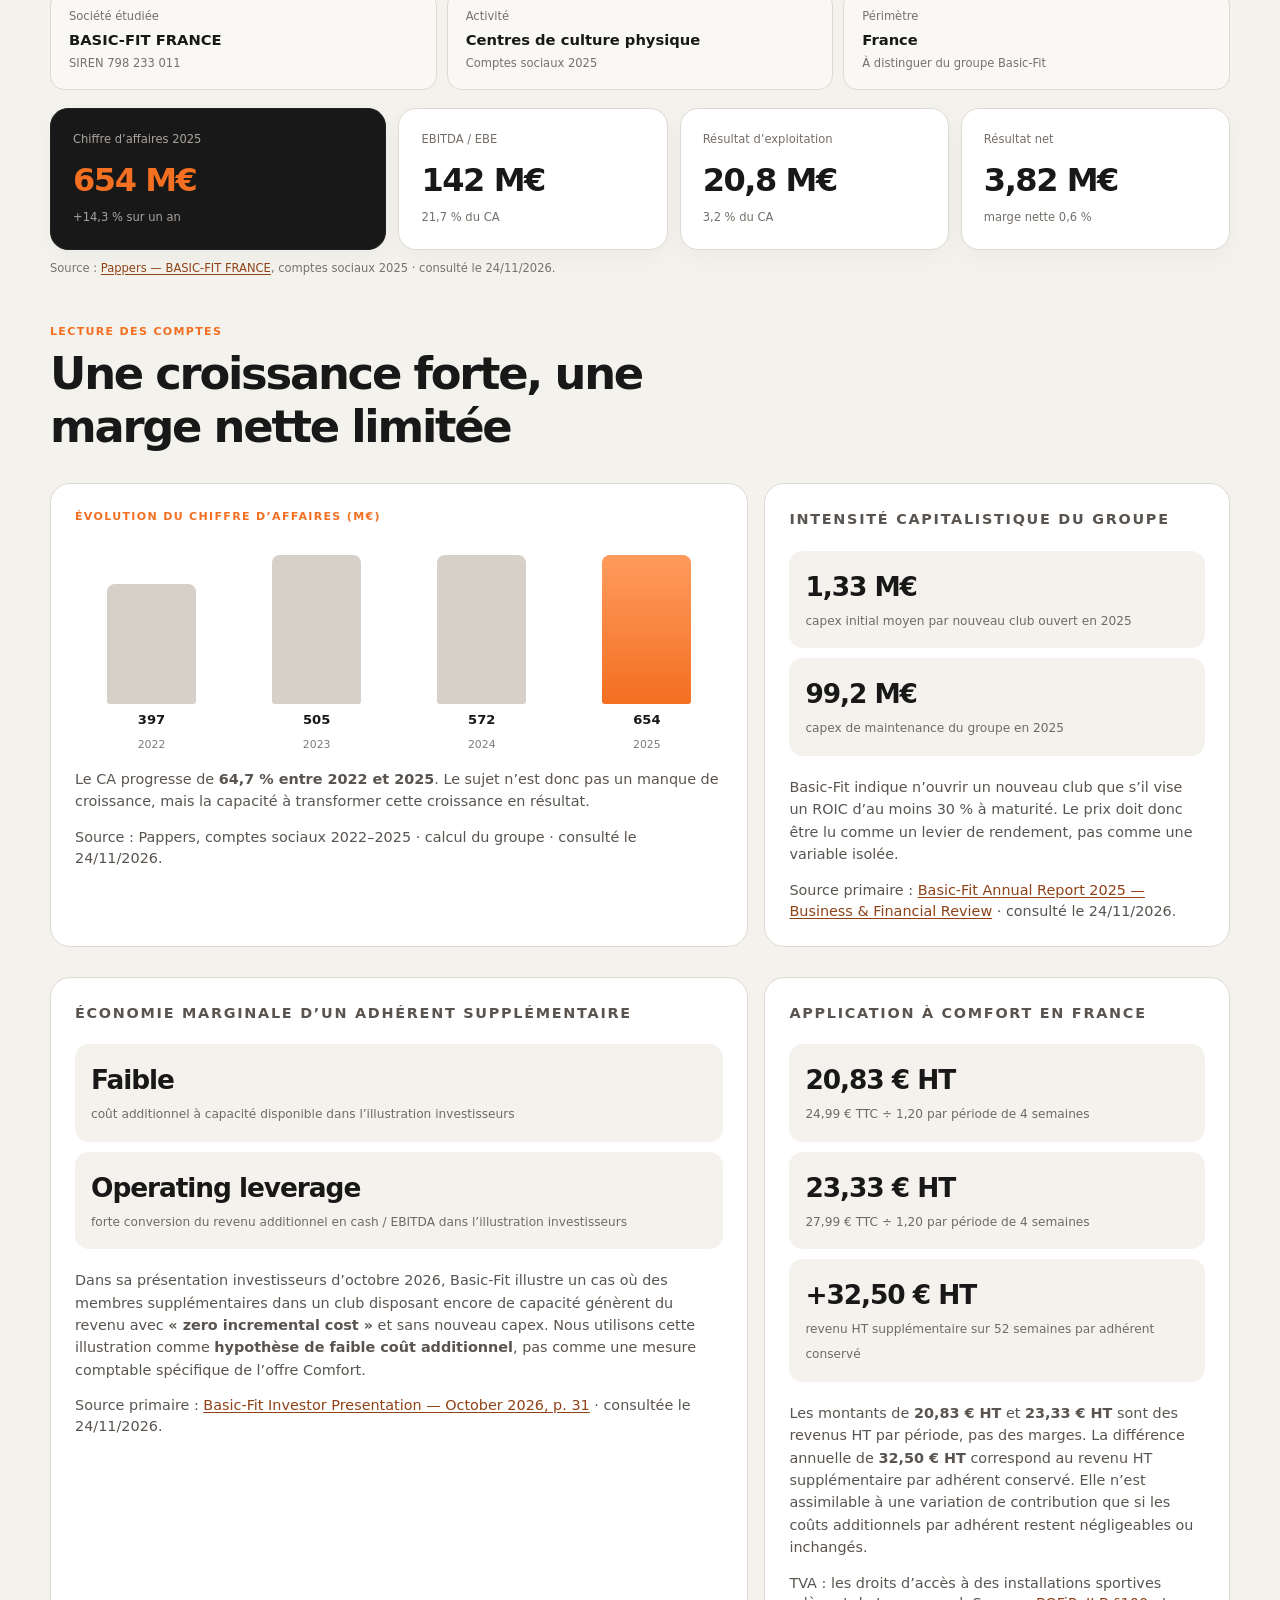
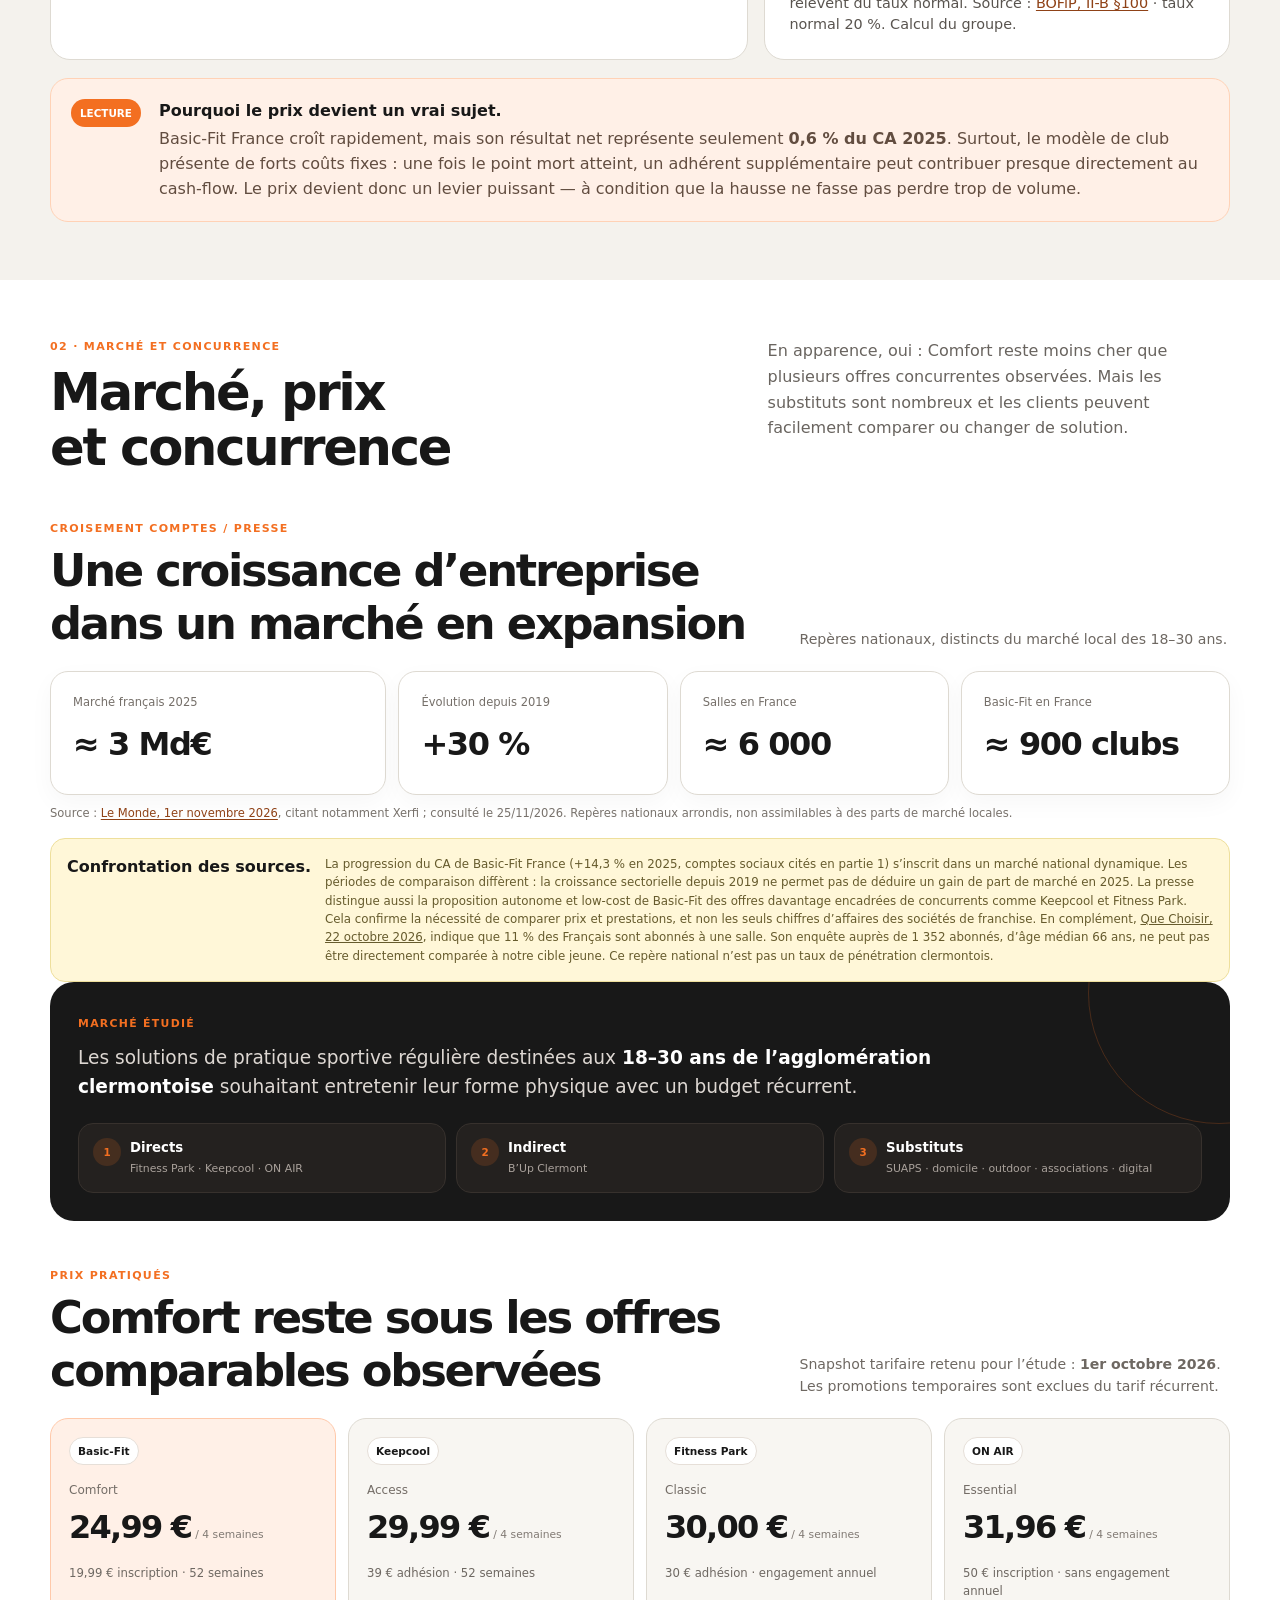
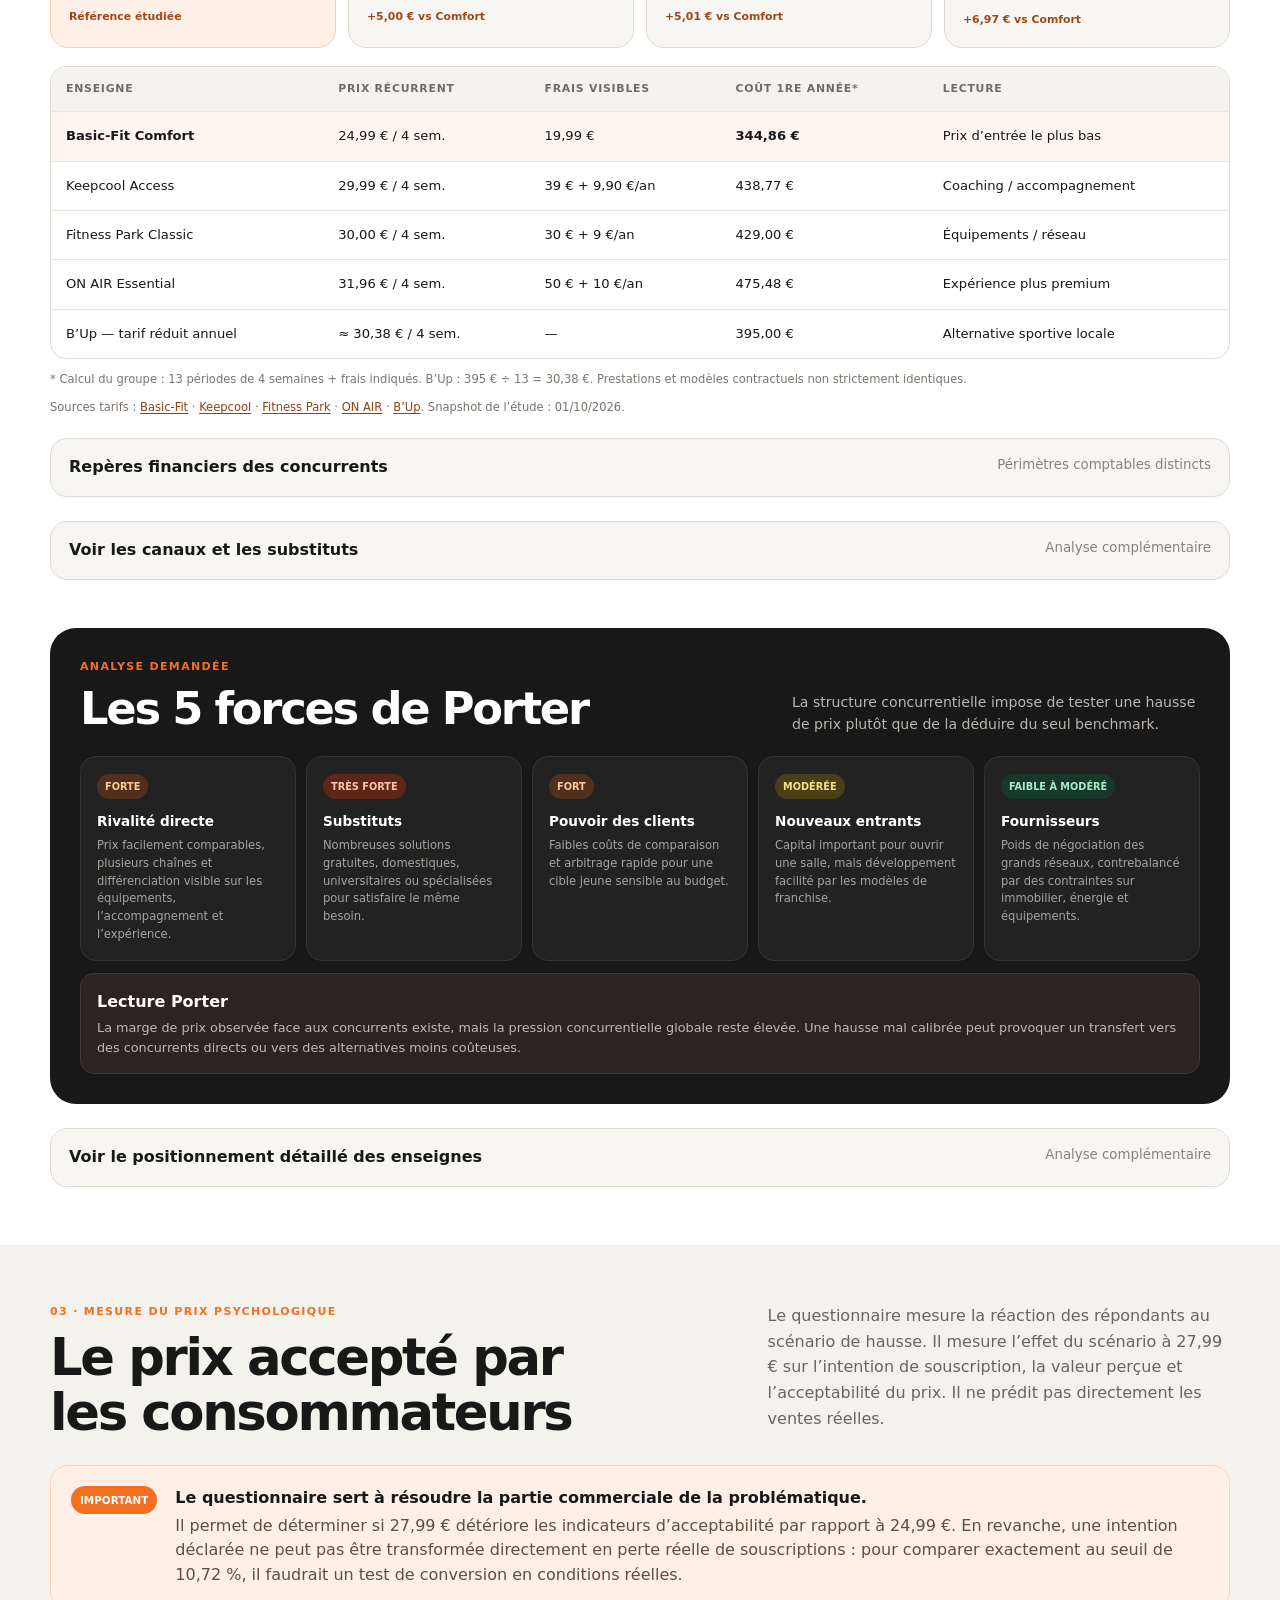
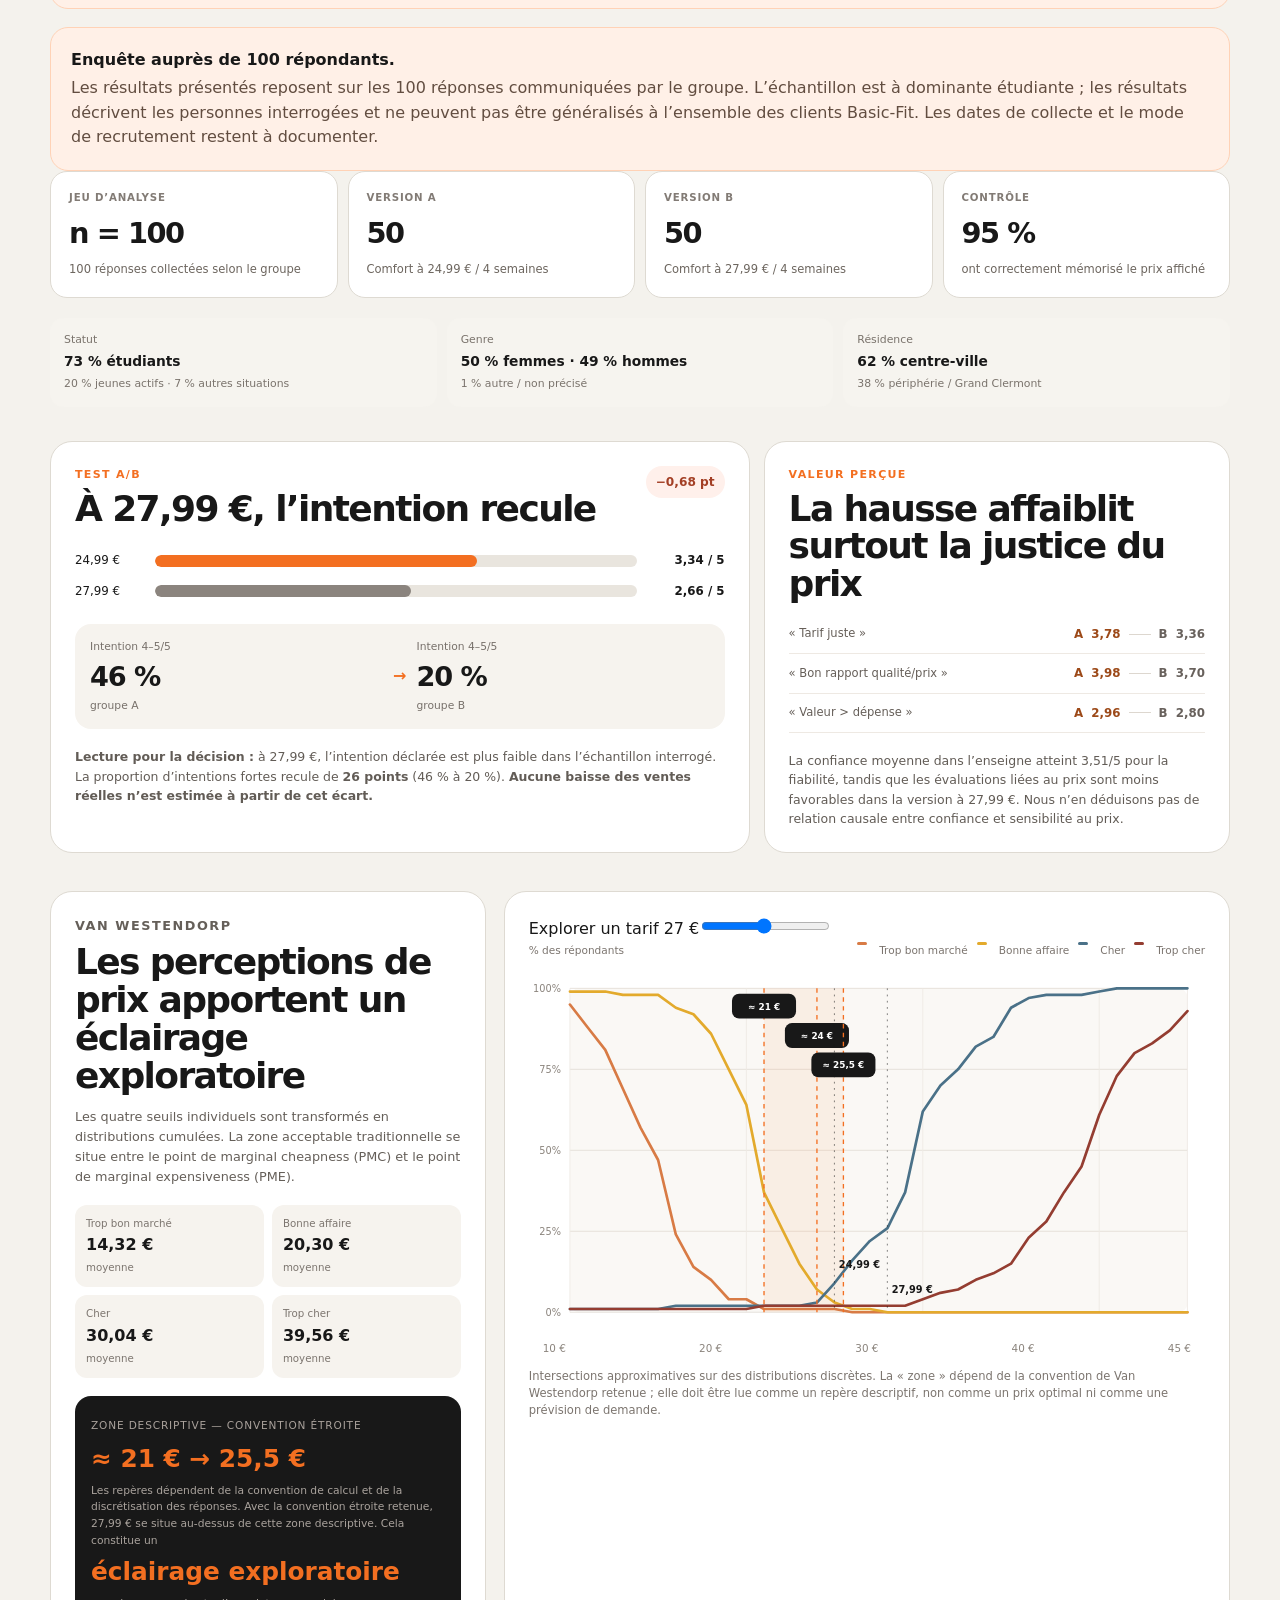
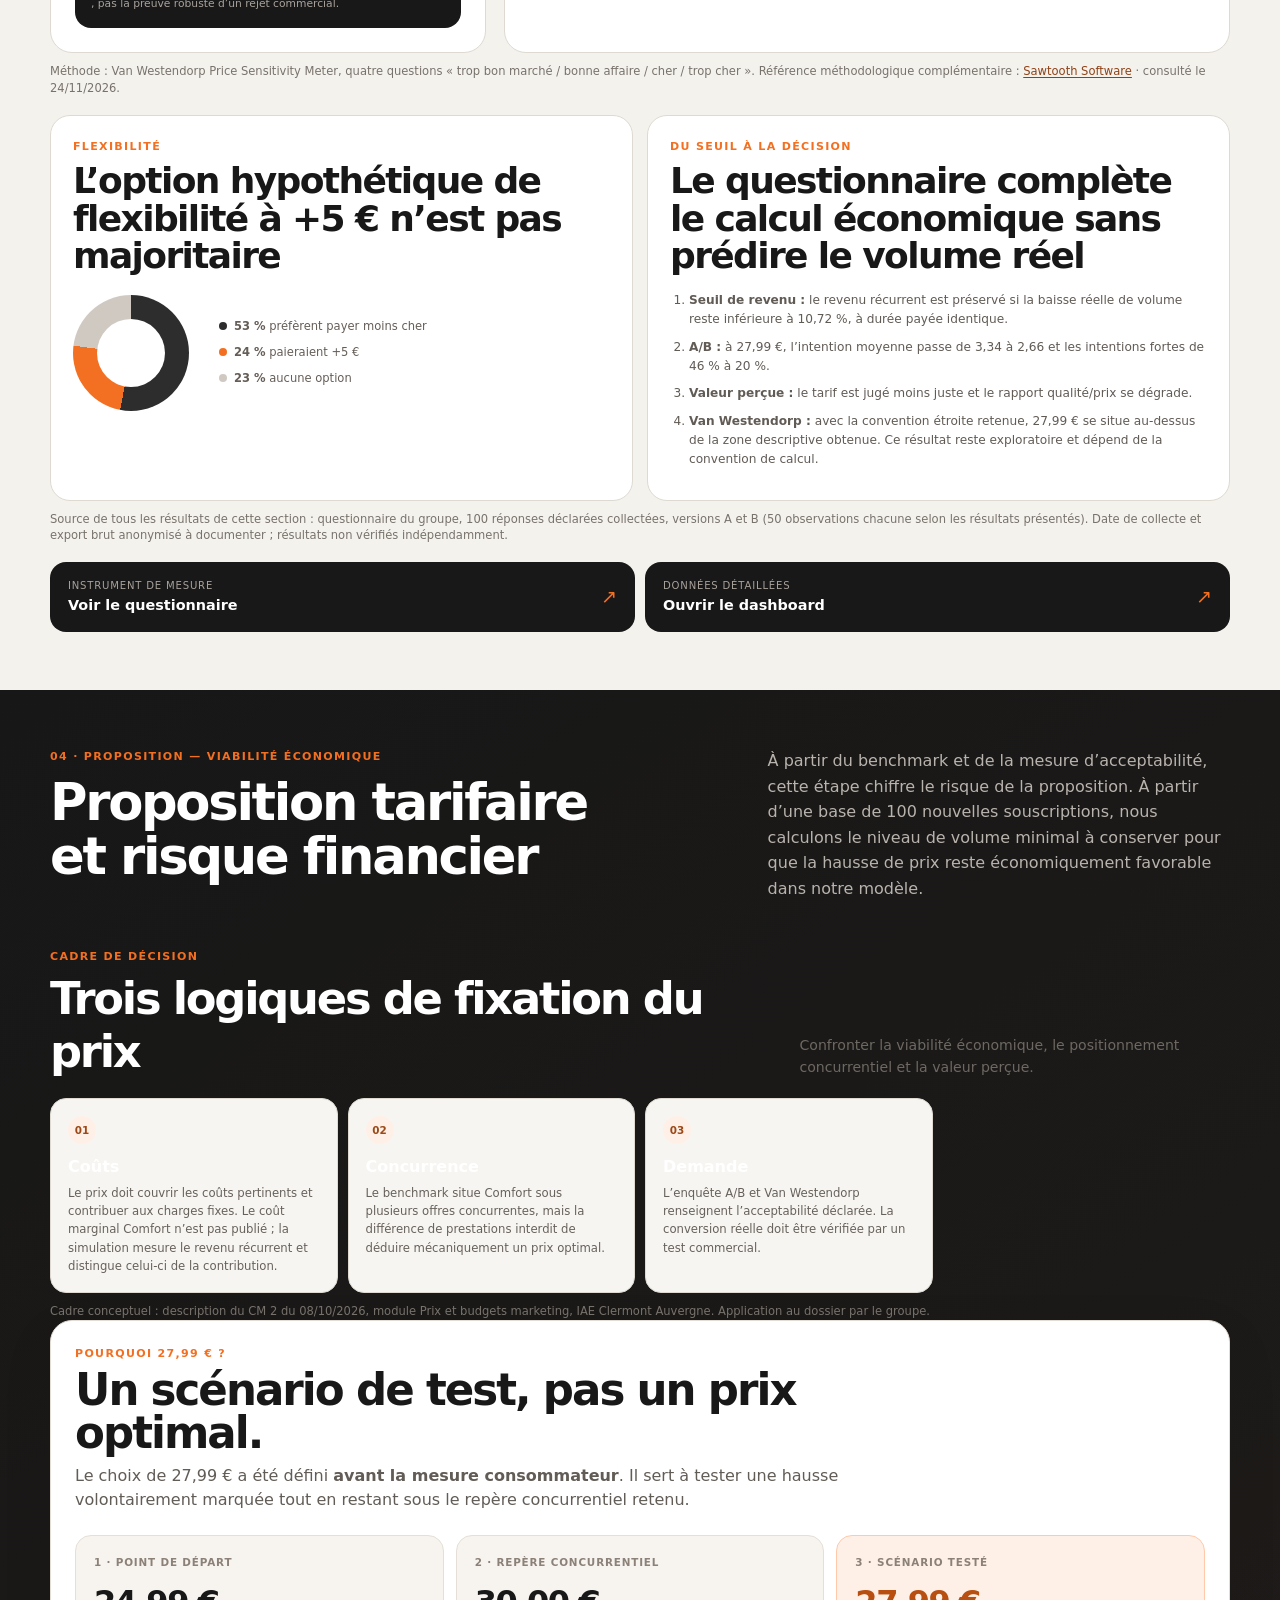
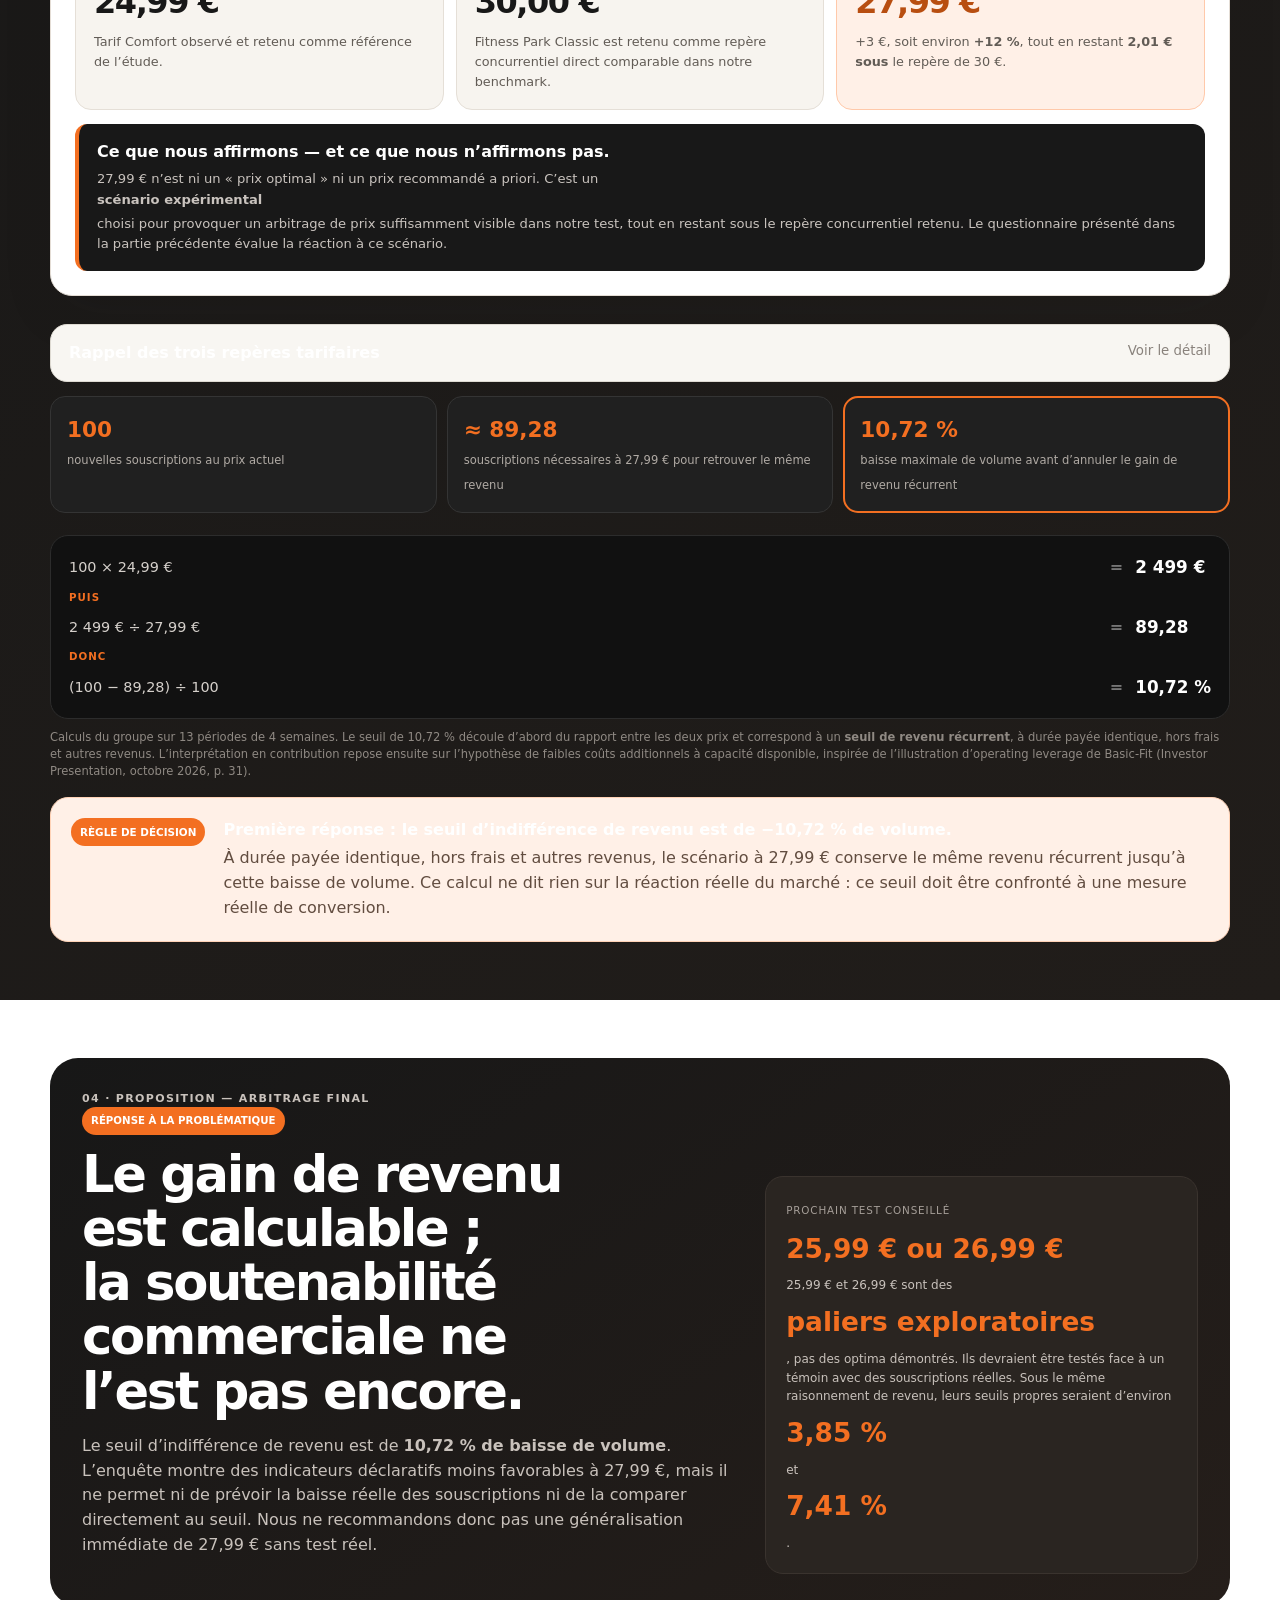
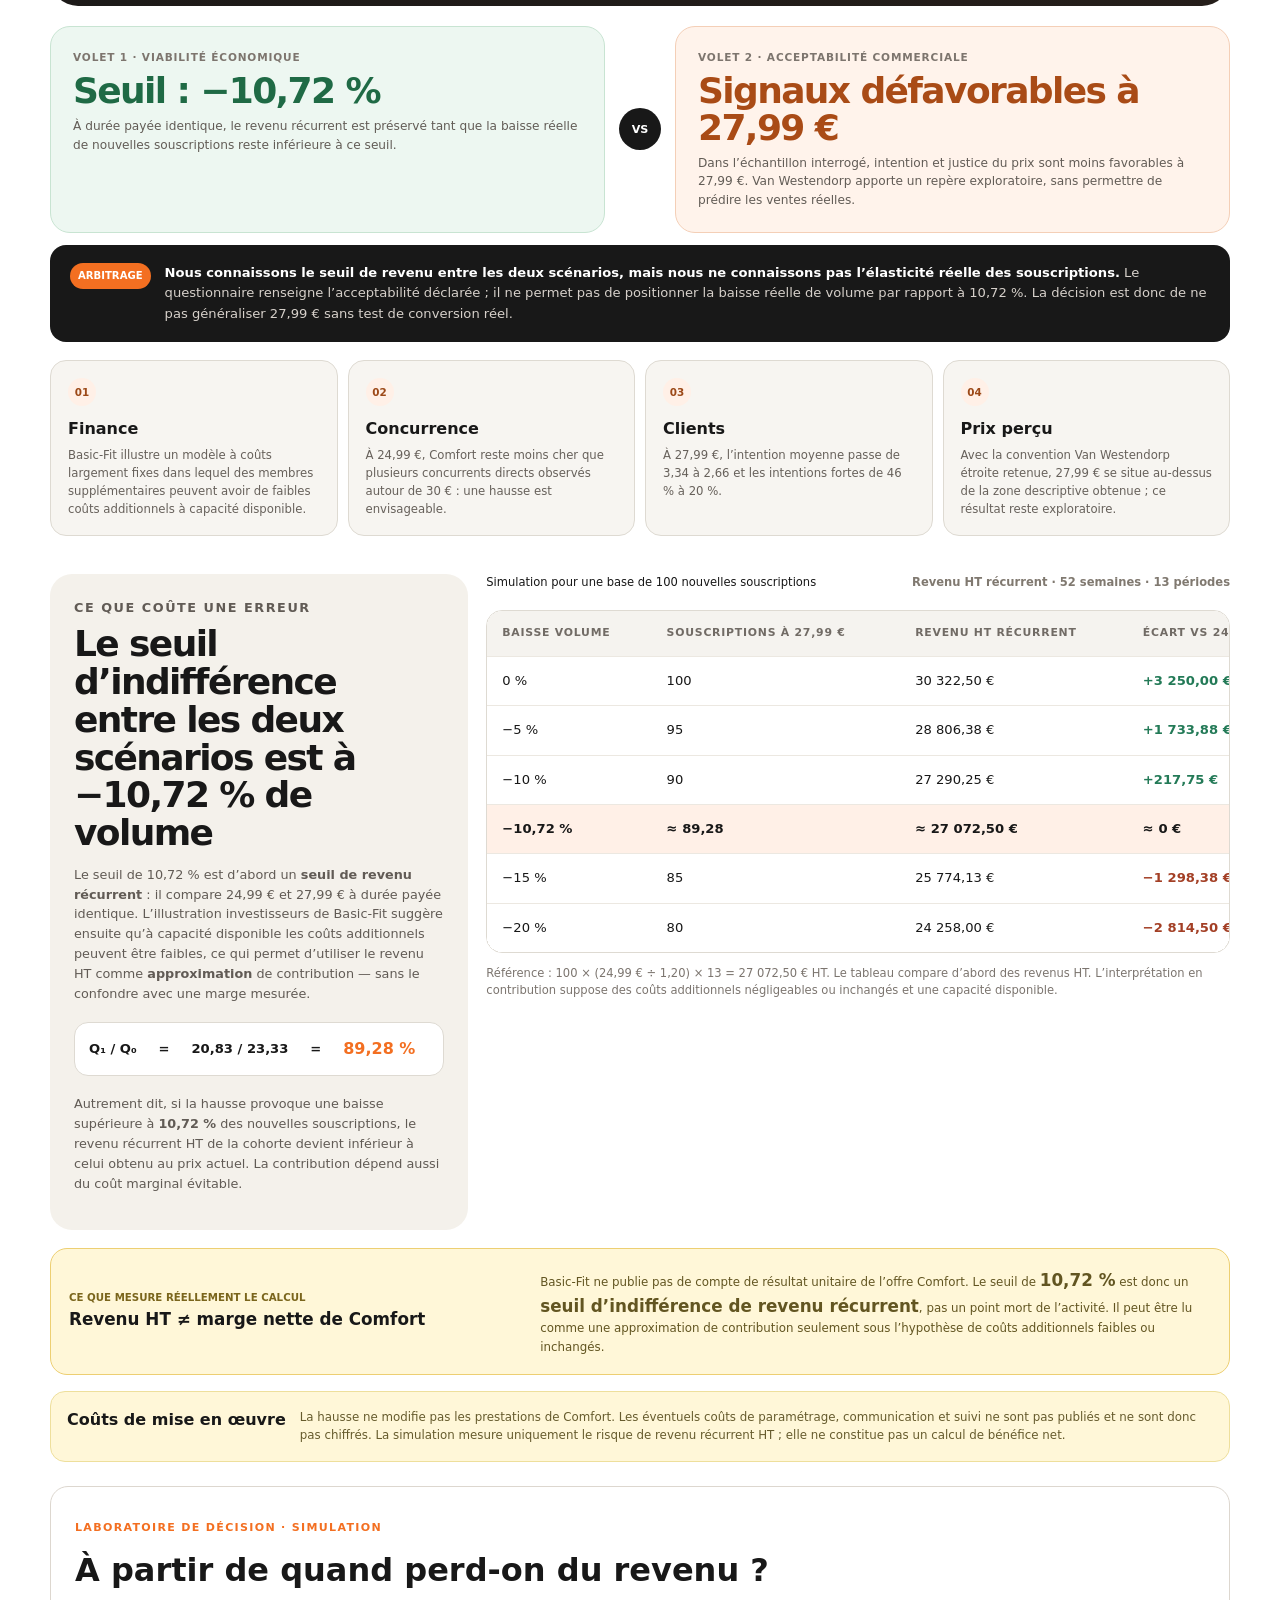
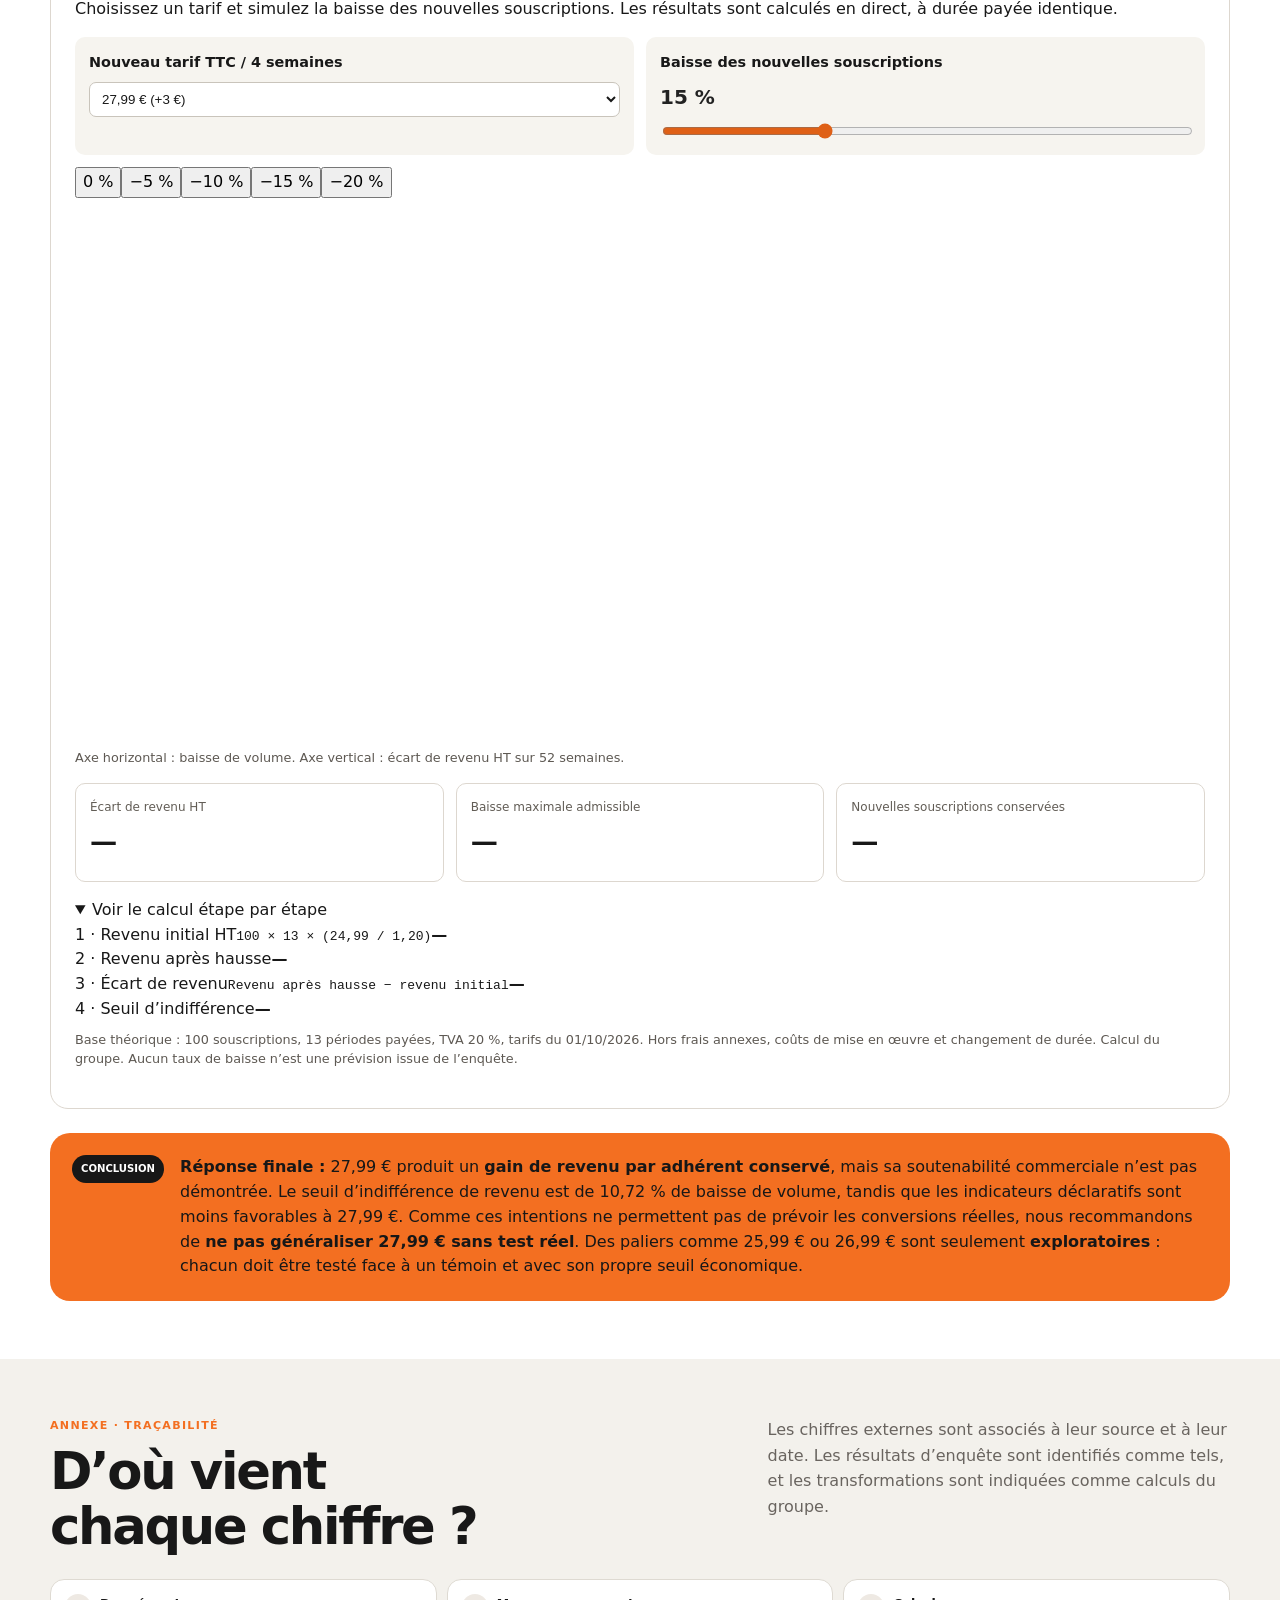
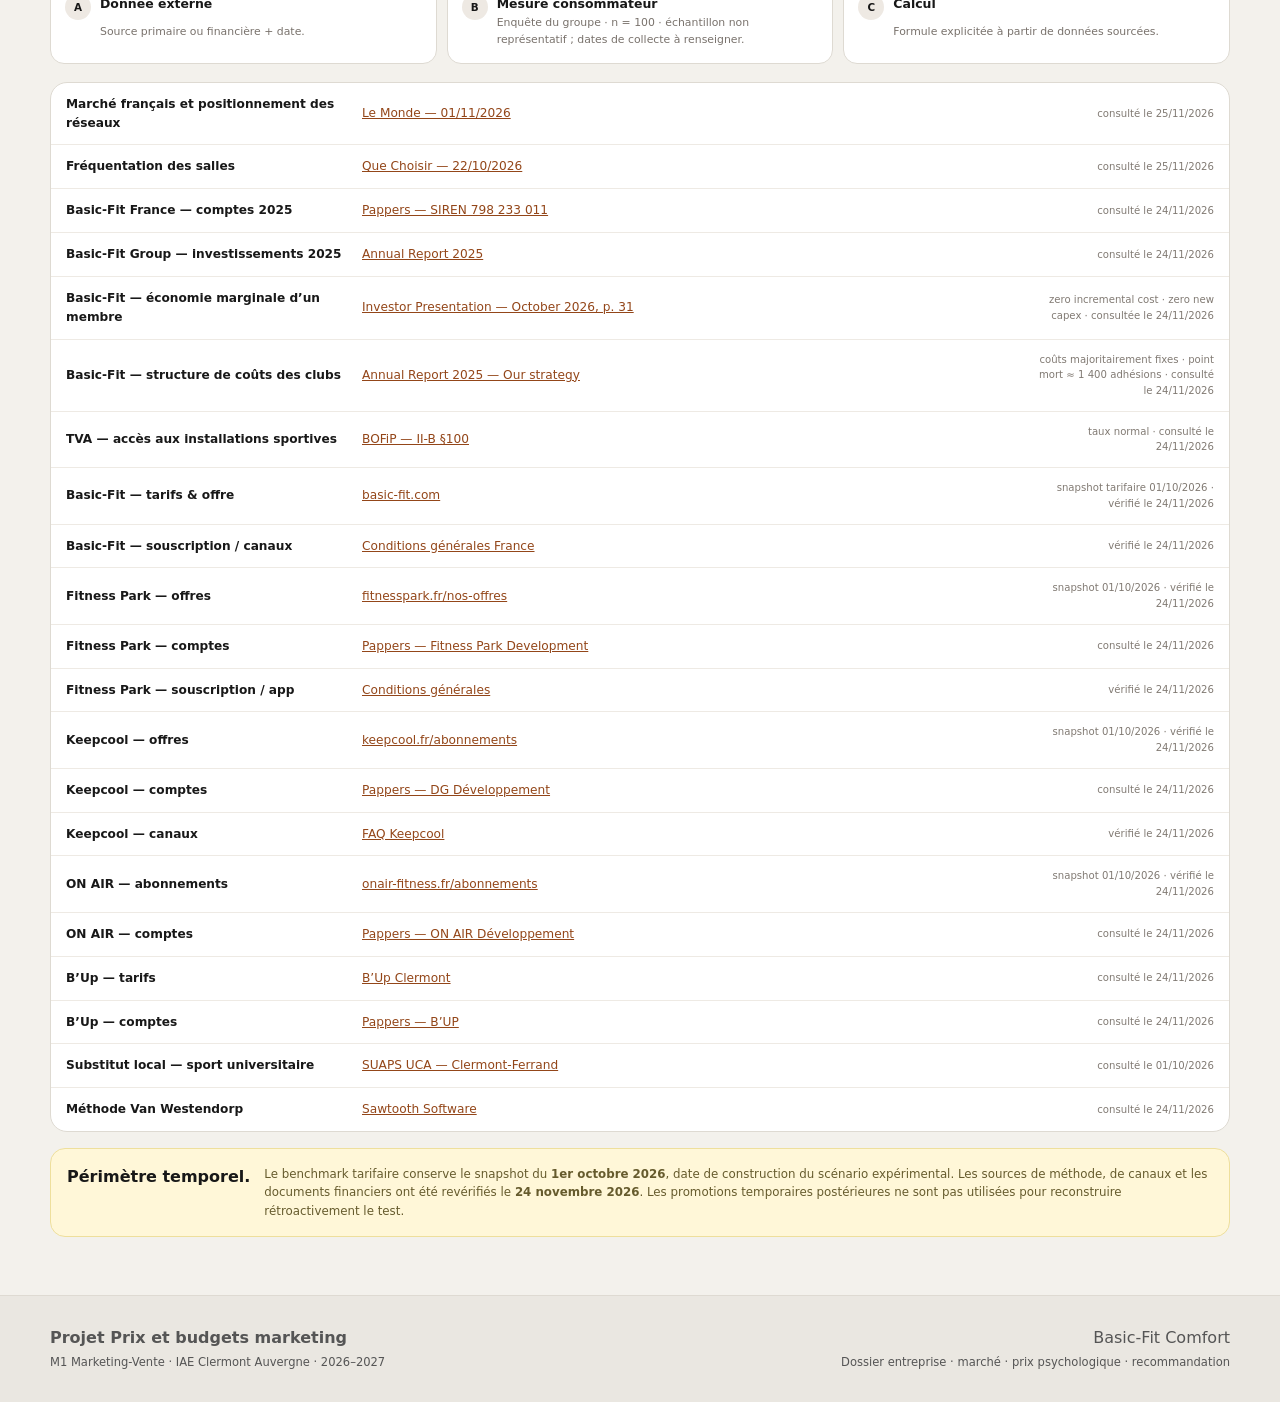
==== commit 795b1ed3: "Refonte du parcours en chapitres et laboratoire de revenu sans budgets arbitraires" ====
--- a/index.html
+++ b/index.html
@@ -18,7 +18,7 @@
       <span></span><span></span><span></span>
     </button>
     <nav id="mainNav" class="main-nav" aria-label="Navigation principale">
-      <a href="#entreprise">01 Finances</a>
+      <a href="#top">Accueil</a><a href="#entreprise">01 Finances</a>
       <a href="#marche">02 Concurrence</a>
       <a href="#mesure">03 Prix psychologique</a>
       <a href="#scenario">04 Proposition</a>
@@ -28,7 +28,7 @@
   </div>
 </header>
 
-<a class="skip-link" href="#entreprise">Aller au dossier</a><main id="top">
+<a class="skip-link" href="#entreprise">Aller au dossier</a><aside class="chapter-rail" aria-label="Sommaire du dossier"><div class="rail-label">DOSSIER TARIFAIRE</div><a href="#top" data-chapter="top"><span>⌂</span><div>Vue d’ensemble<small>Introduction</small></div></a><a href="#entreprise" data-chapter="entreprise"><span>01</span><div>Finances<small>Comprendre le modèle économique</small></div></a><a href="#marche" data-chapter="marche"><span>02</span><div>Concurrence<small>Comparer le marché et les offres</small></div></a><a href="#mesure" data-chapter="mesure"><span>03</span><div>Prix psychologique<small>Lire les résultats de l’enquête</small></div></a><a href="#scenario" data-chapter="scenario"><span>04</span><div>Proposition<small>Calculer et décider</small></div></a><a href="#sources" data-chapter="sources"><span>A</span><div>Sources<small>Vérifier les références</small></div></a><div class="rail-foot"><a href="#recommandation">Aller au verdict →</a><button type="button" id="read-all">Afficher tout le dossier</button></div></aside><main id="top">
 <section class="hero">
   <div class="wrap hero-grid">
     <div class="hero-copy">
@@ -290,7 +290,7 @@
         </div>
         <div class="vw-zone"><span>Zone descriptive — convention étroite</span><strong>≈ 21 € → 25,5 €</strong><p>Les repères dépendent de la convention de calcul et de la discrétisation des réponses. Avec la convention étroite retenue, 27,99 € se situe au-dessus de cette zone descriptive. Cela constitue un <strong>éclairage exploratoire</strong>, pas la preuve robuste d’un rejet commercial.</p></div>
       </div>
-      <div class="vw-chart-card">
+      <div class="vw-chart-card"><label class="vw-control">Explorer un tarif <output id="vw-selected">27 €</output><input type="range" id="vw-price" min="10" max="45" value="27" step="1"></label><div id="vw-reading" class="vw-reading" aria-live="polite"></div>
         <div class="chart-top"><span>% des répondants</span><div class="chart-legend"><i class="l1"></i>Trop bon marché <i class="l2"></i>Bonne affaire <i class="l3"></i>Cher <i class="l4"></i>Trop cher</div></div>
         <svg id="vwChart" viewBox="0 0 760 420" role="img" aria-label="Courbes Van Westendorp du prix psychologique"></svg>
         <div class="chart-axis"><span>10 €</span><span>20 €</span><span>30 €</span><span>40 €</span><span>45 €</span></div>
@@ -323,7 +323,7 @@
       <div><p class="section-kicker">04 · Proposition — viabilité économique</p><h2>Proposition tarifaire et risque financier</h2></div>
       <p>À partir du benchmark et de la mesure d’acceptabilité, cette étape chiffre le risque de la proposition. À partir d’une base de 100 nouvelles souscriptions, nous calculons le niveau de volume minimal à conserver pour que la hausse de prix reste économiquement favorable dans notre modèle.</p>
     </header>
-    <div class="subsection-head"><div><p class="mini">Cadre de décision</p><h3>Trois logiques de fixation du prix</h3></div><p>Confronter la viabilité économique, le positionnement concurrentiel et la valeur perçue.</p></div><div class="decision-reasons"><article><span>01</span><b>Coûts</b><p>Le prix doit couvrir les coûts pertinents et contribuer aux charges fixes. Le coût marginal Comfort n’est pas publié ; la décision est étudiée par sensibilité, sans inventer de coût de revient.</p></article><article><span>02</span><b>Concurrence</b><p>Le benchmark situe Comfort sous plusieurs offres concurrentes, mais la différence de prestations interdit de déduire mécaniquement un prix optimal.</p></article><article><span>03</span><b>Demande</b><p>L’enquête A/B et Van Westendorp renseignent l’acceptabilité déclarée. La conversion réelle doit être vérifiée par un test commercial.</p></article></div><p class="source-line">Cadre conceptuel : description du CM 2 du 08/10/2026, module Prix et budgets marketing, IAE Clermont Auvergne. Application au dossier par le groupe.</p><div class="choice-rationale">
+    <div class="subsection-head"><div><p class="mini">Cadre de décision</p><h3>Trois logiques de fixation du prix</h3></div><p>Confronter la viabilité économique, le positionnement concurrentiel et la valeur perçue.</p></div><div class="decision-reasons"><article><span>01</span><b>Coûts</b><p>Le prix doit couvrir les coûts pertinents et contribuer aux charges fixes. Le coût marginal Comfort n’est pas publié ; la simulation mesure le revenu récurrent et distingue celui-ci de la contribution.</p></article><article><span>02</span><b>Concurrence</b><p>Le benchmark situe Comfort sous plusieurs offres concurrentes, mais la différence de prestations interdit de déduire mécaniquement un prix optimal.</p></article><article><span>03</span><b>Demande</b><p>L’enquête A/B et Van Westendorp renseignent l’acceptabilité déclarée. La conversion réelle doit être vérifiée par un test commercial.</p></article></div><p class="source-line">Cadre conceptuel : description du CM 2 du 08/10/2026, module Prix et budgets marketing, IAE Clermont Auvergne. Application au dossier par le groupe.</p><div class="choice-rationale">
       <div class="choice-rationale-head">
         <p class="mini">Pourquoi 27,99 € ?</p>
         <h3>Un scénario de test, pas un prix optimal.</h3>
@@ -457,8 +457,7 @@
       <p>Basic-Fit ne publie pas de compte de résultat unitaire de l’offre Comfort. Le seuil de <strong>10,72 %</strong> est donc un <strong>seuil d’indifférence de revenu récurrent</strong>, pas un point mort de l’activité. Il peut être lu comme une approximation de contribution seulement sous l’hypothèse de coûts additionnels faibles ou inchangés.</p>
     </div>
 
-    <div class="profit-caveat"><div><span>Analyse de sensibilité</span><strong>Seuil de contribution selon le coût marginal</strong></div><p>Hypothèses illustratives, non observées : coût marginal HT constant par adhérent et par période, capacité disponible, 13 périodes payées, hors frais annexes et coûts de mise en œuvre. Formule : 1 − (24,99 / 1,20 − c) / (27,99 / 1,20 − c).</p><div class="table-scroll"><table class="benchmark-table"><thead><tr><th>Coût marginal HT / 4 sem.</th><th>Baisse maximale du volume</th><th>Écart de contribution à −15 % de volume / 52 sem.</th></tr></thead><tbody><tr><td>0 €</td><td>10,72 %</td><td>-1 298,38 €</td></tr><tr><td>2 €</td><td>11,72 %</td><td>-908,38 €</td></tr><tr><td>5 €</td><td>13,64 %</td><td>-323,38 €</td></tr><tr><td>10 €</td><td>18,76 %</td><td>651,63 €</td></tr></tbody></table></div><p class="note">Calculs du groupe à partir du snapshot tarifaire du 01/10/2026 et du taux de TVA cité en section entreprise. Les valeurs de c sont des hypothèses de sensibilité, pas des coûts publiés. Une décision définitive nécessite les coûts d’acquisition, de service et de capacité réellement évitables, ainsi que le coût du test.</p></div>
-    <div class="profit-caveat"><div><span>Plan d’action</span><strong>Tester avant de généraliser</strong></div><p>Conserver 24,99 € comme témoin ; comparer à 25,99 €, 26,99 € et éventuellement 27,99 € sur des prospects comparables. Maintenir les prestations, les frais et les conditions de promotion constants. Mesurer le taux de conversion, le volume de souscriptions, le revenu HT, les coûts d’acquisition et la rétention. Fixer la durée et le budget du test avant son lancement ; interrompre ou revoir le scénario si la contribution nette des coûts de test devient inférieure au témoin. Les paliers sont des propositions du groupe, pas des tarifs annoncés.</p></div><div class="profit-caveat"><div><span>Budget et stress test</span><strong>Intégrer le coût de mise en œuvre dans la décision</strong></div><p>Le changement de prix ne modifie pas les prestations de Comfort. Il peut néanmoins nécessiter du paramétrage tarifaire, la mise à jour des supports et conditions, le suivi des conversions et du temps d’analyse. Aucun devis ni coût interne n’est disponible : le tableau présente des hypothèses budgétaires de simulation, non des dépenses observées.</p><div class="table-scroll"><table class="risk-table"><thead><tr><th>Hypothèse de test</th><th>Budget additionnel HT</th><th>Baisse de volume</th><th>Coût marginal HT / période</th><th>Écart net sur 52 semaines</th></tr></thead><tbody><tr><td>Favorable</td><td>0 €</td><td>−5 %</td><td>0 €</td><td class="gain">1 733,88 €</td></tr><tr><td>Intermédiaire</td><td>500 €</td><td>−10 %</td><td>0 €</td><td class="loss">-282,25 €</td></tr><tr><td>Défavorable</td><td>1000 €</td><td>−15 %</td><td>2 €</td><td class="loss">-1 908,38 €</td></tr><tr><td>Stress renforcé</td><td>2000 €</td><td>−20 %</td><td>5 €</td><td class="loss">-3 514,50 €</td></tr></tbody></table></div><p class="note">Calculs et hypothèses du groupe, 25/11/2026. Base théorique de 100 souscriptions et 13 périodes payées. Écart net = Q₁ × 13 × (P₁ HT − c) − Q₀ × 13 × (P₀ HT − c) − budget. Les budgets sont des valeurs de stress test, à remplacer par un chiffrage interne ou devis. Hors variation de rétention et effets sur les abonnés existants. À volume inchangé et coût marginal constant, le budget maximal absorbable est de 3 250 € HT pour cette cohorte ; à −10 % de volume et c = 0, il n’est plus que de 217,75 €.</p></div><section class="interactive-sim" aria-labelledby="sim-title"><p class="mini">Simulation interactive · hypothèses modifiables</p><h3 id="sim-title">Quel est le coût d’une erreur tarifaire ?</h3><p>Modifiez les hypothèses pour observer l’effet sur la contribution de la cohorte. Les coûts et le budget ne sont pas des données comptables publiées.</p><div class="sim-controls"><label>Nouveau tarif TTC / 4 semaines <select id="sim-price"><option value="25.99">25,99 €</option><option value="26.99">26,99 €</option><option selected value="27.99">27,99 €</option></select></label><label>Baisse des souscriptions <output id="sim-drop-label">15 %</output><input id="sim-drop" type="range" min="0" max="50" step="1" value="15"></label><label>Coût marginal HT / période <output id="sim-cost-label">0 €</output><input id="sim-cost" type="range" min="0" max="10" step=".5" value="0"></label><label>Budget additionnel HT <output id="sim-budget-label">500 €</output><input id="sim-budget" type="range" min="0" max="4000" step="100" value="500"></label></div><div class="sim-results" aria-live="polite"><div><span>Écart net de contribution</span><strong id="sim-net">—</strong></div><div><span>Baisse maximale admissible</span><strong id="sim-threshold">—</strong></div><div><span>Contribution de référence</span><strong id="sim-base">—</strong></div></div><p id="sim-verdict" class="sim-verdict"></p><p class="note">Base : 100 souscriptions, 13 périodes payées, prix initial 24,99 € TTC, TVA 20 %. Écart net = nouvelle contribution − contribution initiale − budget. Seuil calculé après budget. Hypothèses : durée et coût marginal constants, capacité disponible, pas d’impact sur le parc existant. Source : calcul du groupe à partir des tarifs du 01/10/2026 et du taux de TVA cité en partie 1.</p></section><div class="final-takeaway">
+    <div class="method-note"><strong>Coûts de mise en œuvre</strong><p>La hausse ne modifie pas les prestations de Comfort. Les éventuels coûts de paramétrage, communication et suivi ne sont pas publiés et ne sont donc pas chiffrés. La simulation mesure uniquement le risque de revenu récurrent HT ; elle ne constitue pas un calcul de bénéfice net.</p></div><section class="interactive-sim" aria-labelledby="sim-title"><p class="mini">Laboratoire de décision · simulation</p><h3 id="sim-title">À partir de quand perd-on du revenu ?</h3><p>Choisissez un tarif et simulez la baisse des nouvelles souscriptions. Les résultats sont calculés en direct, à durée payée identique.</p><div class="lab-grid"><div class="sim-controls"><label>Nouveau tarif TTC / 4 semaines<select id="sim-price"><option value="25.99">25,99 € (+1 €)</option><option value="26.99">26,99 € (+2 €)</option><option selected value="27.99">27,99 € (+3 €)</option></select></label><label>Baisse des nouvelles souscriptions <output id="sim-drop-label">15 %</output><input id="sim-drop" type="range" min="0" max="50" step="1" value="15"></label><div class="lab-presets"><button type="button" data-drop="0">0 %</button><button type="button" data-drop="5">−5 %</button><button type="button" data-drop="10">−10 %</button><button type="button" data-drop="15">−15 %</button><button type="button" data-drop="20">−20 %</button></div></div><div class="lab-chart"><svg id="riskChart" viewBox="0 0 640 300" role="img" aria-label="Variation du revenu annuel selon la baisse des souscriptions"></svg><p class="note">Axe horizontal : baisse de volume. Axe vertical : écart de revenu HT sur 52 semaines.</p></div></div><div class="sim-results" aria-live="polite"><div><span>Écart de revenu HT</span><strong id="sim-net">—</strong></div><div><span>Baisse maximale admissible</span><strong id="sim-threshold">—</strong></div><div><span>Nouvelles souscriptions conservées</span><strong id="sim-volume">—</strong></div></div><p id="sim-verdict" class="sim-verdict"></p><details class="formula-drawer" open><summary>Voir le calcul étape par étape</summary><div class="formula-steps"><div><span>1 · Revenu initial HT</span><code>100 × 13 × (24,99 / 1,20)</code><strong id="sim-base">—</strong></div><div><span>2 · Revenu après hausse</span><code id="sim-new-formula"></code><strong id="sim-new">—</strong></div><div><span>3 · Écart de revenu</span><code>Revenu après hausse − revenu initial</code><strong id="sim-difference">—</strong></div><div><span>4 · Seuil d’indifférence</span><code id="sim-threshold-formula"></code><strong id="sim-threshold-detail">—</strong></div></div></details><p class="note">Base théorique : 100 souscriptions, 13 périodes payées, TVA 20 %, tarifs du 01/10/2026. Hors frais annexes, coûts de mise en œuvre et changement de durée. Calcul du groupe. Aucun taux de baisse n’est une prévision issue de l’enquête.</p></section><div class="final-takeaway">
       <span>Conclusion</span>
       <p><strong>Réponse finale&nbsp;:</strong> 27,99 € produit un <strong>gain de revenu par adhérent conservé</strong>, mais sa soutenabilité commerciale n’est pas démontrée. Le seuil d’indifférence de revenu est de 10,72 % de baisse de volume, tandis que les indicateurs déclaratifs sont moins favorables à 27,99 €. Comme ces intentions ne permettent pas de prévoir les conversions réelles, nous recommandons de <strong>ne pas généraliser 27,99 € sans test réel</strong>. Des paliers comme 25,99 € ou 26,99 € sont seulement <strong>exploratoires</strong> : chacun doit être testé face à un témoin et avec son propre seuil économique.</p>
     </div>
--- a/styles.css
+++ b/styles.css
@@ -705,3 +705,12 @@
 @media screen and (max-width:360px){
   .hero .research-equation{grid-template-columns:1fr}
 }
+
+/* Lecture rapide et outils de décision */
+.skip-link{position:fixed;top:8px;left:8px;transform:translateY(-150%);z-index:100;background:#fff;color:#181818;padding:12px;border-radius:8px}.skip-link:focus{transform:none}
+.hero{padding-top:48px}.hero-grid{gap:36px;padding-bottom:28px;align-items:center}.hero h1{font-size:clamp(2.6rem,5.3vw,4.8rem);line-height:1.02;letter-spacing:-.055em}.hero-meta{margin-top:18px}
+.executive{padding:0 0 24px}.executive-grid{display:grid;grid-template-columns:repeat(4,minmax(0,1fr));gap:10px;margin-top:12px}.executive-grid>div{background:#292522;border:1px solid #504039;border-radius:14px;padding:16px;min-width:0}.executive-grid span,.executive-grid small{display:block;color:#ddd2ca;font-size:.78rem}.executive-grid strong{display:block;font-size:clamp(1.1rem,2.2vw,1.75rem);line-height:1.15;margin:6px 0 8px;letter-spacing:-.04em}.executive-grid .exec-decision{background:#f36f21;color:#181818;border-color:#f36f21}.exec-decision span,.exec-decision small{color:#302016}.exec-source{font-size:.74rem;color:#d7c9c0;margin:12px 0 0}.exec-source a{font-weight:800;color:#fff}
+.section{padding:58px 0}.section-head{gap:24px;align-items:start;margin-bottom:26px}.section-head h2,.decision-head h2{font-size:clamp(2rem,4vw,3.5rem);line-height:1.06;letter-spacing:-.045em}.section-head>p{line-height:1.6}.subsection-head h3{line-height:1.18}.source-line,.note{overflow-wrap:anywhere}.main-nav>a.active{background:#ffeadb;color:#7d3100}.main-nav>a:focus-visible,button:focus-visible,input:focus-visible,select:focus-visible,summary:focus-visible{outline:3px solid #d65c13;outline-offset:3px}
+.interactive-sim{margin:24px 0;padding:24px;background:#fff;color:#181818;border:1px solid #ddd7cf;border-radius:18px}.interactive-sim h3{font-size:clamp(1.35rem,3vw,2rem);line-height:1.15;margin:8px 0}.interactive-sim>p{margin:8px 0 16px}.sim-controls,.sim-results{display:grid;grid-template-columns:repeat(2,minmax(0,1fr));gap:12px}.sim-controls label{display:flex;flex-direction:column;gap:8px;background:#f6f4ef;padding:14px;border-radius:10px;font-weight:700;font-size:.9rem}.sim-controls output{font-size:1.25rem;color:#222;font-weight:850}.sim-controls input{width:100%;accent-color:#df6016}.sim-controls select{width:100%;background:#fff;color:#181818;padding:8px;border:1px solid #c9c4bb;border-radius:7px}.sim-results{grid-template-columns:repeat(3,minmax(0,1fr));margin-top:16px}.sim-results>div{border:1px solid #ddd7cf;border-radius:10px;padding:14px}.sim-results span{display:block;font-size:.75rem;color:#625d56}.sim-results strong{display:block;font-size:clamp(1rem,2.5vw,1.7rem);letter-spacing:-.03em;margin:4px 0}.sim-verdict{font-weight:800}.sim-positive{color:#146747}.sim-negative{color:#a33f25}.interactive-sim .note{color:#5e5953;font-size:.8rem}.table-scroll{overflow-x:auto}
+@media(max-width:760px){.hero{padding-top:32px}.hero-grid{gap:20px}.executive-grid{grid-template-columns:repeat(2,minmax(0,1fr))}.executive-grid>div{padding:12px}.section{padding:38px 0}.section-head{grid-template-columns:1fr;gap:12px}.sim-results{grid-template-columns:1fr}.interactive-sim{padding:16px}.sim-controls{grid-template-columns:1fr}.hero h1{font-size:clamp(2.2rem,8vw,3.5rem)}}
+@media(prefers-reduced-motion:reduce){html{scroll-behavior:auto}*{animation:none!important;transition:none!important}}
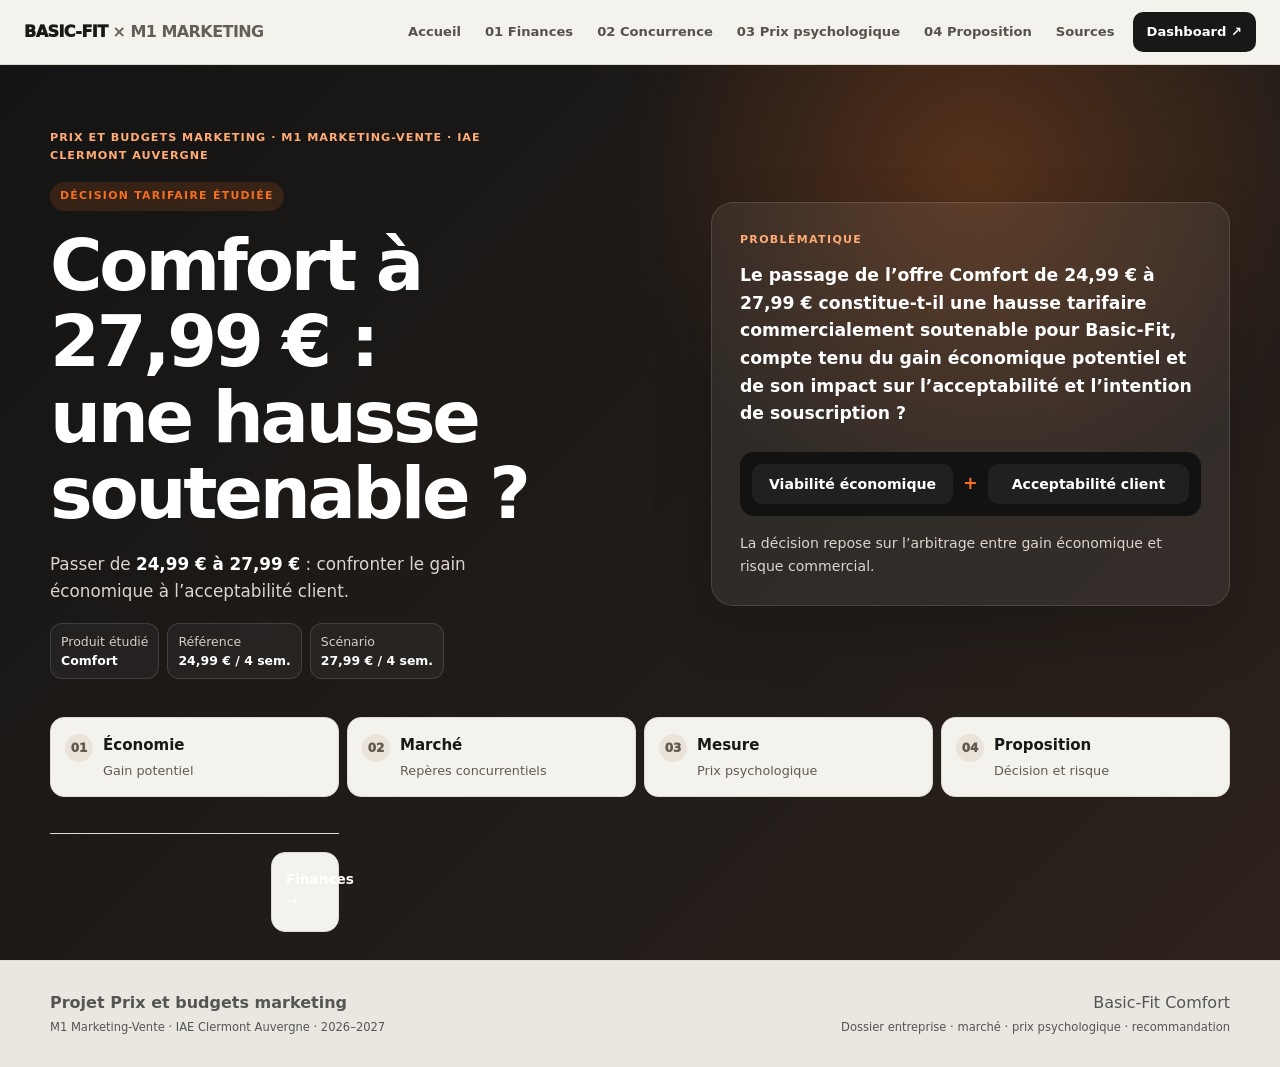
==== commit a294bca3: "Retirer la synthèse de décision de la page d’accueil" ====
--- a/index.html
+++ b/index.html
@@ -47,7 +47,7 @@
       <div class="research-equation"><span>Viabilité économique</span><i>+</i><span>Acceptabilité client</span></div><p class="research-note">La décision repose sur l’arbitrage entre gain économique et risque commercial.</p>
     </aside>
   </div>
-  <div class="wrap executive"><p class="mini">Synthèse de décision</p><div class="executive-grid"><div><span>Hausse étudiée</span><strong>+3 €</strong><small>24,99 → 27,99 € / 4 semaines</small></div><div><span>Enquête A/B</span><strong>100 réponses</strong><small>Intentions fortes : 46 % → 20 %</small></div><div><span>Seuil de revenu</span><strong>−10,72 %</strong><small>À durée payée identique</small></div><div class="exec-decision"><span>Décision proposée</span><strong>Tester, pas généraliser</strong><small>Conversion réelle et coûts à mesurer</small></div></div><p class="exec-source">Sources : tarifs au 01/10/2026, questionnaire du groupe (dates à renseigner), calculs du dossier. <a href="#recommandation">Voir la recommandation →</a></p></div><div class="wrap journey" aria-label="Plan du dossier">
+  <div class="wrap journey" aria-label="Plan du dossier">
     <a href="#entreprise"><span>01</span><b>Économie</b><small>Gain potentiel</small></a>
     <a href="#marche"><span>02</span><b>Marché</b><small>Repères concurrentiels</small></a>
     <a href="#mesure"><span>03</span><b>Mesure</b><small>Prix psychologique</small></a>
--- a/styles.css
+++ b/styles.css
@@ -714,3 +714,31 @@
 .interactive-sim{margin:24px 0;padding:24px;background:#fff;color:#181818;border:1px solid #ddd7cf;border-radius:18px}.interactive-sim h3{font-size:clamp(1.35rem,3vw,2rem);line-height:1.15;margin:8px 0}.interactive-sim>p{margin:8px 0 16px}.sim-controls,.sim-results{display:grid;grid-template-columns:repeat(2,minmax(0,1fr));gap:12px}.sim-controls label{display:flex;flex-direction:column;gap:8px;background:#f6f4ef;padding:14px;border-radius:10px;font-weight:700;font-size:.9rem}.sim-controls output{font-size:1.25rem;color:#222;font-weight:850}.sim-controls input{width:100%;accent-color:#df6016}.sim-controls select{width:100%;background:#fff;color:#181818;padding:8px;border:1px solid #c9c4bb;border-radius:7px}.sim-results{grid-template-columns:repeat(3,minmax(0,1fr));margin-top:16px}.sim-results>div{border:1px solid #ddd7cf;border-radius:10px;padding:14px}.sim-results span{display:block;font-size:.75rem;color:#625d56}.sim-results strong{display:block;font-size:clamp(1rem,2.5vw,1.7rem);letter-spacing:-.03em;margin:4px 0}.sim-verdict{font-weight:800}.sim-positive{color:#146747}.sim-negative{color:#a33f25}.interactive-sim .note{color:#5e5953;font-size:.8rem}.table-scroll{overflow-x:auto}
 @media(max-width:760px){.hero{padding-top:32px}.hero-grid{gap:20px}.executive-grid{grid-template-columns:repeat(2,minmax(0,1fr))}.executive-grid>div{padding:12px}.section{padding:38px 0}.section-head{grid-template-columns:1fr;gap:12px}.sim-results{grid-template-columns:1fr}.interactive-sim{padding:16px}.sim-controls{grid-template-columns:1fr}.hero h1{font-size:clamp(2.2rem,8vw,3.5rem)}}
 @media(prefers-reduced-motion:reduce){html{scroll-behavior:auto}*{animation:none!important;transition:none!important}}
+
+/* Nouvelle interface : espace de lecture par chapitre */
+:root{--bg:#f5f6f8;--paper:#fff;--ink:#19212d;--muted:#5f6875;--line:#dce1e8;--orange:#e96319;--dark:#17212d;--radius:16px}
+body{background:var(--bg);color:var(--ink)}.topbar{background:#fff;border-bottom:1px solid var(--line);backdrop-filter:none}.topbar .nav{width:calc(100% - 48px);min-height:64px}.brand{color:#17212d}.main-nav>a{color:#4b5563}.chapter-rail{display:none}
+body.chapter-mode .chapter-rail{display:flex;flex-direction:column;gap:5px;position:fixed;top:65px;bottom:0;left:0;width:252px;padding:24px 14px;background:#fff;border-right:1px solid var(--line);overflow:auto;z-index:50}
+body.chapter-mode main,body.chapter-mode footer{margin-left:252px}body.chapter-mode main>section[hidden]{display:none!important}.chapter-rail .rail-label{font-size:.69rem;font-weight:850;letter-spacing:.12em;color:#687381;padding:8px 12px 12px}.chapter-rail>a{display:grid;grid-template-columns:32px 1fr;gap:10px;align-items:center;padding:11px 10px;border-radius:9px;text-decoration:none;font-size:.88rem;font-weight:750;color:#273344}.chapter-rail>a>span{display:grid;place-items:center;width:30px;height:30px;border-radius:8px;background:#eef1f5;color:#546273;font-size:.76rem}.chapter-rail small{display:block;font-size:.72rem;color:#687381;font-weight:450;line-height:1.4;margin-top:3px}.chapter-rail>a[aria-current="page"]{background:#fff0e5;color:#9b400d}.chapter-rail>a[aria-current="page"]>span{background:#e96319;color:white}.rail-foot{margin-top:auto;border-top:1px solid var(--line);padding:18px 6px;display:grid;gap:12px}.rail-foot a,.rail-foot button{font-size:.78rem;font-weight:750}.rail-foot button{padding:10px;border:1px solid var(--line);border-radius:8px;background:white;cursor:pointer;color:#344154}
+.hero{background:#17212d!important;padding:32px 0 26px!important}.hero-grid{grid-template-columns:minmax(0,1.1fr) minmax(0,1fr);gap:28px;padding-bottom:22px}.hero h1{font-size:clamp(2rem,4vw,3.8rem)!important;max-width:22ch!important}.hero .research-card{background:#243140;padding:20px}.hero .problem{font-size:.97rem}.hero .journey{grid-template-columns:repeat(4,minmax(0,1fr))!important;gap:8px}.hero .journey a:last-child{grid-column:auto}.hero .journey a{background:#fff!important;padding:12px!important}.executive-grid>div{background:#243140;border-color:#46515e}.executive-grid .exec-decision{background:#f58a46;border-color:#f58a46}.section{padding:32px 0 48px}.section-head{grid-template-columns:1fr;gap:12px;border-bottom:1px solid var(--line);padding-bottom:20px}.section-head h2,.decision-head h2{font-size:clamp(1.85rem,3.8vw,3rem)}.section-head>p{max-width:78ch}.section-kicker{color:#a8440d}.section.soft{background:var(--bg)}.section .wrap{width:min(1120px,calc(100% - 40px))}.section.scenario-section{background:#17212d}.scenario-section .section-kicker{color:#ff9b65}.scenario-section .section-head{border-color:#45515d}.section.decision-section{background:var(--bg);color:var(--ink)}.metric-card,.trend-card,.investment-card,.price-card,.ab-card,.perception-card,.interactive-sim{border-radius:13px;box-shadow:0 3px 12px #18213108}.evidence-drawer{border-radius:12px}.table-scroll{border-radius:10px}.note,.source-line{font-size:.78rem;line-height:1.6}.lab-grid{display:grid;grid-template-columns:minmax(200px,.7fr) minmax(0,1.3fr);gap:18px;align-items:start}.lab-grid .sim-controls{display:grid;grid-template-columns:1fr}.lab-chart{border:1px solid var(--line);border-radius:12px;padding:10px;min-width:0}.lab-chart svg{width:100%;height:auto;display:block}.lab-presets{display:flex;flex-wrap:wrap;gap:6px}.lab-presets button{border:1px solid #d0d6df;background:#fff;color:#273344;border-radius:7px;padding:7px 9px;cursor:pointer;font-weight:700;font-size:.8rem}.lab-presets button[aria-pressed=true]{background:#fff0e5;border-color:#e96319;color:#9b400d}.formula-drawer{background:#fff;color:#17212d;border:1px solid var(--line);border-radius:10px;margin:14px 0;padding:14px}.formula-drawer summary{font-weight:800;cursor:pointer}.formula-steps{display:grid;grid-template-columns:repeat(2,minmax(0,1fr));gap:10px;margin-top:14px}.formula-steps>div{background:#f5f6f8;padding:12px;border-radius:8px;display:grid;gap:7px}.formula-steps span{font-size:.75rem;color:#5f6875}.formula-steps code{white-space:normal;overflow-wrap:anywhere;font-size:.83rem}.formula-steps strong{font-size:1.2rem}.vw-control{display:flex;flex-direction:column;gap:6px;font-weight:750;font-size:.85rem;padding:8px 0}.vw-control input{width:100%;accent-color:#e96319}.vw-control output{font-size:1.2rem}.vw-reading{display:grid;grid-template-columns:repeat(2,minmax(0,1fr));gap:5px;font-size:.76rem;margin-bottom:10px}.vw-reading span{padding:7px;border-radius:6px;background:#f1f3f6}.chapter-next{display:flex;justify-content:space-between;gap:12px;margin-top:28px;padding-top:18px;border-top:1px solid var(--line)}.chapter-next a{background:#fff;color:#273344;text-decoration:none;border:1px solid var(--line);border-radius:8px;padding:12px 16px;font-size:.85rem;font-weight:750}.chapter-next a:last-child{margin-left:auto;background:#17212d;color:white}.chapter-next a:hover{border-color:#e96319}
+@media(min-width:1101px){body.chapter-mode .topbar .main-nav>a:not(.nav-cta){display:none}body.chapter-mode .topbar .main-nav{width:auto;margin-left:auto}body.chapter-mode .hero-grid{grid-template-columns:minmax(0,1fr) minmax(0,1fr)}}
+@media(max-width:1100px){body.chapter-mode .chapter-rail{display:none}body.chapter-mode main,body.chapter-mode footer{margin-left:0}.hero-grid{grid-template-columns:1fr}.hero .journey{grid-template-columns:repeat(2,minmax(0,1fr))!important}}
+@media(max-width:760px){.lab-grid,.formula-steps{grid-template-columns:1fr}.section .wrap{width:calc(100% - 28px)}.hero .journey a:last-child{grid-column:auto}.topbar .nav{width:calc(100% - 24px)}}
+@media print{.chapter-rail,.topbar,.chapter-next,.lab-presets{display:none!important}body.chapter-mode main,body.chapter-mode footer{margin-left:0}body.chapter-mode main>section[hidden]{display:block!important}.section{break-inside:auto}}
+
+/* Rétablissement de l'identité historique Basic-Fit et corrections de contraste */
+:root{--bg:#f4f2ed;--paper:#fff;--ink:#181818;--muted:#605b55;--line:#dedad2;--orange:#f36f21;--orange-2:#ff9a5b;--orange-soft:#fff0e7;--dark:#181818;--dark-2:#24201d;--radius:22px}
+.topbar{background:#f4f2ed;border-color:#dedad2}.brand{color:#181818}.brand span{color:#655e57}.main-nav>a{color:#57524c}
+body.chapter-mode .chapter-rail{background:#f9f7f3;border-color:#dedad2}.chapter-rail .rail-label,.chapter-rail small{color:#625b54}.chapter-rail>a{color:#28221e}.chapter-rail>a>span{background:#ece6dd;color:#635b52}.chapter-rail>a[aria-current="page"]{background:#fff0e7;color:#873c12}.chapter-rail>a[aria-current="page"]>span{background:#f36f21;color:#181818}.rail-foot button{background:#fff;color:#28221e;border-color:#dedad2}
+.hero{background:radial-gradient(circle at 76% 12%,rgba(243,111,33,.26),transparent 28%),linear-gradient(135deg,#141414 0%,#221d19 62%,#2d211b 100%)!important;color:#fff;padding:64px 0 28px!important}
+.hero-grid{grid-template-columns:minmax(0,1.15fr) minmax(0,1fr);gap:48px;align-items:center;padding-bottom:38px}.hero h1{font-size:clamp(2.4rem,5.6vw,5rem)!important;line-height:1.06;letter-spacing:-.045em;max-width:14ch!important;margin:16px 0 20px}.hero .research-card{background:rgba(255,255,255,.065);color:#fff;padding:28px}.hero .problem{font-size:1.08rem;line-height:1.6}.hero .research-equation{color:#fff;background:#121212}.hero .research-equation span{background:#202020;color:#fff}.hero .lead,.hero .research-note{color:#ddd4ce}.hero .eyebrow,.hero .mini{color:#ffab77}.hero-meta span{color:#d7cec7}
+.hero .journey{grid-template-columns:repeat(4,minmax(0,1fr))!important}.hero .journey a{background:#f4f2ed!important;color:#181818;padding:16px 14px!important}.hero .journey a:hover{background:#fff0e7!important}.hero .journey small{color:#625b54}
+.executive-grid>div{background:#292522;color:#fff;border-color:#57463c}.executive-grid .exec-decision{background:#f36f21;color:#181818;border-color:#f36f21}.exec-decision span,.exec-decision small{color:#302016}
+.section.soft,.section.decision-section{background:#fff;color:#181818}.section.scenario-section{background:linear-gradient(145deg,#171717,#211d1a);color:#fff}.scenario-section .section-head{border-color:#534840}.section-kicker,.mini,.card-label{color:#a64412}.hero .section-kicker,.scenario-section .section-kicker,.decision-head .section-kicker,.porter-block .mini{color:#ffab77}
+.scenario-section .decision-reasons article,.scenario-section .insight-banner,.scenario-section .choice-rationale,.scenario-section .method-note,.scenario-section .profit-caveat,.scenario-section .formula-drawer{color:#181818}.scenario-section .decision-reasons b,.scenario-section .insight-banner strong,.scenario-section .choice-rationale-head h3{color:#181818}.scenario-section .choice-rationale-note,.scenario-section .choice-rationale-note strong{color:#fff}.scenario-section .source-line{color:#d1c7c0}.scenario-section .source-line a{color:#ffab77}.scenario-section .choice-rationale .source-line,.scenario-section .formula-drawer .source-line{color:#605b55}
+.scenario-section .chapter-next a,.chapter-next a{color:#181818;background:#fff;border-color:#dedad2}.chapter-next a:last-child{color:#fff;background:#181818}.decision-head{color:#fff}.decision-head .verdict{color:#ffab77}.decision-head p{color:#e0d7d0}.method-note,.profit-caveat{color:#181818}.source-line{color:#625b54}.source-line a{color:#8a3810}.dark-source{color:#d1c7c0}.dark-source a{color:#ffab77}
+.formula-drawer,.interactive-sim{background:#fff;color:#181818;border-color:#dedad2}.formula-steps>div,.vw-reading span{background:#f4f2ed;color:#181818}.formula-steps span,.sim-results span{color:#605b55}.lab-chart,.sim-results>div{border-color:#dedad2}.lab-presets button{color:#28221e;border-color:#dedad2}.lab-presets button[aria-pressed=true]{color:#873c12;background:#fff0e7;border-color:#f36f21}.final-takeaway{color:#181818}
+body.chapter-mode.home-view .chapter-rail{display:none}body.chapter-mode.home-view main,body.chapter-mode.home-view footer{margin-left:0}body.chapter-mode.home-view .topbar .main-nav>a:not(.nav-cta){display:block}body.chapter-mode.home-view .topbar .main-nav{gap:4px}
+@media(min-width:1101px){body.chapter-mode.home-view .hero-grid{grid-template-columns:minmax(0,1.15fr) minmax(0,1fr);gap:64px}}
+@media(max-width:1100px){.hero-grid{grid-template-columns:1fr;gap:28px}.hero h1{max-width:22ch!important}.hero .journey{grid-template-columns:repeat(2,minmax(0,1fr))!important}}
+@media(max-width:680px){.hero{padding:32px 0 24px!important}.hero h1{font-size:clamp(2.2rem,8.5vw,3.4rem)!important}.hero .research-card{padding:22px}.hero .problem{font-size:1rem}}
